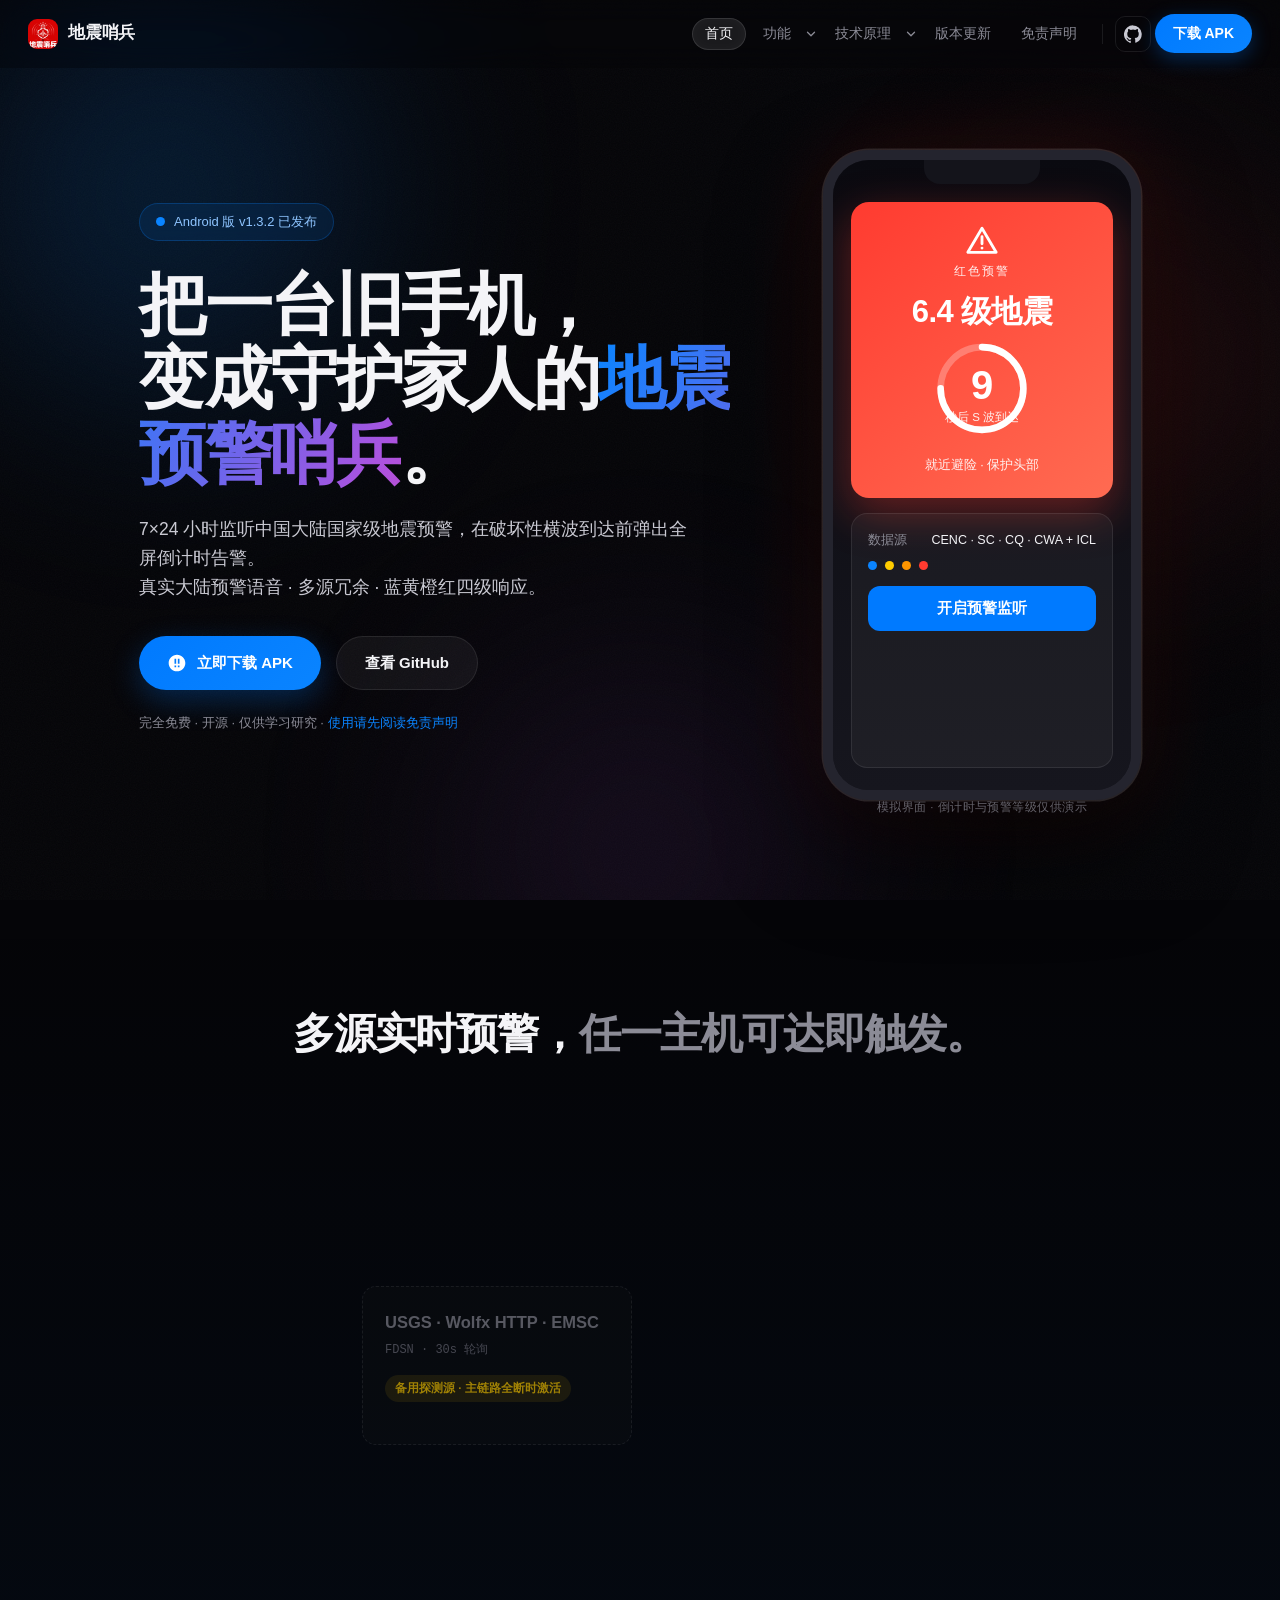
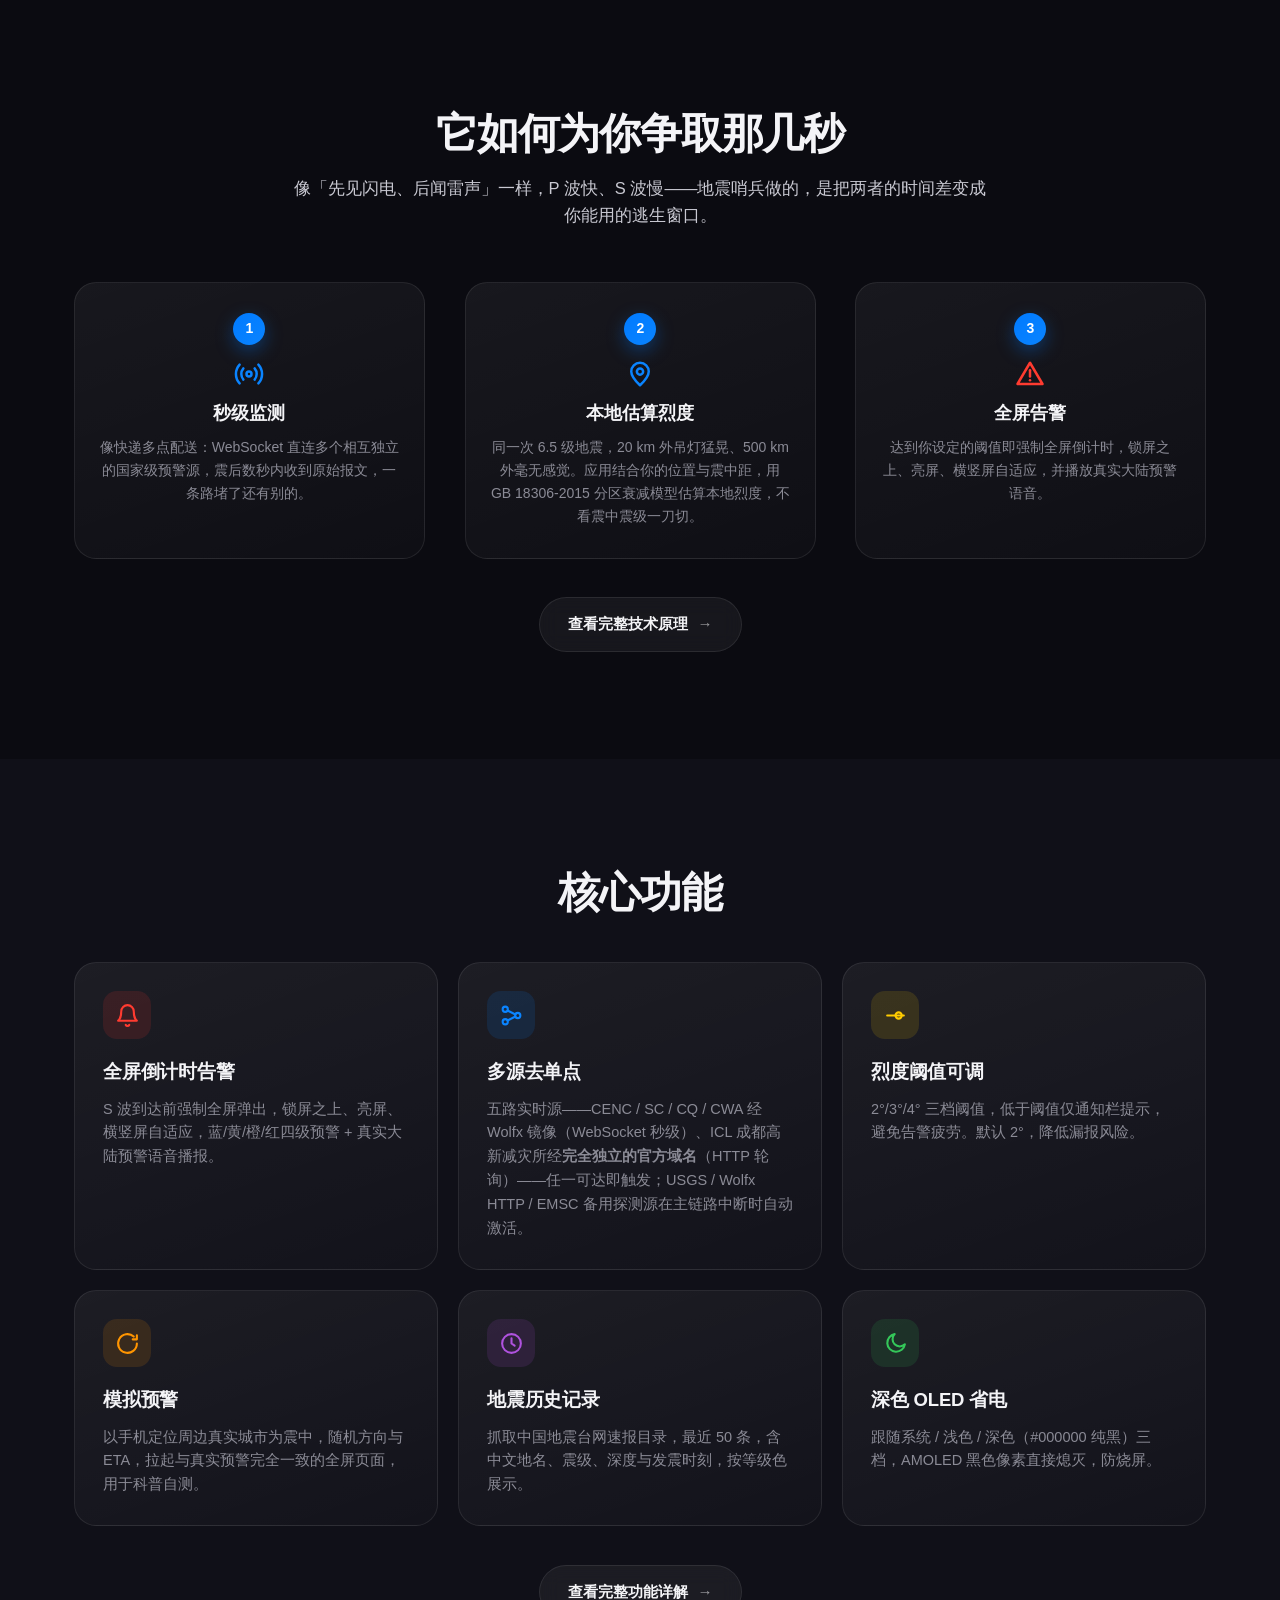
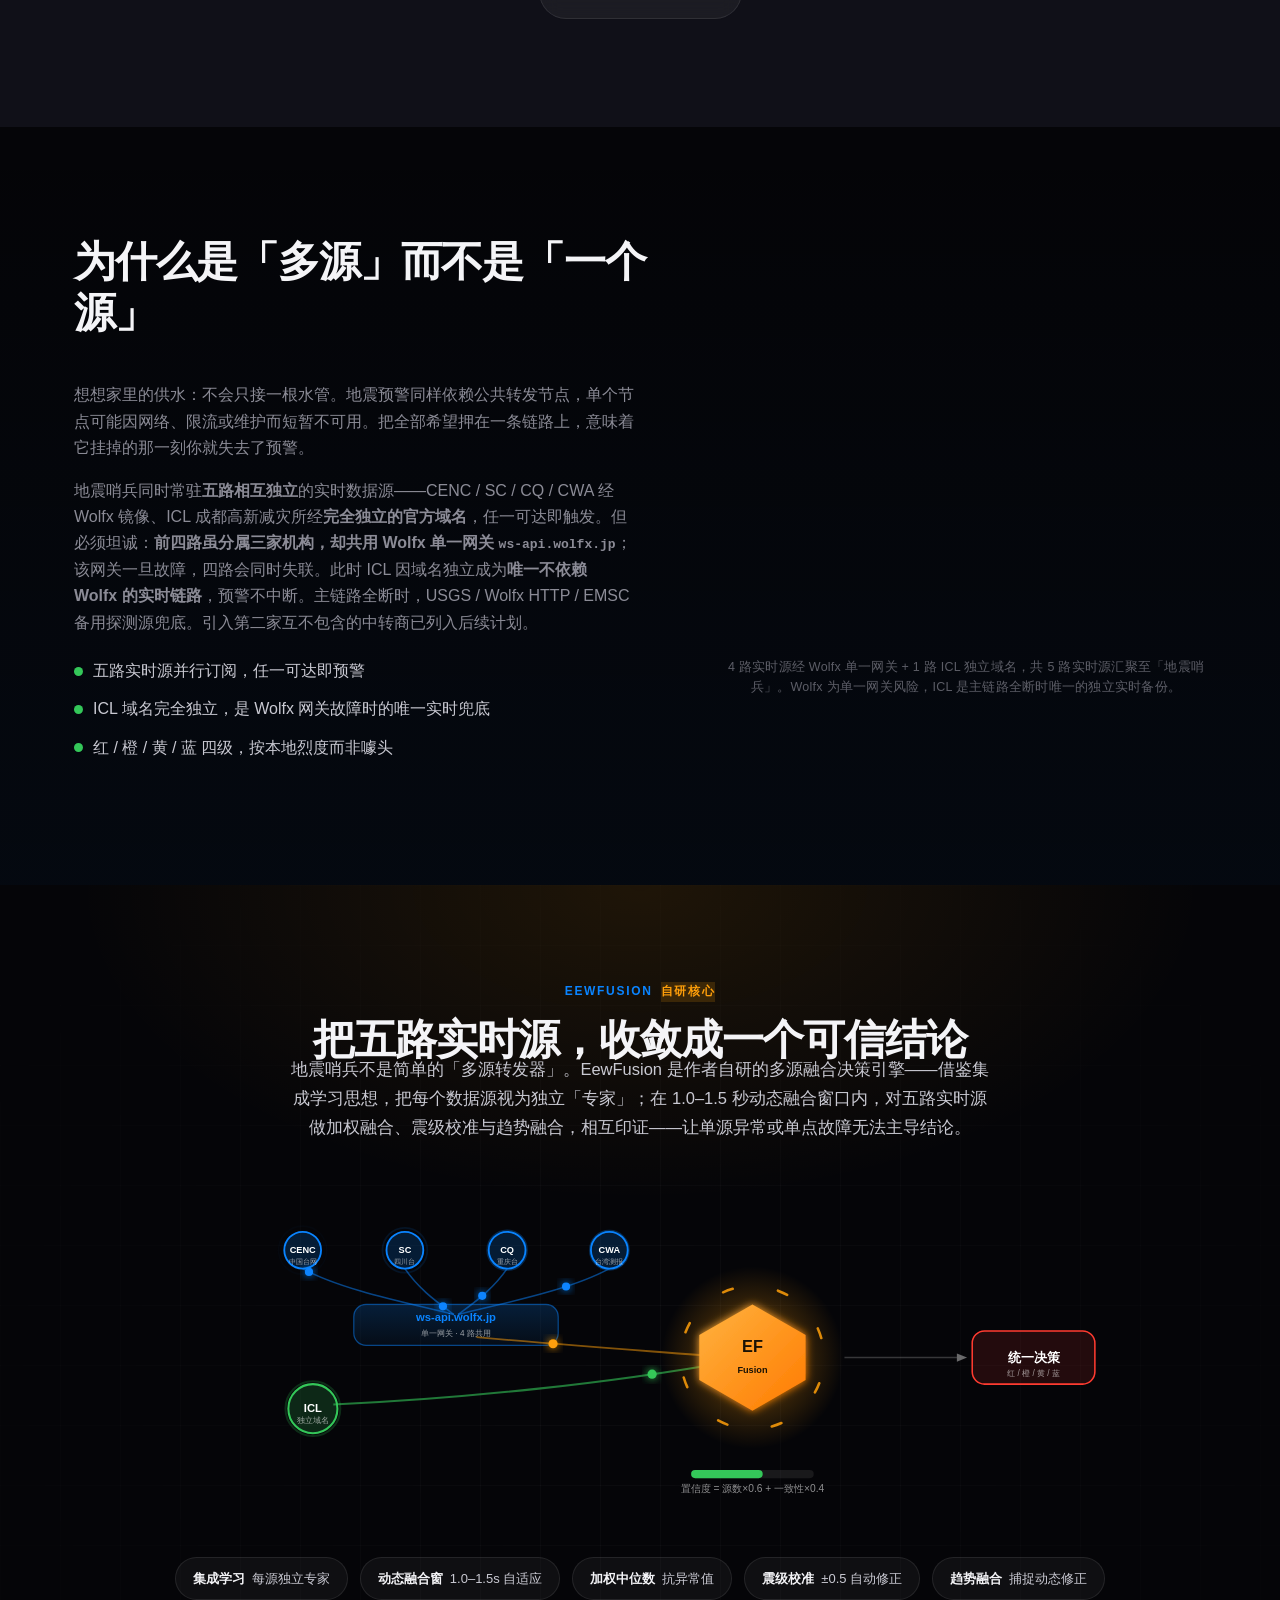
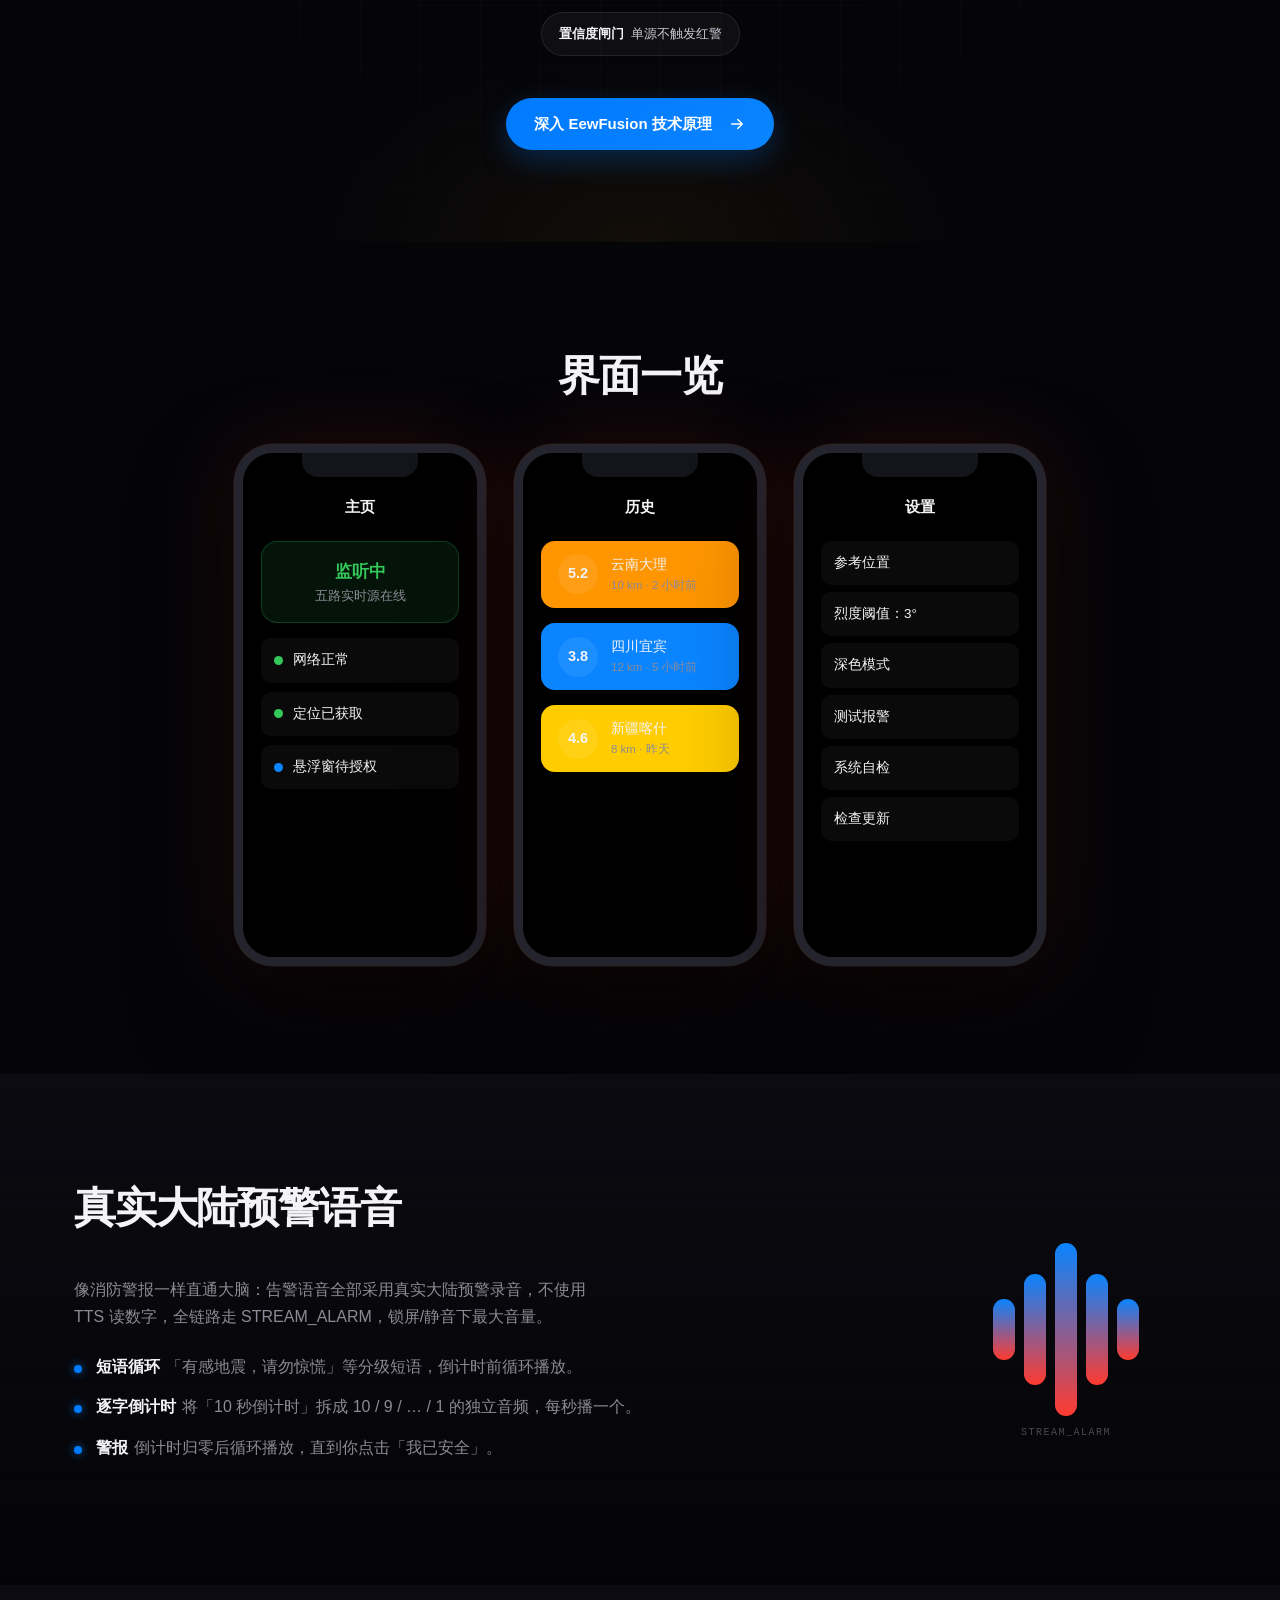
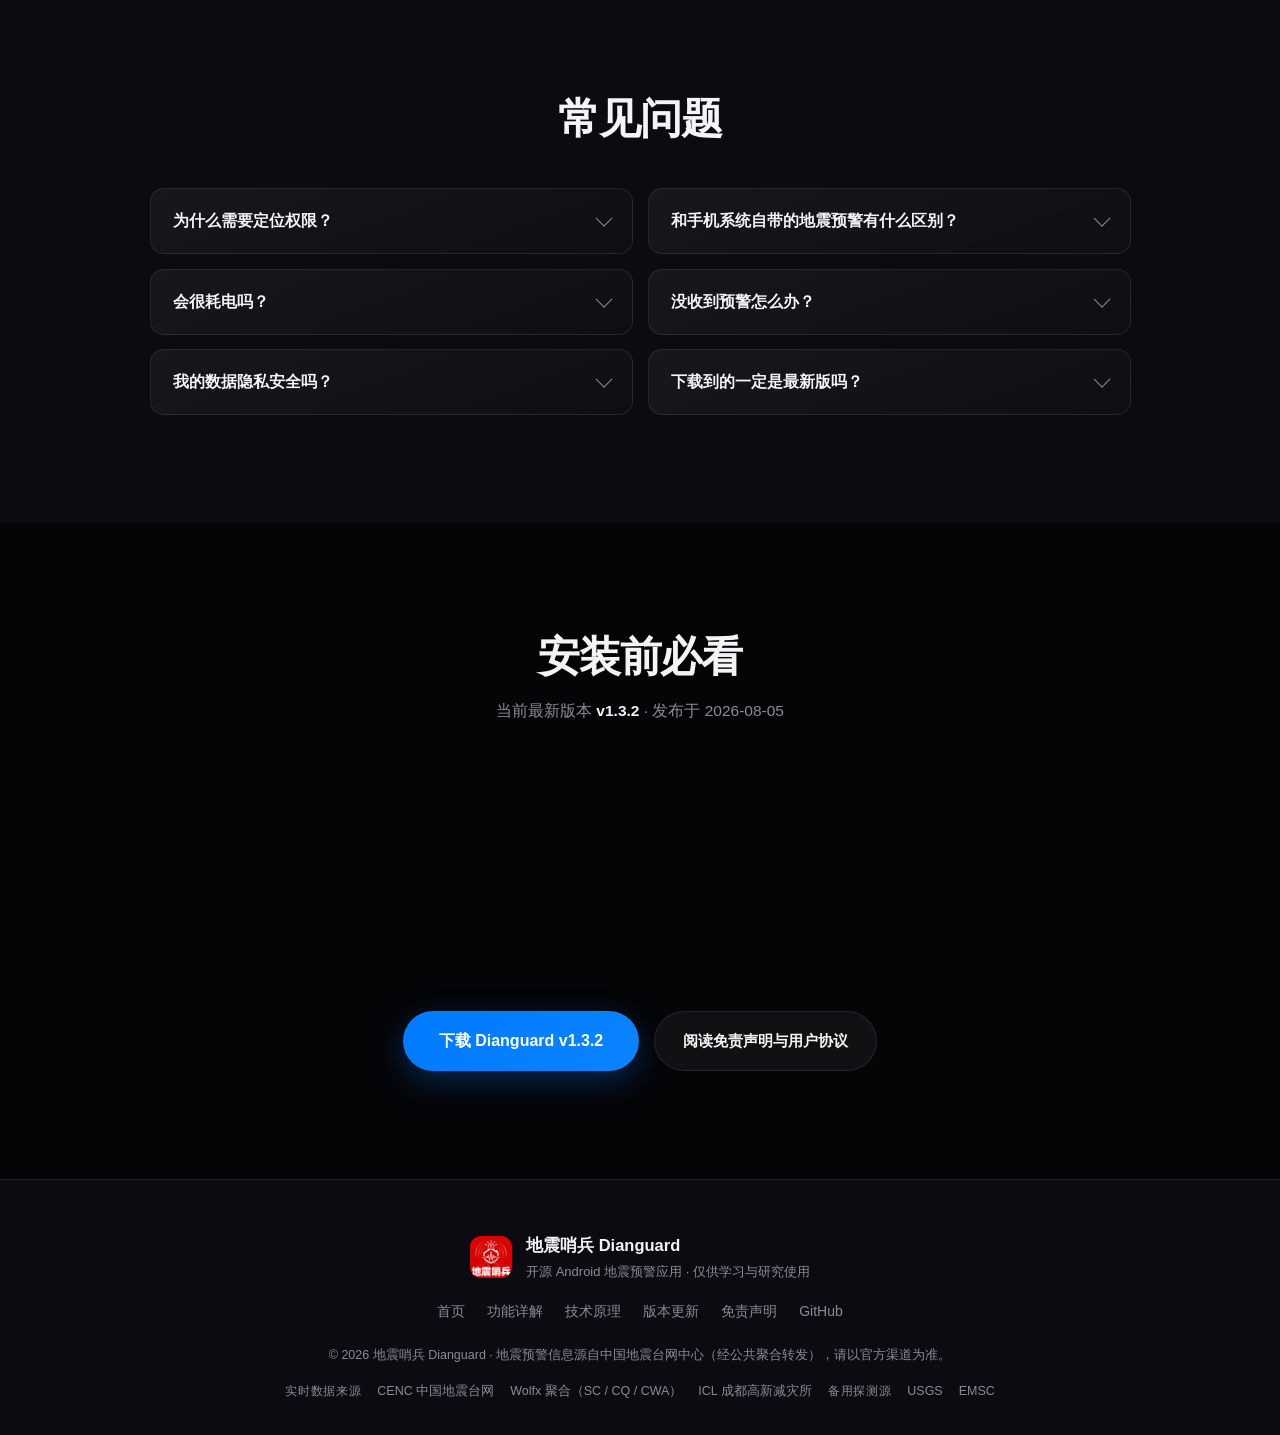
==== index.html @ a800ad5c "site: 同步 v1.3.2 README 内容 - 数据源拓扑更新为五路实时源：CENC/SC/CQ/CWA 经 Wolfx 镜像 + ICL 独立域名 - EewFusion 融合引擎 v2.4" ====
<!DOCTYPE html>
<html lang="zh-CN">
<head>
  <meta charset="UTF-8">
  <meta name="viewport" content="width=device-width, initial-scale=1.0">
  <title>地震哨兵 Dianguard — 私人地震预警哨兵</title>
  <meta name="description" content="地震哨兵是一款面向中国大陆用户的 Android 地震预警应用，在破坏性 S 波到达前以全屏倒计时 + 真实大陆预警语音告警。多源去单点，下载到的永远是最新版。">
  <meta name="theme-color" content="#050508">
  <meta name="color-scheme" content="dark">
  <link rel="icon" type="image/png" href="assets/ic_launcher.png">
  <link rel="canonical" href="https://lokeily.github.io/dianguard-site/">
  <meta property="og:type" content="website">
  <meta property="og:site_name" content="地震哨兵 Dianguard">
  <meta property="og:title" content="地震哨兵 Dianguard — 私人地震预警哨兵">
  <meta property="og:description" content="地震哨兵是一款面向中国大陆用户的 Android 地震预警应用，在破坏性 S 波到达前以全屏倒计时 + 真实大陆预警语音告警。多源去单点，下载到的永远是最新版。">
  <meta property="og:url" content="https://lokeily.github.io/dianguard-site/">
  <meta property="og:image" content="https://lokeily.github.io/dianguard-site/assets/og-cover.png">
  <meta property="og:image:width" content="1200">
  <meta property="og:image:height" content="630">
  <meta property="og:locale" content="zh_CN">
  <meta name="twitter:card" content="summary_large_image">
  <meta name="twitter:title" content="地震哨兵 Dianguard — 私人地震预警哨兵">
  <meta name="twitter:description" content="地震哨兵是一款面向中国大陆用户的 Android 地震预警应用，在破坏性 S 波到达前以全屏倒计时 + 真实大陆预警语音告警。多源去单点，下载到的永远是最新版。">
  <meta name="twitter:image" content="https://lokeily.github.io/dianguard-site/assets/og-cover.png">
  <link rel="stylesheet" href="styles.css">
  <script type="application/ld+json">
  {
    "@context": "https://schema.org",
    "@type": "SoftwareApplication",
    "name": "地震哨兵 Dianguard",
    "applicationCategory": "UtilityApplication",
    "operatingSystem": "Android",
    "offers": {
      "@type": "Offer",
      "price": "0",
      "priceCurrency": "CNY"
    },
    "softwareVersion": "v1.3.2",
    "downloadUrl": "https://github.com/Lokeily/Earthquake-Sentinel/releases/latest",
    "codeRepository": "https://github.com/Lokeily/Earthquake-Sentinel",
    "author": {
      "@type": "Organization",
      "name": "Lokeily"
    }
  }
  </script>
</head>
<body class="page-home">
  <div class="scroll-progress"><i></i></div>
  <canvas id="wave-canvas"></canvas>
  <div class="aurora" aria-hidden="true"><span></span><span></span><span></span></div>

  <nav class="nav" id="site-nav">
    <a class="nav-logo" href="index.html">
      <img src="assets/ic_launcher.png" alt="地震哨兵">
      <span>地震哨兵</span>
    </a>
    <button class="nav-toggle" id="nav-toggle" aria-label="打开菜单" aria-expanded="false"><i></i><i></i><i></i></button>
    <div class="nav-links" id="nav-links">
      <a href="index.html" class="active">首页</a>
      <div class="nav-item"><a href="features.html">功能</a><span class="nav-caret" aria-hidden="true"><svg viewBox="0 0 24 24" fill="none" stroke="currentColor" stroke-width="2.2" stroke-linecap="round" stroke-linejoin="round"><path d="M6 9l6 6 6-6"/></svg></span><div class="nav-drop" role="menu"><a href="features.html#alerting"><b>告警体验</b><span>全屏倒计时 · 锁屏之上</span></a><a href="features.html#levels"><b>四级预警</b><span>Ⅰ红Ⅱ橙Ⅲ黄Ⅳ蓝 · 按本地烈度</span></a><a href="features.html#voice"><b>预警语音</b><span>真实录音 · 三段式播报</span></a><a href="features.html#sources"><b>多源融合</b><span>五源融合 · EewFusion 决策</span></a><a href="features.html#control"><b>个性化</b><span>阈值可调 · 模拟演练</span></a><a href="features.html#permissions"><b>权限说明</b><span>每一项都对应一个功能</span></a></div></div>
      <div class="nav-item"><a href="how.html">技术原理</a><span class="nav-caret" aria-hidden="true"><svg viewBox="0 0 24 24" fill="none" stroke="currentColor" stroke-width="2.2" stroke-linecap="round" stroke-linejoin="round"><path d="M6 9l6 6 6-6"/></svg></span><div class="nav-drop" role="menu"><a href="how.html#mechanism"><b>地震波</b><span>先见闪电 · 后闻雷声</span></a><a href="how.html#timeline"><b>预警时间轴</b><span>从地动山摇到手机响铃</span></a><a href="how.html#intensity"><b>烈度公式</b><span>你这里有多晃</span></a><a href="how.html#eewfusion"><b>EewFusion 引擎</b><span>多源融合决策核心</span></a><a href="how.html#arch"><b>五源数据流</b><span>五源融合 · 分区烈度</span></a><a href="how.html#blindzone"><b>预警盲区</b><span>离闪电太近来不及</span></a><a href="how.html#decision"><b>触发决策</b><span>要不要叫醒你</span></a></div></div>
      <a href="changelog.html">版本更新</a>
      <a href="disclaimer.html">免责声明</a>
      <span class="nav-sep"></span>
      <a class="nav-github" href="https://github.com/Lokeily/Earthquake-Sentinel" target="_blank" rel="noopener" aria-label="GitHub 仓库">
        <svg viewBox="0 0 24 24" fill="currentColor"><path d="M12 .5a12 12 0 0 0-3.79 23.4c.6.1.82-.26.82-.58v-2.2c-3.34.72-4.04-1.6-4.04-1.6-.55-1.4-1.34-1.77-1.34-1.77-1.1-.75.08-.73.08-.73 1.2.09 1.84 1.24 1.84 1.24 1.07 1.84 2.81 1.3 3.5 1 .1-.78.42-1.31.76-1.61-2.67-.3-5.47-1.34-5.47-5.96 0-1.32.47-2.39 1.24-3.23-.13-.3-.54-1.53.11-3.18 0 0 1.01-.32 3.3 1.23a11.4 11.4 0 0 1 6.01 0c2.29-1.55 3.3-1.23 3.3-1.23.65 1.65.24 2.88.12 3.18.77.84 1.23 1.91 1.23 3.23 0 4.63-2.8 5.65-5.48 5.95.43.37.81 1.1.81 2.22v3.29c0 .32.22.69.83.58A12 12 0 0 0 12 .5z"/></svg>
      </a>
      <a class="nav-cta" href="index.html#download">下载 APK</a>
    </div>
  </nav>

  <header id="top" class="hero">
    <div class="hero-content">
      <div class="hero-badge">
        <span class="dot level-blue"></span><span data-release-badge>Android 版 v1.3.2 已发布</span>
      </div>
      <h1 class="hero-title">
        把一台旧手机，<br>
        变成守护家人的<span class="gradient-text">地震预警哨兵</span>。
      </h1>
      <p class="hero-subtitle">
        7×24 小时监听中国大陆国家级地震预警，在破坏性横波到达前弹出全屏倒计时告警。<br>
        真实大陆预警语音 · 多源冗余 · 蓝黄橙红四级响应。
      </p>
      <div class="hero-actions">
        <a class="btn btn-primary" data-release-download data-release-label href="https://github.com/Lokeily/Earthquake-Sentinel/releases/download/v1.3.2/Dianguard-v1.3.2.apk">
          <svg viewBox="0 0 24 24" width="20" height="20" fill="currentColor"><path d="M12 2C6.48 2 2 6.48 2 12s4.48 10 10 10 10-4.48 10-10S17.52 2 12 2zm-1 15h-2v-2h2v2zm0-4h-2V7h2v6zm4 4h-2v-2h2v2zm0-4h-2V7h2v6z"/></svg>
          <span class="dl-label">立即下载 APK</span>
        </a>
        <a class="btn btn-secondary" href="https://github.com/Lokeily/Earthquake-Sentinel" target="_blank" rel="noopener">查看 GitHub</a>
      </div>
      <p class="hero-note">完全免费 · 开源 · 仅供学习研究 · <a href="disclaimer.html">使用请先阅读免责声明</a></p>
    </div>

    <div class="hero-device">
      <div class="seismic-rings" aria-hidden="true"><i></i><i></i><i></i></div>
      <div class="phone">
        <div class="phone-notch"></div>
        <div class="phone-screen">
          <div class="alert-card red">
            <div class="alert-icon">
              <svg viewBox="0 0 24 24" fill="none" stroke="currentColor" stroke-width="2" stroke-linecap="round" stroke-linejoin="round"><path d="M12 3 2 20h20L12 3z"/><path d="M12 9v5"/><path d="M12 17h.01"/></svg>
            </div>
            <div class="alert-level">红色预警</div>
            <div class="alert-mag">6.4 级地震</div>
            <div class="alert-eta">
              <svg class="eta-ring" viewBox="0 0 100 100" aria-hidden="true">
                <circle class="eta-ring-bg" cx="50" cy="50" r="44"></circle>
                <circle class="eta-ring-fg" cx="50" cy="50" r="44"></circle>
              </svg>
              <span class="count">12</span>
              <span class="eta-label">秒后 S 波到达</span>
            </div>
            <div class="alert-tip">就近避险 · 保护头部</div>
          </div>
          <div class="home-preview">
            <div class="status-row">
              <span class="status-label">数据源</span>
              <span class="status-value">CENC · SC · CQ · CWA + ICL</span>
            </div>
            <div class="source-dots">
              <span class="dot level-blue"></span>
              <span class="dot level-yellow"></span>
              <span class="dot level-orange"></span>
              <span class="dot level-red"></span>
            </div>
            <button class="mock-btn">开启预警监听</button>
          </div>
        </div>
      </div>
      <p class="hero-caption">模拟界面 · 倒计时与预警等级仅供演示</p>
    </div>
  </header>

  <section class="section sources">
    <div class="container">
      <h2 class="section-title">多源实时预警，<span class="text-muted">任一主机可达即触发。</span></h2>
      <div class="source-grid">
        <div class="source-card">
          <span class="source-live"><span class="pulse-dot"></span>LIVE</span>
          <div class="source-name">CENC 中国地震台网</div>
          <div class="source-url">ws-api.wolfx.jp · WebSocket</div>
          <span class="badge free">全国主源 · 免 Key</span>
        </div>
        <div class="source-card">
          <span class="source-live"><span class="pulse-dot"></span>LIVE</span>
          <div class="source-name">SC 四川省地震局</div>
          <div class="source-url">ws-api.wolfx.jp · WebSocket</div>
          <span class="badge free">西南互证 · 免 Key</span>
        </div>
        <div class="source-card">
          <span class="source-live"><span class="pulse-dot"></span>LIVE</span>
          <div class="source-name">CQ 重庆市地震局</div>
          <div class="source-url">ws-api.wolfx.jp · WebSocket</div>
          <span class="badge free">西南互证 · 免 Key</span>
        </div>
        <div class="source-card">
          <span class="source-live"><span class="pulse-dot"></span>LIVE</span>
          <div class="source-name">CWA 台湾地震测报</div>
          <div class="source-url">ws-api.wolfx.jp · WebSocket</div>
          <span class="badge free">东南沿海补盲 · 免 Key</span>
        </div>
        <div class="source-card">
          <span class="source-live"><span class="pulse-dot"></span>LIVE</span>
          <div class="source-name">ICL 成都高新减灾所</div>
          <div class="source-url">mobile-new.chinaeew.cn · HTTP 3s</div>
          <span class="badge free">中国官方 · 域名独立</span>
        </div>
        <div class="source-card muted">
          <div class="source-name">USGS · Wolfx HTTP · EMSC</div>
          <div class="source-url">FDSN · 30s 轮询</div>
          <span class="badge token">备用探测源 · 主链路全断时激活</span>
        </div>
      </div>
      <p class="anim-caption">前四路（CENC / SC / CQ / CWA）均经 Wolfx 镜像分发、共用 <code>ws-api.wolfx.jp</code> 单一网关；ICL 官方源域名完全独立，是该网关故障时唯一不中断的实时链路。主链路全断时，USGS / Wolfx HTTP / EMSC 备用探测源兜底。</p>
    </div>
  </section>

  <section id="how" class="section how">
    <div class="container">
      <h2 class="section-title">它如何为你争取那几秒</h2>
      <p class="section-lead">像「先见闪电、后闻雷声」一样，P 波快、S 波慢——地震哨兵做的，是把两者的时间差变成你能用的逃生窗口。</p>
      <div class="how-grid">
        <div class="how-step">
          <div class="how-num">1</div>
          <div class="how-icon">
            <svg viewBox="0 0 24 24" fill="none" stroke="currentColor" stroke-width="2" stroke-linecap="round" stroke-linejoin="round"><circle cx="12" cy="12" r="2"/><path d="M7.5 7.5a7 7 0 0 0 0 9M16.5 7.5a7 7 0 0 1 0 9M4.5 4.5a11 11 0 0 0 0 15M19.5 4.5a11 11 0 0 1 0 15"/></svg>
          </div>
          <h3>秒级监测</h3>
          <p>像快递多点配送：WebSocket 直连多个相互独立的国家级预警源，震后数秒内收到原始报文，一条路堵了还有别的。</p>
        </div>
        <div class="how-arrow"><span class="flow-dot"></span>→</div>
        <div class="how-step">
          <div class="how-num">2</div>
          <div class="how-icon">
            <svg viewBox="0 0 24 24" fill="none" stroke="currentColor" stroke-width="2" stroke-linecap="round" stroke-linejoin="round"><path d="M12 21s-7-6.5-7-11a7 7 0 0 1 14 0c0 4.5-7 11-7 11z"/><circle cx="12" cy="10" r="2.5"/></svg>
          </div>
          <h3>本地估算烈度</h3>
          <p>同一次 6.5 级地震，20 km 外吊灯猛晃、500 km 外毫无感觉。应用结合你的位置与震中距，用 GB 18306-2015 分区衰减模型估算本地烈度，不看震中震级一刀切。</p>
        </div>
        <div class="how-arrow"><span class="flow-dot"></span>→</div>
        <div class="how-step">
          <div class="how-num">3</div>
          <div class="how-icon red">
            <svg viewBox="0 0 24 24" fill="none" stroke="currentColor" stroke-width="2" stroke-linecap="round" stroke-linejoin="round"><path d="M12 3 2 20h20L12 3z"/><path d="M12 9v5"/><path d="M12 17h.01"/></svg>
          </div>
          <h3>全屏告警</h3>
          <p>达到你设定的阈值即强制全屏倒计时，锁屏之上、亮屏、横竖屏自适应，并播放真实大陆预警语音。</p>
        </div>
      </div>
      <div style="text-align:center;margin-top:38px">
        <a class="btn btn-secondary" href="how.html">查看完整技术原理<span style="opacity:.6"> →</span></a>
      </div>
    </div>
  </section>

  <section id="features" class="section features">
    <div class="container">
      <h2 class="section-title">核心功能</h2>
      <div class="feature-grid">
        <div class="feature-card">
          <div class="feature-icon red">
            <svg viewBox="0 0 24 24" fill="none" stroke="currentColor" stroke-width="2" stroke-linecap="round" stroke-linejoin="round"><path d="M6 8a6 6 0 0 1 12 0c0 7 3 9 3 9H3s3-2 3-9"/><path d="M10.3 21a1.94 1.94 0 0 0 3.4 0"/></svg>
          </div>
          <h3>全屏倒计时告警</h3>
          <p>S 波到达前强制全屏弹出，锁屏之上、亮屏、横竖屏自适应，蓝/黄/橙/红四级预警 + 真实大陆预警语音播报。</p>
        </div>
        <div class="feature-card">
          <div class="feature-icon blue">
            <svg viewBox="0 0 24 24" fill="none" stroke="currentColor" stroke-width="2" stroke-linecap="round" stroke-linejoin="round"><circle cx="6" cy="6" r="2.5"/><circle cx="6" cy="18" r="2.5"/><circle cx="18" cy="12" r="2.5"/><path d="M8.2 7.2 15.8 11M8.2 16.8 15.8 13"/></svg>
          </div>
          <h3>多源去单点</h3>
          <p>五路实时源——CENC / SC / CQ / CWA 经 Wolfx 镜像（WebSocket 秒级）、ICL 成都高新减灾所经<strong>完全独立的官方域名</strong>（HTTP 轮询）——任一可达即触发；USGS / Wolfx HTTP / EMSC 备用探测源在主链路中断时自动激活。</p>
        </div>
        <div class="feature-card">
          <div class="feature-icon yellow">
            <svg viewBox="0 0 24 24" fill="none" stroke="currentColor" stroke-width="2" stroke-linecap="round" stroke-linejoin="round"><path d="M4 12h16"/><circle cx="15" cy="12" r="3"/></svg>
          </div>
          <h3>烈度阈值可调</h3>
          <p>2°/3°/4° 三档阈值，低于阈值仅通知栏提示，避免告警疲劳。默认 2°，降低漏报风险。</p>
        </div>
        <div class="feature-card">
          <div class="feature-icon orange">
            <svg viewBox="0 0 24 24" fill="none" stroke="currentColor" stroke-width="2" stroke-linecap="round" stroke-linejoin="round"><path d="M21 12a9 9 0 1 1-3-6.7"/><path d="M21 4v4h-4"/></svg>
          </div>
          <h3>模拟预警</h3>
          <p>以手机定位周边真实城市为震中，随机方向与 ETA，拉起与真实预警完全一致的全屏页面，用于科普自测。</p>
        </div>
        <div class="feature-card">
          <div class="feature-icon purple">
            <svg viewBox="0 0 24 24" fill="none" stroke="currentColor" stroke-width="2" stroke-linecap="round" stroke-linejoin="round"><circle cx="12" cy="12" r="9"/><path d="M12 7v5l3 2"/></svg>
          </div>
          <h3>地震历史记录</h3>
          <p>抓取中国地震台网速报目录，最近 50 条，含中文地名、震级、深度与发震时刻，按等级色展示。</p>
        </div>
        <div class="feature-card">
          <div class="feature-icon green">
            <svg viewBox="0 0 24 24" fill="none" stroke="currentColor" stroke-width="2" stroke-linecap="round" stroke-linejoin="round"><path d="M21 12.8A8.5 8.5 0 1 1 11.2 3 6.5 6.5 0 0 0 21 12.8z"/></svg>
          </div>
          <h3>深色 OLED 省电</h3>
          <p>跟随系统 / 浅色 / 深色（#000000 纯黑）三档，AMOLED 黑色像素直接熄灭，防烧屏。</p>
        </div>
      </div>
      <div style="text-align:center;margin-top:38px">
        <a class="btn btn-secondary" href="features.html">查看完整功能详解<span style="opacity:.6"> →</span></a>
      </div>
    </div>
  </section>

  <section class="section reliability">
    <div class="container reliability-inner">
      <div class="reliability-text">
        <h2 class="section-title left">为什么是「多源」而不是「一个源」</h2>
        <p>想想家里的供水：不会只接一根水管。地震预警同样依赖公共转发节点，单个节点可能因网络、限流或维护而短暂不可用。把全部希望押在一条链路上，意味着它挂掉的那一刻你就失去了预警。</p>
        <p>地震哨兵同时常驻<strong>五路相互独立</strong>的实时数据源——CENC / SC / CQ / CWA 经 Wolfx 镜像、ICL 成都高新减灾所经<strong>完全独立的官方域名</strong>，任一可达即触发。但必须坦诚：<strong>前四路虽分属三家机构，却共用 Wolfx 单一网关 <code>ws-api.wolfx.jp</code></strong>；该网关一旦故障，四路会同时失联。此时 ICL 因域名独立成为<strong>唯一不依赖 Wolfx 的实时链路</strong>，预警不中断。主链路全断时，USGS / Wolfx HTTP / EMSC 备用探测源兜底。引入第二家互不包含的中转商已列入后续计划。</p>
        <ul class="reliability-list">
          <li><span class="dot level-green"></span>五路实时源并行订阅，任一可达即预警</li>
          <li><span class="dot level-green"></span>ICL 域名完全独立，是 Wolfx 网关故障时的唯一实时兜底</li>
          <li><span class="dot level-green"></span>红 / 橙 / 黄 / 蓝 四级，按本地烈度而非噱头</li>
        </ul>
        
      </div>
        <div class="reliability-visual">
          <div class="reliability-graph" aria-hidden="true">
            <svg class="rg-svg" viewBox="0 0 480 320" preserveAspectRatio="xMidYMid meet" role="img" aria-label="五路实时数据源汇聚至地震哨兵：CENC / SC / CQ / CWA 经 Wolfx 单一网关，ICL 经独立域名">
              <defs>
                <radialGradient id="rgHubGlow" cx="50%" cy="50%" r="50%">
                  <stop offset="0%" stop-color="#0a84ff" stop-opacity="0.85"/>
                  <stop offset="100%" stop-color="#0a84ff" stop-opacity="0"/>
                </radialGradient>
                <radialGradient id="rgCenterGlow" cx="50%" cy="50%" r="50%">
                  <stop offset="0%" stop-color="#0a84ff" stop-opacity="0.32"/>
                  <stop offset="100%" stop-color="#0a84ff" stop-opacity="0"/>
                </radialGradient>
                <linearGradient id="rgFunnel" x1="0" y1="0" x2="0" y2="1">
                  <stop offset="0%" stop-color="#0a84ff" stop-opacity="0.10"/>
                  <stop offset="100%" stop-color="#0a84ff" stop-opacity="0.02"/>
                </linearGradient>
                <linearGradient id="rgHubFill" x1="0" y1="0" x2="1" y2="1">
                  <stop offset="0%" stop-color="#2a9dff"/>
                  <stop offset="100%" stop-color="#0050b3"/>
                </linearGradient>
                <linearGradient id="rgEdgeBlue" x1="0" y1="0" x2="0" y2="1">
                  <stop offset="0%" stop-color="#0a84ff" stop-opacity="0.9"/>
                  <stop offset="100%" stop-color="#0a84ff" stop-opacity="0.35"/>
                </linearGradient>
                <linearGradient id="rgEdgeGreen" x1="0" y1="0" x2="0" y2="1">
                  <stop offset="0%" stop-color="#34c759" stop-opacity="0.9"/>
                  <stop offset="100%" stop-color="#34c759" stop-opacity="0.35"/>
                </linearGradient>
                <linearGradient id="rgEdgeOrange" x1="0" y1="0" x2="0" y2="1">
                  <stop offset="0%" stop-color="#ff9500" stop-opacity="0.9"/>
                  <stop offset="100%" stop-color="#ff9500" stop-opacity="0.35"/>
                </linearGradient>
                <filter id="rgGlow" x="-50%" y="-50%" width="200%" height="200%">
                  <feGaussianBlur stdDeviation="2.5" result="blur"/>
                  <feMerge><feMergeNode in="blur"/><feMergeNode in="SourceGraphic"/></feMerge>
                </filter>
              </defs>

              <!-- central glow fills the middle dead-zone -->
              <circle cx="240" cy="190" r="150" fill="url(#rgCenterGlow)"/>
              <!-- subtle concentric arcs -->
              <circle cx="240" cy="190" r="116" fill="none" stroke="rgba(255,255,255,0.07)" stroke-width="1"/>
              <circle cx="240" cy="190" r="74" fill="none" stroke="rgba(255,255,255,0.09)" stroke-width="1"/>

              <!-- single-gateway risk bracket around the 4 Wolfx-fed agencies -->
              <rect x="40" y="14" width="400" height="72" rx="14" fill="rgba(10,132,255,0.05)" stroke="rgba(10,132,255,0.28)" stroke-width="1" stroke-dasharray="5 4"/>
              <text x="240" y="80" text-anchor="middle" fill="rgba(10,132,255,0.85)" font-size="10" font-weight="700">全部经 ws-api.wolfx.jp 单一网关</text>

              <!-- ICL independent-domain bracket -->
              <rect x="414" y="151" width="52" height="54" rx="12" fill="rgba(52,199,89,0.06)" stroke="rgba(52,199,89,0.4)" stroke-width="1" stroke-dasharray="5 4"/>
              <text x="440" y="147" text-anchor="middle" fill="rgba(52,199,89,0.9)" font-size="9" font-weight="700">独立域名</text>

              <!-- edges: 4 Wolfx sources (blue) + ICL (green) into hub -->
              <path class="rg-edge" d="M78,56 C 120,130 175,180 240,238" fill="none" stroke="url(#rgEdgeBlue)" stroke-width="3"/>
              <path class="rg-edge" d="M172,42 C 190,120 215,180 240,238" fill="none" stroke="url(#rgEdgeBlue)" stroke-width="3"/>
              <path class="rg-edge" d="M308,42 C 290,120 265,180 240,238" fill="none" stroke="url(#rgEdgeBlue)" stroke-width="3"/>
              <path class="rg-edge" d="M402,56 C 360,130 305,180 240,238" fill="none" stroke="url(#rgEdgeBlue)" stroke-width="3"/>
              <path class="rg-edge" d="M440,178 C 400,210 360,228 330,240" fill="none" stroke="url(#rgEdgeGreen)" stroke-width="3.4"/>

              <!-- animated data packets -->
              <circle r="5.5" fill="#0A84FF" filter="url(#rgGlow)"><animateMotion dur="2.2s" repeatCount="indefinite" path="M78,56 C 120,130 175,180 240,238"/></circle>
              <circle r="5.5" fill="#0A84FF" filter="url(#rgGlow)"><animateMotion dur="2.2s" begin="0.55s" repeatCount="indefinite" path="M172,42 C 190,120 215,180 240,238"/></circle>
              <circle r="5.5" fill="#0A84FF" filter="url(#rgGlow)"><animateMotion dur="2.2s" begin="1.1s" repeatCount="indefinite" path="M308,42 C 290,120 265,180 240,238"/></circle>
              <circle r="5.5" fill="#0A84FF" filter="url(#rgGlow)"><animateMotion dur="2.2s" begin="1.65s" repeatCount="indefinite" path="M402,56 C 360,130 305,180 240,238"/></circle>
              <circle r="5.5" fill="#34C759" filter="url(#rgGlow)"><animateMotion dur="2.2s" begin="0.3s" repeatCount="indefinite" path="M440,178 C 400,210 360,228 330,240"/></circle>

              <!-- Wolfx-fed source nodes -->
              <g class="rg-node">
                <circle cx="78" cy="54" r="26" fill="rgba(10,132,255,0.16)" stroke="#0A84FF" stroke-width="2.2"/>
                <circle cx="78" cy="54" r="4.5" fill="#0A84FF"><animate attributeName="r" values="4.5;7;4.5" dur="2s" repeatCount="indefinite"/><animate attributeName="opacity" values="1;0.4;1" dur="2s" repeatCount="indefinite"/></circle>
                <text x="78" y="59" text-anchor="middle" fill="#fff" font-size="11" font-weight="800">CENC</text>
                <text x="78" y="84" text-anchor="middle" fill="rgba(255,255,255,0.6)" font-size="8">中国台网</text>
              </g>
              <g class="rg-node">
                <circle cx="172" cy="40" r="26" fill="rgba(10,132,255,0.16)" stroke="#0A84FF" stroke-width="2.2"/>
                <circle cx="172" cy="40" r="4.5" fill="#0A84FF"><animate attributeName="r" values="4.5;7;4.5" dur="2s" begin="0.4s" repeatCount="indefinite"/><animate attributeName="opacity" values="1;0.4;1" dur="2s" begin="0.4s" repeatCount="indefinite"/></circle>
                <text x="172" y="45" text-anchor="middle" fill="#fff" font-size="11" font-weight="800">SC</text>
                <text x="172" y="70" text-anchor="middle" fill="rgba(255,255,255,0.6)" font-size="8">四川台</text>
              </g>
              <g class="rg-node">
                <circle cx="308" cy="40" r="26" fill="rgba(10,132,255,0.16)" stroke="#0A84FF" stroke-width="2.2"/>
                <circle cx="308" cy="40" r="4.5" fill="#0A84FF"><animate attributeName="r" values="4.5;7;4.5" dur="2s" begin="0.8s" repeatCount="indefinite"/><animate attributeName="opacity" values="1;0.4;1" dur="2s" begin="0.8s" repeatCount="indefinite"/></circle>
                <text x="308" y="45" text-anchor="middle" fill="#fff" font-size="11" font-weight="800">CQ</text>
                <text x="308" y="70" text-anchor="middle" fill="rgba(255,255,255,0.6)" font-size="8">重庆台</text>
              </g>
              <g class="rg-node">
                <circle cx="402" cy="54" r="26" fill="rgba(10,132,255,0.16)" stroke="#0A84FF" stroke-width="2.2"/>
                <circle cx="402" cy="54" r="4.5" fill="#0A84FF"><animate attributeName="r" values="4.5;7;4.5" dur="2s" begin="1.2s" repeatCount="indefinite"/><animate attributeName="opacity" values="1;0.4;1" dur="2s" begin="1.2s" repeatCount="indefinite"/></circle>
                <text x="402" y="59" text-anchor="middle" fill="#fff" font-size="11" font-weight="800">CWA</text>
                <text x="402" y="84" text-anchor="middle" fill="rgba(255,255,255,0.6)" font-size="8">台湾测报</text>
              </g>

              <!-- ICL independent node -->
              <g class="rg-node">
                <circle cx="440" cy="178" r="26" fill="rgba(52,199,89,0.16)" stroke="#34C759" stroke-width="2.2"/>
                <circle cx="440" cy="178" r="4.5" fill="#34C759"><animate attributeName="r" values="4.5;7;4.5" dur="2s" begin="0.2s" repeatCount="indefinite"/><animate attributeName="opacity" values="1;0.4;1" dur="2s" begin="0.2s" repeatCount="indefinite"/></circle>
                <text x="440" y="183" text-anchor="middle" fill="#fff" font-size="11" font-weight="800">ICL</text>
                <text x="440" y="208" text-anchor="middle" fill="rgba(255,255,255,0.6)" font-size="8">减灾所</text>
              </g>

              <!-- central hub -->
              <rect x="150" y="210" width="180" height="58" rx="16" fill="url(#rgHubFill)" stroke="rgba(255,255,255,0.3)" stroke-width="1.2"/>
              <text x="240" y="235" text-anchor="middle" fill="#fff" font-size="18" font-weight="800">地震哨兵</text>
              <text x="240" y="254" text-anchor="middle" fill="rgba(255,255,255,0.8)" font-size="9.5">五路实时源 · 任一可达即触发</text>

              <!-- hub pulse -->
              <circle cx="240" cy="239" r="34" fill="none" stroke="#0a84ff" stroke-width="1.5" opacity="0">
                <animate attributeName="r" values="34;92" dur="2.4s" repeatCount="indefinite"/>
                <animate attributeName="opacity" values="0.7;0" dur="2.4s" repeatCount="indefinite"/>
              </circle>
            </svg>
          </div>
          <p class="anim-caption">4 路实时源经 Wolfx 单一网关 + 1 路 ICL 独立域名，共 5 路实时源汇聚至「地震哨兵」。Wolfx 为单一网关风险，ICL 是主链路全断时唯一的独立实时备份。</p>
        </div>
    </div>
  </section>

  <!-- EewFusion 自研核心引擎 -->
  <section class="section eewfusion-hero" id="eewfusion-home">
    <div class="container">
      <div class="ef-hero-head">
        <span class="fx-tag">EewFusion</span><span class="fx-tag self">自研核心</span>
        <h2 class="section-title">把五路实时源，收敛成一个可信结论</h2>
        <p class="section-lead">地震哨兵不是简单的「多源转发器」。EewFusion 是作者自研的多源融合决策引擎——借鉴集成学习思想，把每个数据源视为独立「专家」；在 1.0–1.5 秒动态融合窗口内，对五路实时源做加权融合、震级校准与趋势融合，相互印证——让单源异常或单点故障无法主导结论。</p>
      </div>

      <div class="ef-hero-diagram">
        <svg viewBox="0 0 900 320" class="ef-hero-svg" aria-hidden="true">
          <defs>
            <radialGradient id="efHeroHalo" cx="50%" cy="50%" r="50%">
              <stop offset="0%" stop-color="#ff9f0a" stop-opacity="0.45"/>
              <stop offset="100%" stop-color="#ff9f0a" stop-opacity="0"/>
            </radialGradient>
            <linearGradient id="efHeroCore" x1="0" y1="0" x2="1" y2="1">
              <stop offset="0%" stop-color="#ffb340"/>
              <stop offset="100%" stop-color="#ff7a00"/>
            </linearGradient>
            <linearGradient id="efHeroGate" x1="0" y1="0" x2="0" y2="1">
              <stop offset="0%" stop-color="#0a84ff" stop-opacity="0.20"/>
              <stop offset="100%" stop-color="#0a84ff" stop-opacity="0.06"/>
            </linearGradient>
            <filter id="efHeroGlow" x="-50%" y="-50%" width="200%" height="200%">
              <feGaussianBlur stdDeviation="4" result="blur"/>
              <feMerge><feMergeNode in="blur"/><feMergeNode in="SourceGraphic"/></feMerge>
            </filter>
          </defs>

          <!-- 4 Wolfx-fed agencies -->
          <g transform="translate(120,55)">
            <circle r="18" fill="rgba(10,132,255,0.18)" stroke="#0A84FF" stroke-width="1.8"/>
            <circle r="18" fill="none" stroke="#0A84FF" stroke-width="1.8" opacity="0.35"><animate attributeName="r" values="18;24;18" dur="2.4s" repeatCount="indefinite"/><animate attributeName="opacity" values="0.35;0;0.35" dur="2.4s" repeatCount="indefinite"/></circle>
            <text y="3" text-anchor="middle" fill="#fff" font-size="9" font-weight="700">CENC</text>
            <text y="13" text-anchor="middle" fill="rgba(255,255,255,0.6)" font-size="7">中国台网</text>
          </g>
          <g transform="translate(220,55)">
            <circle r="18" fill="rgba(10,132,255,0.18)" stroke="#0A84FF" stroke-width="1.8"/>
            <circle r="18" fill="none" stroke="#0A84FF" stroke-width="1.8" opacity="0.35"><animate attributeName="r" values="18;24;18" dur="2.4s" begin="0.5s" repeatCount="indefinite"/><animate attributeName="opacity" values="0.35;0;0.35" dur="2.4s" begin="0.5s" repeatCount="indefinite"/></circle>
            <text y="3" text-anchor="middle" fill="#fff" font-size="9" font-weight="700">SC</text>
            <text y="13" text-anchor="middle" fill="rgba(255,255,255,0.6)" font-size="7">四川台</text>
          </g>
          <g transform="translate(320,55)">
            <circle r="18" fill="rgba(10,132,255,0.18)" stroke="#0A84FF" stroke-width="1.8"/>
            <circle r="18" fill="none" stroke="#0A84FF" stroke-width="1.8" opacity="0.35"><animate attributeName="r" values="18;24;18" dur="2.4s" begin="1s" repeatCount="indefinite"/><animate attributeName="opacity" values="0.35;0;0.35" dur="2.4s" begin="1s" repeatCount="indefinite"/></circle>
            <text y="3" text-anchor="middle" fill="#fff" font-size="9" font-weight="700">CQ</text>
            <text y="13" text-anchor="middle" fill="rgba(255,255,255,0.6)" font-size="7">重庆台</text>
          </g>
          <g transform="translate(420,55)">
            <circle r="18" fill="rgba(10,132,255,0.18)" stroke="#0A84FF" stroke-width="1.8"/>
            <circle r="18" fill="none" stroke="#0A84FF" stroke-width="1.8" opacity="0.35"><animate attributeName="r" values="18;24;18" dur="2.4s" begin="1.5s" repeatCount="indefinite"/><animate attributeName="opacity" values="0.35;0;0.35" dur="2.4s" begin="1.5s" repeatCount="indefinite"/></circle>
            <text y="3" text-anchor="middle" fill="#fff" font-size="9" font-weight="700">CWA</text>
            <text y="13" text-anchor="middle" fill="rgba(255,255,255,0.6)" font-size="7">台湾测报</text>
          </g>

          <!-- Wolfx single-gateway -->
          <rect x="170" y="108" width="200" height="40" rx="12" fill="url(#efHeroGate)" stroke="rgba(10,132,255,0.5)" stroke-width="1.2"/>
          <text x="270" y="124" text-anchor="middle" fill="#0A84FF" font-size="11" font-weight="700">ws-api.wolfx.jp</text>
          <text x="270" y="139" text-anchor="middle" fill="rgba(255,255,255,0.6)" font-size="8">单一网关 · 4 路共用</text>

          <!-- ICL independent -->
          <g transform="translate(130,210)">
            <circle r="24" fill="rgba(52,199,89,0.18)" stroke="#34C759" stroke-width="2"/>
            <circle r="24" fill="none" stroke="#34C759" stroke-width="2" opacity="0.35"><animate attributeName="r" values="24;31;24" dur="2.4s" begin="0.8s" repeatCount="indefinite"/><animate attributeName="opacity" values="0.35;0;0.35" dur="2.4s" begin="0.8s" repeatCount="indefinite"/></circle>
            <text y="3" text-anchor="middle" fill="#fff" font-size="11" font-weight="700">ICL</text>
            <text y="14" text-anchor="middle" fill="rgba(255,255,255,0.6)" font-size="8">独立域名</text>
          </g>

          <!-- edges -->
          <path d="M120,73 C160,95 230,108 268,118" fill="none" stroke="rgba(10,132,255,0.5)" stroke-width="1.6"/>
          <path d="M220,73 C235,95 255,108 268,118" fill="none" stroke="rgba(10,132,255,0.5)" stroke-width="1.6"/>
          <path d="M320,73 C305,95 285,108 272,118" fill="none" stroke="rgba(10,132,255,0.5)" stroke-width="1.6"/>
          <path d="M420,73 C380,95 310,108 272,118" fill="none" stroke="rgba(10,132,255,0.5)" stroke-width="1.6"/>
          <path d="M290,140 C400,150 480,155 538,160" fill="none" stroke="rgba(255,159,10,0.5)" stroke-width="1.8"/>
          <path d="M150,206 C280,200 420,185 538,164" fill="none" stroke="rgba(52,199,89,0.6)" stroke-width="2"/>

          <!-- packets -->
          <circle r="4" fill="#0A84FF" filter="url(#efHeroGlow)"><animateMotion dur="1.8s" repeatCount="indefinite" path="M120,73 C160,95 230,108 268,118"/></circle>
          <circle r="4" fill="#0A84FF" filter="url(#efHeroGlow)"><animateMotion dur="1.8s" begin="0.45s" repeatCount="indefinite" path="M220,73 C235,95 255,108 268,118"/></circle>
          <circle r="4" fill="#0A84FF" filter="url(#efHeroGlow)"><animateMotion dur="1.8s" begin="0.9s" repeatCount="indefinite" path="M320,73 C305,95 285,108 272,118"/></circle>
          <circle r="4" fill="#0A84FF" filter="url(#efHeroGlow)"><animateMotion dur="1.8s" begin="1.35s" repeatCount="indefinite" path="M420,73 C380,95 310,108 272,118"/></circle>
          <circle r="4.5" fill="#ff9f0a" filter="url(#efHeroGlow)"><animateMotion dur="1.6s" repeatCount="indefinite" path="M290,140 C400,150 480,155 538,160"/></circle>
          <circle r="4.5" fill="#34C759" filter="url(#efHeroGlow)"><animateMotion dur="1.6s" begin="0.8s" repeatCount="indefinite" path="M150,206 C280,200 420,185 538,164"/></circle>

          <!-- EF core -->
          <circle cx="560" cy="160" r="90" fill="url(#efHeroHalo)"><animate attributeName="r" values="80;100;80" dur="3s" repeatCount="indefinite"/></circle>
          <polygon points="560,108 612,138 612,182 560,212 508,182 508,138" fill="url(#efHeroCore)" filter="url(#efHeroGlow)"/>
          <text x="560" y="155" text-anchor="middle" fill="#1a1205" font-size="16" font-weight="800">EF</text>
          <text x="560" y="175" text-anchor="middle" fill="#1a1205" font-size="9" font-weight="700">Fusion</text>
          <circle cx="560" cy="160" r="70" fill="none" stroke="#ff9f0a" stroke-width="2.5" stroke-dasharray="10 45" stroke-linecap="round" opacity="0.85"><animateTransform attributeName="transform" type="rotate" from="0 560 160" to="360 560 160" dur="12s" repeatCount="indefinite"/></circle>

          <!-- decision -->
          <line x1="650" y1="160" x2="760" y2="160" stroke="rgba(255,255,255,0.2)" stroke-width="1.5"/>
          <polygon points="760,156 770,160 760,164" fill="rgba(255,255,255,0.4)"/>
          <g transform="translate(835,160)">
            <rect x="-60" y="-26" width="120" height="52" rx="12" fill="rgba(255,59,48,0.12)" stroke="#FF3B30" stroke-width="1.5"/>
            <text y="4" text-anchor="middle" fill="#fff" font-size="13" font-weight="700">统一决策</text>
            <text y="18" text-anchor="middle" fill="rgba(255,255,255,0.6)" font-size="8">红 / 橙 / 黄 / 蓝</text>
          </g>

          <g transform="translate(560,270)">
            <rect x="-60" y="0" width="120" height="8" rx="4" fill="rgba(255,255,255,0.08)"/>
            <rect x="-60" y="0" width="84" height="8" rx="4" fill="#34C759"><animate attributeName="width" values="60;108;78;108;84" dur="3.5s" repeatCount="indefinite"/></rect>
            <text y="22" text-anchor="middle" fill="rgba(255,255,255,0.55)" font-size="10">置信度 = 源数×0.6 + 一致性×0.4</text>
          </g>
        </svg>
      </div>

      <div class="ef-hero-pills">
        <div class="ef-pill"><b>集成学习</b>每源独立专家</div>
        <div class="ef-pill"><b>动态融合窗</b>1.0–1.5s 自适应</div>
        <div class="ef-pill"><b>加权中位数</b>抗异常值</div>
        <div class="ef-pill"><b>震级校准</b>±0.5 自动修正</div>
        <div class="ef-pill"><b>趋势融合</b>捕捉动态修正</div>
        <div class="ef-pill"><b>置信度闸门</b>单源不触发红警</div>
      </div>

      <div class="ef-hero-cta">
        <a class="btn btn-primary" href="how.html#eewfusion">深入 EewFusion 技术原理<svg viewBox="0 0 24 24" fill="none" stroke="currentColor" stroke-width="2" stroke-linecap="round" stroke-linejoin="round"><path d="M5 12h14M13 6l6 6-6 6"/></svg></a>
      </div>
    </div>
  </section>

  <section id="screens" class="section screens">
    <div class="container">
      <h2 class="section-title">界面一览</h2>
      <div class="screen-showcase">
        <div class="phone small">
          <div class="phone-notch"></div>
          <div class="phone-screen dark">
            <div class="screen-header">主页</div>
            <div class="status-card">
              <div class="status-title">监听中</div>
              <div class="status-desc">五路实时源在线</div>
            </div>
            <div class="mock-list">
              <div class="mock-item"><span class="dot level-green"></span>网络正常</div>
              <div class="mock-item"><span class="dot level-green"></span>定位已获取</div>
              <div class="mock-item"><span class="dot level-blue"></span>悬浮窗待授权</div>
            </div>
          </div>
        </div>
        <div class="phone small">
          <div class="phone-notch"></div>
          <div class="phone-screen dark">
            <div class="screen-header">历史</div>
            <div class="history-item level-orange">
              <div class="history-mag">5.2</div>
              <div class="history-info">
                <div>云南大理</div>
                <div class="history-meta">10 km · 2 小时前</div>
              </div>
            </div>
            <div class="history-item level-blue">
              <div class="history-mag">3.8</div>
              <div class="history-info">
                <div>四川宜宾</div>
                <div class="history-meta">12 km · 5 小时前</div>
              </div>
            </div>
            <div class="history-item level-yellow">
              <div class="history-mag">4.6</div>
              <div class="history-info">
                <div>新疆喀什</div>
                <div class="history-meta">8 km · 昨天</div>
              </div>
            </div>
          </div>
        </div>
        <div class="phone small">
          <div class="phone-notch"></div>
          <div class="phone-screen dark">
            <div class="screen-header">设置</div>
            <div class="mock-list compact">
              <div class="mock-item">参考位置</div>
              <div class="mock-item">烈度阈值：3°</div>
              <div class="mock-item">深色模式</div>
              <div class="mock-item">测试报警</div>
              <div class="mock-item">系统自检</div>
              <div class="mock-item">检查更新</div>
            </div>
          </div>
        </div>
      </div>
    </div>
  </section>

  <section class="section voice">
    <div class="container voice-inner">
      <div class="voice-text">
        <h2 class="section-title left">真实大陆预警语音</h2>
        <p>像消防警报一样直通大脑：告警语音全部采用真实大陆预警录音，不使用 TTS 读数字，全链路走 STREAM_ALARM，锁屏/静音下最大音量。</p>
        <ul class="voice-list">
          <li><strong>短语循环</strong>「有感地震，请勿惊慌」等分级短语，倒计时前循环播放。</li>
          <li><strong>逐字倒计时</strong>将「10 秒倒计时」拆成 10 / 9 / … / 1 的独立音频，每秒播一个。</li>
          <li><strong>警报</strong>倒计时归零后循环播放，直到你点击「我已安全」。</li>
        </ul>
      </div>
      <div class="voice-visual">
        <div class="wave-block"></div>
        <div class="wave-block"></div>
        <div class="wave-block"></div>
        <div class="wave-block"></div>
        <div class="wave-block"></div>
      </div>
    </div>
  </section>

  <section class="section faq">
    <div class="container">
      <h2 class="section-title">常见问题</h2>
      <div class="faq-grid">
        <details class="faq-item">
          <summary>为什么需要定位权限？</summary>
          <p>预警的价值在于「你所在地」会有多大影响，而非震中震级。应用用你的位置估算所在地烈度并推算 S 波到达倒计时。坐标仅保存在本机，不上传。</p>
        </details>
        <details class="faq-item">
          <summary>和手机系统自带的地震预警有什么区别？</summary>
          <p>系统预警依赖厂商与运营商的链路，覆盖与触发策略因机型而异。地震哨兵作为独立应用，多源订阅、烈度阈值可调、可模拟演练，适合想更主动掌控的人把旧手机专门用作哨兵。</p>
        </details>
        <details class="faq-item">
          <summary>会很耗电吗？</summary>
          <p>核心是一个常驻的轻量 WebSocket 连接，流量与耗电都很低。配合深色模式与厂商自启动/电池优化豁免，可 24 小时后台监听。</p>
        </details>
        <details class="faq-item">
          <summary>没收到预警怎么办？</summary>
          <p>先确认定位、通知、悬浮窗权限与电池优化豁免已开启，并把应用加入厂商自启动白名单。预警本身存在盲区与误差，即使没收到警报，感受到震动也请立即避险。</p>
        </details>
        <details class="faq-item">
          <summary>我的数据隐私安全吗？</summary>
          <p>应用不收集、不统计、不上报任何个人信息，除网络请求必须的 URL 路径外无任何数据上报行为。详见<a href="disclaimer.html">免责声明与用户协议</a>。</p>
        </details>
        <details class="faq-item">
          <summary>下载到的一定是最新版吗？</summary>
          <p>是的。本站下载按钮在每次打开时实时读取 GitHub 上的最新 Release，你点下去拿到的就是当前最新版 APK；也可在<a href="changelog.html">版本更新</a>页查看完整更新记录。</p>
        </details>
      </div>
    </div>
  </section>

  <section id="download" class="section download">
    <div class="container">
      <h2 class="section-title">安装前必看</h2>
      <p class="download-version" data-release-version-line>当前最新版本 <strong>v1.3.2</strong> · 发布于 2026-08-05</p>
      <div class="install-steps">
        <div class="step">
          <div class="step-num">1</div>
          <h3>下载 APK</h3>
          <p>从 GitHub Release 下载 <code data-release-apkname>Dianguard-v1.3.2.apk</code>（约 <span data-release-size>16</span> MB）。</p>
        </div>
        <div class="step">
          <div class="step-num">2</div>
          <h3>允许安装未知应用</h3>
          <p>首次安装时按系统提示授权浏览器/文件管理器「安装未知应用」权限。</p>
        </div>
        <div class="step">
          <div class="step-num">3</div>
          <h3>开启必要权限</h3>
          <p>定位、通知、悬浮窗、忽略电池优化，按引导页逐项开启，否则无法后台监听。</p>
        </div>
        <div class="step">
          <div class="step-num">4</div>
          <h3>加入厂商白名单</h3>
          <p>小米/华为/OPPO/vivo 等需在系统设置中将本应用加入自启动 + 电池优化豁免。</p>
        </div>
      </div>
      <div class="download-actions">
        <a class="btn btn-primary btn-large" data-release-download data-release-label href="https://github.com/Lokeily/Earthquake-Sentinel/releases/download/v1.3.2/Dianguard-v1.3.2.apk">
          <span class="dl-label">下载 Dianguard v1.3.2</span>
        </a>
        <a class="btn btn-secondary" href="disclaimer.html">阅读免责声明与用户协议</a>
      </div>
    </div>
  </section>

  <footer class="footer">
    <div class="container footer-inner">
      <div class="footer-brand">
        <img src="assets/ic_launcher.png" alt="">
        <div>
          <strong>地震哨兵 Dianguard</strong>
          <p>开源 Android 地震预警应用 · 仅供学习与研究使用</p>
        </div>
      </div>
      <div class="footer-links">
        <a href="index.html">首页</a>
        <a href="features.html">功能详解</a>
        <a href="how.html">技术原理</a>
        <a href="changelog.html">版本更新</a>
        <a href="disclaimer.html">免责声明</a>
        <a href="https://github.com/Lokeily/Earthquake-Sentinel" target="_blank" rel="noopener">GitHub</a>
      </div>
      <p class="footer-copy">© 2026 地震哨兵 Dianguard · 地震预警信息源自中国地震台网中心（经公共聚合转发），请以官方渠道为准。</p>
      <div class="footer-sources">
        <span class="fs-label">实时数据来源</span>
        <a href="https://www.cenc.ac.cn/" target="_blank" rel="noopener">CENC 中国地震台网</a>
        <a href="https://wolfx.jp/" target="_blank" rel="noopener">Wolfx 聚合（SC / CQ / CWA）</a>
        <a href="https://www.cnee.net/" target="_blank" rel="noopener">ICL 成都高新减灾所</a>
        <span class="fs-label">备用探测源</span>
        <a href="https://earthquake.usgs.gov/" target="_blank" rel="noopener">USGS</a>
        <a href="https://www.seismicportal.eu/" target="_blank" rel="noopener">EMSC</a>
      </div>
    </div>
  </footer>

  <script src="app.js"></script>
</body>
</html>
---- styles.css ----
/* ============================================================
   地震哨兵 Dianguard — 站点样式
   深色 / 玻璃拟态 / 极光渐变 / 预警四色
   ============================================================ */

:root {
  --bg: #050508;
  --bg-elev: #0b0b11;
  --bg-elev-2: #101018;
  --card: rgba(255,255,255,0.038);
  --card-solid: #14141c;
  --card-hover: rgba(255,255,255,0.062);
  --border: rgba(255,255,255,0.085);
  --border-strong: rgba(255,255,255,0.16);
  --text: #f4f4f7;
  --text-soft: #c9c9d2;
  --text-muted: #8b8b96;
  --blue: #007AFF;
  --blue-dark: #0A84FF;
  --level-blue: #0A84FF;
  --level-yellow: #FFCC00;
  --level-orange: #FF9500;
  --level-red: #FF3B30;
  --green: #34C759;
  --purple: #AF52DE;
  --cyan: #32ADE6;
  --radius: 22px;
  --radius-lg: 28px;
  --radius-sm: 14px;
  --maxw: 1180px;
  --nav-h: 68px;
  --ease: cubic-bezier(0.22, 1, 0.36, 1);
}

* { box-sizing: border-box; }
html {
  scroll-behavior: smooth;
  scroll-padding-top: 90px;
  -webkit-text-size-adjust: 100%;
}
body {
  margin: 0;
  font-family: -apple-system, BlinkMacSystemFont, "Segoe UI", Roboto, "Helvetica Neue", Arial, "PingFang SC", "Microsoft YaHei", sans-serif;
  background: var(--bg);
  color: var(--text);
  line-height: 1.65;
  overflow-x: hidden;
  font-feature-settings: "kern" 1, "liga" 1;
  -webkit-font-smoothing: antialiased;
  -moz-osx-font-smoothing: grayscale;
}
::selection { background: rgba(10,132,255,0.32); color: #fff; }

a { color: var(--blue-dark); text-decoration: none; }
a:hover { text-decoration: underline; }
img { max-width: 100%; }

/* ---------- 背景层：波纹画布 / 极光 / 噪点 ---------- */
#wave-canvas {
  position: fixed;
  inset: 0;
  width: 100%;
  height: 100%;
  z-index: -3;
  opacity: 0.5;
  pointer-events: none;
}

.aurora {
  position: fixed;
  inset: 0;
  z-index: -2;
  pointer-events: none;
  overflow: hidden;
}
.aurora span {
  position: absolute;
  display: block;
  border-radius: 50%;
  filter: blur(110px);
  opacity: 0.5;
  will-change: transform;
}
.aurora span:nth-child(1) {
  width: 46vw; height: 46vw; min-width: 380px; min-height: 380px;
  left: -10vw; top: -8vw;
  background: radial-gradient(circle, rgba(10,132,255,0.55), transparent 68%);
  animation: drift-a 26s var(--ease) infinite alternate;
}
.aurora span:nth-child(2) {
  width: 40vw; height: 40vw; min-width: 320px; min-height: 320px;
  right: -8vw; top: 12vh;
  background: radial-gradient(circle, rgba(255,59,48,0.35), transparent 68%);
  animation: drift-b 32s var(--ease) infinite alternate;
}
.aurora span:nth-child(3) {
  width: 44vw; height: 44vw; min-width: 340px; min-height: 340px;
  left: 28vw; bottom: -18vw;
  background: radial-gradient(circle, rgba(175,82,222,0.3), transparent 68%);
  animation: drift-c 38s var(--ease) infinite alternate;
}
@keyframes drift-a { to { transform: translate3d(9vw, 7vh, 0) scale(1.14); } }
@keyframes drift-b { to { transform: translate3d(-11vw, 12vh, 0) scale(1.2); } }
@keyframes drift-c { to { transform: translate3d(6vw, -10vh, 0) scale(1.1); } }

body::after {
  content: "";
  position: fixed;
  inset: 0;
  z-index: 1;
  pointer-events: none;
  opacity: 0.035;
  background-image: url("data:image/svg+xml,%3Csvg xmlns='http://www.w3.org/2000/svg' width='160' height='160'%3E%3Cfilter id='n'%3E%3CfeTurbulence type='fractalNoise' baseFrequency='0.85' numOctaves='3'/%3E%3C/filter%3E%3Crect width='160' height='160' filter='url(%23n)'/%3E%3C/svg%3E");
}

.container {
  max-width: var(--maxw);
  margin: 0 auto;
  padding: 0 24px;
  position: relative;
  z-index: 2;
}

/* ---------- 顶部滚动进度条 ---------- */
.scroll-progress {
  position: fixed;
  top: 0; left: 0; right: 0;
  height: 2px;
  z-index: 200;
  background: transparent;
  pointer-events: none;
}
.scroll-progress i {
  display: block;
  height: 100%;
  width: 0%;
  background: linear-gradient(90deg, var(--level-blue), var(--purple), var(--level-red));
  box-shadow: 0 0 12px rgba(10,132,255,0.6);
  transition: width 0.08s linear;
}

/* ============================================================
   导航（全站统一）
   ============================================================ */
.nav {
  position: fixed;
  top: 0; left: 0; right: 0;
  z-index: 150;
  display: flex;
  align-items: center;
  justify-content: space-between;
  height: var(--nav-h);
  padding: 0 28px;
  background: rgba(5,5,8,0.42);
  backdrop-filter: blur(14px) saturate(140%);
  -webkit-backdrop-filter: blur(14px) saturate(140%);
  border-bottom: 1px solid transparent;
  transition: background 0.35s var(--ease), border-color 0.35s var(--ease), height 0.35s var(--ease), box-shadow 0.35s var(--ease);
}
.nav.scrolled {
  height: 58px;
  background: rgba(5,5,8,0.82);
  border-bottom-color: var(--border);
  box-shadow: 0 10px 34px rgba(0,0,0,0.42);
}
.nav-logo {
  display: flex;
  align-items: center;
  gap: 10px;
  color: var(--text);
  font-weight: 700;
  font-size: 17px;
  letter-spacing: -0.01em;
  flex: 0 0 auto;
}
.nav-logo:hover { text-decoration: none; }
.nav-logo img {
  width: 30px; height: 30px;
  min-width: 30px; max-width: 30px;
  min-height: 30px; max-height: 30px;
  flex: 0 0 30px;
  display: block;
  object-fit: cover;
  border-radius: 9px;
  transition: transform 0.4s var(--ease);
}
.nav-logo:hover img { transform: rotate(-8deg) scale(1.06); }

.nav-links {
  display: flex;
  align-items: center;
  gap: 4px;
  font-size: 14px;
}
.nav-links > a {
  position: relative;
  color: var(--text-muted);
  padding: 8px 13px;
  border-radius: 10px;
  transition: color 0.22s, background 0.22s;
  white-space: nowrap;
}
.nav-links > a:hover { color: var(--text); text-decoration: none; background: rgba(255,255,255,0.05); }
.nav-links > a.active { color: var(--text); }
.nav-links > a.active::after {
  content: "";
  position: absolute;
  left: 13px; right: 13px; bottom: 2px;
  height: 2px;
  border-radius: 2px;
  background: linear-gradient(90deg, var(--level-blue), var(--purple));
}
.nav-sep {
  width: 1px; height: 20px;
  background: var(--border);
  margin: 0 8px;
  flex: 0 0 auto;
}
.nav-cta {
  padding: 8px 18px !important;
  border-radius: 999px !important;
  background: linear-gradient(135deg, var(--blue), var(--blue-dark));
  color: #fff !important;
  font-weight: 600;
  box-shadow: 0 6px 20px rgba(0,122,255,0.3);
  transition: transform 0.2s var(--ease), box-shadow 0.25s;
}
.nav-cta:hover { transform: translateY(-1px); box-shadow: 0 10px 26px rgba(0,122,255,0.42); background: linear-gradient(135deg, var(--blue), var(--blue-dark)) !important; }
.nav-github {
  display: inline-flex;
  align-items: center;
  justify-content: center;
  width: 36px; height: 36px;
  border-radius: 50%;
  border: 1px solid var(--border);
  color: var(--text-soft) !important;
  transition: 0.22s;
  padding: 0 !important;
}
.nav-github:hover { background: rgba(255,255,255,0.08); color: #fff !important; border-color: var(--border-strong); }
.nav-github svg { width: 18px; height: 18px; }

/* ---- 导航二级下拉（功能 / 技术原理） ---- */
.nav-item {
  position: relative;
  display: flex;
  align-items: center;
}
.nav-item > a {
  position: relative;
  color: var(--text-muted);
  padding: 8px 13px;
  border-radius: 10px;
  transition: color 0.22s, background 0.22s;
  white-space: nowrap;
  display: inline-flex;
  align-items: center;
  gap: 3px;
  z-index: 1;
}
.nav-item > a:hover { color: var(--text); text-decoration: none; background: rgba(255,255,255,0.05); }
.nav-item.active > a { color: var(--text); }
.nav-caret {
  display: inline-flex;
  align-items: center;
  justify-content: center;
  width: 14px; height: 14px;
  color: var(--text-muted);
  z-index: 1;
  transition: transform 0.3s var(--ease), color 0.22s;
  flex-shrink: 0;
}
.nav-caret svg { width: 100%; height: 100%; }
.nav-item:hover .nav-caret,
.nav-item.active .nav-caret { color: var(--text); }
.nav-item.open .nav-caret,
.nav-item:hover .nav-caret { transform: rotate(180deg); }

.nav-drop {
  position: absolute;
  top: calc(100% + 14px);
  left: 50%;
  transform: translateX(-50%) translateY(10px) scale(0.97);
  min-width: 236px;
  padding: 8px;
  background: rgba(12, 12, 18, 0.94);
  backdrop-filter: blur(24px) saturate(140%);
  -webkit-backdrop-filter: blur(24px) saturate(140%);
  border: 1px solid var(--border);
  border-radius: 16px;
  box-shadow: 0 24px 60px rgba(0, 0, 0, 0.55), 0 4px 16px rgba(0, 0, 0, 0.3);
  opacity: 0;
  visibility: hidden;
  transition: opacity 0.25s var(--ease), transform 0.25s var(--ease), visibility 0.25s;
  z-index: 160;
}
.nav-drop::before {
  content: "";
  position: absolute;
  top: -5px; left: 50%;
  width: 10px; height: 10px;
  transform: translateX(-50%) rotate(45deg);
  background: rgba(14, 14, 20, 0.96);
  border-left: 1px solid var(--border);
  border-top: 1px solid var(--border);
}
.nav-item:hover .nav-drop,
.nav-item:focus-within .nav-drop,
.nav-item.open .nav-drop {
  opacity: 1;
  visibility: visible;
  transform: translateX(-50%) translateY(0) scale(1);
}
.nav-drop a {
  display: block;
  padding: 10px 12px;
  border-radius: 11px;
  color: var(--text-soft);
  transition: background 0.2s, color 0.2s;
}
.nav-drop a b {
  display: block;
  font-size: 13.5px;
  color: var(--text);
  margin-bottom: 2px;
  font-weight: 600;
}
.nav-drop a span {
  display: block;
  font-size: 11.5px;
  color: var(--text-muted);
}
.nav-drop a:hover {
  background: rgba(10, 132, 255, 0.12);
  color: #fff;
  text-decoration: none;
}
.nav-drop a:hover b { color: #fff; }
.nav-drop a:hover span { color: rgba(255,255,255,0.72); }

.nav-toggle {
  display: none;
  width: 40px; height: 40px;
  border: 1px solid var(--border);
  border-radius: 11px;
  background: rgba(255,255,255,0.04);
  cursor: pointer;
  padding: 0;
  position: relative;
}
.nav-toggle i {
  position: absolute;
  left: 11px;
  width: 16px; height: 1.8px;
  background: var(--text);
  border-radius: 2px;
  transition: transform 0.3s var(--ease), opacity 0.2s;
}
.nav-toggle i:nth-child(1) { top: 14px; }
.nav-toggle i:nth-child(2) { top: 19px; }
.nav-toggle i:nth-child(3) { top: 24px; }
.nav-toggle.open i:nth-child(1) { transform: translateY(5px) rotate(45deg); }
.nav-toggle.open i:nth-child(2) { opacity: 0; }
.nav-toggle.open i:nth-child(3) { transform: translateY(-5px) rotate(-45deg); }

/* ============================================================
   按钮
   ============================================================ */
.btn {
  display: inline-flex;
  align-items: center;
  justify-content: center;
  gap: 10px;
  padding: 14px 28px;
  border-radius: 999px;
  font-weight: 600;
  font-size: 15px;
  border: none;
  cursor: pointer;
  position: relative;
  overflow: hidden;
  transition: transform 0.2s var(--ease), box-shadow 0.25s, background 0.25s;
  text-decoration: none !important;
}
.btn::before {
  content: "";
  position: absolute;
  top: 0; left: -120%;
  width: 60%; height: 100%;
  background: linear-gradient(100deg, transparent, rgba(255,255,255,0.28), transparent);
  transform: skewX(-18deg);
  transition: left 0.65s var(--ease);
}
.btn:hover::before { left: 140%; }
.btn:hover { transform: translateY(-2px); }
.btn:active { transform: translateY(0); }
.btn > * { position: relative; z-index: 1; }
.btn-primary {
  background: linear-gradient(135deg, var(--blue), var(--blue-dark));
  color: #fff;
  box-shadow: 0 10px 30px rgba(0,122,255,0.28);
}
.btn-primary:hover { box-shadow: 0 16px 44px rgba(0,122,255,0.42); }
.btn-secondary {
  background: rgba(255,255,255,0.05);
  color: var(--text);
  border: 1px solid var(--border);
  backdrop-filter: blur(10px);
}
.btn-secondary:hover { background: rgba(255,255,255,0.09); border-color: var(--border-strong); }
.btn-large { padding: 17px 36px; font-size: 16px; }
.btn-small { padding: 9px 18px; font-size: 13px; }
.btn svg { flex: 0 0 auto; }

/* 文字箭头链接 */
.link-arrow {
  display: inline-flex;
  align-items: center;
  gap: 7px;
  font-size: 15px;
  font-weight: 600;
  color: var(--blue-dark);
}
.link-arrow:hover { text-decoration: none; }
.link-arrow svg { width: 16px; height: 16px; transition: transform 0.25s var(--ease); }
.link-arrow:hover svg { transform: translateX(4px); }

/* ============================================================
   通用卡片效果：光标高光 + 渐变描边
   ============================================================ */
.glass {
  background: linear-gradient(160deg, rgba(255,255,255,0.055), rgba(255,255,255,0.018));
  border: 1px solid var(--border);
  backdrop-filter: blur(14px);
  -webkit-backdrop-filter: blur(14px);
}
.spot { position: relative; overflow: hidden; isolation: isolate; }
.spot::before {
  content: "";
  position: absolute;
  inset: 0;
  z-index: -1;
  background: radial-gradient(320px circle at var(--mx, 50%) var(--my, 0%), rgba(10,132,255,0.16), transparent 62%);
  opacity: 0;
  transition: opacity 0.4s var(--ease);
  pointer-events: none;
}
.spot:hover::before { opacity: 1; }
.spot.warm::before { background: radial-gradient(320px circle at var(--mx,50%) var(--my,0%), rgba(255,149,0,0.16), transparent 62%); }

/* ============================================================
   Hero（首页）
   ============================================================ */
.hero {
  min-height: 100vh;
  display: flex;
  align-items: center;
  justify-content: center;
  gap: 64px;
  padding: 140px 40px 90px;
  max-width: 1280px;
  margin: 0 auto;
  position: relative;
  z-index: 2;
}
.hero-content { flex: 1; max-width: 620px; }
.hero-badge {
  display: inline-flex;
  align-items: center;
  gap: 9px;
  padding: 7px 16px;
  border-radius: 999px;
  background: rgba(10,132,255,0.1);
  border: 1px solid rgba(10,132,255,0.25);
  color: #8ec4ff;
  font-size: 13px;
  margin-bottom: 26px;
  backdrop-filter: blur(8px);
}
.hero-badge .dot { animation: blink 2s ease-in-out infinite; }
@keyframes blink { 0%,100% { opacity: 1; } 50% { opacity: 0.35; } }

.hero-title {
  font-size: clamp(38px, 5.6vw, 68px);
  line-height: 1.1;
  font-weight: 800;
  letter-spacing: -0.035em;
  margin: 0 0 24px;
}
.gradient-text {
  background: linear-gradient(120deg, #0A84FF 0%, #AF52DE 45%, #FF3B30 100%);
  background-size: 220% 100%;
  -webkit-background-clip: text;
  -webkit-text-fill-color: transparent;
  background-clip: text;
  animation: hue-slide 9s ease-in-out infinite;
}
@keyframes hue-slide {
  0%,100% { background-position: 0% 50%; }
  50% { background-position: 100% 50%; }
}
.hero-subtitle {
  font-size: 17.5px;
  color: var(--text-soft);
  max-width: 560px;
  margin: 0 0 34px;
}
.hero-actions { display: flex; gap: 15px; flex-wrap: wrap; }
.hero-note { margin-top: 22px; font-size: 13px; color: var(--text-muted); }

.hero-stats {
  display: flex;
  gap: 34px;
  margin-top: 44px;
  padding-top: 28px;
  border-top: 1px solid var(--border);
  flex-wrap: wrap;
}
.hero-stat b {
  display: block;
  font-size: 26px;
  font-weight: 800;
  letter-spacing: -0.02em;
  line-height: 1.2;
}
.hero-stat span { font-size: 13px; color: var(--text-muted); }

/* ---------- 手机 mockup ---------- */
.hero-device { flex: 0 0 auto; perspective: 1400px; }
.phone {
  width: 318px;
  height: 650px;
  border-radius: 46px;
  background: #14141b;
  border: 10px solid #24242e;
  box-shadow:
    0 0 0 1.5px rgba(255,255,255,0.12),
    0 44px 100px rgba(0,0,0,0.62),
    0 0 90px rgba(255,59,48,0.13);
  position: relative;
  overflow: hidden;
  transition: transform 0.7s var(--ease);
}
.hero-device .phone { animation: float-y 6.5s ease-in-out infinite; }
@keyframes float-y {
  0%,100% { transform: translateY(0) rotateY(-5deg) rotateX(2deg); }
  50% { transform: translateY(-14px) rotateY(-2deg) rotateX(0deg); }
}
.phone.small { width: 250px; height: 520px; border-width: 8px; border-radius: 38px; }
.phone-notch {
  position: absolute;
  top: 0; left: 50%;
  transform: translateX(-50%);
  width: 116px; height: 24px;
  background: #14141b;
  border-radius: 0 0 16px 16px;
  z-index: 3;
}
.phone-screen {
  width: 100%; height: 100%;
  padding: 42px 18px 22px;
  background: linear-gradient(180deg, #0a0a10, #16161e);
  display: flex;
  flex-direction: column;
  gap: 15px;
}
.phone-screen.dark { background: #000; }

.alert-card {
  border-radius: 18px;
  padding: 22px 20px;
  text-align: center;
  color: #fff;
  background: linear-gradient(140deg, #ff3b30, #ff6b52);
  box-shadow: 0 14px 44px rgba(255,59,48,0.36);
  animation: pulse-red 2.4s ease-in-out infinite;
}
.alert-card.red { background: linear-gradient(140deg, #ff3b30, #ff6b52); }
@keyframes pulse-red {
  0%,100% { box-shadow: 0 14px 40px rgba(255,59,48,0.32); }
  50% { box-shadow: 0 16px 58px rgba(255,59,48,0.62); }
}
.alert-icon { margin-bottom: 4px; color: #fff; line-height: 0; }
.alert-icon svg { width: 34px; height: 34px; }
.alert-level { font-size: 12px; opacity: 0.92; letter-spacing: 0.16em; }
.alert-mag { font-size: 31px; font-weight: 800; margin: 4px 0 2px; letter-spacing: -0.02em; }
.alert-tip { margin-top: 8px; font-size: 12.5px; opacity: 0.92; }

.alert-eta {
  position: relative;
  display: flex;
  flex-direction: column;
  align-items: center;
  justify-content: center;
  margin: 8px 0 4px;
  min-height: 102px;
}
.alert-eta .eta-ring {
  position: absolute;
  top: 50%; left: 50%;
  width: 94px; height: 94px;
  transform: translate(-50%, -58%);
}
.alert-eta .eta-ring-bg { fill: none; stroke: rgba(255,255,255,0.26); stroke-width: 7; }
.alert-eta .eta-ring-fg {
  fill: none;
  stroke: #fff;
  stroke-width: 7;
  stroke-linecap: round;
  stroke-dasharray: 276.46;
  stroke-dashoffset: 0;
  transform: rotate(-90deg);
  transform-origin: 50px 50px;
  transition: stroke-dashoffset 1s linear;
}
.alert-eta .count { font-size: 40px; font-weight: 800; line-height: 1; position: relative; z-index: 1; }
.alert-eta .eta-label { font-size: 11.5px; opacity: 0.92; margin-top: 3px; z-index: 1; }

.home-preview {
  flex: 1;
  background: rgba(255,255,255,0.04);
  border-radius: 16px;
  padding: 16px;
  border: 1px solid var(--border);
}
.status-row {
  display: flex;
  justify-content: space-between;
  font-size: 12.5px;
  color: var(--text-muted);
  margin-bottom: 11px;
}
.status-value { color: var(--text); }
.source-dots { display: flex; gap: 8px; margin-bottom: 16px; }
.source-dots .dot { animation: blink 2.4s ease-in-out infinite; }
.source-dots .dot:nth-child(2) { animation-delay: 0.3s; }
.source-dots .dot:nth-child(3) { animation-delay: 0.6s; }
.source-dots .dot:nth-child(4) { animation-delay: 0.9s; }
.mock-btn {
  width: 100%;
  padding: 13px;
  border-radius: 12px;
  border: none;
  background: var(--blue);
  color: #fff;
  font-weight: 700;
  font-size: 14.5px;
}

/* ============================================================
   区块通用
   ============================================================ */
.section { padding: 108px 0; position: relative; z-index: 2; contain: layout style; }
.section-eyebrow {
  display: block;
  text-align: center;
  font-size: 13px;
  font-weight: 700;
  letter-spacing: 0.2em;
  text-transform: uppercase;
  color: var(--blue-dark);
  margin-bottom: 14px;
}
.section-eyebrow.left { text-align: left; }
.section-title {
  font-size: clamp(27px, 3.8vw, 42px);
  font-weight: 800;
  letter-spacing: -0.028em;
  line-height: 1.22;
  margin: 0 0 44px;
  text-align: center;
}
.section-title.left { text-align: left; }
.section-lead {
  text-align: center;
  color: var(--text-soft);
  font-size: 16.5px;
  max-width: 700px;
  margin: -28px auto 52px;
}
.section-lead.left { text-align: left; margin-left: 0; }
.text-muted { color: var(--text-muted); }

/* ============================================================
   首页：数据源
   ============================================================ */
.sources { background: linear-gradient(180deg, transparent, rgba(10,132,255,0.035)); }
.source-grid {
  display: grid;
  grid-template-columns: repeat(auto-fit, minmax(230px, 1fr));
  gap: 18px;
}
.source-card {
  background: linear-gradient(160deg, rgba(255,255,255,0.055), rgba(255,255,255,0.018));
  border: 1px solid var(--border);
  border-radius: var(--radius-sm);
  padding: 22px;
  transition: transform 0.3s var(--ease), border-color 0.3s, background 0.3s;
}
.source-card:hover { transform: translateY(-5px); border-color: var(--border-strong); }
.source-name { font-weight: 700; font-size: 16.5px; margin-bottom: 5px; }
.source-url { font-size: 12px; color: var(--text-muted); margin-bottom: 13px; font-family: ui-monospace, SFMono-Regular, Menlo, monospace; }
.badge {
  display: inline-block;
  padding: 4px 10px;
  border-radius: 999px;
  font-size: 11.5px;
  font-weight: 600;
}
.badge.free { background: rgba(52,199,89,0.14); color: var(--green); }
.badge.token { background: rgba(255,204,0,0.14); color: var(--level-yellow); }
.badge.key { background: rgba(175,82,222,0.14); color: var(--purple); }

/* ============================================================
   首页：工作原理三步
   ============================================================ */
.how { background: var(--bg-elev); }
.how-grid {
  display: flex;
  align-items: stretch;
  justify-content: center;
  gap: 12px;
  flex-wrap: nowrap;
}
.how-step {
  flex: 1;
  background: linear-gradient(160deg, rgba(255,255,255,0.055), rgba(255,255,255,0.018));
  border: 1px solid var(--border);
  border-radius: var(--radius);
  padding: 30px 24px;
  text-align: center;
  position: relative;
  transition: transform 0.3s var(--ease), border-color 0.3s;
}
.how-step:hover { transform: translateY(-6px); border-color: var(--border-strong); }
.how-num {
  width: 32px; height: 32px;
  border-radius: 50%;
  background: linear-gradient(135deg, var(--blue), var(--blue-dark));
  color: #fff;
  display: flex; align-items: center; justify-content: center;
  font-weight: 800; font-size: 14px;
  margin: 0 auto 14px;
  box-shadow: 0 6px 18px rgba(0,122,255,0.35);
}
.how-icon { margin-bottom: 10px; color: var(--blue-dark); line-height: 0; }
.how-icon.red { color: var(--level-red); }
.how-icon svg { width: 30px; height: 30px; }
.how-step h3 { margin: 0 0 8px; font-size: 17.5px; }
.how-step p { margin: 0; color: var(--text-muted); font-size: 14px; }
.how-arrow {
  align-self: center;
  color: var(--text-muted);
  flex: 0 0 auto;
  line-height: 0;
  opacity: 0.6;
}
.how-arrow svg { width: 22px; height: 22px; animation: nudge 1.8s ease-in-out infinite; }
@keyframes nudge { 0%,100% { transform: translateX(0); } 50% { transform: translateX(4px); } }

.section-more { text-align: center; margin-top: 44px; }

/* ============================================================
   首页：功能卡
   ============================================================ */
.features { background: var(--bg-elev-2); }
.feature-grid {
  display: grid;
  grid-template-columns: repeat(auto-fit, minmax(290px, 1fr));
  gap: 20px;
}
.feature-card {
  background: linear-gradient(160deg, rgba(255,255,255,0.055), rgba(255,255,255,0.016));
  border: 1px solid var(--border);
  border-radius: var(--radius);
  padding: 28px;
  transition: transform 0.32s var(--ease), border-color 0.3s;
}
.feature-card:hover { transform: translateY(-6px); border-color: var(--border-strong); }
.feature-icon {
  width: 48px; height: 48px;
  border-radius: 14px;
  display: flex; align-items: center; justify-content: center;
  margin-bottom: 18px;
  transition: transform 0.35s var(--ease);
}
.feature-card:hover .feature-icon { transform: scale(1.08) rotate(-5deg); }
.feature-icon.red { background: rgba(255,59,48,0.13); color: var(--level-red); }
.feature-icon.blue { background: rgba(10,132,255,0.13); color: var(--level-blue); }
.feature-icon.yellow { background: rgba(255,204,0,0.13); color: var(--level-yellow); }
.feature-icon.orange { background: rgba(255,149,0,0.13); color: var(--level-orange); }
.feature-icon.purple { background: rgba(175,82,222,0.13); color: var(--purple); }
.feature-icon.green { background: rgba(52,199,89,0.13); color: var(--green); }
.feature-icon.cyan { background: rgba(50,173,230,0.13); color: var(--cyan); }
.feature-icon svg { width: 25px; height: 25px; }
.feature-card h3 { margin: 0 0 10px; font-size: 18.5px; letter-spacing: -0.01em; }
.feature-card p { margin: 0; color: var(--text-muted); font-size: 14.5px; }

/* ============================================================
   首页：可靠性
   ============================================================ */
.reliability { background: linear-gradient(180deg, transparent, rgba(10,132,255,0.035)); }
.reliability-inner { display: flex; align-items: center; gap: 56px; }
.reliability-text { flex: 1; }
.reliability-text p { color: var(--text-muted); max-width: 560px; }
.reliability-list {
  list-style: none; padding: 0; margin-top: 22px;
  display: flex; flex-direction: column; gap: 12px;
}
.reliability-list li { display: flex; align-items: center; gap: 10px; color: var(--text-soft); }
.reliability-visual {
  flex: 0 0 480px;
  display: flex;
  flex-direction: column;
  align-items: center;
  gap: 16px;
}
.reliability-graph {
  width: 100%;
  aspect-ratio: 480 / 320;
  position: relative;
  border-radius: var(--radius);
  background: linear-gradient(160deg, rgba(255,255,255,0.05), rgba(255,255,255,0.015));
  border: 1px solid var(--border);
  overflow: hidden;
}
.rg-svg { position: absolute; inset: 0; width: 100%; height: 100%; display: block; }
.rg-edge { stroke-dasharray: 5 6; animation: dash-flow 1.4s linear infinite; }
.rg-node text { font-family: inherit; }
@keyframes dash-flow { to { stroke-dashoffset: -22; } }

/* ============================================================
   首页：界面一览
   ============================================================ */
.screen-showcase { display: flex; justify-content: center; gap: 30px; flex-wrap: wrap; }
.screen-showcase .phone { transition: transform 0.45s var(--ease); }
.screen-showcase .phone:hover { transform: translateY(-10px) scale(1.02); }
.screen-header { text-align: center; font-weight: 700; font-size: 15px; margin-bottom: 6px; }
.status-card {
  background: rgba(52,199,89,0.1);
  border: 1px solid rgba(52,199,89,0.24);
  border-radius: 16px;
  padding: 16px;
  text-align: center;
}
.status-title { font-weight: 700; font-size: 17px; color: var(--green); }
.status-desc { font-size: 12.5px; color: var(--text-muted); }
.mock-list { display: flex; flex-direction: column; gap: 9px; }
.mock-list.compact { gap: 7px; }
.mock-item {
  display: flex; align-items: center; gap: 10px;
  background: rgba(255,255,255,0.04);
  border-radius: 10px;
  padding: 11px 13px;
  font-size: 13.5px;
}
.history-item {
  display: flex; align-items: center; gap: 13px;
  padding: 13px;
  border-radius: 14px;
  background: rgba(255,255,255,0.04);
  border-left: 4px solid;
}
.history-item.level-orange { border-left-color: var(--level-orange); }
.history-item.level-blue { border-left-color: var(--level-blue); }
.history-item.level-yellow { border-left-color: var(--level-yellow); }
.history-mag {
  width: 40px; height: 40px;
  border-radius: 50%;
  display: flex; align-items: center; justify-content: center;
  font-weight: 800; font-size: 14.5px;
  background: rgba(255,255,255,0.08);
}
.history-info { flex: 1; font-size: 13.5px; }
.history-meta { font-size: 11.5px; color: var(--text-muted); }

/* ============================================================
   首页：语音
   ============================================================ */
.voice { background: linear-gradient(180deg, var(--bg-elev), transparent); }
.voice-inner { display: flex; align-items: center; gap: 64px; }
.voice-text { flex: 1; }
.voice-text p { color: var(--text-muted); max-width: 520px; }
.voice-list {
  list-style: none; padding: 0; margin-top: 24px;
  display: flex; flex-direction: column; gap: 14px;
}
.voice-list li { position: relative; padding-left: 22px; color: var(--text-muted); }
.voice-list li strong { color: var(--text); margin-right: 6px; }
.voice-list li::before {
  content: "";
  position: absolute;
  left: 0; top: 11px;
  width: 8px; height: 8px;
  border-radius: 50%;
  background: var(--blue);
  box-shadow: 0 0 10px rgba(10,132,255,0.7);
}
.voice-visual {
  flex: 0 0 280px;
  height: 180px;
  display: flex;
  align-items: center;
  justify-content: center;
  gap: 9px;
}
.wave-block {
  width: 22px;
  border-radius: 999px;
  background: linear-gradient(180deg, var(--blue-dark), var(--level-red));
  animation: wave 1.25s ease-in-out infinite;
}
.wave-block:nth-child(1) { height: 34%; animation-delay: 0s; }
.wave-block:nth-child(2) { height: 62%; animation-delay: 0.12s; }
.wave-block:nth-child(3) { height: 96%; animation-delay: 0.24s; }
.wave-block:nth-child(4) { height: 62%; animation-delay: 0.36s; }
.wave-block:nth-child(5) { height: 34%; animation-delay: 0.48s; }
@keyframes wave {
  0%,100% { transform: scaleY(0.55); opacity: 0.75; }
  50% { transform: scaleY(1); opacity: 1; }
}

/* ============================================================
   FAQ
   ============================================================ */
.faq { background: var(--bg-elev); }
.faq-grid {
  display: grid;
  grid-template-columns: repeat(auto-fit, minmax(330px, 1fr));
  gap: 15px;
  max-width: 980px;
  margin: 0 auto;
}
.faq-item {
  background: linear-gradient(160deg, rgba(255,255,255,0.05), rgba(255,255,255,0.015));
  border: 1px solid var(--border);
  border-radius: var(--radius-sm);
  padding: 2px 22px;
  transition: border-color 0.25s, background 0.25s;
}
.faq-item:hover { border-color: var(--border-strong); }
.faq-item[open] { background: rgba(255,255,255,0.055); }
.faq-item summary {
  cursor: pointer;
  list-style: none;
  font-weight: 600;
  font-size: 15.5px;
  padding: 17px 0;
  display: flex;
  justify-content: space-between;
  align-items: center;
  gap: 12px;
}
.faq-item summary::-webkit-details-marker { display: none; }
.faq-item summary::after {
  content: "";
  flex: 0 0 auto;
  width: 11px; height: 11px;
  border-right: 1.8px solid var(--text-muted);
  border-bottom: 1.8px solid var(--text-muted);
  transform: rotate(45deg) translate(-2px, -2px);
  transition: transform 0.3s var(--ease);
}
.faq-item[open] summary::after { transform: rotate(-135deg) translate(-2px, -2px); }
.faq-item p { margin: 0 0 18px; color: var(--text-muted); font-size: 14.5px; animation: fade-in 0.35s var(--ease); }
@keyframes fade-in { from { opacity: 0; transform: translateY(-6px); } to { opacity: 1; transform: none; } }

/* ============================================================
   下载
   ============================================================ */
.download { text-align: center; }
.download-version { text-align: center; color: var(--text-muted); font-size: 15.5px; margin: -28px 0 40px; }
.download-version strong { color: var(--text); }
.install-steps {
  display: grid;
  grid-template-columns: repeat(auto-fit, minmax(215px, 1fr));
  gap: 20px;
  text-align: left;
  margin-bottom: 46px;
}
.step {
  background: linear-gradient(160deg, rgba(255,255,255,0.05), rgba(255,255,255,0.015));
  border: 1px solid var(--border);
  border-radius: var(--radius-sm);
  padding: 24px;
  transition: transform 0.3s var(--ease), border-color 0.3s;
}
.step:hover { transform: translateY(-5px); border-color: var(--border-strong); }
.step-num {
  width: 34px; height: 34px;
  border-radius: 50%;
  background: linear-gradient(135deg, var(--blue), var(--blue-dark));
  color: #fff;
  display: flex; align-items: center; justify-content: center;
  font-weight: 700; font-size: 14px;
  margin-bottom: 14px;
  box-shadow: 0 6px 18px rgba(0,122,255,0.32);
}
.step h3 { margin: 0 0 8px; font-size: 16.5px; }
.step p { margin: 0; color: var(--text-muted); font-size: 13.5px; }
.download-actions { display: flex; justify-content: center; gap: 15px; flex-wrap: wrap; }

/* ============================================================
   页脚
   ============================================================ */
.footer {
  border-top: 1px solid var(--border);
  padding: 52px 0 34px;
  background: var(--bg-elev);
  position: relative;
  z-index: 2;
}
.footer-inner { text-align: center; }
.footer-brand {
  display: inline-flex;
  align-items: center;
  gap: 14px;
  margin-bottom: 18px;
  text-align: left;
}
.footer-brand img { width: 42px; height: 42px; border-radius: 11px; }
.footer-brand strong { display: block; font-size: 16.5px; }
.footer-brand p { margin: 2px 0 0; font-size: 13px; color: var(--text-muted); }
.footer-links { display: flex; justify-content: center; gap: 22px; margin-bottom: 18px; flex-wrap: wrap; }
.footer-links a { color: var(--text-muted); font-size: 14px; }
.footer-links a:hover { color: var(--text); }
.footer-copy { color: var(--text-muted); font-size: 12.5px; margin: 0; }

/* 数据来源栏（footer 底部） */
.footer-sources {
  margin-top: 16px;
  display: flex;
  flex-wrap: wrap;
  justify-content: center;
  align-items: center;
  gap: 16px;
}
.fs-label { color: var(--text-muted); font-size: 11.5px; letter-spacing: 0.06em; }
.footer-sources a {
  color: var(--text-muted);
  font-size: 12.5px;
  transition: color 0.22s;
}
.footer-sources a:hover { color: var(--text); text-decoration: none; }

/* ---------- 等级色点 ---------- */
.dot { width: 9px; height: 9px; border-radius: 50%; display: inline-block; flex: 0 0 auto; }
.level-blue { background: var(--level-blue); }
.level-yellow { background: var(--level-yellow); }
.level-orange { background: var(--level-orange); }
.level-red { background: var(--level-red); }
.level-green { background: var(--green); }

/* ============================================================
   子页面通用头部
   ============================================================ */
.page-hero {
  padding: 158px 0 66px;
  text-align: center;
  position: relative;
  z-index: 2;
}
.page-hero .kicker {
  display: inline-flex;
  align-items: center;
  gap: 8px;
  padding: 6px 15px;
  border-radius: 999px;
  background: rgba(10,132,255,0.1);
  border: 1px solid rgba(10,132,255,0.25);
  color: #8ec4ff;
  font-size: 12.5px;
  margin-bottom: 22px;
}
.page-hero h1 {
  font-size: clamp(34px, 5.2vw, 58px);
  font-weight: 800;
  letter-spacing: -0.035em;
  line-height: 1.12;
  margin: 0 0 20px;
}
.page-hero .lead {
  color: var(--text-soft);
  font-size: 17px;
  max-width: 720px;
  margin: 0 auto;
}
.page-hero .page-actions { margin-top: 34px; display: flex; justify-content: center; gap: 14px; flex-wrap: wrap; }

/* 页内锚点导航 */
.subnav {
  position: sticky;
  top: var(--nav-h);
  z-index: 90;
  display: flex;
  justify-content: center;
  gap: 6px;
  padding: 12px 16px;
  margin-bottom: 8px;
  background: rgba(5,5,8,0.72);
  backdrop-filter: blur(14px);
  -webkit-backdrop-filter: blur(14px);
  border-bottom: 1px solid var(--border);
  overflow-x: auto;
  scrollbar-width: none;
}
.subnav::-webkit-scrollbar { display: none; }
.subnav a {
  color: var(--text-muted);
  font-size: 13.5px;
  padding: 7px 15px;
  border-radius: 999px;
  white-space: nowrap;
  transition: 0.22s;
}
.subnav a:hover { color: var(--text); background: rgba(255,255,255,0.06); text-decoration: none; }
.subnav a.active { color: #fff; background: rgba(10,132,255,0.18); }

/* ============================================================
   功能页组件
   ============================================================ */
.fx-block { padding: 74px 0; position: relative; z-index: 2; contain: layout style; }
.fx-block:nth-child(even) { background: var(--bg-elev); }
.fx-head { max-width: 760px; margin: 0 auto 44px; text-align: center; }
.fx-eyebrow {
  display: inline-block;
  font-family: ui-monospace, SFMono-Regular, Menlo, monospace;
  font-size: 12px;
  font-weight: 700;
  letter-spacing: 0.14em;
  color: var(--blue-dark);
  padding: 5px 14px;
  margin-bottom: 16px;
  border-radius: 999px;
  background: rgba(10,132,255,0.1);
  border: 1px solid rgba(10,132,255,0.22);
  backdrop-filter: blur(8px);
  -webkit-backdrop-filter: blur(8px);
}
.fx-head h2 {
  font-size: clamp(25px, 3.4vw, 36px);
  font-weight: 800;
  letter-spacing: -0.028em;
  margin: 0 0 14px;
}
.fx-head p { color: var(--text-soft); font-size: 16px; margin: 0; line-height: 1.62; }

.fx-row {
  display: grid;
  grid-template-columns: 1.05fr 0.95fr;
  gap: 54px;
  align-items: center;
  margin-bottom: 74px;
}
.fx-row:last-child { margin-bottom: 0; }
.fx-row.reverse { direction: rtl; }
.fx-row.reverse > * { direction: ltr; }
.fx-copy h3 {
  font-size: 25px;
  font-weight: 800;
  letter-spacing: -0.02em;
  margin: 0 0 14px;
}
.fx-copy > p { color: var(--text-soft); font-size: 15.5px; margin: 0 0 18px; }
.fx-tag {
  display: inline-block;
  font-size: 12px;
  font-weight: 700;
  letter-spacing: 0.14em;
  text-transform: uppercase;
  color: var(--blue-dark);
  margin-bottom: 12px;
}
.fx-points { list-style: none; padding: 0; margin: 0; display: flex; flex-direction: column; gap: 12px; }
.fx-points li {
  display: flex;
  gap: 12px;
  align-items: flex-start;
  color: var(--text-muted);
  font-size: 14.5px;
}
.fx-points li svg { flex: 0 0 auto; width: 18px; height: 18px; margin-top: 3px; color: var(--green); }
.fx-points li b { color: var(--text); font-weight: 600; }

.fx-visual {
  border-radius: var(--radius-lg);
  border: 1px solid var(--border);
  background: linear-gradient(160deg, rgba(255,255,255,0.05), rgba(255,255,255,0.012));
  padding: 30px;
  min-height: 260px;
  display: flex;
  align-items: center;
  justify-content: center;
  position: relative;
  overflow: hidden;
}
.fx-visual::before {
  content: "";
  position: absolute;
  inset: 0;
  background: radial-gradient(70% 60% at 50% 0%, rgba(10,132,255,0.14), transparent 70%);
  pointer-events: none;
}

/* 四级预警等级表 */
.level-table { display: flex; flex-direction: column; gap: 12px; max-width: 900px; margin: 0 auto; }
.level-row {
  display: grid;
  grid-template-columns: 108px 96px 1fr;
  gap: 18px;
  align-items: center;
  padding: 18px 22px;
  border-radius: var(--radius-sm);
  border: 1px solid var(--border);
  background: linear-gradient(160deg, rgba(255,255,255,0.05), rgba(255,255,255,0.014));
  border-left: 4px solid;
  transition: transform 0.28s var(--ease), background 0.28s;
}
.level-row:hover { transform: translateX(6px); background: rgba(255,255,255,0.062); }
.level-row.blue { border-left-color: var(--level-blue); }
.level-row.yellow { border-left-color: var(--level-yellow); }
.level-row.orange { border-left-color: var(--level-orange); }
.level-row.red { border-left-color: var(--level-red); }
.level-name { font-weight: 800; font-size: 16px; display: flex; align-items: center; gap: 9px; }
.level-row.blue .level-name { color: var(--level-blue); }
.level-row.yellow .level-name { color: var(--level-yellow); }
.level-row.orange .level-name { color: var(--level-orange); }
.level-row.red .level-name { color: var(--level-red); }
.level-mag { font-family: ui-monospace, SFMono-Regular, Menlo, monospace; font-size: 14px; color: var(--text-soft); }
.level-desc { color: var(--text-muted); font-size: 14.5px; }

/* 权限表 */
.perm-grid {
  display: grid;
  grid-template-columns: repeat(auto-fit, minmax(260px, 1fr));
  gap: 16px;
}
.perm-card {
  border: 1px solid var(--border);
  border-radius: var(--radius-sm);
  padding: 22px;
  background: linear-gradient(160deg, rgba(255,255,255,0.05), rgba(255,255,255,0.014));
  transition: transform 0.3s var(--ease), border-color 0.3s;
}
.perm-card:hover { transform: translateY(-4px); border-color: var(--border-strong); }
.perm-top { display: flex; align-items: center; gap: 10px; margin-bottom: 10px; }
.perm-top svg { width: 18px; height: 18px; color: var(--blue-dark); flex: 0 0 auto; }
.perm-top b { font-size: 15.5px; }
.perm-req {
  margin-left: auto;
  font-size: 11px;
  font-weight: 700;
  padding: 3px 9px;
  border-radius: 999px;
  background: rgba(255,59,48,0.14);
  color: var(--level-red);
}
.perm-req.opt { background: rgba(139,139,150,0.16); color: var(--text-muted); }
.perm-card p { margin: 0; color: var(--text-muted); font-size: 14px; }

/* 对比表 */
.cmp-table {
  width: 100%;
  border-collapse: separate;
  border-spacing: 0;
  border: 1px solid var(--border);
  border-radius: var(--radius-sm);
  overflow: hidden;
  font-size: 14.5px;
  background: rgba(255,255,255,0.022);
}
.cmp-table th, .cmp-table td { padding: 15px 18px; text-align: left; border-bottom: 1px solid var(--border); }
.cmp-table thead th {
  background: rgba(255,255,255,0.05);
  font-size: 13.5px;
  font-weight: 700;
  color: var(--text);
}
.cmp-table thead th:nth-child(2) { color: var(--blue-dark); }
.cmp-table tbody tr:last-child td { border-bottom: none; }
.cmp-table tbody tr:hover td { background: rgba(255,255,255,0.03); }
.cmp-table td:first-child { color: var(--text); font-weight: 600; width: 30%; }
.cmp-table td { color: var(--text-muted); }
.cmp-yes { color: var(--green); font-weight: 700; }
.cmp-no { color: var(--text-muted); }
.table-wrap { overflow-x: auto; -webkit-overflow-scrolling: touch; }

/* 语音时序条 */
.voice-seq { display: flex; flex-direction: column; gap: 14px; width: 100%; }
.vs-item {
  display: flex; align-items: center; gap: 14px;
  padding: 14px 16px;
  border-radius: 14px;
  background: rgba(255,255,255,0.045);
  border: 1px solid var(--border);
}
.vs-idx {
  width: 26px; height: 26px; flex: 0 0 auto;
  border-radius: 50%;
  background: rgba(10,132,255,0.18);
  color: var(--blue-dark);
  display: flex; align-items: center; justify-content: center;
  font-size: 12.5px; font-weight: 800;
}
.vs-body b { display: block; font-size: 14.5px; }
.vs-body span { font-size: 13px; color: var(--text-muted); }
.vs-bars { margin-left: auto; display: flex; align-items: flex-end; gap: 3px; height: 24px; }
.vs-bars i {
  width: 3px; border-radius: 2px; background: var(--blue-dark);
  animation: wave 1.1s ease-in-out infinite;
}
.vs-bars i:nth-child(1) { height: 40%; animation-delay: 0s; }
.vs-bars i:nth-child(2) { height: 75%; animation-delay: 0.1s; }
.vs-bars i:nth-child(3) { height: 100%; animation-delay: 0.2s; }
.vs-bars i:nth-child(4) { height: 60%; animation-delay: 0.3s; }

/* ============================================================
   原理页组件
   ============================================================ */
/* P/S 波传播演示 */
.wave-demo {
  position: relative;
  width: 100%;
  height: 300px;
  border-radius: var(--radius-lg);
  border: 1px solid var(--border);
  background:
    radial-gradient(120% 100% at 12% 50%, rgba(10,132,255,0.08), transparent 60%),
    linear-gradient(160deg, rgba(255,255,255,0.04), rgba(255,255,255,0.012));
  overflow: hidden;
}
.wd-grid {
  position: absolute; inset: 0;
  background-image:
    linear-gradient(rgba(255,255,255,0.045) 1px, transparent 1px),
    linear-gradient(90deg, rgba(255,255,255,0.045) 1px, transparent 1px);
  background-size: 34px 34px;
  mask-image: radial-gradient(75% 75% at 50% 50%, #000, transparent);
  -webkit-mask-image: radial-gradient(75% 75% at 50% 50%, #000, transparent);
}
.wd-epi {
  position: absolute;
  left: 13%; top: 50%;
  transform: translate(-50%, -50%);
  width: 15px; height: 15px;
  border-radius: 50%;
  background: #fff;
  box-shadow: 0 0 22px rgba(255,255,255,0.85);
  z-index: 4;
}
.wd-epi::after {
  content: "震源";
  position: absolute;
  top: 22px; left: 50%;
  transform: translateX(-50%);
  font-size: 12px;
  color: var(--text-soft);
  white-space: nowrap;
}
.wd-ring {
  position: absolute;
  left: 13%; top: 50%;
  width: 40px; height: 40px;
  margin: -20px 0 0 -20px;
  border-radius: 50%;
  border: 2px solid;
  opacity: 0;
  z-index: 2;
}
.wd-ring.p { border-color: rgba(10,132,255,0.85); animation: ring-p 3.4s linear infinite; }
.wd-ring.s { border-color: rgba(255,59,48,0.85); border-width: 3px; animation: ring-s 3.4s linear infinite; }
.wd-ring.p2 { animation-delay: 1.7s; }
.wd-ring.s2 { animation-delay: 1.7s; }
@keyframes ring-p {
  0% { transform: scale(0.2); opacity: 0.95; }
  70% { opacity: 0.5; }
  100% { transform: scale(11); opacity: 0; }
}
@keyframes ring-s {
  0% { transform: scale(0.2); opacity: 0; }
  12% { opacity: 0.95; }
  70% { opacity: 0.45; }
  100% { transform: scale(6.4); opacity: 0; }
}
.wd-you {
  position: absolute;
  right: 12%; top: 50%;
  transform: translate(50%, -50%);
  z-index: 4;
  text-align: center;
}
.wd-you .pin {
  width: 40px; height: 40px;
  border-radius: 12px;
  background: linear-gradient(135deg, var(--blue), var(--blue-dark));
  display: flex; align-items: center; justify-content: center;
  color: #fff;
  box-shadow: 0 8px 26px rgba(0,122,255,0.5);
  margin: 0 auto;
}
.wd-you .pin svg { width: 20px; height: 20px; }
.wd-you span { display: block; margin-top: 8px; font-size: 12px; color: var(--text-soft); }
.wd-legend {
  position: absolute;
  left: 18px; bottom: 16px;
  display: flex;
  gap: 18px;
  font-size: 12.5px;
  color: var(--text-soft);
  z-index: 5;
}
.wd-legend i {
  display: inline-block;
  width: 16px; height: 2.5px;
  border-radius: 2px;
  margin-right: 7px;
  vertical-align: middle;
}
.wd-legend .p i { background: var(--level-blue); }
.wd-legend .s i { background: var(--level-red); }

/* 时间轴 */
.timeline { position: relative; max-width: 940px; margin: 0 auto; padding: 26px 0 10px; }
.tl-track {
  position: relative;
  height: 3px;
  border-radius: 3px;
  background: rgba(255,255,255,0.1);
  margin: 0 6% 44px;
}
.tl-fill {
  position: absolute; left: 0; top: 0; bottom: 0;
  width: 0;
  border-radius: 3px;
  background: linear-gradient(90deg, var(--level-blue), var(--purple), var(--level-red));
  box-shadow: 0 0 16px rgba(10,132,255,0.55);
  animation: tl-run 4.2s var(--ease) infinite;
}
@keyframes tl-run {
  0% { width: 0; }
  85% { width: 100%; }
  100% { width: 100%; opacity: 0.35; }
}
.tl-dot {
  position: absolute;
  top: 50%;
  width: 13px; height: 13px;
  margin: -6.5px 0 0 -6.5px;
  border-radius: 50%;
  background: var(--bg);
  border: 2.5px solid var(--blue-dark);
  z-index: 2;
}
.tl-steps {
  display: grid;
  grid-template-columns: repeat(4, 1fr);
  gap: 18px;
}
.tl-step {
  text-align: center;
  padding: 20px 16px;
  border-radius: var(--radius-sm);
  border: 1px solid var(--border);
  background: linear-gradient(160deg, rgba(255,255,255,0.05), rgba(255,255,255,0.014));
  transition: transform 0.3s var(--ease), border-color 0.3s;
}
.tl-step:hover { transform: translateY(-5px); border-color: var(--border-strong); }
.tl-time {
  font-family: ui-monospace, SFMono-Regular, Menlo, monospace;
  font-size: 13px;
  font-weight: 700;
  color: var(--blue-dark);
  margin-bottom: 8px;
}
.tl-step b { display: block; font-size: 15.5px; margin-bottom: 6px; }
.tl-step p { margin: 0; font-size: 13.5px; color: var(--text-muted); }

/* 公式卡 */
.formula-card {
  width: 100%;
  border-radius: var(--radius-lg);
  border: 1px solid var(--border);
  background: linear-gradient(160deg, rgba(255,255,255,0.05), rgba(255,255,255,0.014));
  padding: 34px;
  text-align: left;
  position: relative;
  overflow: hidden;
}
.formula-card::before {
  content: "";
  position: absolute;
  inset: 0;
  background: radial-gradient(60% 70% at 50% 0%, rgba(175,82,222,0.14), transparent 70%);
  pointer-events: none;
}
.formula {
  font-family: ui-monospace, SFMono-Regular, Menlo, monospace;
  font-size: clamp(17px, 2.6vw, 25px);
  font-weight: 700;
  letter-spacing: 0.01em;
  margin: 12px 0 20px;
  color: #fff;
  position: relative;
  text-align: center;
}
.formula em { color: var(--level-yellow); font-style: normal; }
.formula-legend {
  display: flex;
  justify-content: flex-start;
  gap: 26px;
  flex-wrap: wrap;
  font-size: 13.5px;
  color: var(--text-muted);
  position: relative;
}
.formula-legend b { color: var(--level-yellow); font-family: ui-monospace, monospace; margin-right: 5px; }
.formula-note { color: var(--text-muted); font-size: 13.5px; margin: 20px 0 0; position: relative; }

/* 架构数据流 */
.arch {
  max-width: 900px;
  margin: 0 auto;
  border-radius: var(--radius-lg);
  border: 1px solid var(--border);
  background: linear-gradient(160deg, rgba(255,255,255,0.045), rgba(255,255,255,0.012));
  padding: 34px 28px;
}
.arch-row { display: flex; justify-content: center; gap: 14px; flex-wrap: wrap; }
.arch-node {
  flex: 1 1 190px;
  max-width: 230px;
  text-align: center;
  padding: 16px 14px;
  border-radius: 14px;
  border: 1px solid var(--border);
  background: rgba(255,255,255,0.045);
  font-size: 13.5px;
}
.arch-node b { display: block; font-size: 14.5px; margin-bottom: 4px; }
.arch-node span { color: var(--text-muted); font-size: 12px; font-family: ui-monospace, monospace; }
.arch-node.hub {
  background: linear-gradient(135deg, rgba(0,122,255,0.9), rgba(10,132,255,0.75));
  border-color: rgba(10,132,255,0.5);
  color: #fff;
  box-shadow: 0 12px 34px rgba(0,122,255,0.32);
  max-width: 300px;
}
.arch-node.hub span { color: rgba(255,255,255,0.85); }
.arch-flow {
  height: 58px;
  position: relative;
  margin: 6px 0;
}
.arch-flow svg { width: 100%; height: 100%; }
.arch-flow path {
  fill: none;
  stroke: rgba(10,132,255,0.45);
  stroke-width: 1.6;
  stroke-dasharray: 5 6;
  animation: dash-flow 1.3s linear infinite;
}
.arch-caption { text-align: center; color: var(--text-muted); font-size: 13.5px; margin: 20px 0 0; }

/* 盲区示意 */
.blindzone {
  display: grid;
  grid-template-columns: 300px 1fr;
  gap: 46px;
  align-items: center;
  max-width: 900px;
  margin: 0 auto;
}
.bz-graph {
  position: relative;
  width: 300px; height: 300px;
  margin: 0 auto;
}
.bz-graph i {
  position: absolute;
  left: 50%; top: 50%;
  transform: translate(-50%, -50%);
  border-radius: 50%;
  display: block;
}
.bz-graph .z1 { width: 96px; height: 96px; background: rgba(255,59,48,0.18); border: 1.5px dashed rgba(255,59,48,0.6); }
.bz-graph .z2 { width: 196px; height: 196px; background: rgba(255,149,0,0.09); border: 1.5px dashed rgba(255,149,0,0.45); }
.bz-graph .z3 { width: 292px; height: 292px; background: rgba(10,132,255,0.05); border: 1.5px dashed rgba(10,132,255,0.4); }
.bz-graph .core {
  width: 12px; height: 12px;
  background: #fff;
  box-shadow: 0 0 18px rgba(255,255,255,0.8);
  z-index: 3;
}
.bz-pulse {
  position: absolute;
  left: 50%; top: 50%;
  width: 20px; height: 20px;
  margin: -10px 0 0 -10px;
  border-radius: 50%;
  border: 2px solid rgba(255,255,255,0.5);
  animation: bz-ping 2.8s ease-out infinite;
}
@keyframes bz-ping {
  0% { transform: scale(0.4); opacity: 0.9; }
  100% { transform: scale(14); opacity: 0; }
}
.bz-legend { list-style: none; padding: 0; margin: 0; display: flex; flex-direction: column; gap: 18px; }
.bz-legend li { display: flex; gap: 14px; align-items: flex-start; }
.bz-legend .swatch {
  width: 14px; height: 14px; border-radius: 4px; flex: 0 0 auto; margin-top: 5px;
}
.bz-legend .swatch.r { background: rgba(255,59,48,0.55); }
.bz-legend .swatch.o { background: rgba(255,149,0,0.45); }
.bz-legend .swatch.b { background: rgba(10,132,255,0.42); }
.bz-legend b { display: block; font-size: 15.5px; margin-bottom: 3px; }
.bz-legend p { margin: 0; color: var(--text-muted); font-size: 14px; }

/* 决策流程 */
.flow { max-width: 860px; margin: 0 auto; display: flex; flex-direction: column; align-items: center; gap: 0; }
.flow-node {
  width: 100%;
  max-width: 560px;
  padding: 18px 24px;
  border-radius: var(--radius-sm);
  border: 1px solid var(--border);
  background: linear-gradient(160deg, rgba(255,255,255,0.05), rgba(255,255,255,0.014));
  text-align: center;
  transition: transform 0.3s var(--ease), border-color 0.3s;
}
.flow-node:hover { transform: scale(1.02); border-color: var(--border-strong); }
.flow-node b { display: block; font-size: 15.5px; margin-bottom: 4px; }
.flow-node span { font-size: 13.5px; color: var(--text-muted); }
.flow-node.decide { border-color: rgba(255,204,0,0.4); background: linear-gradient(160deg, rgba(255,204,0,0.09), rgba(255,255,255,0.014)); }
.flow-node.alert { border-color: rgba(255,59,48,0.45); background: linear-gradient(160deg, rgba(255,59,48,0.12), rgba(255,255,255,0.014)); }
.flow-node.quiet { border-color: rgba(139,139,150,0.3); }
.flow-arrow-v { width: 2px; height: 30px; background: linear-gradient(180deg, rgba(10,132,255,0.7), rgba(10,132,255,0.15)); position: relative; }
.flow-arrow-v::after {
  content: "";
  position: absolute;
  bottom: -1px; left: 50%;
  transform: translateX(-50%) rotate(45deg);
  width: 7px; height: 7px;
  border-right: 2px solid rgba(10,132,255,0.7);
  border-bottom: 2px solid rgba(10,132,255,0.7);
}
.flow-split { display: flex; gap: 20px; width: 100%; justify-content: center; flex-wrap: wrap; }
.flow-split .flow-node { max-width: 270px; }
.flow-label { font-size: 12.5px; color: var(--text-muted); margin: 4px 0; }

/* 数据速览条 */
.stat-strip {
  display: grid;
  grid-template-columns: repeat(auto-fit, minmax(160px, 1fr));
  gap: 16px;
  max-width: 960px;
  margin: 0 auto;
}
.stat-cell {
  text-align: center;
  padding: 26px 16px;
  border-radius: var(--radius-sm);
  border: 1px solid var(--border);
  background: linear-gradient(160deg, rgba(255,255,255,0.05), rgba(255,255,255,0.014));
}
.stat-cell b {
  display: block;
  font-size: 32px;
  font-weight: 800;
  letter-spacing: -0.03em;
  line-height: 1.1;
  background: linear-gradient(120deg, #fff, #9fc7ff);
  -webkit-background-clip: text;
  -webkit-text-fill-color: transparent;
  background-clip: text;
}
.stat-cell span { font-size: 13px; color: var(--text-muted); }

/* 提示条 */
.callout {
  max-width: 900px;
  margin: 46px auto 0;
  display: flex;
  gap: 16px;
  padding: 22px 26px;
  border-radius: var(--radius-sm);
  border: 1px solid rgba(255,149,0,0.32);
  background: linear-gradient(160deg, rgba(255,149,0,0.09), rgba(255,255,255,0.012));
}
.callout svg { width: 22px; height: 22px; color: var(--level-orange); flex: 0 0 auto; margin-top: 2px; }
.callout b { display: block; margin-bottom: 5px; font-size: 15.5px; }
.callout p { margin: 0; color: var(--text-muted); font-size: 14.5px; }

/* CTA 收尾 */
.cta-band { padding: 96px 0; position: relative; z-index: 2; }
.cta-inner {
  max-width: 860px;
  margin: 0 auto;
  text-align: center;
  border-radius: var(--radius-lg);
  border: 1px solid var(--border);
  background:
    radial-gradient(80% 120% at 50% 0%, rgba(10,132,255,0.18), transparent 70%),
    linear-gradient(160deg, rgba(255,255,255,0.05), rgba(255,255,255,0.014));
  padding: 54px 34px;
}
.cta-inner h2 { font-size: clamp(25px, 3.4vw, 36px); font-weight: 800; letter-spacing: -0.028em; margin: 0 0 14px; }
.cta-inner p { color: var(--text-soft); margin: 0 0 28px; font-size: 16px; }
.cta-actions { display: flex; justify-content: center; gap: 14px; flex-wrap: wrap; }

/* ============================================================
   免责声明页
   ============================================================ */
.page-disclaimer #wave-canvas { opacity: 0.25; }
.disclaimer-section { padding: 150px 0 80px; position: relative; z-index: 2; }
.disclaimer-header { text-align: center; max-width: 720px; margin: 0 auto 48px; }
.disclaimer-header h1 { font-size: clamp(30px, 4.6vw, 46px); margin-bottom: 16px; letter-spacing: -0.03em; }
.lead { color: var(--text-soft); font-size: 16.5px; }
.disclaimer-body { display: flex; flex-direction: column; gap: 22px; max-width: 780px; margin: 0 auto; }
.disclaimer-block {
  background: linear-gradient(160deg, rgba(255,255,255,0.05), rgba(255,255,255,0.014));
  border: 1px solid var(--border);
  border-radius: var(--radius);
  padding: 28px 32px;
  transition: border-color 0.3s;
}
.disclaimer-block:hover { border-color: var(--border-strong); }
.disclaimer-block.warning {
  border-color: rgba(255,59,48,0.32);
  background: linear-gradient(150deg, rgba(255,59,48,0.09), rgba(255,255,255,0.014));
}
.disclaimer-block h2 { font-size: 19px; margin: 0 0 14px; }
.disclaimer-block p { color: var(--text-muted); margin: 0 0 12px; font-size: 14.8px; }
.disclaimer-block p:last-child { margin-bottom: 0; }
.disclaimer-block ol { margin: 0; padding-left: 20px; color: var(--text-muted); font-size: 14.8px; }
.disclaimer-block li { margin-bottom: 10px; }
.disclaimer-block li:last-child { margin-bottom: 0; }
.disclaimer-block strong, .disclaimer-block b { color: var(--text); font-weight: 600; }

/* 数据源清单（免责声明「关于本服务」） */
.disclaimer-sources {
  margin: 0 0 12px; padding: 0; list-style: none;
  display: flex; flex-direction: column; gap: 9px;
  color: var(--text-muted); font-size: 14.4px; line-height: 1.72;
}
.disclaimer-sources li {
  position: relative; margin: 0; padding: 11px 14px 11px 34px;
  background: rgba(255, 255, 255, 0.028);
  border: 1px solid var(--border);
  border-radius: 11px;
}
.disclaimer-sources li::before {
  content: ''; position: absolute; left: 14px; top: 19px;
  width: 7px; height: 7px; border-radius: 50%;
  background: var(--level-blue);
  box-shadow: 0 0 0 3px rgba(10, 132, 255, 0.16);
}
.disclaimer-sources li:last-child::before {
  background: var(--text-muted);
  box-shadow: 0 0 0 3px rgba(139, 139, 150, 0.14);
}
.disclaimer-sources li b { color: var(--text); font-weight: 600; }

.disclaimer-actions { display: flex; justify-content: center; gap: 15px; margin-top: 48px; flex-wrap: wrap; }

/* ============================================================
   版本更新页
   ============================================================ */
.page-changelog #wave-canvas { opacity: 0.22; }
.changelog-section { padding: 40px 0 90px; position: relative; z-index: 2; }
.changelog-header { text-align: center; max-width: 720px; margin: 0 auto 48px; }
.changelog-header h1 { font-size: clamp(30px, 4.6vw, 46px); margin-bottom: 14px; letter-spacing: -0.03em; }
.changelog-header .lead { color: var(--text-soft); font-size: 16.5px; }
.release-list { max-width: 840px; margin: 0 auto; display: flex; flex-direction: column; gap: 20px; }
.release-card {
  background: linear-gradient(160deg, rgba(255,255,255,0.05), rgba(255,255,255,0.014));
  border: 1px solid var(--border);
  border-radius: var(--radius);
  padding: 28px 32px;
  position: relative;
  overflow: hidden;
  transition: border-color 0.3s, transform 0.3s var(--ease);
}
.release-card:hover { border-color: var(--border-strong); transform: translateY(-3px); }
.release-card::before {
  content: "";
  position: absolute;
  left: 0; top: 0; bottom: 0;
  width: 3px;
  background: linear-gradient(180deg, var(--blue-dark), var(--level-red));
}
.release-card.latest { border-color: rgba(10,132,255,0.4); }
.release-head { display: flex; align-items: baseline; gap: 13px; flex-wrap: wrap; margin-bottom: 16px; }
.release-version { font-size: 23px; font-weight: 800; letter-spacing: -0.02em; }
.release-badge {
  font-size: 11.5px;
  font-weight: 700;
  padding: 3px 10px;
  border-radius: 999px;
  background: rgba(10,132,255,0.15);
  color: var(--blue-dark);
}
.release-date { color: var(--text-muted); font-size: 13.5px; margin-left: auto; font-family: ui-monospace, monospace; }
.release-notes { color: var(--text-muted); font-size: 14.8px; }
.release-notes h2, .release-notes h3, .release-notes h4, .release-notes h5 {
  color: var(--text); margin: 18px 0 8px; line-height: 1.45;
}
.release-notes > :first-child { margin-top: 0; }
.release-notes h2 { font-size: 18px; }
.release-notes h3 { font-size: 16.5px; }
.release-notes h4 {
  font-size: 15.5px; letter-spacing: -0.01em;
  padding-bottom: 9px; border-bottom: 1px solid var(--border);
}
/* 四级标题：Release 里用来分「告警系统 / 数据源 / 界面」等类目，给个左标记 */
.release-notes h5 {
  font-size: 14.6px; font-weight: 650;
  margin: 20px 0 9px; padding-left: 11px;
  border-left: 2.5px solid var(--blue-dark);
}
.release-notes blockquote {
  margin: 12px 0; padding: 10px 15px;
  border-left: 2.5px solid var(--border-strong);
  background: rgba(255,255,255,0.028);
  border-radius: 0 10px 10px 0;
  color: var(--text-soft);
}
.release-pre {
  margin: 12px 0; padding: 13px 15px; overflow-x: auto;
  background: rgba(0,0,0,0.34);
  border: 1px solid var(--border);
  border-radius: 12px;
  font-size: 13px; line-height: 1.6;
}
.release-pre code { background: none; padding: 0; font-size: inherit; }
.release-notes p { margin: 0 0 10px; }
.release-notes ul, .release-notes ol { margin: 0 0 12px; padding-left: 22px; }
.release-notes li { margin-bottom: 6px; }
.release-notes code {
  background: rgba(255,255,255,0.08);
  padding: 1px 6px;
  border-radius: 6px;
  font-size: 0.9em;
  font-family: ui-monospace, monospace;
}
.release-notes a { color: var(--blue-dark); }
.release-notes hr { border: none; border-top: 1px solid var(--border); margin: 16px 0; }
.release-dl { margin: 18px 0 0 !important; }
.release-loading { text-align: center; color: var(--text-muted); padding: 40px; }
.release-loading::after {
  content: "";
  display: inline-block;
  width: 14px; height: 14px;
  margin-left: 10px;
  vertical-align: -2px;
  border: 2px solid rgba(255,255,255,0.2);
  border-top-color: var(--blue-dark);
  border-radius: 50%;
  animation: spin 0.8s linear infinite;
}
@keyframes spin { to { transform: rotate(360deg); } }
.release-error {
  text-align: center;
  color: var(--text-muted);
  background: rgba(255,255,255,0.04);
  border: 1px solid var(--border);
  border-radius: var(--radius);
  padding: 32px;
}
.changelog-actions { display: flex; justify-content: center; gap: 15px; margin-top: 40px; flex-wrap: wrap; }

/* ============================================================
   滚动入场动画
   ============================================================ */
.reveal {
  opacity: 0;
  transform: translateY(26px);
  transition: opacity 0.75s var(--ease), transform 0.75s var(--ease);
  will-change: opacity, transform;
}
.reveal.from-left { transform: translateX(-34px); }
.reveal.from-right { transform: translateX(34px); }
.reveal.zoom { transform: scale(0.95); }
.reveal.revealed { opacity: 1; transform: none; }

@media (prefers-reduced-motion: reduce) {
  * { animation-duration: 0.001ms !important; animation-iteration-count: 1 !important; transition-duration: 0.001ms !important; }
  html { scroll-behavior: auto; }
  .reveal { opacity: 1; transform: none; }
}

/* ============================================================
   增强动效（v2）— 差异化模块动画
   每组动画均由 IntersectionObserver 按需启停，遵守
   prefers-reduced-motion。以下仅声明样式，触发逻辑在 app.js。
   ============================================================ */

/* ---- 主页 · 英雄区：震波脉冲环 ----
   以手机为中心向外扩散的同心环，模拟地震波传播，
   让用户第一眼就感受到「预警」的核心意象。 */
.hero-device { position: relative; }
.seismic-rings {
  position: absolute;
  top: 50%; left: 50%;
  transform: translate(-50%, -50%);
  width: 200px; height: 200px;
  pointer-events: none;
  z-index: -1;
}
.seismic-rings i {
  position: absolute;
  top: 50%; left: 50%;
  width: 100%; height: 100%;
  border-radius: 50%;
  border: 1.5px solid rgba(255, 59, 48, 0.5);
  transform: translate(-50%, -50%) scale(0.4);
  opacity: 0;
}
.hero-device.in-view .seismic-rings i {
  animation: seismic-expand 3.6s var(--ease) infinite;
}
.hero-device.in-view .seismic-rings i:nth-child(2) { animation-delay: 1.2s; border-color: rgba(10, 132, 255, 0.4); }
.hero-device.in-view .seismic-rings i:nth-child(3) { animation-delay: 2.4s; border-color: rgba(255, 149, 0, 0.35); }
@keyframes seismic-expand {
  0% { transform: translate(-50%, -50%) scale(0.3); opacity: 0; }
  15% { opacity: 0.7; }
  100% { transform: translate(-50%, -50%) scale(2.2); opacity: 0; }
}
.hero-caption {
  position: absolute;
  bottom: -28px; left: 50%;
  transform: translateX(-50%);
  font-size: 11.5px;
  color: var(--text-muted);
  white-space: nowrap;
  letter-spacing: 0.04em;
  opacity: 0;
  transition: opacity 0.6s 0.8s var(--ease);
}
.hero-device.in-view .hero-caption { opacity: 0.7; }

/* ---- 主页 · 数据源卡片：实时心跳指示 ----
   每张源卡片左上角加一个脉冲绿点，模拟「连接在线」状态，
   延迟各不相同，让多源并行的概念具象化。 */
.source-card { position: relative; }
.source-live {
  position: absolute;
  top: 14px; right: 14px;
  display: flex; align-items: center; gap: 5px;
  font-size: 10px; font-weight: 700;
  letter-spacing: 0.1em;
  color: var(--green);
  opacity: 0;
  transition: opacity 0.5s var(--ease);
}
.source-card.in-view .source-live { opacity: 0.85; }
.source-live .pulse-dot {
  width: 7px; height: 7px;
  border-radius: 50%;
  background: var(--green);
  position: relative;
}
.source-live .pulse-dot::after {
  content: '';
  position: absolute;
  inset: -3px;
  border-radius: 50%;
  border: 1.5px solid var(--green);
  animation: heartbeat 2s ease-out infinite;
}
.source-card:nth-child(2) .source-live .pulse-dot::after { animation-delay: 0.5s; }
.source-card:nth-child(3) .source-live .pulse-dot::after { animation-delay: 1s; }
.source-card:nth-child(4) .source-live .pulse-dot::after { animation-delay: 1.5s; }
@keyframes heartbeat {
  0% { transform: scale(0.8); opacity: 0.8; }
  100% { transform: scale(2.4); opacity: 0; }
}

/* ---- 主页 · 三步流程：步骤序号脉冲 + 连接光流 ----
   步骤序号在进入视口时弹跳放大，箭头内增加一颗光点
   沿方向行进，强化「1→2→3」的顺序感。 */
.how-step .how-num {
  transition: transform 0.5s var(--ease);
}
.how-grid.in-view .how-step:nth-child(1) .how-num { animation: num-pop 0.6s 0.1s var(--ease) backwards; }
.how-grid.in-view .how-step:nth-child(3) .how-num { animation: num-pop 0.6s 0.3s var(--ease) backwards; }
.how-grid.in-view .how-step:nth-child(5) .how-num { animation: num-pop 0.6s 0.5s var(--ease) backwards; }
@keyframes num-pop {
  0% { transform: scale(0.3); opacity: 0; }
  60% { transform: scale(1.15); }
  100% { transform: scale(1); opacity: 1; }
}
.how-arrow { position: relative; overflow: hidden; }
.how-arrow .flow-dot {
  position: absolute;
  top: 50%; left: 0;
  width: 6px; height: 6px;
  border-radius: 50%;
  background: var(--blue-dark);
  box-shadow: 0 0 8px var(--blue-dark);
  transform: translateY(-50%);
  opacity: 0;
}
.how-grid.in-view .how-arrow .flow-dot {
  animation: flow-right 2s 0.8s var(--ease) infinite;
}
@keyframes flow-right {
  0% { left: 0; opacity: 0; }
  20% { opacity: 1; }
  80% { opacity: 1; }
  100% { left: 100%; opacity: 0; }
}

/* ---- 主页 · 可靠性图：数据汇聚光点 ----
   在已有的虚线动画基础上，叠加一颗颗光点沿连线
   从各数据源向「地震哨兵」汇聚，视觉化「多源冗余」。 */
.rg-pkt {
  fill: var(--blue-dark);
  filter: drop-shadow(0 0 4px var(--blue-dark));
  opacity: 0;
}
.rg-pkt.rg-p2 { fill: var(--level-orange); filter: drop-shadow(0 0 4px var(--level-orange)); }
.rg-pkt.rg-p3 { fill: var(--green); filter: drop-shadow(0 0 4px var(--green)); }
.reliability-graph.in-view .rg-pkt { animation: rg-converge 2.2s var(--ease) infinite; }
.reliability-graph.in-view .rg-pkt.rg-p2 { animation-delay: 0.7s; }
.reliability-graph.in-view .rg-pkt.rg-p3 { animation-delay: 1.4s; }
@keyframes rg-converge {
  0% { opacity: 0; offset-distance: 0%; }
  10% { opacity: 1; }
  90% { opacity: 1; }
  100% { opacity: 0; offset-distance: 100%; }
}

/* ---- 主页 · 语音波形：增强频谱条 ----
   将 5 根静态条扩展为更多根 + 不规则高度，
   配合播放进度指示器，模拟真实音频频谱可视化。 */
.voice-visual { position: relative; }
.voice-visual::after {
  content: 'STREAM_ALARM';
  position: absolute;
  bottom: -22px; left: 50%;
  transform: translateX(-50%);
  font-size: 10px;
  font-family: ui-monospace, monospace;
  color: var(--text-muted);
  letter-spacing: 0.15em;
  opacity: 0.5;
}

/* ---- 主页 · 界面预览：状态指示器闪烁 ----
   预览屏内的状态点与历史卡片在进入视口后
   依次闪烁，让静态截图有「实时运行」的错觉。 */
.screen-showcase.in-view .status-card .dot,
.screen-showcase.in-view .mock-item .dot {
  animation: blink 2s ease-in-out infinite;
}
.screen-showcase.in-view .mock-item:nth-child(1) .dot { animation-delay: 0s; }
.screen-showcase.in-view .mock-item:nth-child(2) .dot { animation-delay: 0.4s; }
.screen-showcase.in-view .mock-item:nth-child(3) .dot { animation-delay: 0.8s; }
.screen-showcase.in-view .history-item { animation: slide-in-item 0.5s var(--ease) backwards; }
.screen-showcase.in-view .phone:nth-child(1) .history-item:nth-child(1) { animation-delay: 0.1s; }
.screen-showcase.in-view .phone:nth-child(1) .history-item:nth-child(2) { animation-delay: 0.25s; }
.screen-showcase.in-view .phone:nth-child(1) .history-item:nth-child(3) { animation-delay: 0.4s; }
@keyframes slide-in-item {
  from { opacity: 0; transform: translateX(-12px); }
  to { opacity: 1; transform: none; }
}

/* ---- 功能详解 · 预警卡片：旋转光晕 ----
   在告警图标后方放一圈缓慢旋转的锥形渐变光晕，
   色彩随预警等级变化，增加紧迫感而不喧宾夺主。 */
.alert-icon { position: relative; }
.alert-icon::before {
  content: '';
  position: absolute;
  top: 50%; left: 50%;
  width: 60px; height: 60px;
  transform: translate(-50%, -50%);
  border-radius: 50%;
  background: conic-gradient(from 0deg, transparent, rgba(255,255,255,0.25), transparent 60%);
  animation: icon-aura 3s linear infinite;
  z-index: -1;
}
@keyframes icon-aura { to { transform: translate(-50%, -50%) rotate(360deg); } }

/* ---- 功能详解 · 四级预警行：色带扫入 ----
   每行进入视口时，左边缘的色点先亮起，
   随后一条色带从左向右扫过行背景，强化等级递进。 */
.level-row { position: relative; overflow: hidden; }
.level-row::after {
  content: '';
  position: absolute;
  inset: 0;
  background: linear-gradient(90deg, var(--row-glow, transparent) 0%, transparent 40%);
  opacity: 0;
  transform: translateX(-100%);
  transition: none;
}
.level-row.revealed::after {
  animation: level-sweep 0.9s var(--ease);
}
.level-row.blue { --row-glow: rgba(10, 132, 255, 0.12); }
.level-row.yellow { --row-glow: rgba(255, 204, 0, 0.1); }
.level-row.orange { --row-glow: rgba(255, 149, 0, 0.12); }
.level-row.red { --row-glow: rgba(255, 59, 48, 0.14); }
@keyframes level-sweep {
  0% { opacity: 0; transform: translateX(-100%); }
  30% { opacity: 1; }
  100% { opacity: 0; transform: translateX(100%); }
}

/* ---- 功能详解 · 语音序列：音频条形动画 ----
   三段语音序列的条形图依次「播放」：当前段条形跳动，
   其余段静止，模拟逐段播报的真实流程。 */
.vs-bars { display: flex; gap: 2.5px; align-items: flex-end; height: 22px; }
.vs-bars i {
  width: 3px;
  border-radius: 2px;
  background: var(--blue-dark);
  height: 30%;
  transition: height 0.2s ease;
}
.voice-seq.in-view .vs-item.active .vs-bars i {
  animation: bar-bounce 0.6s ease-in-out infinite;
}
.voice-seq.in-view .vs-item.active .vs-bars i:nth-child(2) { animation-delay: 0.1s; }
.voice-seq.in-view .vs-item.active .vs-bars i:nth-child(3) { animation-delay: 0.2s; }
.voice-seq.in-view .vs-item.active .vs-bars i:nth-child(4) { animation-delay: 0.3s; }
@keyframes bar-bounce {
  0%, 100% { height: 25%; }
  50% { height: 100%; }
}
.vs-item {
  transition: border-color 0.4s, background 0.4s;
  border: 1px solid var(--border);
  border-radius: 14px;
  padding: 16px;
}
.vs-item.active {
  border-color: rgba(10, 132, 255, 0.4);
  background: rgba(10, 132, 255, 0.06);
}

/* ---- 功能详解 · 对比表：行渐入 + 文字弹入 ----
   表格行在进入视口时依次淡入并轻微上移，
   ✓/✗ 标记延迟弹入，让对比信息逐行展开而非一次性闪现。 */
.cmp-table tbody tr {
  opacity: 0;
  transform: translateY(10px);
  transition: opacity 0.45s var(--ease), transform 0.45s var(--ease);
}
.cmp-table.in-view tbody tr { opacity: 1; transform: none; }
.cmp-table.in-view tbody tr:nth-child(1) { transition-delay: 0.05s; }
.cmp-table.in-view tbody tr:nth-child(2) { transition-delay: 0.12s; }
.cmp-table.in-view tbody tr:nth-child(3) { transition-delay: 0.19s; }
.cmp-table.in-view tbody tr:nth-child(4) { transition-delay: 0.26s; }
.cmp-table.in-view tbody tr:nth-child(5) { transition-delay: 0.33s; }
.cmp-table.in-view tbody tr:nth-child(6) { transition-delay: 0.40s; }
.cmp-table.in-view tbody tr:nth-child(7) { transition-delay: 0.47s; }
.cmp-table.in-view tbody tr:nth-child(8) { transition-delay: 0.54s; }
.cmp-table.in-view .cmp-yes,
.cmp-table.in-view .cmp-no {
  animation: cmp-pop 0.5s 0.6s var(--ease) backwards;
}
@keyframes cmp-pop {
  from { opacity: 0; transform: scale(0.6); }
  to { opacity: 1; transform: scale(1); }
}

/* ---- 技术原理 · 波纹 demo：震源核心脉冲 ----
   震源点持续脉动，即使波纹环尚未扩张也保持「活跃」感。 */
.wd-epi {
  position: relative;
}
.wd-epi::before {
  content: '';
  position: absolute;
  top: 50%; left: 50%;
  width: 14px; height: 14px;
  transform: translate(-50%, -50%);
  border-radius: 50%;
  background: var(--level-orange);
  box-shadow: 0 0 12px var(--level-orange);
  animation: epi-core 1.4s ease-in-out infinite;
}
.wd-epi::after {
  content: '';
  position: absolute;
  top: 50%; left: 50%;
  width: 14px; height: 14px;
  transform: translate(-50%, -50%);
  border-radius: 50%;
  border: 2px solid var(--level-orange);
  animation: epi-ring 1.4s ease-out infinite;
}
@keyframes epi-core {
  0%, 100% { transform: translate(-50%, -50%) scale(1); }
  50% { transform: translate(-50%, -50%) scale(1.3); }
}
@keyframes epi-ring {
  0% { transform: translate(-50%, -50%) scale(1); opacity: 0.8; }
  100% { transform: translate(-50%, -50%) scale(3.5); opacity: 0; }
}

/* ---- 技术原理 · 盲区：多层扩展环 ----
   原有的单一 bz-ping 扩展为三层不同颜色的环，
   分别对应盲区（红）、有效区（橙）、衰减区（蓝），
   让「距离决定预警效果」一目了然。 */
.bz-graph .core { z-index: 3; }
.bz-graph .core::before {
  content: '';
  position: absolute;
  top: 50%; left: 50%;
  width: 16px; height: 16px;
  transform: translate(-50%, -50%);
  border-radius: 50%;
  background: var(--level-red);
  box-shadow: 0 0 16px var(--level-red);
  animation: epi-core 1.2s ease-in-out infinite;
}

/* ---- 技术原理 · 决策流：扫描线 ----
   决策流程在进入视口时，一条水平光线从上到下扫过，
   然后各节点依次高亮，模拟「逐级判定」过程。 */
.flow { position: relative; }
.flow-scan {
  position: absolute;
  left: 0; right: 0;
  height: 2px;
  top: 0;
  background: linear-gradient(90deg, transparent, var(--blue-dark), transparent);
  box-shadow: 0 0 16px var(--blue-dark);
  opacity: 0;
  pointer-events: none;
  z-index: 5;
}
.flow.in-view .flow-scan {
  animation: flow-scan-down 1.6s var(--ease);
}
@keyframes flow-scan-down {
  0% { top: 0; opacity: 0; }
  10% { opacity: 1; }
  90% { opacity: 1; }
  100% { top: 100%; opacity: 0; }
}

/* ---- 通用 · 模块说明文字 ----
   部分动效模块下方附简明说明，帮助用户理解动画含义。 */
.anim-caption {
  text-align: center;
  font-size: 12.5px;
  color: var(--text-muted);
  margin-top: 18px;
  letter-spacing: 0.02em;
  opacity: 0;
  transform: translateY(8px);
  transition: opacity 0.6s 0.4s var(--ease), transform 0.6s 0.4s var(--ease);
}
.in-view + .anim-caption,
.section.in-view .anim-caption { opacity: 0.65; transform: none; }

/* ============================================================
   丝滑动效 v3 — 全站交互微动效
   全部使用 transform / opacity，避免触发布局与重绘。
   ============================================================ */

/* ---- 导航滑动指示条（桌面端胶囊，替代静态下划线） ---- */
.nav-links { position: relative; }
.nav-links > a { position: relative; z-index: 1; }
@media (min-width: 961px) {
  .nav-links > a.active::after { display: none; }
}
.nav-indicator {
  position: absolute;
  top: 50%; left: 0;
  height: 32px;
  margin-top: -16px;
  border-radius: 999px;
  background: rgba(255, 255, 255, 0.085);
  border: 1px solid rgba(255, 255, 255, 0.12);
  box-shadow: inset 0 0 14px rgba(255, 255, 255, 0.03);
  z-index: 0;
  opacity: 0;
  pointer-events: none;
  transition: opacity 0.3s, transform 0.45s var(--ease), width 0.45s var(--ease);
  will-change: transform, width;
}
.nav-caret { cursor: pointer; }

/* ---- 页内锚点导航滑动指示条 ---- */
.subnav { position: relative; }
.subnav a { position: relative; z-index: 1; }
.subnav a:hover { background: transparent; }
.subnav a.active { background: transparent; }
.subnav-indicator {
  position: absolute;
  top: 50%; left: 0;
  height: 30px;
  transform: translateY(-50%) translateX(0);
  border-radius: 999px;
  background: rgba(10, 132, 255, 0.2);
  border: 1px solid rgba(10, 132, 255, 0.34);
  z-index: 0;
  opacity: 0;
  pointer-events: none;
  transition: opacity 0.3s, transform 0.4s var(--ease), width 0.4s var(--ease);
  will-change: transform, width;
}

/* ---- 滚动回顶按钮 ---- */
.back-top {
  position: fixed;
  right: 26px; bottom: 30px;
  z-index: 200;
  width: 46px; height: 46px;
  border-radius: 50%;
  border: 1px solid var(--border-strong);
  background: rgba(16, 16, 24, 0.86);
  backdrop-filter: blur(12px);
  -webkit-backdrop-filter: blur(12px);
  color: var(--text-soft);
  cursor: pointer;
  display: flex; align-items: center; justify-content: center;
  opacity: 0;
  transform: translateY(16px) scale(0.88);
  pointer-events: none;
  box-shadow: 0 10px 30px rgba(0, 0, 0, 0.42);
  transition: opacity 0.35s var(--ease), transform 0.35s var(--ease),
              color 0.25s, border-color 0.25s, box-shadow 0.25s;
}
.back-top.show { opacity: 1; transform: none; pointer-events: auto; }
.back-top:hover {
  color: #fff;
  border-color: var(--blue);
  box-shadow: 0 12px 34px rgba(10, 132, 255, 0.34);
}
.back-top:active { transform: scale(0.93); }
.back-top svg { width: 20px; height: 20px; }

/* ---- 主按钮呼吸光晕（轻柔，仅主 CTA） ---- */
.btn-primary::after {
  content: "";
  position: absolute;
  inset: 0;
  border-radius: inherit;
  background: radial-gradient(70% 90% at 50% 115%, rgba(255, 255, 255, 0.4), transparent 72%);
  opacity: 0;
  z-index: 0;
  pointer-events: none;
  animation: btn-breathe 3.4s ease-in-out infinite;
}
.btn-primary:hover::after { opacity: 1; }
@keyframes btn-breathe {
  0%, 100% { opacity: 0.22; }
  50% { opacity: 0.5; }
}

/* ---- 首屏标题精致入场（一次性，页面加载播放） ---- */
.hero-in {
  opacity: 0;
  animation: hero-rise 0.95s var(--ease) forwards;
  animation-delay: var(--hd, 0s);
}
@keyframes hero-rise {
  from { opacity: 0; transform: translateY(24px); filter: blur(7px); }
  to { opacity: 1; transform: none; filter: blur(0); }
}

/* ---- 安装步骤 hover：序号点亮 ---- */
.step-num { transition: transform 0.3s var(--ease), box-shadow 0.3s; }
.step:hover .step-num {
  transform: scale(1.14) rotate(-6deg);
  box-shadow: 0 8px 22px rgba(10, 132, 255, 0.5);
}

/* ---- FAQ 平滑展开（max-height 过渡，配合 app.js 按内容高度驱动） ---- */
.faq-item p {
  margin: 0 0 18px;
  color: var(--text-muted);
  font-size: 14.5px;
  max-height: 0;
  overflow: hidden;
  opacity: 0;
  animation: none; /* 覆盖旧的 fade-in，统一走 max-height + opacity 过渡 */
  transition: max-height 0.38s var(--ease), opacity 0.32s var(--ease);
}
.faq-item[open] p { opacity: 1; }

/* ---- 更新记录卡片入场错峰 ---- */
.release-card {
  transition-delay: calc(var(--i, 0) * 0.08s);
}

/* ---- footer 链接渐变下划线 ---- */
.footer-links a {
  position: relative;
  color: var(--text-muted);
  font-size: 14px;
  padding-bottom: 3px;
  transition: color 0.25s;
}
.footer-links a::after {
  content: "";
  position: absolute;
  left: 0; right: 0; bottom: 0;
  height: 1.5px;
  border-radius: 2px;
  background: linear-gradient(90deg, var(--blue), var(--purple));
  transform: scaleX(0);
  transform-origin: left center;
  transition: transform 0.35s var(--ease);
}
.footer-links a:hover::after { transform: scaleX(1); }

/* ---- 移动端：指示条隐藏、回顶按钮微调 ---- */
@media (max-width: 960px) {
  .nav-indicator, .subnav-indicator { display: none; }
  .back-top { right: 18px; bottom: 22px; width: 42px; height: 42px; }
}
@media (max-width: 640px) {
  .back-top svg { width: 18px; height: 18px; }
}

/* ============================================================
   响应式
   ============================================================ */
@media (max-width: 1080px) {
  .nav-links { gap: 2px; }
  .nav-links > a { padding: 8px 10px; font-size: 13.5px; }
}

@media (max-width: 960px) {
  .hero { flex-direction: column; text-align: center; padding-top: 132px; gap: 46px; }
  .hero-content { max-width: 100%; }
  .hero-actions, .hero-stats { justify-content: center; }
  .hero-subtitle { margin-left: auto; margin-right: auto; }
  .hero-device { order: -1; overflow: hidden; }
  .voice-inner { flex-direction: column; text-align: center; }
  .voice-text p { max-width: 100%; margin-left: auto; margin-right: auto; }
  .fx-row { grid-template-columns: 1fr; gap: 32px; margin-bottom: 56px; }
  .fx-row.reverse { direction: ltr; }
  .blindzone { grid-template-columns: 1fr; gap: 34px; }
  .tl-steps { grid-template-columns: repeat(2, 1fr); }
}

@media (max-width: 900px) {
  .nav-toggle { display: block; }
  .nav-links {
    position: fixed;
    top: var(--nav-h); left: 0; right: 0;
    flex-direction: column;
    align-items: stretch;
    gap: 4px;
    padding: 16px 18px 26px;
    background: rgba(8,8,12,0.97);
    backdrop-filter: blur(20px);
    border-bottom: 1px solid var(--border);
    transform: translateY(-14px);
    opacity: 0;
    visibility: hidden;
    transition: opacity 0.28s var(--ease), transform 0.28s var(--ease), visibility 0.28s;
    max-height: calc(100vh - var(--nav-h));
    overflow-y: auto;
  }
  .nav-links.open { transform: translateY(0); opacity: 1; visibility: visible; }
  .nav-links > a { padding: 13px 14px; font-size: 15px; border-radius: 12px; }
  .nav-links > a.active { background: rgba(10,132,255,0.14); }
  .nav-links > a.active::after { display: none; }
  .nav-sep { display: none; }
  .nav-cta { text-align: center; margin-top: 8px; }
  .nav-github { width: auto !important; height: auto !important; border-radius: 12px !important; padding: 12px 14px !important; justify-content: flex-start; gap: 10px; }
  .nav-github::after { content: "GitHub 仓库"; font-size: 15px; }

  /* 移动端：二级菜单折叠式展开 */
  .nav-item {
    flex-direction: column;
    align-items: stretch;
  }
  .nav-item > a {
    padding: 13px 14px;
    font-size: 15px;
    border-radius: 12px;
    justify-content: space-between;
  }
  .nav-item.active > a { background: rgba(10,132,255,0.14); }
  .nav-caret {
    position: absolute;
    right: 14px; top: 50%;
    transform: translateY(-50%);
  }
  .nav-item.open .nav-caret,
  .nav-item:hover .nav-caret { transform: translateY(-50%) rotate(180deg); }
  .nav-drop,
  .nav-item.open .nav-drop,
  .nav-item:hover .nav-drop,
  .nav-item:focus-within .nav-drop {
    position: static;
    transform: none;
    min-width: 0;
    padding: 4px 0 6px 14px;
    margin: 2px 0 6px;
    background: transparent;
    backdrop-filter: none;
    -webkit-backdrop-filter: none;
    border: none;
    border-left: 2px solid var(--border);
    border-radius: 0;
    box-shadow: none;
    opacity: 1;
    visibility: visible;
    display: none;
    transition: none;
  }
  .nav-drop::before { display: none; }
  .nav-item.open .nav-drop {
    display: block;
    animation: drop-in 0.28s var(--ease);
  }
  .nav-drop a {
    padding: 10px 12px;
    border-radius: 10px;
  }
  .nav-drop a b { font-size: 14px; }
  .nav-drop a span { font-size: 12px; }
  @keyframes drop-in {
    from { opacity: 0; transform: translateY(-6px); }
    to { opacity: 1; transform: none; }
  }
}

@media (max-width: 860px) {
  .how-grid { flex-wrap: wrap; }
  .how-arrow { display: none; }
  .how-step { flex: 1 1 100%; }
  .reliability-inner { flex-direction: column; }
  .reliability-text { text-align: left; }
  .reliability-visual { flex: 0 0 auto; width: 100%; max-width: 480px; margin: 0 auto; }
  .reliability-graph { width: 100%; max-width: 480px; margin: 0 auto; }
  .release-head { gap: 10px; }
  .release-date { margin-left: 0; width: 100%; }
  .level-row { grid-template-columns: 1fr; gap: 8px; }
  .level-mag { font-size: 13px; }
}

@media (max-width: 640px) {
  .nav { padding: 0 16px; }
  .section { padding: 68px 0; }
  .fx-block { padding: 60px 0; }
  .page-hero { padding: 130px 0 48px; }
  .phone { width: 268px; height: 552px; }
  .install-steps, .feature-grid, .source-grid, .perm-grid { grid-template-columns: 1fr; }
  .disclaimer-block { padding: 22px; }
  .release-card { padding: 22px; }
  .tl-steps { grid-template-columns: 1fr; }
  .tl-track { display: none; }
  .hero-stats { gap: 22px; }
  .hero-stat b { font-size: 22px; }
  .wave-demo { height: 240px; }
  .bz-graph { width: 260px; height: 260px; }
  .bz-graph .z3 { width: 252px; height: 252px; }
  .bz-graph .z2 { width: 170px; height: 170px; }
  .bz-graph .z1 { width: 84px; height: 84px; }
  .cta-inner { padding: 40px 22px; }
  .formula-card { padding: 26px 20px; }
  .arch { padding: 24px 16px; }
}

/* ============================================================
   技术原理页 · Apple 风格增强 + 动效填充
   ============================================================ */

/* 导航 kicker 玻璃质感 */
.page-hero .kicker { backdrop-filter: blur(8px); -webkit-backdrop-filter: blur(8px); }

/* 双栏布局：文字 + 可视化，填补横向空白 */
.hp-dual {
  display: grid;
  grid-template-columns: 0.9fr 1.1fr;
  gap: 52px;
  align-items: center;
}
.hp-dual.reverse { direction: rtl; }
.hp-dual.reverse > * { direction: ltr; }
.hp-copy { min-width: 0; }
.hp-copy p { color: var(--text-soft); font-size: 16px; line-height: 1.66; margin: 0 0 26px; }
.hp-copy p strong { color: var(--text); font-weight: 700; }
.hp-visual { min-width: 0; }
.hp-copy .stat-strip { margin-top: 0; }

/* 波纹 demo 画布 + HUD */
.wave-demo .wd-canvas {
  position: absolute; inset: 0;
  width: 100%; height: 100%;
  z-index: 1;
}
.wd-hud {
  position: absolute; top: 16px; left: 18px; right: 18px;
  display: flex; justify-content: space-between; align-items: center;
  font-family: ui-monospace, SFMono-Regular, Menlo, monospace;
  font-size: 12.5px; color: var(--text-soft);
  z-index: 5; pointer-events: none;
}
.wd-hud .wd-time b { color: #fff; font-weight: 700; }
.wd-arrive {
  position: absolute; left: 50%; bottom: 56px;
  transform: translateX(-50%) translateY(8px);
  padding: 8px 16px; border-radius: 999px;
  background: rgba(255,59,48,0.18);
  border: 1px solid rgba(255,59,48,0.5);
  color: #ff8a80; font-size: 13px; font-weight: 600; white-space: nowrap;
  opacity: 0; transition: opacity .35s var(--ease), transform .35s var(--ease);
  z-index: 6; pointer-events: none;
}
.wave-demo.hit .wd-arrive { opacity: 1; transform: translateX(-50%) translateY(0); }
.wd-you.hit .pin {
  animation: wd-hit .7s var(--ease);
}
@keyframes wd-hit {
  0%   { box-shadow: 0 0 0 0 rgba(255,59,48,0.78), 0 8px 26px rgba(255,59,48,0.6); }
  100% { box-shadow: 0 0 0 26px rgba(255,59,48,0), 0 8px 26px rgba(0,122,255,0.5); }
}

/* 波纹演示（纯 CSS）：P/S 波前扩散 + 震源脉冲 + 抵达告警 */
.pw-demo {
  --pw-cycle: 9s;
  position: relative;
  height: 330px;
  border-radius: var(--radius-lg);
  border: 1px solid var(--border);
  background: linear-gradient(160deg, rgba(255,255,255,0.05), rgba(255,255,255,0.014));
  overflow: hidden;
}
.pw-grid {
  position: absolute; inset: 0;
  background-image:
    linear-gradient(rgba(255,255,255,0.035) 1px, transparent 1px),
    linear-gradient(90deg, rgba(255,255,255,0.035) 1px, transparent 1px);
  background-size: 26px 26px;
  mask-image: radial-gradient(ellipse at center, #000 30%, transparent 78%);
  -webkit-mask-image: radial-gradient(ellipse at center, #000 30%, transparent 78%);
}
.pw-epi {
  position: absolute;
  top: 50%; left: 15%;
  width: 0; height: 0;
  transform: translate(-50%, -50%);
  z-index: 3;
}
.pw-core {
  position: absolute;
  top: 50%; left: 50%;
  width: 16px; height: 16px;
  transform: translate(-50%, -50%);
  border-radius: 50%;
  background: var(--level-orange);
  box-shadow: 0 0 14px var(--level-orange);
  animation: pw-core-pulse 1.4s ease-in-out infinite;
}
.pw-core::after {
  content: '';
  position: absolute;
  top: 50%; left: 50%;
  width: 16px; height: 16px;
  transform: translate(-50%, -50%);
  border-radius: 50%;
  border: 2px solid var(--level-orange);
  animation: pw-core-ring 1.4s ease-out infinite;
}
@keyframes pw-core-pulse {
  0%, 100% { transform: translate(-50%, -50%) scale(1); }
  50% { transform: translate(-50%, -50%) scale(1.35); }
}
@keyframes pw-core-ring {
  0% { transform: translate(-50%, -50%) scale(1); opacity: 0.8; }
  100% { transform: translate(-50%, -50%) scale(3.4); opacity: 0; }
}
.pw-epi-label {
  position: absolute;
  top: 26px; left: 50%;
  transform: translateX(-50%);
  font-size: 11px;
  color: var(--text-muted);
  white-space: nowrap;
  letter-spacing: 0.08em;
}
.pw-analogy {
  position: absolute;
  bottom: 48px; left: 0; right: 0;
  text-align: center;
  font-size: 12px;
  color: rgba(255, 204, 0, 0.85);
  letter-spacing: 0.02em;
  z-index: 4;
  opacity: 0;
  animation: analogy-fade 1s 2.4s var(--ease) forwards;
}
@keyframes analogy-fade {
  from { opacity: 0; transform: translateY(6px); }
  to { opacity: 0.9; transform: none; }
}
.pw-simnote {
  position: absolute;
  top: 40px; right: 14px;
  font-size: 10px;
  font-family: ui-monospace, monospace;
  color: rgba(139, 139, 150, 0.8);
  letter-spacing: 0.06em;
  z-index: 4;
}
/* 统一时间轴（周期 9s，P/S/台站/手机/倒计时共享）：
   0%       震源破裂，P、S 波同时出发
   ~22%     P 波到达台站 → 台站闪亮测定 → 手机弹出倒计时 14
   ~42%     P 波到达「你」（先到 · 无害）→ 用户蓝闪
   ~55%     倒计时归零 → S 波到达「你」（后到 · 破坏）→ 红色警报 常驻展示
   ~92%     警报淡出 → 重置，进入下一轮
   关键改动：S 波警报在 55%~92% 之间长期保持（约 3.3s），用户有足够时间看清。*/
.pw-ring {
  position: absolute;
  top: 50%; left: 15%;
  width: 140%; height: 140%;   /* 直径 = 2 × 震中距(70%)，保证波前精确到达「你」 */
  border-radius: 50%;
  transform: translate(-50%, -50%) scale(0.01);
  pointer-events: none;
  will-change: transform, opacity;
}
.pw-ring.p {
  border: 2.5px solid rgba(10, 132, 255, 0.75);
  animation: pw-wave-p var(--pw-cycle) linear infinite;
}
.pw-ring.s {
  border: 3.5px solid rgba(255, 59, 48, 0.8);
  animation: pw-wave-s var(--pw-cycle) linear infinite;
}
/* P 波：42%（约 3.8s）到达「你」，此后保持（已到、继续无害传播）直到 S 波追上 */
@keyframes pw-wave-p {
  0% { transform: translate(-50%, -50%) scale(0.01); opacity: 0.95; }
  42% { transform: translate(-50%, -50%) scale(1); opacity: 0.55; }
  55% { transform: translate(-50%, -50%) scale(1); opacity: 0.45; }
  92% { transform: translate(-50%, -50%) scale(1); opacity: 0; }
  100% { transform: translate(-50%, -50%) scale(0.01); opacity: 0; }
}
/* S 波：55%（约 5.0s）才到达「你」——永远在 P 波之后；到达后保持并淡出 */
@keyframes pw-wave-s {
  0% { transform: translate(-50%, -50%) scale(0.01); opacity: 0.95; }
  55% { transform: translate(-50%, -50%) scale(1); opacity: 0.6; }
  92% { transform: translate(-50%, -50%) scale(1); opacity: 0; }
  100% { transform: translate(-50%, -50%) scale(0.01); opacity: 0; }
}

/* 台站：P 波到达（24%）时闪亮测定 */
.pw-station {
  position: absolute;
  top: 50%; left: 43%;
  transform: translate(-50%, -50%);
  display: flex; flex-direction: column;
  align-items: center; gap: 5px;
  z-index: 3;
}
.st-dot {
  width: 9px; height: 9px;
  border-radius: 50%;
  background: var(--text-muted);
  border: 2px solid rgba(255,255,255,0.25);
}
.st-flash {
  position: absolute;
  top: 50%; left: 50%;
  width: 9px; height: 9px;
  transform: translate(-50%, -50%);
  border-radius: 50%;
  border: 2px solid rgba(10, 132, 255, 0.9);
  opacity: 0;
  animation: st-flash var(--pw-cycle) linear infinite;
}
@keyframes st-flash {
  0%, 19% { opacity: 0; transform: translate(-50%, -50%) scale(0.6); }
  22%, 30% { opacity: 1; transform: translate(-50%, -50%) scale(1.7); }
  40%, 100% { opacity: 0; transform: translate(-50%, -50%) scale(0.8); }
}
.pw-station::before {
  content: '';
  position: absolute;
  top: 50%; left: 50%;
  width: 9px; height: 9px;
  transform: translate(-50%, -50%);
  border-radius: 50%;
  background: var(--level-blue);
  box-shadow: 0 0 10px var(--level-blue);
  opacity: 0;
  animation: st-core var(--pw-cycle) linear infinite;
}
@keyframes st-core {
  0%, 21% { opacity: 0; }
  22%, 32% { opacity: 0.95; }
  42%, 100% { opacity: 0; }
}
.pw-station .st-label {
  font-size: 10px;
  color: var(--text-muted);
  white-space: nowrap;
  letter-spacing: 0.04em;
}

/* 你处：P 波到达（59%）蓝闪 · S 波到达（100%）红闪 */
.pw-you {
  position: absolute;
  top: 50%; right: 10%;
  transform: translate(50%, -50%);
  display: flex; flex-direction: column;
  align-items: center; gap: 6px;
  color: var(--text-soft); font-size: 12.5px; font-weight: 700;
  z-index: 3;
}
.pw-you svg { width: 26px; height: 26px; color: var(--level-blue); }
.you-pulse {
  position: absolute;
  top: 50%; left: 50%;
  width: 34px; height: 34px;
  transform: translate(-50%, -50%);
  border-radius: 50%;
  border: 2px solid transparent;
  opacity: 0;
  pointer-events: none;
  animation: you-wave var(--pw-cycle) linear infinite;
}
@keyframes you-wave {
  0%, 39% { border-color: transparent; opacity: 0; transform: translate(-50%, -50%) scale(0.6); }
  42%, 49% { border-color: rgba(10, 132, 255, 0.9); opacity: 1; transform: translate(-50%, -50%) scale(1.5); }
  52%, 54% { border-color: transparent; opacity: 0; transform: translate(-50%, -50%) scale(1); }
  55%, 92% { border-color: rgba(255, 59, 48, 0.95); opacity: 1; transform: translate(-50%, -50%) scale(1.6); }
  96%, 100% { border-color: rgba(255, 59, 48, 0.95); opacity: 0; transform: translate(-50%, -50%) scale(1.6); }
}

/* 手机：台站测定后（~24%）弹出倒计时，S 波到达前（97%）淡出 */
.pw-phone {
  font-size: 10.5px;
  font-weight: 700;
  padding: 3px 10px;
  border-radius: 999px;
  background: rgba(10, 132, 255, 0.16);
  color: var(--blue-dark);
  border: 1px solid rgba(10, 132, 255, 0.35);
  white-space: nowrap;
  opacity: 0;
  animation: phone-visible var(--pw-cycle) linear infinite;
}
@keyframes phone-visible {
  0%, 21% { opacity: 0; transform: translateY(4px); }
  24%, 53% { opacity: 1; transform: none; }
  57%, 100% { opacity: 0; transform: translateY(-2px); }
}

/* 倒计时数字：24%（台站测定）开始从 14 递减，100%（S 波到达）归零。
   用 @property 注册整数变量 + counter 渲染，纯 CSS 无 JS；
   不支持 @property 的浏览器降级为静态 14。 */
@property --cd {
  syntax: '<integer>';
  initial-value: 14;
  inherits: false;
}
.pw-count {
  font-variant-numeric: tabular-nums;
  min-width: 1.4ch;
  display: inline-block;
  text-align: center;
  counter-reset: cd var(--cd, 14);
}
.pw-count::before { content: counter(cd); }
.pw-count {
  animation: cd-count var(--pw-cycle) linear infinite;
}
@keyframes cd-count {
  0%, 22% { --cd: 14; }
  55% { --cd: 0; }
  100% { --cd: 0; }
}
.pw-hud {
  position: absolute;
  top: 16px; left: 18px; right: 18px;
  display: flex; justify-content: space-between;
  font-size: 11.5px; color: var(--text-muted);
  font-family: ui-monospace, monospace;
  z-index: 4;
}
.pw-time b { color: var(--level-red); }
.pw-alert {
  position: absolute;
  top: 46%; left: 50%;
  transform: translate(-50%, -50%);
  background: rgba(255, 59, 48, 0.94);
  color: #fff;
  padding: 11px 20px;
  border-radius: 14px;
  font-size: 14.5px; font-weight: 700;
  line-height: 1.4;
  text-align: center;
  max-width: 86%;
  box-shadow: 0 10px 34px rgba(255, 59, 48, 0.55);
  opacity: 0;
  animation: pw-alert-show var(--pw-cycle) linear infinite;
  z-index: 5;
}
@keyframes pw-alert-show {
  0%, 53% { opacity: 0; transform: translate(-50%, -50%) scale(0.9); }
  55%, 92% { opacity: 1; transform: translate(-50%, -50%) scale(1); }
  96%, 100% { opacity: 0; transform: translate(-50%, -50%) scale(0.95); }
}
.pw-legend {
  position: absolute;
  bottom: 14px; left: 0; right: 0;
  display: flex; justify-content: center; gap: 22px;
  font-size: 12px; color: var(--text-muted);
  z-index: 4;
}
.pw-legend span { display: inline-flex; align-items: center; gap: 7px; }
.pw-legend i {
  width: 9px; height: 9px; border-radius: 50%;
  display: inline-block;
}
.pw-legend .p i { background: var(--level-blue); box-shadow: 0 0 8px var(--level-blue); }
.pw-legend .s i { background: var(--level-red); box-shadow: 0 0 8px var(--level-red); }

/* 烈度曲线可视化 */
.intensity-vis {
  border-radius: var(--radius-lg);
  border: 1px solid var(--border);
  background: linear-gradient(160deg, rgba(255,255,255,0.05), rgba(255,255,255,0.014));
  padding: 26px 26px 18px;
}
.iv-readout { display: flex; align-items: baseline; gap: 12px; margin-bottom: 14px; flex-wrap: wrap; }
.iv-label { font-size: 13px; color: var(--text-muted); }
.iv-value {
  font-size: 34px; font-weight: 800; letter-spacing: -0.03em;
  background: linear-gradient(120deg, #fff, #9fc7ff);
  -webkit-background-clip: text; background-clip: text; -webkit-text-fill-color: transparent;
}
.iv-sub { font-size: 12.5px; color: var(--text-muted); }
.iv-svg { width: 100%; height: auto; aspect-ratio: 360 / 240; display: block; }
.iv-curve { transition: stroke-dashoffset 1.6s var(--ease); }
.iv-axis { font-size: 12px; color: var(--text-muted); margin-top: 10px; text-align: center; }
.iv-threshold { opacity: 0.7; }
.iv-th-label { font-family: ui-monospace, monospace; letter-spacing: 0.02em; }
/* 生活场景标记点：进入视口后依次弹入 */
.iv-pt { opacity: 0; transform-origin: center; }
.intensity-vis.in-view .iv-pt-a { animation: iv-pt-pop 0.6s 0.4s var(--ease) forwards; }
.intensity-vis.in-view .iv-pt-b { animation: iv-pt-pop 0.6s 1s var(--ease) forwards; }
@keyframes iv-pt-pop {
  from { opacity: 0; transform: scale(0.4); }
  to { opacity: 1; transform: scale(1); }
}

/* 架构数据流：光点包 */
.arch-pkt { fill: #0A84FF; filter: drop-shadow(0 0 5px rgba(10,132,255,0.95)); }
.arch-pkt.p3 { fill: #FF9500; filter: drop-shadow(0 0 5px rgba(255,149,0,0.95)); }
.arch-pkt.p4 { fill: #34C759; filter: drop-shadow(0 0 5px rgba(52,199,89,0.95)); }

/* 盲区：雷达扫描 */
.bz-graph { overflow: hidden; border-radius: 50%; }
.bz-sweep {
  position: absolute; left: 50%; top: 50%;
  width: 150%; height: 150%;
  transform: translate(-50%, -50%);
  background: conic-gradient(from 0deg, rgba(10,132,255,0.36), rgba(10,132,255,0) 30%);
  border-radius: 50%;
  animation: bz-sweep 4.4s linear infinite;
  pointer-events: none;
}
@keyframes bz-sweep { to { transform: translate(-50%, -50%) rotate(360deg); } }

/* 决策流程：扫描线 + 节点依次点亮（纯 CSS 循环） */
.flow { position: relative; }
.flow-pkt {
  position: absolute; left: 50%; top: 0;
  width: 12px; height: 12px; margin-left: -6px;
  border-radius: 50%; background: #fff;
  box-shadow: 0 0 0 4px rgba(10,132,255,0.25), 0 0 16px rgba(10,132,255,0.95);
  opacity: 0; transition: opacity .4s;
  z-index: 3;
}
.flow.running .flow-pkt { opacity: 1; }
.flow-node.active {
  border-color: var(--blue);
  background: linear-gradient(160deg, rgba(10,132,255,0.16), rgba(255,255,255,0.014));
  box-shadow: 0 0 0 1px rgba(10,132,255,0.4), 0 14px 36px rgba(0,122,255,0.18);
  transform: scale(1.02);
}
.flow-node.decide.active {
  border-color: rgba(255,204,0,0.7);
  background: linear-gradient(160deg, rgba(255,204,0,0.16), rgba(255,255,255,0.014));
  box-shadow: 0 0 0 1px rgba(255,204,0,0.5);
}
.flow-node.alert.active {
  border-color: rgba(255,59,48,0.7);
  background: linear-gradient(160deg, rgba(255,59,48,0.2), rgba(255,255,255,0.014));
}

/* 决策流 · 自动依次点亮（进入视口后每 1.2s 点亮一个节点） */
.flow.in-view .flow-node {
  animation: flow-node-hi 6s ease-in-out infinite;
}
.flow.in-view .flow-node.alert { animation-name: flow-node-hi-red; }
.flow.in-view .flow-node.f1 { animation-delay: 0s; }
.flow.in-view .flow-node.f2 { animation-delay: 1.2s; }
.flow.in-view .flow-node.f3 { animation-delay: 2.4s; }
.flow.in-view .flow-node.f4 { animation-delay: 3.6s; }
.flow.in-view .flow-node.f5 { animation-delay: 4.8s; }
@keyframes flow-node-hi {
  0%, 100% {
    border-color: var(--border);
    background: linear-gradient(160deg, rgba(255,255,255,0.05), rgba(255,255,255,0.014));
    box-shadow: none; transform: none;
  }
  14%, 20% {
    border-color: var(--blue);
    background: linear-gradient(160deg, rgba(10,132,255,0.16), rgba(255,255,255,0.014));
    box-shadow: 0 0 0 1px rgba(10,132,255,0.4), 0 14px 36px rgba(0,122,255,0.18);
    transform: scale(1.02);
  }
}
@keyframes flow-node-hi-red {
  0%, 100% {
    border-color: var(--border);
    background: linear-gradient(160deg, rgba(255,255,255,0.05), rgba(255,255,255,0.014));
    box-shadow: none; transform: none;
  }
  14%, 20% {
    border-color: rgba(255,59,48,0.7);
    background: linear-gradient(160deg, rgba(255,59,48,0.2), rgba(255,255,255,0.014));
    box-shadow: 0 0 0 1px rgba(255,59,48,0.45);
    transform: scale(1.02);
  }
}

/* 时间轴：自动填充 + 行进光点（纯 CSS 循环，不依赖滚动联动） */
.tl-fill { animation: tl-run 4.2s var(--ease) infinite; }
.tl-runner {
  position: absolute; top: 50%; left: 0;
  width: 12px; height: 12px; margin: -6px 0 0 -6px;
  border-radius: 50%; background: #fff;
  box-shadow: 0 0 0 4px rgba(10,132,255,0.22), 0 0 14px rgba(10,132,255,0.95);
  opacity: 1; z-index: 3;
  animation: tl-runner-move 4.2s var(--ease) infinite;
}
@keyframes tl-runner-move {
  0% { left: 0; opacity: 1; }
  85% { left: 100%; opacity: 1; }
  100% { left: 100%; opacity: 0.35; }
}

/* ---------- 响应式：技术原理页 ---------- */
@media (max-width: 960px) {
  .hp-dual { grid-template-columns: 1fr; gap: 30px; }
  .hp-dual .hp-copy { order: 1; }
  .hp-dual .hp-visual { order: 2; }
  .intensity-vis { padding: 22px 18px 14px; }
  .iv-svg { height: auto; }
  .tl-runner { display: none; }
}
@media (max-width: 640px) {
  .wave-demo { height: 260px; }
  .wd-hud { font-size: 11.5px; top: 12px; left: 14px; right: 14px; }
  .wd-arrive { bottom: 50px; font-size: 12px; padding: 6px 12px; }
  .iv-value { font-size: 28px; }
  .iv-svg { height: auto; }
  .bz-graph { width: 240px; height: 240px; }
  .bz-graph .z3 { width: 232px; height: 232px; }
  .bz-graph .z2 { width: 158px; height: 158px; }
  .bz-graph .z1 { width: 78px; height: 78px; }
}

/* test marker */

/* ============================================================
   地震哨兵 v1.3.0 新增组件样式
   （GB 18306-2015 六分区系数表 / 五源数据流架构步骤 / 移除源卡片 / off 徽标）
   ============================================================ */

/* ----- GB 18306-2015 六分区短轴衰减系数表 ----- */
.zone-table {
  width: 100%;
  margin: 16px 0 2px;
  border-collapse: collapse;
  border: 1px solid var(--border);
  border-radius: 12px;
  overflow: hidden;
  font-size: 13px;
}
.zone-table th,
.zone-table td {
  padding: 9px 11px;
  text-align: center;
  border-bottom: 1px solid var(--border);
}
.zone-table th {
  background: rgba(255,255,255,0.06);
  font-weight: 700;
  font-size: 12.5px;
  letter-spacing: 0.02em;
}
.zone-table td {
  font-family: ui-monospace, SFMono-Regular, Menlo, monospace;
  color: var(--text);
}
.zone-table th:first-child,
.zone-table td:first-child { text-align: left; }
.zone-table td:first-child {
  font-family: inherit;
  font-weight: 600;
}
.zone-table tbody tr:last-child td { border-bottom: none; }
.zone-table tbody tr:hover { background: rgba(255,255,255,0.035); }

/* ----- 五源数据流架构步骤 ----- */
.arch-steps {
  display: grid;
  grid-template-columns: repeat(4, 1fr);
  gap: 12px;
  margin: 16px 0 2px;
}
.arch-step {
  display: flex;
  flex-direction: column;
  gap: 6px;
  padding: 14px 15px;
  border-radius: 12px;
  border: 1px solid var(--border);
  background: rgba(255,255,255,0.03);
}
.arch-step b { font-size: 14px; color: var(--text); }
.arch-step span { font-size: 12px; color: var(--text-muted); line-height: 1.5; }

/* ----- 已移除数据源卡片（v1.3.0 不再内置） ----- */
.source-card.muted {
  opacity: 0.62;
  background: rgba(255,255,255,0.02);
  border-style: dashed;
  border-color: rgba(255,255,255,0.12);
}
.source-card.muted .source-name { color: var(--text-muted); }
.source-card.muted .source-url { color: #6f6f7a; }
.source-card.muted:hover {
  transform: none;
  border-color: rgba(255,255,255,0.12);
}

/* ----- 停用 / 移除 徽标 ----- */
.badge.off {
  background: rgba(142,142,147,0.16);
  color: #9a9aa3;
}

/* ----- 响应式：架构步骤在窄屏堆叠 ----- */
@media (max-width: 760px) {
  .arch-steps { grid-template-columns: repeat(2, 1fr); }
}
@media (max-width: 460px) {
  .arch-steps { grid-template-columns: 1fr; }
}

/* ============================================================
   EewFusion 自研核心 品牌化样式
   ============================================================ */
.fx-tag.self {
  background: rgba(255,159,10,0.16);
  color: #ff9f0a;
  margin-left: 8px;
}
.fx-lead {
  color: var(--text-soft);
  font-size: 15px;
  margin: 14px 0 0;
  line-height: 1.62;
}
.fx-note {
  color: var(--text-muted);
  font-size: 13px;
  margin: 16px 0 0;
  padding-left: 14px;
  border-left: 2px solid var(--border);
  line-height: 1.6;
}
.fx-license {
  color: var(--text-muted);
  font-size: 13px;
  margin: 14px 0 0;
  background: rgba(255,255,255,0.03);
  border: 1px solid var(--border);
  border-radius: 10px;
  padding: 12px 14px;
  line-height: 1.62;
}
.fx-license strong { color: var(--text-soft); font-weight: 600; }

/* 首页 EewFusion 聚光块 */
.eewfusion-spot {
  margin-top: 26px;
  padding: 22px 24px;
  border: 1px solid var(--border);
  border-radius: 16px;
  background: linear-gradient(180deg, rgba(255,159,10,0.05), rgba(255,255,255,0.02));
}
.eewfusion-spot h3 {
  margin: 12px 0 8px;
  font-size: 19px;
  letter-spacing: -0.01em;
}
.eewfusion-spot p {
  margin: 0;
  color: var(--text-soft);
  font-size: 15px;
  line-height: 1.66;
}
.eewfusion-spot p strong { color: var(--text); font-weight: 600; }

@media (max-width: 760px) {
  .eewfusion-spot { padding: 18px 18px; }
}

/* ============================================================
   EewFusion 自研核心 · 增强展示（首页聚光块 + 技术原理专页）
   ============================================================ */
/* 首页聚光块内：微型融合动画 + 能力微列表 */
.ef-mini {
  display: flex;
  align-items: center;
  gap: 18px;
  margin-top: 18px;
  padding-top: 16px;
  border-top: 1px solid var(--border);
}
.ef-mini-svg { width: 150px; height: auto; flex: none; }
.ef-micro { list-style: none; margin: 0; padding: 0; flex: 1; display: grid; grid-template-columns: 1fr 1fr; gap: 6px 14px; }
.ef-micro li { font-size: 12.5px; color: var(--text-muted); line-height: 1.45; }
.ef-micro b { color: var(--text-soft); font-weight: 600; margin-right: 4px; }
.ef-cta { margin: 14px 0 0; font-size: 13.5px; color: var(--text-muted); }
.ef-cta .link-arrow { color: #ff9f0a; }

/* 技术原理页 · EewFusion 专页 */
.ef-diagram {
  margin: 26px 0 8px;
  padding: 18px;
  border: 1px solid var(--border);
  border-radius: 18px;
  background: radial-gradient(120% 120% at 50% 0%, rgba(255,159,10,0.06), rgba(255,255,255,0.015));
}
.ef-svg { width: 100%; height: auto; max-width: 760px; margin: 0 auto; display: block; filter: drop-shadow(0 0 14px rgba(255,159,10,0.12)); }
.ef-cap { text-align: center; color: var(--text-muted); font-size: 13px; margin: 14px 0 0; line-height: 1.6; }

.ef-grid {
  display: grid;
  grid-template-columns: repeat(3, 1fr);
  gap: 14px;
  margin: 28px 0 4px;
}
.ef-feat {
  display: flex;
  gap: 13px;
  padding: 17px 16px;
  border: 1px solid var(--border);
  border-radius: 14px;
  background: rgba(255,255,255,0.025);
  transition: transform .25s var(--ease, ease), border-color .25s;
}
.ef-feat:hover { transform: translateY(-3px); border-color: rgba(255,159,10,0.4); }
.ef-ic {
  width: 34px; height: 34px; flex: none;
  border-radius: 10px;
  box-shadow: inset 0 0 0 1px rgba(255,255,255,0.12);
  display: flex; align-items: center; justify-content: center;
  color: #fff;
}
.ef-ic svg { width: 18px; height: 18px; }
.ef-ic.ic1 { background: linear-gradient(135deg,#0A84FF,#0a5cff); }
.ef-ic.ic2 { background: linear-gradient(135deg,#34C759,#1aa34a); }
.ef-ic.ic3 { background: linear-gradient(135deg,#FF9500,#ff7a00); }
.ef-ic.ic4 { background: linear-gradient(135deg,#AF52DE,#8a3ec0); }
.ef-ic.ic5 { background: linear-gradient(135deg,#FF3B30,#d92018); }
.ef-ic.ic6 { background: linear-gradient(135deg,#64D2FF,#39a8e0); }
.ef-feat b { display: block; font-size: 14px; color: var(--text); margin-bottom: 4px; }
.ef-feat p { margin: 0; font-size: 12.5px; color: var(--text-muted); line-height: 1.55; }

.ef-callout {
  margin: 26px 0 0;
  padding: 20px 22px;
  border-radius: 16px;
  border: 1px solid rgba(255,159,10,0.35);
  background: linear-gradient(180deg, rgba(255,159,10,0.10), rgba(255,159,10,0.03));
}
.ef-callout b { display: block; font-size: 16px; color: #ff9f0a; margin-bottom: 8px; letter-spacing: -0.01em; }
.ef-callout p { margin: 0; font-size: 14px; color: var(--text-soft); line-height: 1.7; }
.ef-callout strong { color: var(--text); font-weight: 600; }

@media (max-width: 760px) {
  .ef-grid { grid-template-columns: 1fr 1fr; }
  .ef-mini { flex-direction: column; align-items: flex-start; }
  .ef-mini-svg { width: 180px; }
  .ef-micro { grid-template-columns: 1fr 1fr; }
}
@media (max-width: 480px) {
  .ef-grid { grid-template-columns: 1fr; }
}

/* ============================================================
   首页 EewFusion 自研核心引擎 · 全宽独立展示
   ============================================================ */
.eewfusion-hero {
  padding: 92px 0;
  background:
    radial-gradient(ellipse 80% 60% at 50% 0%, rgba(255,159,10,0.10), transparent 55%),
    radial-gradient(ellipse 50% 40% at 50% 100%, rgba(255,159,10,0.05), transparent 50%),
    var(--bg);
  position: relative;
  overflow: hidden;
}
.eewfusion-hero::before {
  content: "";
  position: absolute;
  inset: 0;
  background-image:
    linear-gradient(rgba(255,255,255,0.03) 1px, transparent 1px),
    linear-gradient(90deg, rgba(255,255,255,0.03) 1px, transparent 1px);
  background-size: 60px 60px;
  mask-image: radial-gradient(ellipse 70% 70% at 50% 50%, black, transparent);
  -webkit-mask-image: radial-gradient(ellipse 70% 70% at 50% 50%, black, transparent);
  pointer-events: none;
}
.ef-hero-head { text-align: center; max-width: 760px; margin: 0 auto 46px; position: relative; z-index: 1; }
.ef-hero-head .section-title { margin-bottom: 18px; }
.ef-hero-head .section-lead { color: var(--text-soft); font-size: 16.5px; line-height: 1.75; }
.ef-hero-diagram { position: relative; z-index: 1; margin: 0 auto; }
.ef-hero-svg { width: 100%; height: auto; max-width: 920px; margin: 0 auto; display: block; }
.ef-hero-pills {
  position: relative;
  z-index: 1;
  display: flex;
  flex-wrap: wrap;
  justify-content: center;
  gap: 12px;
  margin-top: 36px;
}
.ef-pill {
  display: flex;
  align-items: center;
  gap: 7px;
  padding: 10px 17px;
  border-radius: 999px;
  border: 1px solid var(--border);
  background: rgba(255,255,255,0.045);
  color: var(--text-soft);
  font-size: 13px;
  transition: transform .2s var(--ease), border-color .2s, background .2s;
}
.ef-pill:hover { transform: translateY(-2px); border-color: rgba(255,159,10,0.5); background: rgba(255,159,10,0.08); }
.ef-pill b { color: var(--text); font-weight: 600; }
.ef-hero-cta { position: relative; z-index: 1; text-align: center; margin-top: 42px; }
.ef-hero-cta .btn svg { width: 18px; height: 18px; vertical-align: middle; margin-left: 6px; }

@media (max-width: 760px) {
  .eewfusion-hero { padding: 66px 0; }
  .ef-hero-head { margin-bottom: 32px; }
  .ef-hero-head .section-lead { font-size: 15px; }
  .ef-hero-pills { gap: 8px; margin-top: 26px; }
  .ef-pill { font-size: 12px; padding: 8px 13px; }
  .ef-hero-cta { margin-top: 32px; }
}

/* 可靠性与安全工程 */
.rs-grid { display: grid; grid-template-columns: repeat(2, 1fr); gap: 28px; margin-top: 8px; }
.rs-col { background: rgba(255,255,255,0.03); border: 1px solid rgba(255,255,255,0.08); border-radius: 18px; padding: 26px 28px; }
.rs-col h3 { margin: 0 0 14px; font-size: 18px; font-weight: 800; color: #fff; }
.rs-list { list-style: none; margin: 0; padding: 0; display: flex; flex-direction: column; gap: 13px; }
.rs-list li { font-size: 14px; line-height: 1.6; color: rgba(255,255,255,0.88); padding-left: 14px; border-left: 2px solid rgba(10,132,255,0.5); }
.rs-list li b { color: #fff; font-weight: 700; }
@media (max-width: 760px) { .rs-grid { grid-template-columns: 1fr; } }
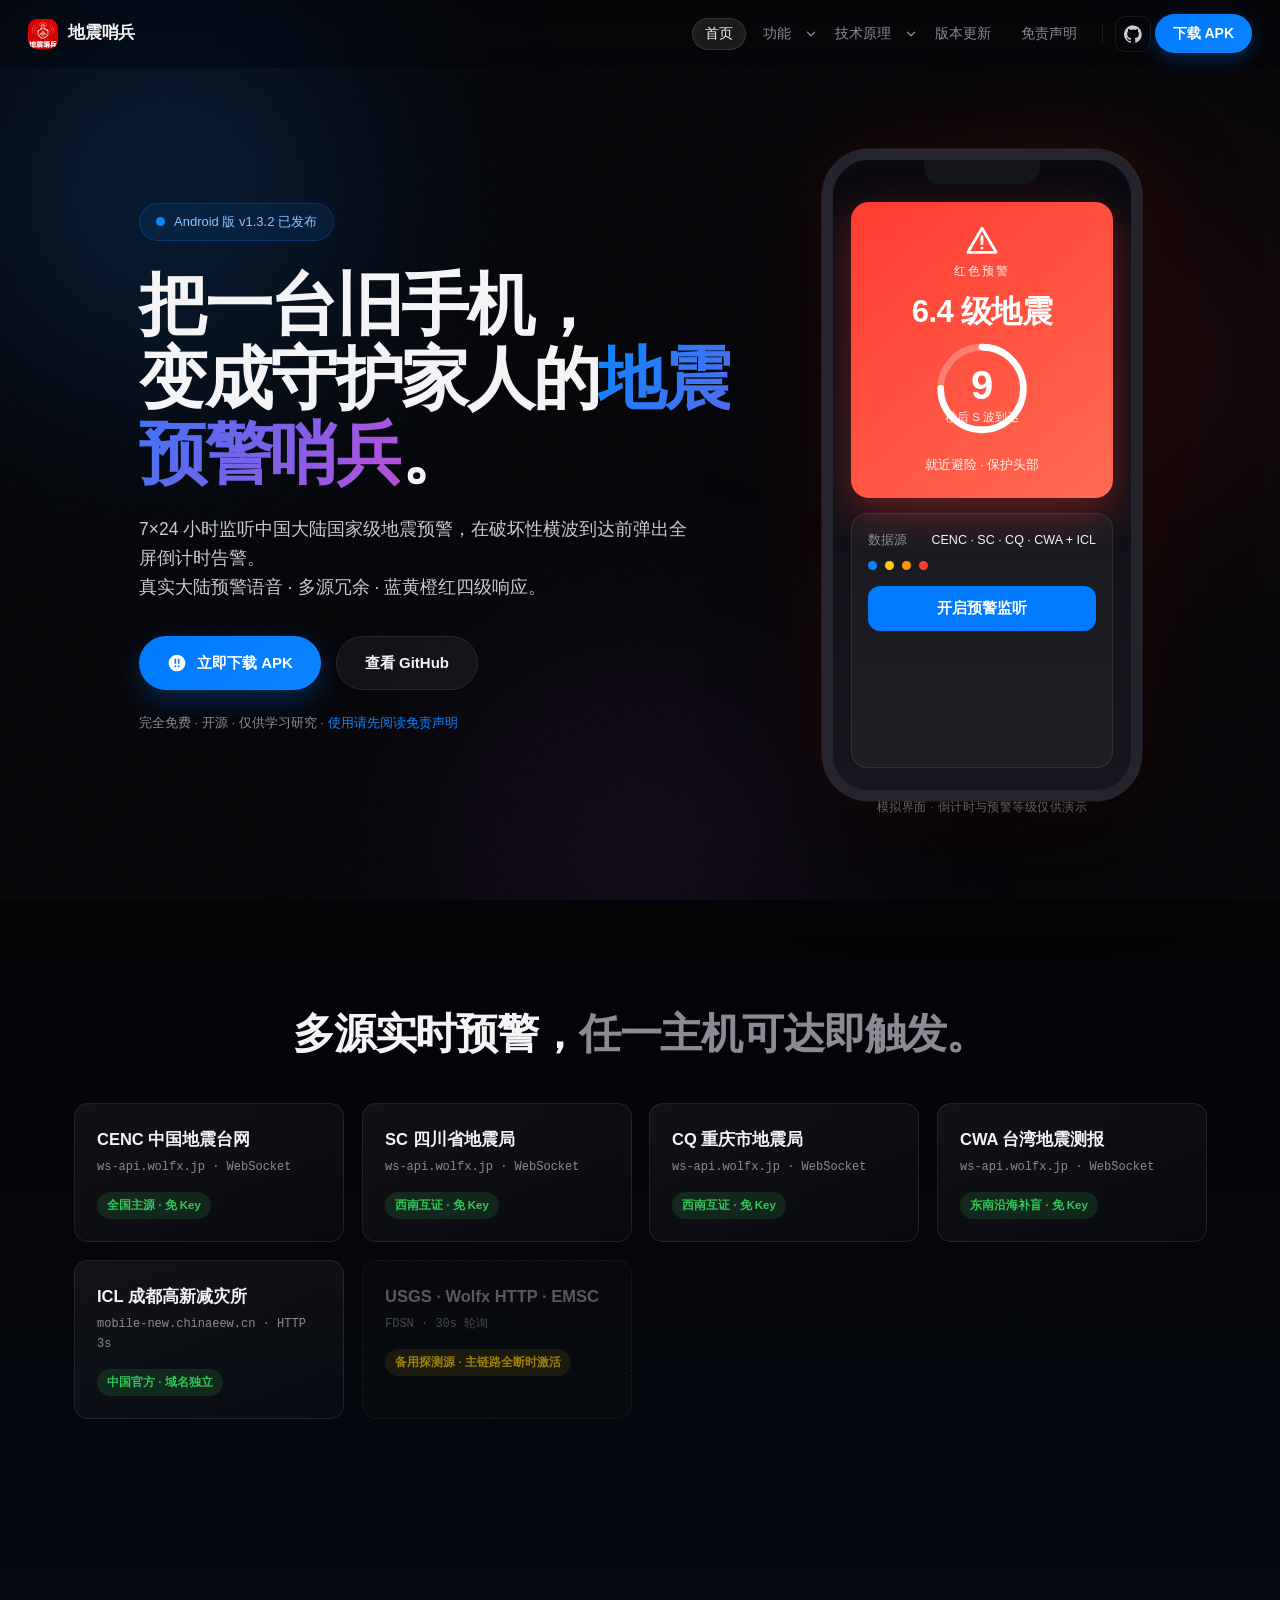
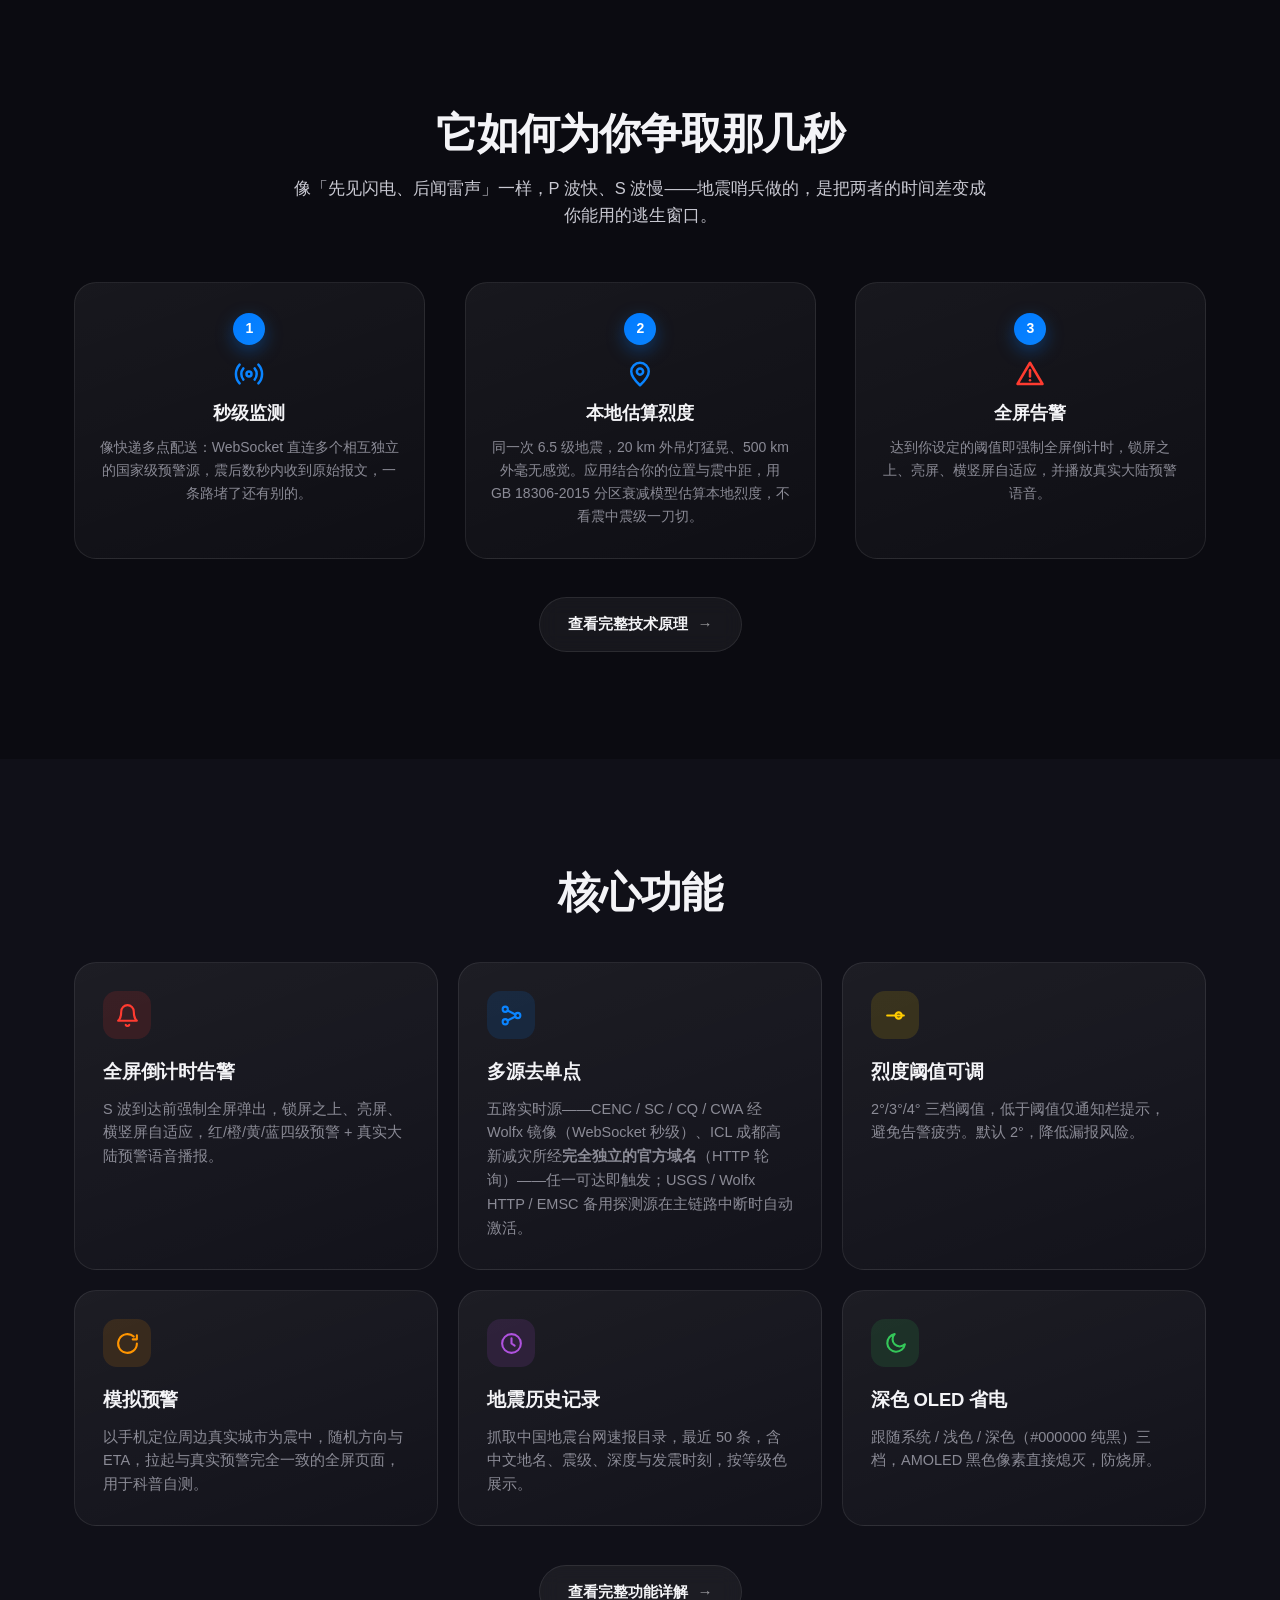
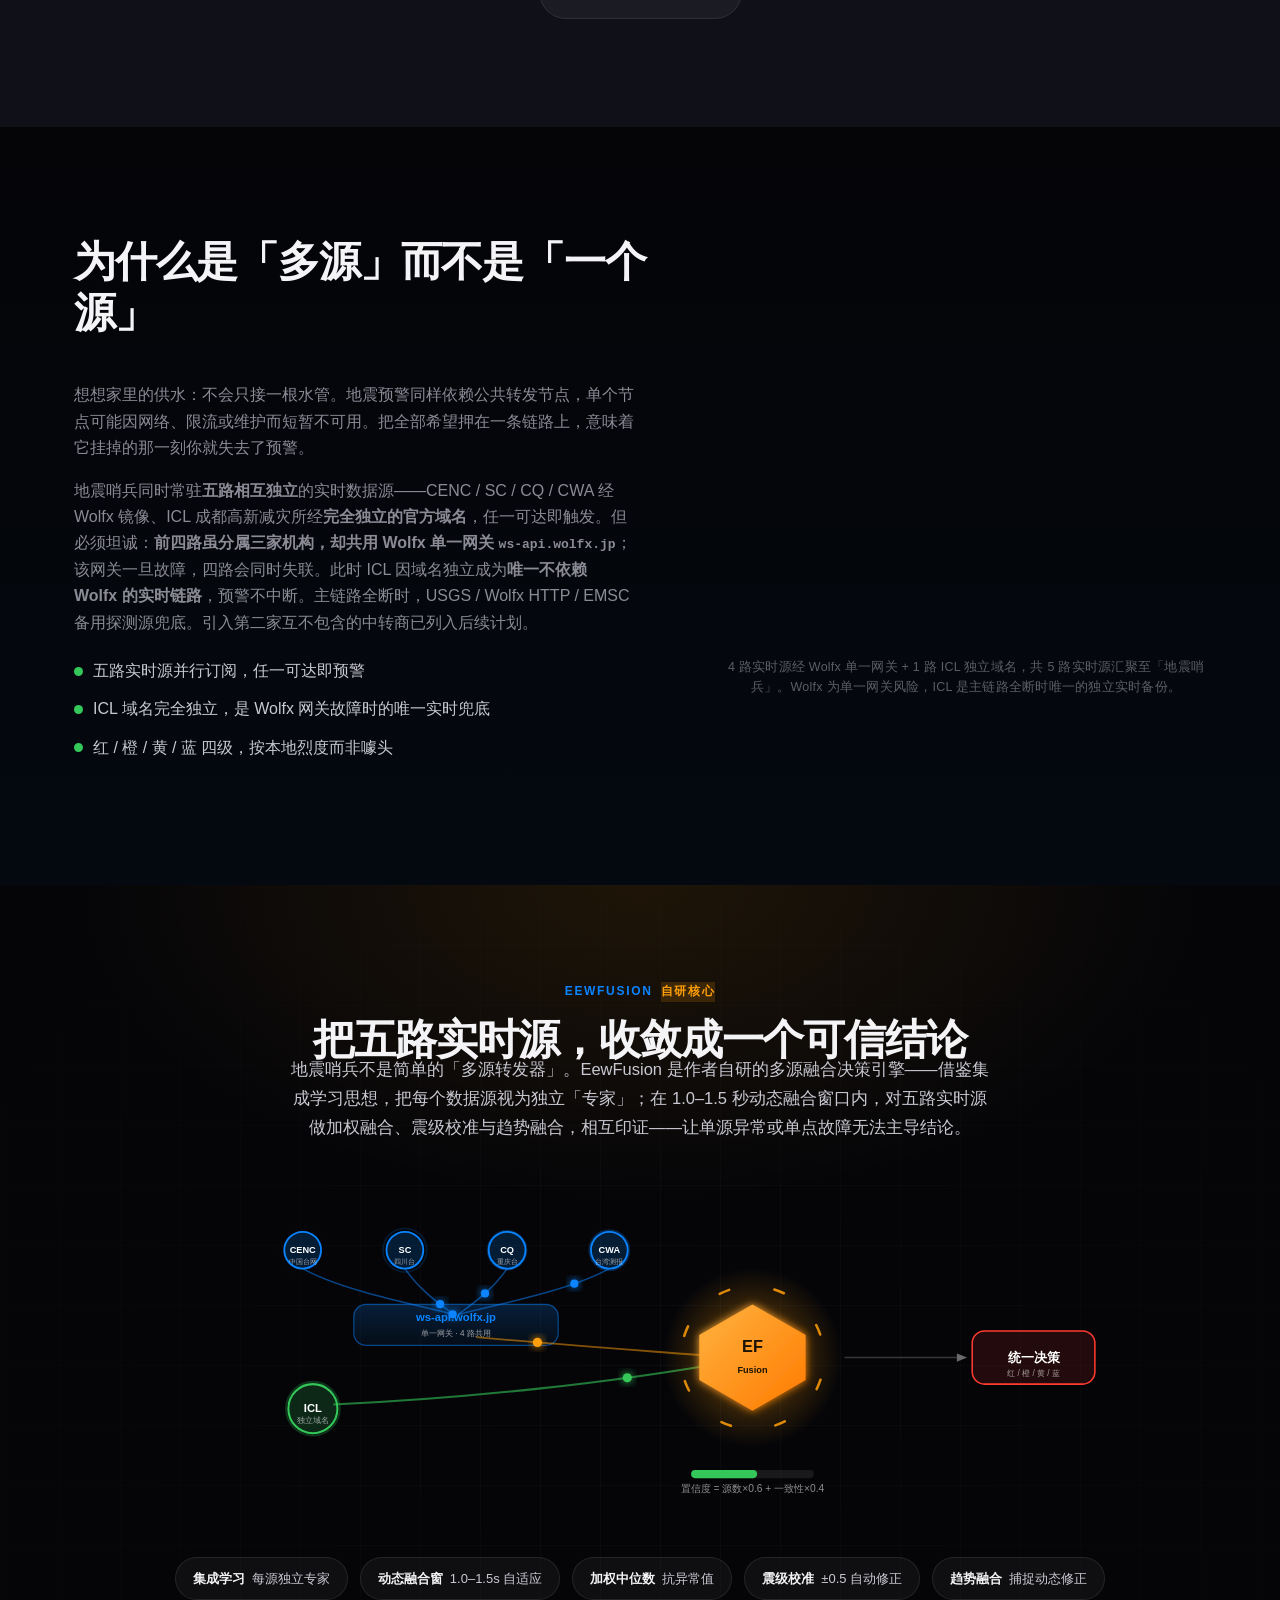
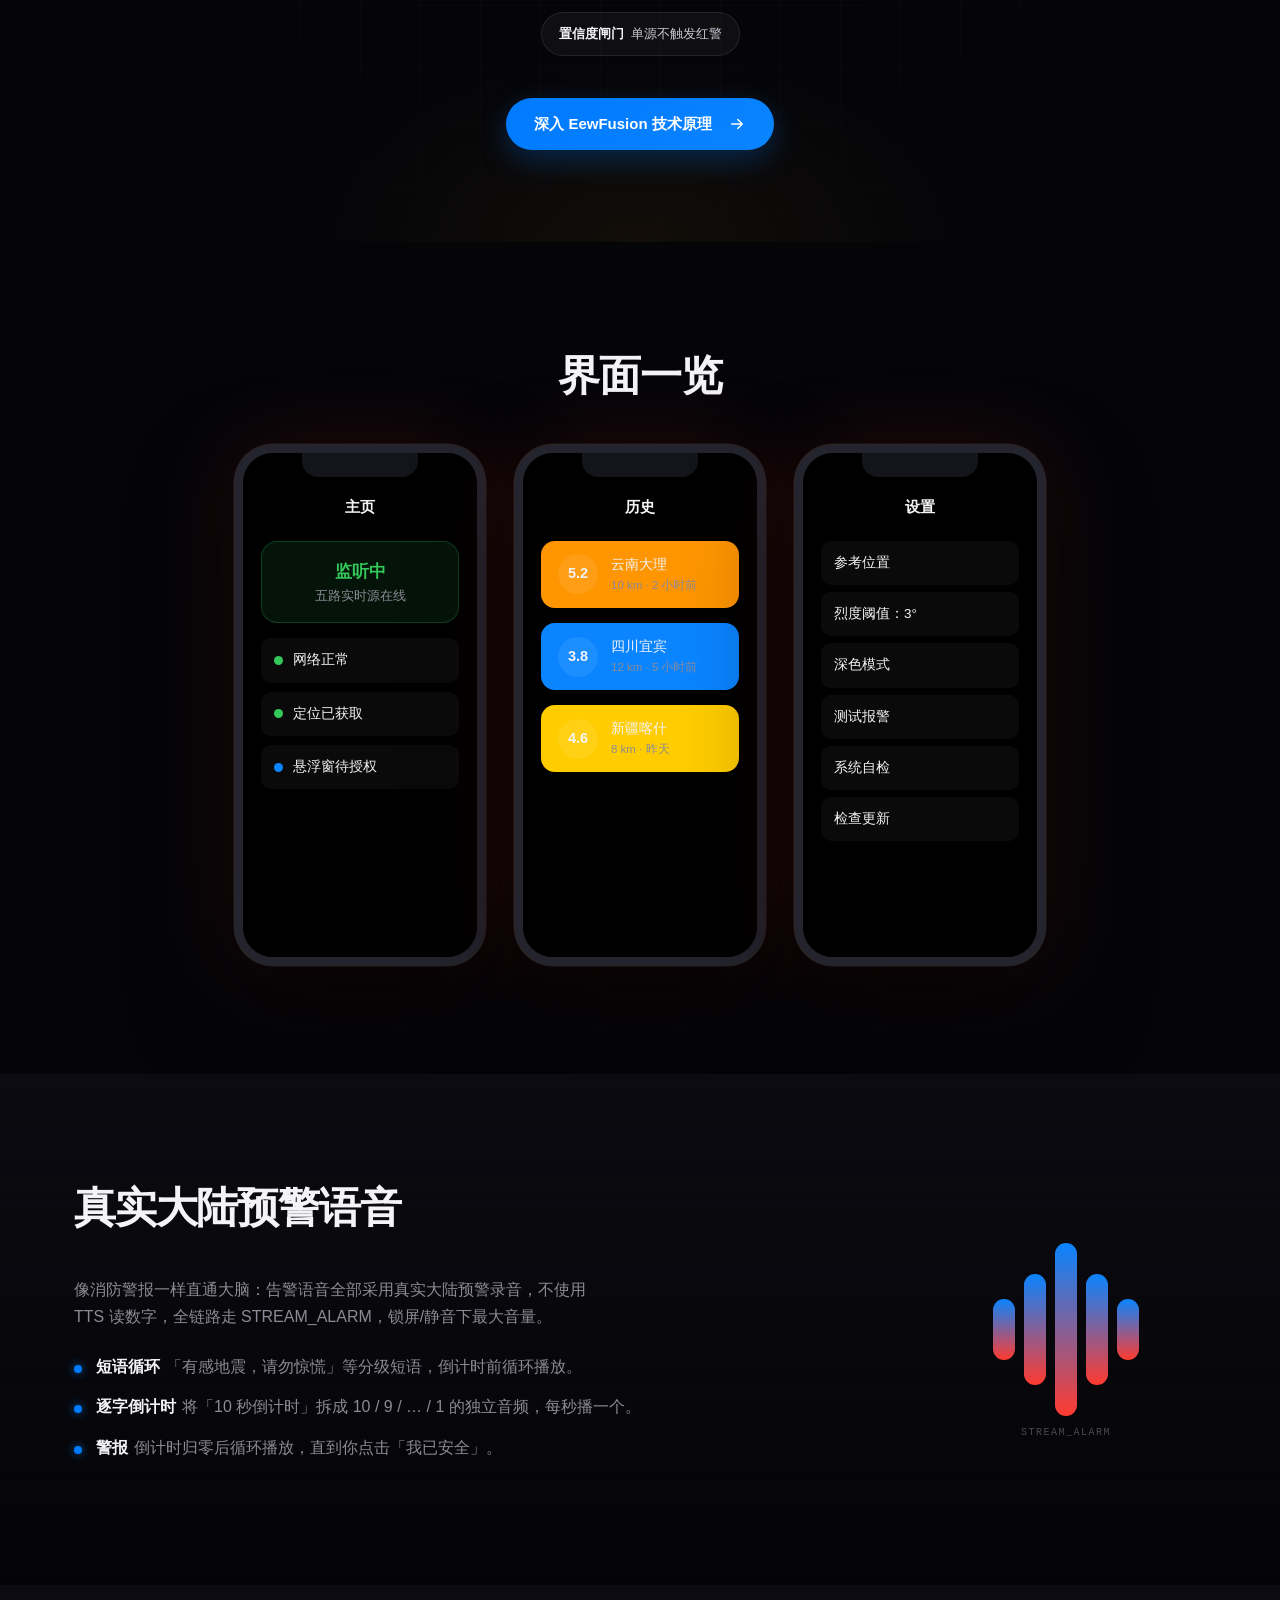
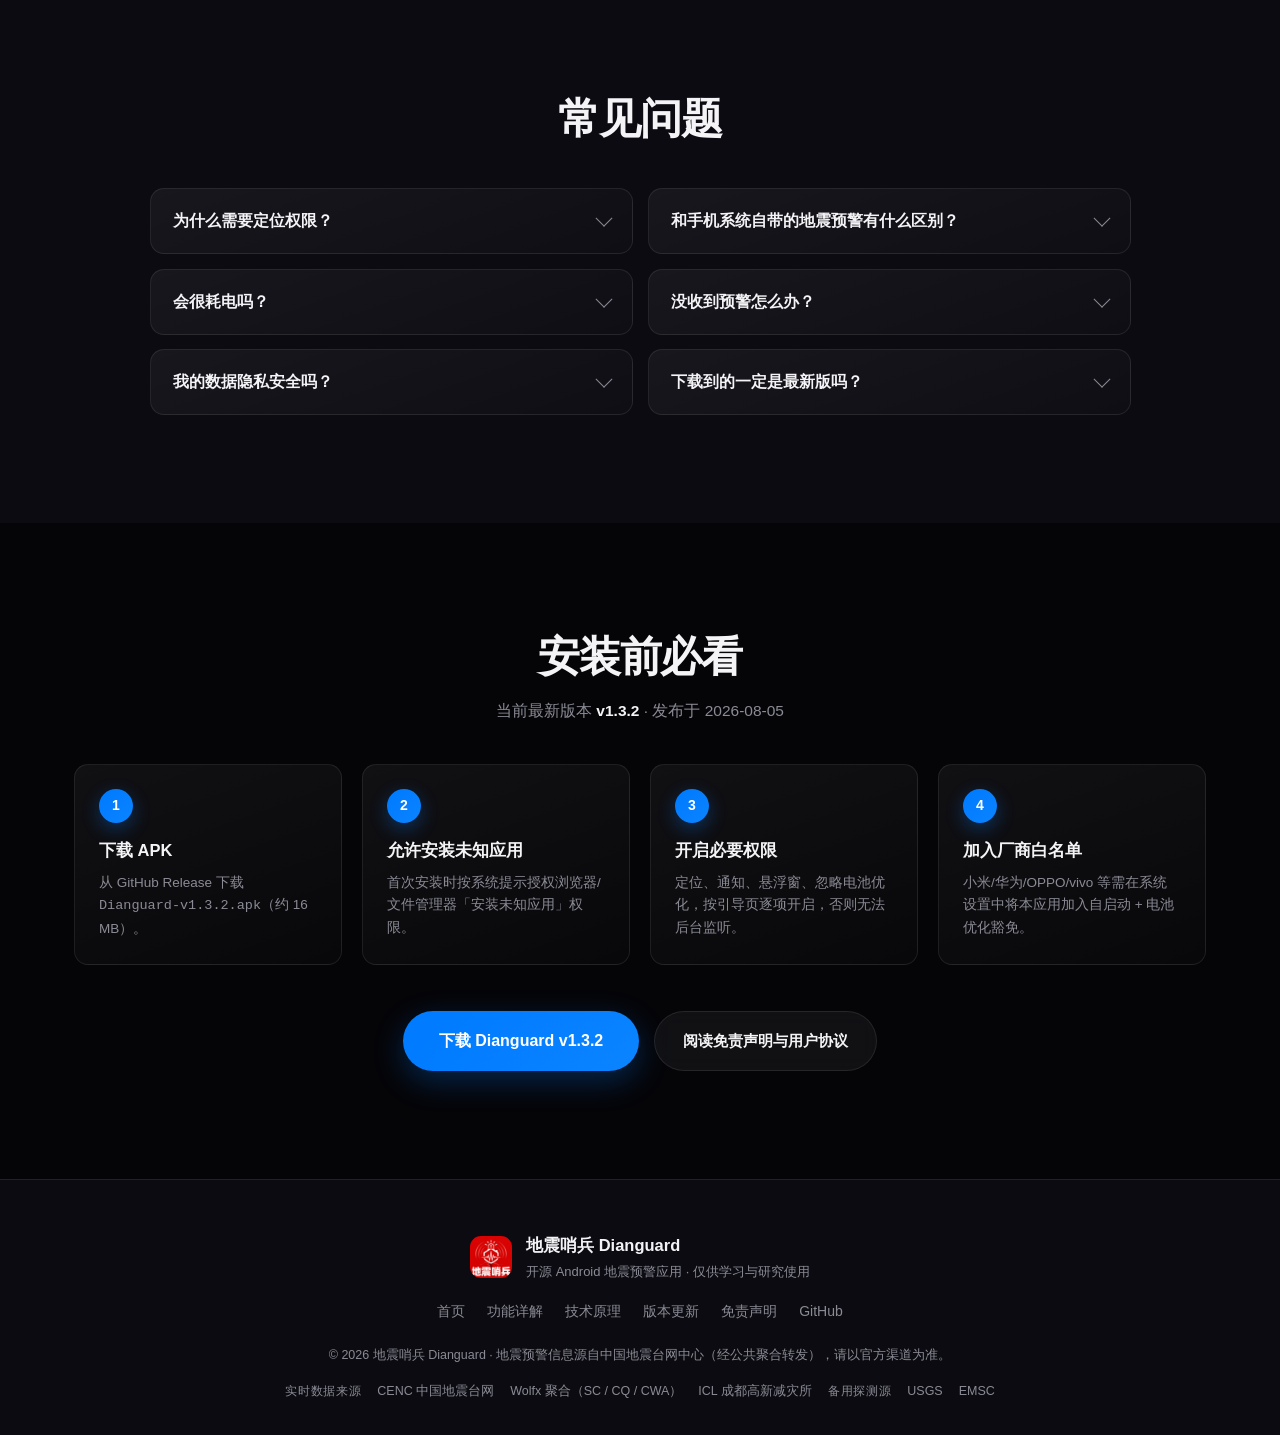
==== commit 69a4732f: "site: SEO 与分级说明优化 - 刷新全站 SEO 元数据：版本改为 v1.3.2，描述同步为五路实时源 + EewFusion v2.4 - features.html 增加「两套分级标准并存" ====
--- a/index.html
+++ b/index.html
@@ -4,7 +4,7 @@
   <meta charset="UTF-8">
   <meta name="viewport" content="width=device-width, initial-scale=1.0">
   <title>地震哨兵 Dianguard — 私人地震预警哨兵</title>
-  <meta name="description" content="地震哨兵是一款面向中国大陆用户的 Android 地震预警应用，在破坏性 S 波到达前以全屏倒计时 + 真实大陆预警语音告警。多源去单点，下载到的永远是最新版。">
+  <meta name="description" content="地震哨兵是一款面向中国大陆用户的 Android 地震预警应用。五路实时源并行（CENC / SC / CQ / CWA + ICL），自研 EewFusion v2.4 融合引擎，在破坏性 S 波到达前以全屏倒计时 + 真实大陆预警语音告警。">
   <meta name="theme-color" content="#050508">
   <meta name="color-scheme" content="dark">
   <link rel="icon" type="image/png" href="assets/ic_launcher.png">
@@ -12,7 +12,7 @@
   <meta property="og:type" content="website">
   <meta property="og:site_name" content="地震哨兵 Dianguard">
   <meta property="og:title" content="地震哨兵 Dianguard — 私人地震预警哨兵">
-  <meta property="og:description" content="地震哨兵是一款面向中国大陆用户的 Android 地震预警应用，在破坏性 S 波到达前以全屏倒计时 + 真实大陆预警语音告警。多源去单点，下载到的永远是最新版。">
+  <meta property="og:description" content="地震哨兵是一款面向中国大陆用户的 Android 地震预警应用。五路实时源并行（CENC / SC / CQ / CWA + ICL），自研 EewFusion v2.4 融合引擎，在破坏性 S 波到达前以全屏倒计时 + 真实大陆预警语音告警。">
   <meta property="og:url" content="https://lokeily.github.io/dianguard-site/">
   <meta property="og:image" content="https://lokeily.github.io/dianguard-site/assets/og-cover.png">
   <meta property="og:image:width" content="1200">
@@ -20,7 +20,7 @@
   <meta property="og:locale" content="zh_CN">
   <meta name="twitter:card" content="summary_large_image">
   <meta name="twitter:title" content="地震哨兵 Dianguard — 私人地震预警哨兵">
-  <meta name="twitter:description" content="地震哨兵是一款面向中国大陆用户的 Android 地震预警应用，在破坏性 S 波到达前以全屏倒计时 + 真实大陆预警语音告警。多源去单点，下载到的永远是最新版。">
+  <meta name="twitter:description" content="地震哨兵是一款面向中国大陆用户的 Android 地震预警应用。五路实时源并行（CENC / SC / CQ / CWA + ICL），自研 EewFusion v2.4 融合引擎，在破坏性 S 波到达前以全屏倒计时 + 真实大陆预警语音告警。">
   <meta name="twitter:image" content="https://lokeily.github.io/dianguard-site/assets/og-cover.png">
   <link rel="stylesheet" href="styles.css">
   <script type="application/ld+json">
@@ -224,7 +224,7 @@
             <svg viewBox="0 0 24 24" fill="none" stroke="currentColor" stroke-width="2" stroke-linecap="round" stroke-linejoin="round"><path d="M6 8a6 6 0 0 1 12 0c0 7 3 9 3 9H3s3-2 3-9"/><path d="M10.3 21a1.94 1.94 0 0 0 3.4 0"/></svg>
           </div>
           <h3>全屏倒计时告警</h3>
-          <p>S 波到达前强制全屏弹出，锁屏之上、亮屏、横竖屏自适应，蓝/黄/橙/红四级预警 + 真实大陆预警语音播报。</p>
+          <p>S 波到达前强制全屏弹出，锁屏之上、亮屏、横竖屏自适应，红/橙/黄/蓝四级预警 + 真实大陆预警语音播报。</p>
         </div>
         <div class="feature-card">
           <div class="feature-icon blue">
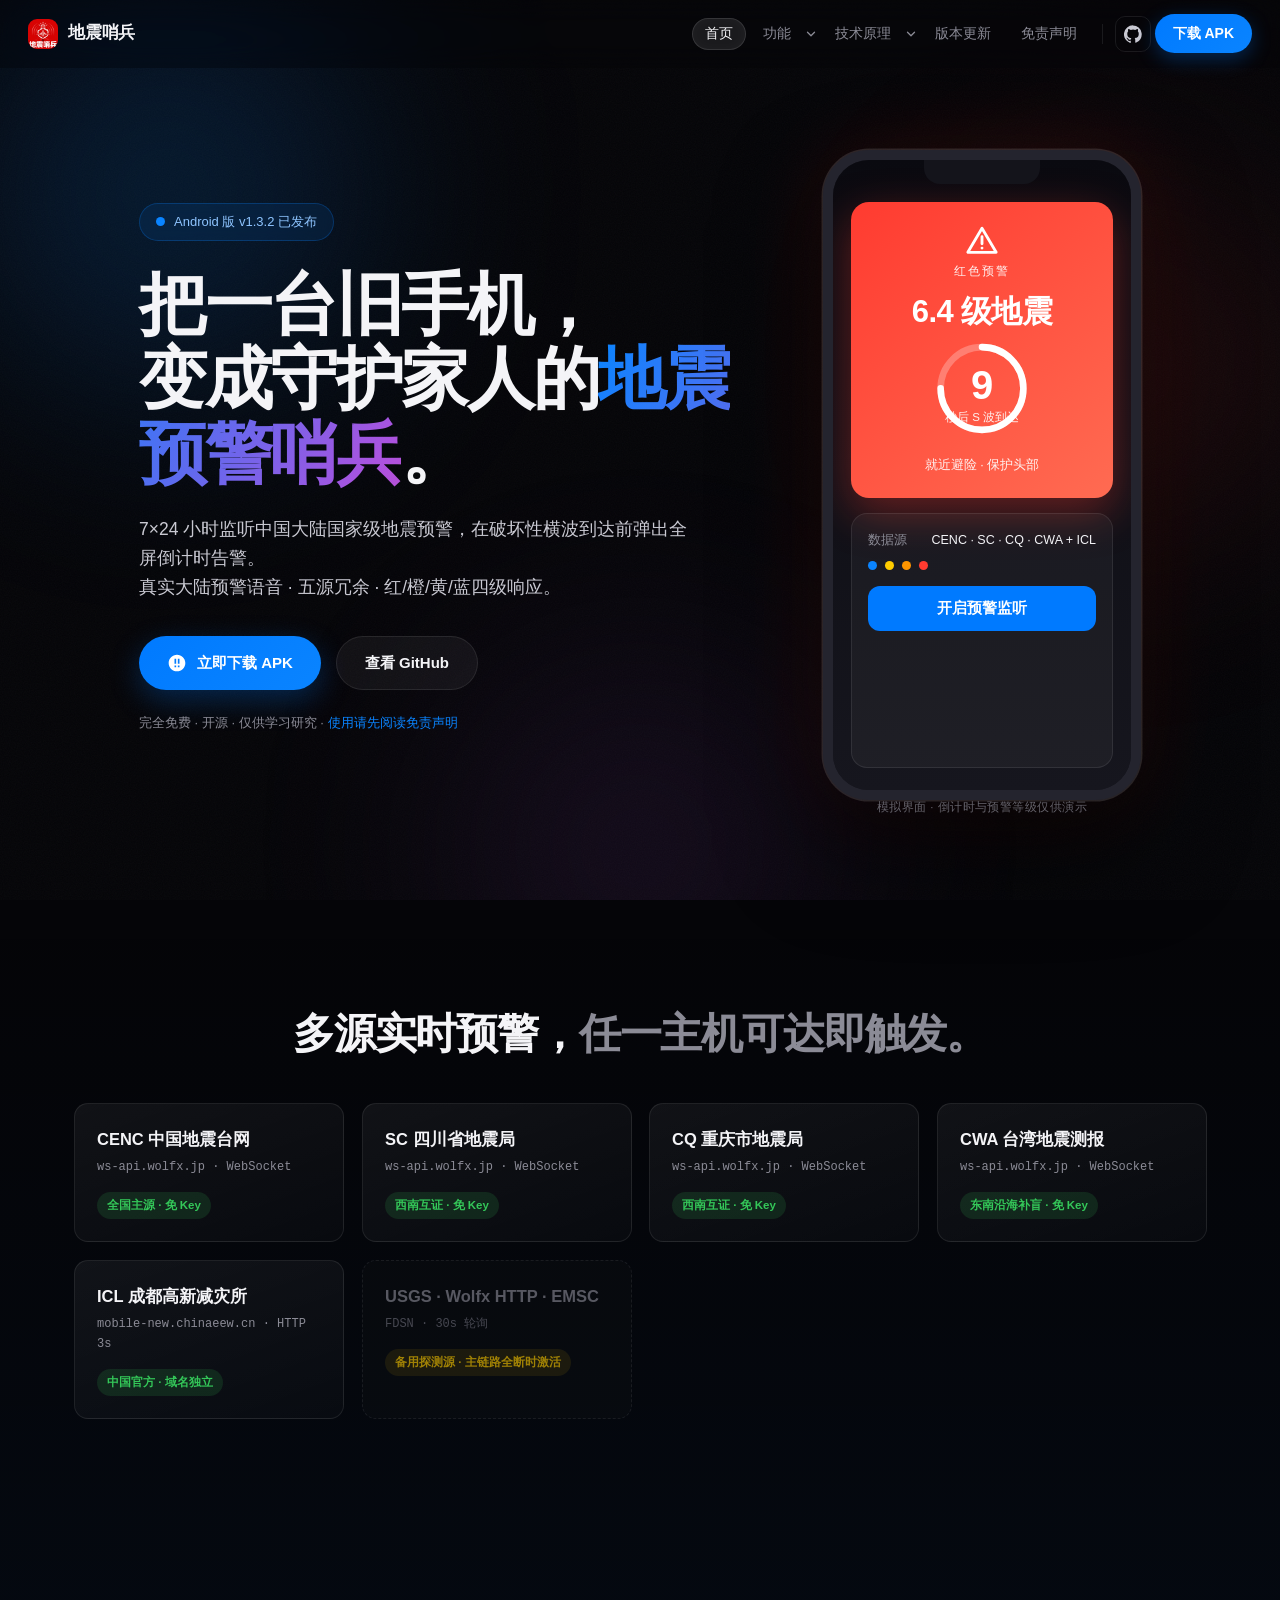
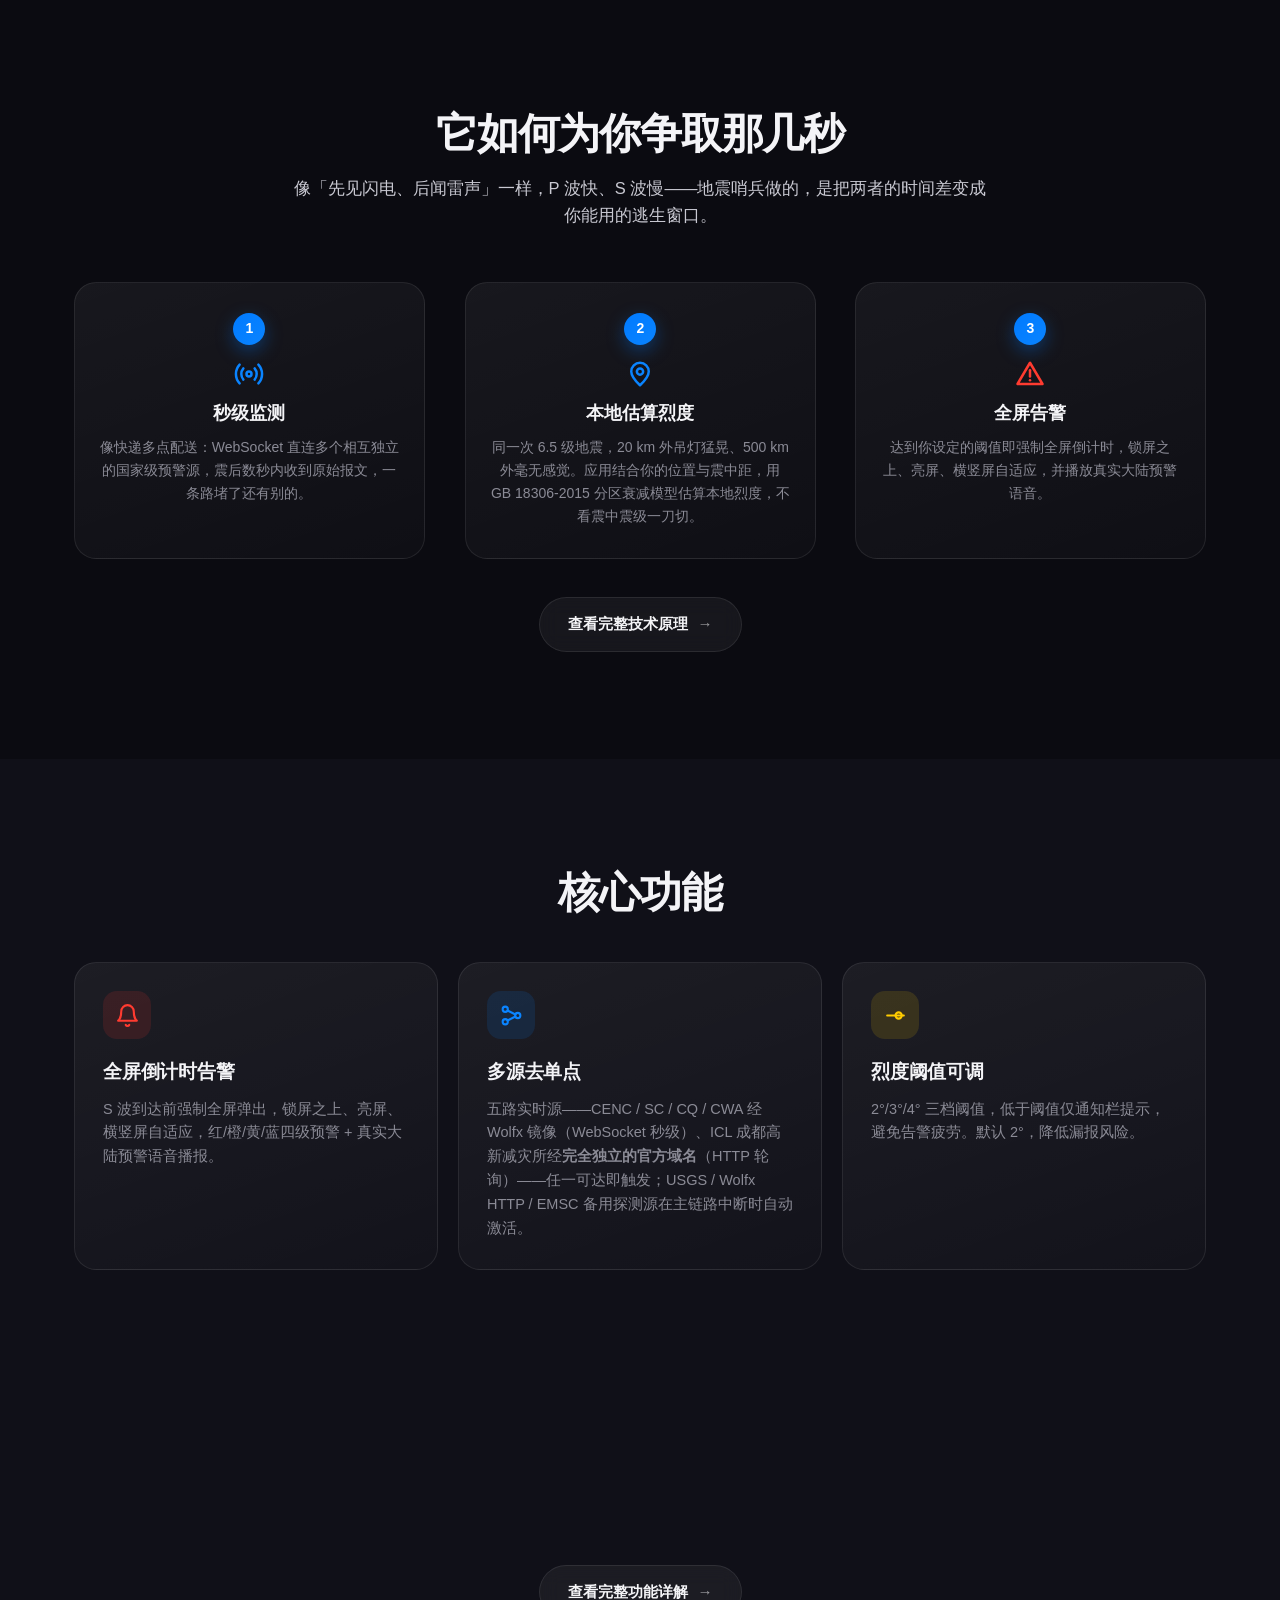
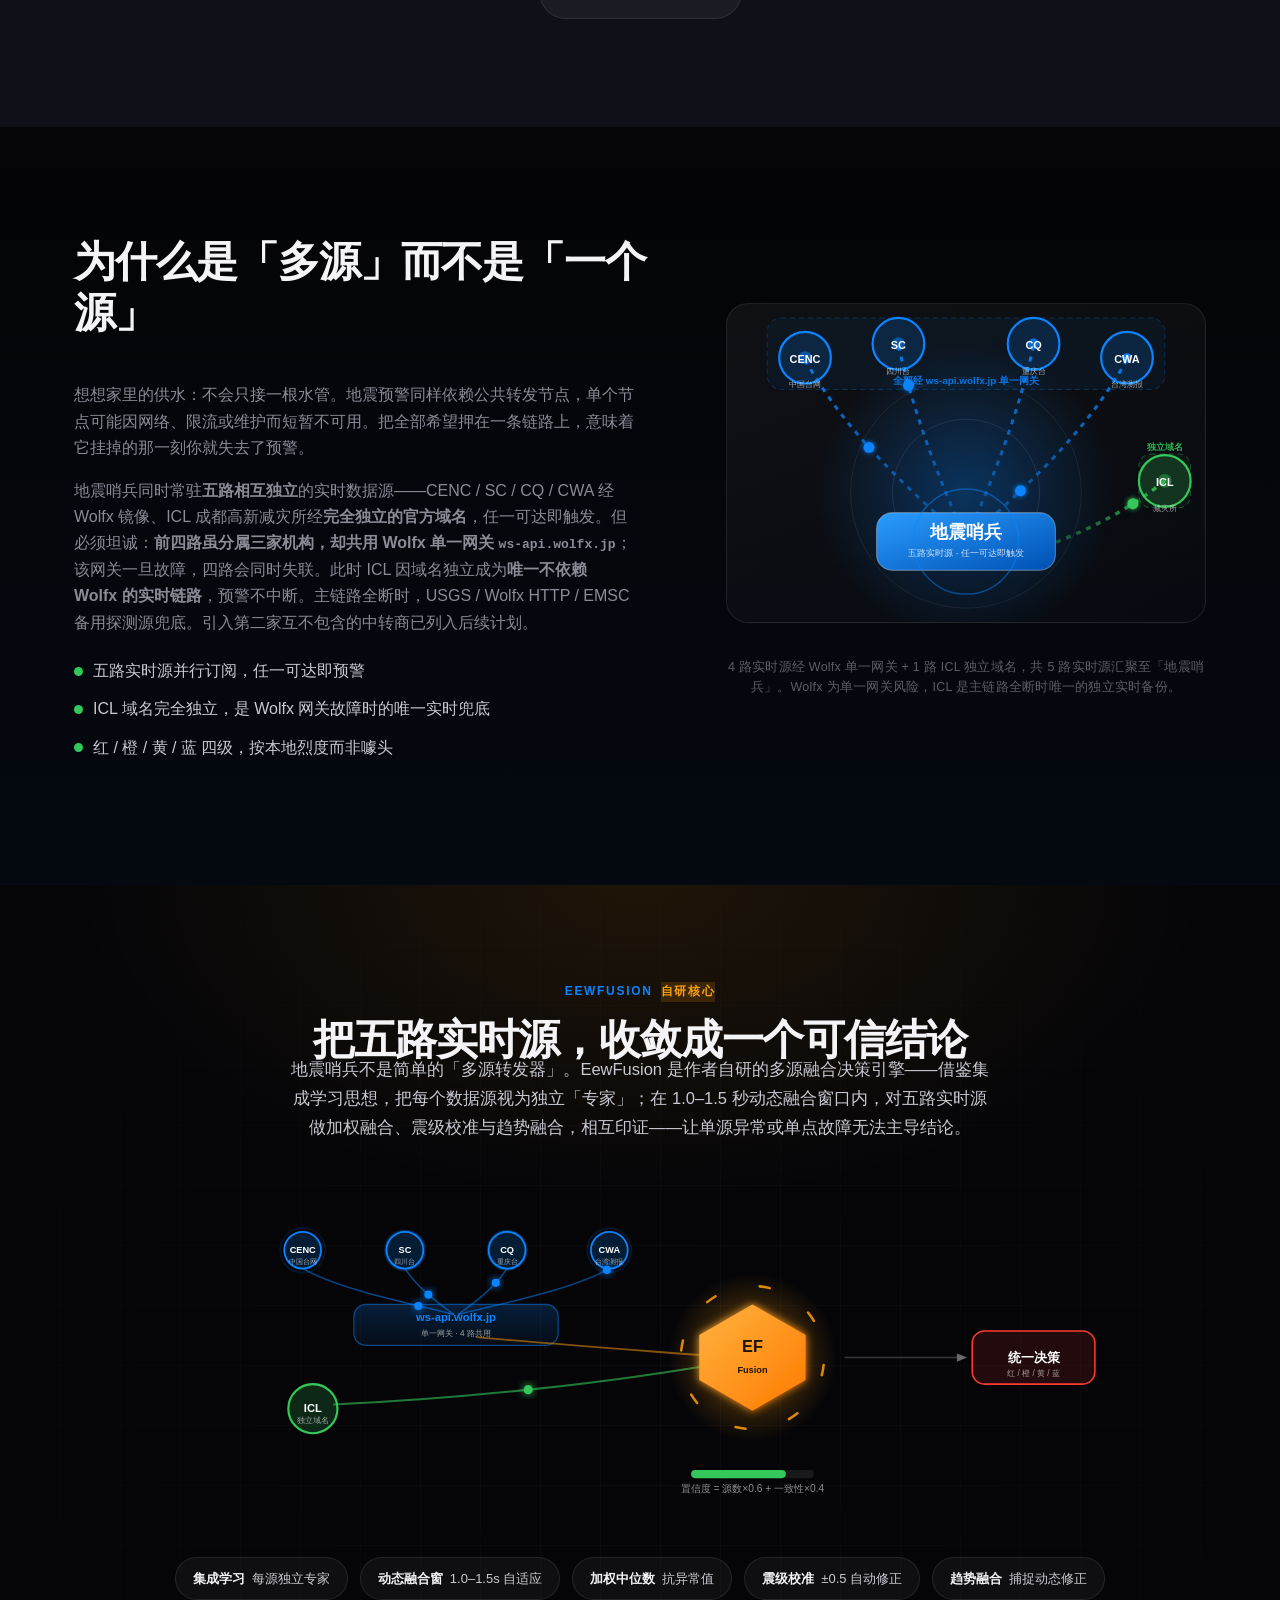
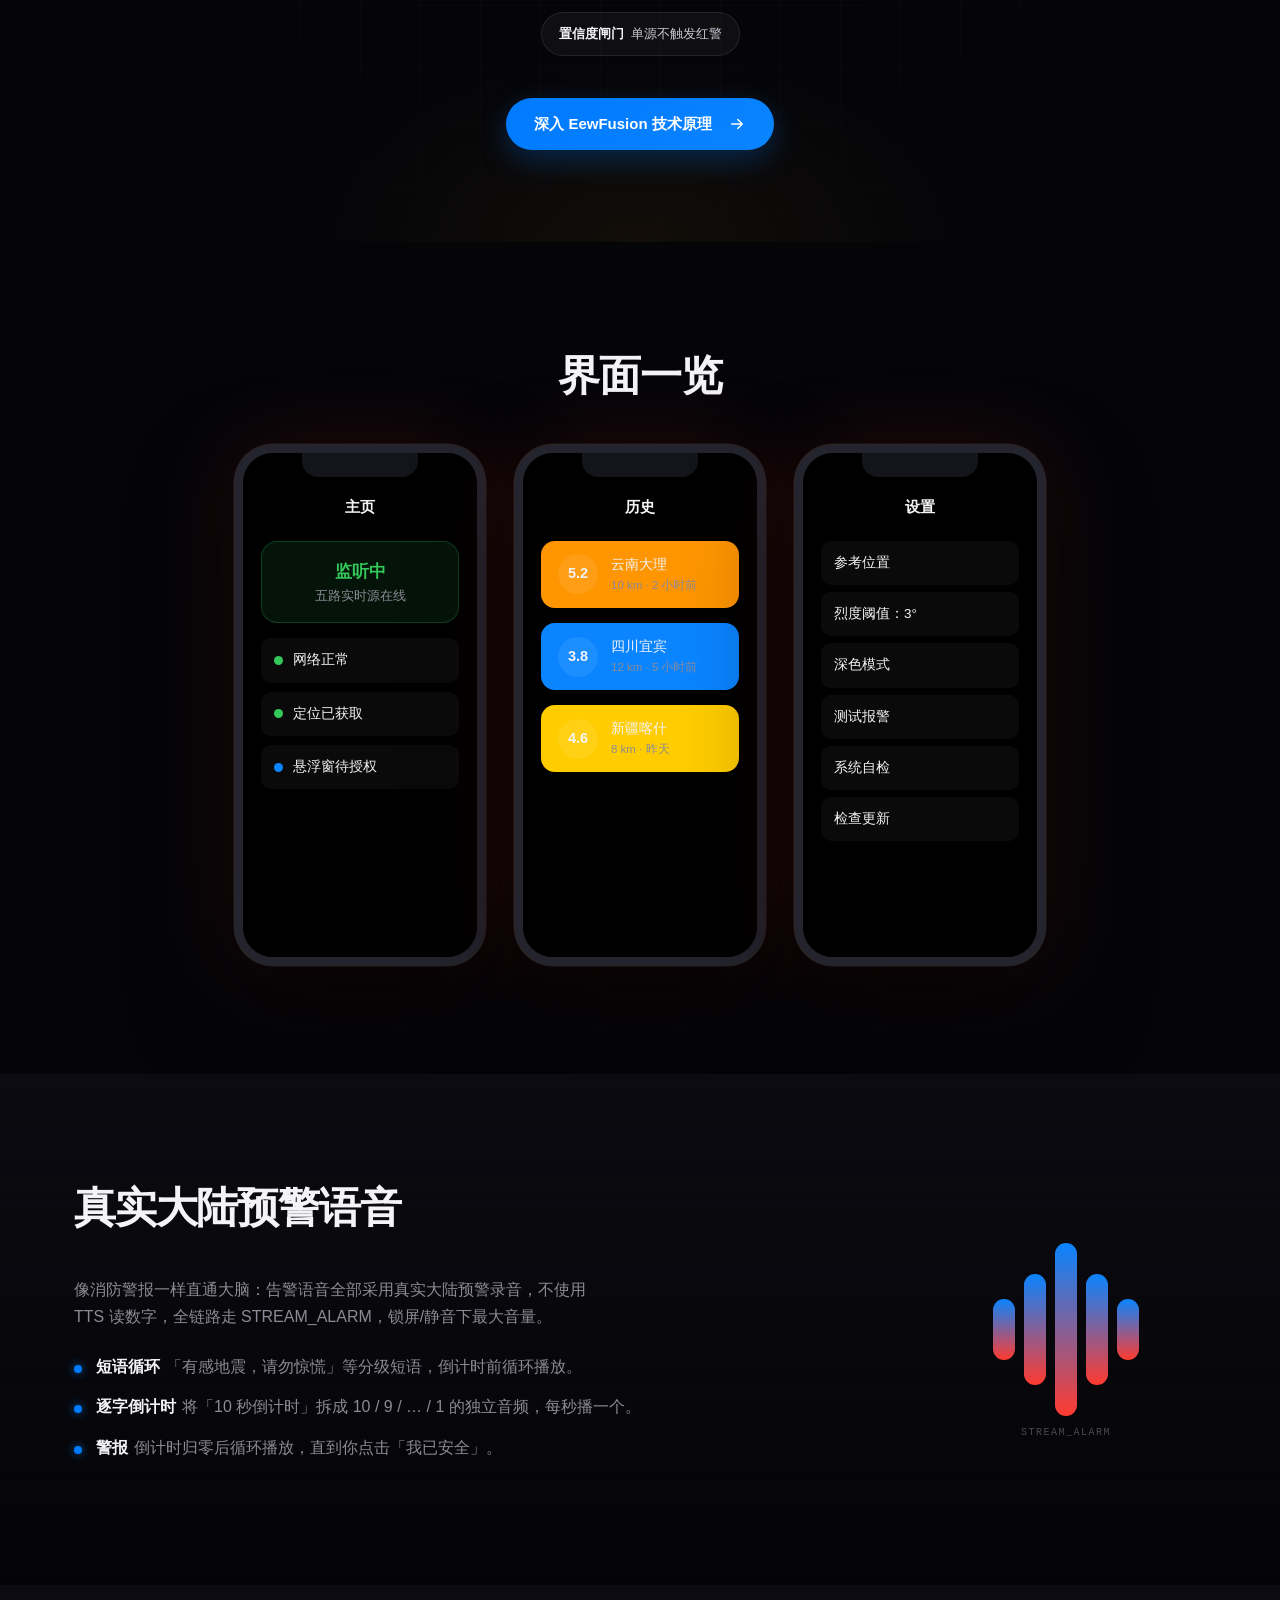
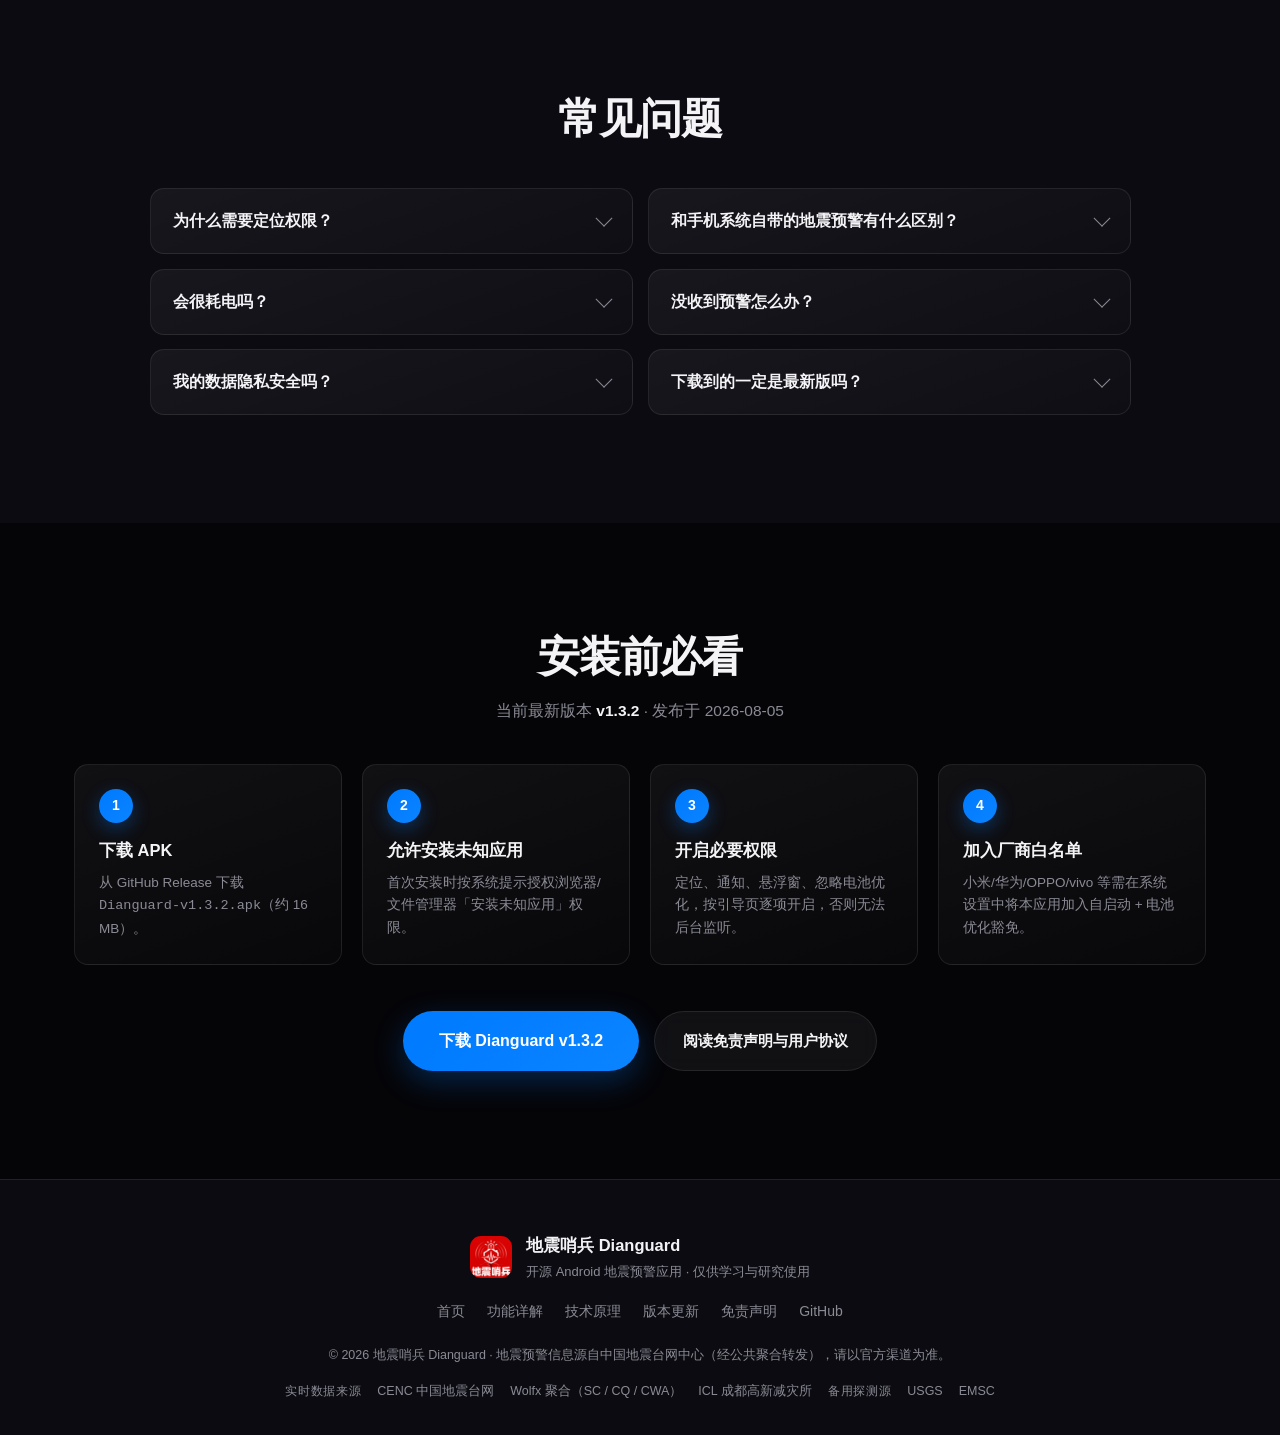
==== commit 983f8406: "site: SEO 与分级说明优化 - 刷新全站 SEO 元数据：版本改为 v1.3.2，描述同步为五路实时源 + EewFusion v2.4 - features.html 增加「两套分级标准并存" ====
--- a/index.html
+++ b/index.html
@@ -81,7 +81,7 @@
       </h1>
       <p class="hero-subtitle">
         7×24 小时监听中国大陆国家级地震预警，在破坏性横波到达前弹出全屏倒计时告警。<br>
-        真实大陆预警语音 · 多源冗余 · 蓝黄橙红四级响应。
+        真实大陆预警语音 · 五源冗余 · 红/橙/黄/蓝四级响应。
       </p>
       <div class="hero-actions">
         <a class="btn btn-primary" data-release-download data-release-label href="https://github.com/Lokeily/Earthquake-Sentinel/releases/download/v1.3.2/Dianguard-v1.3.2.apk">
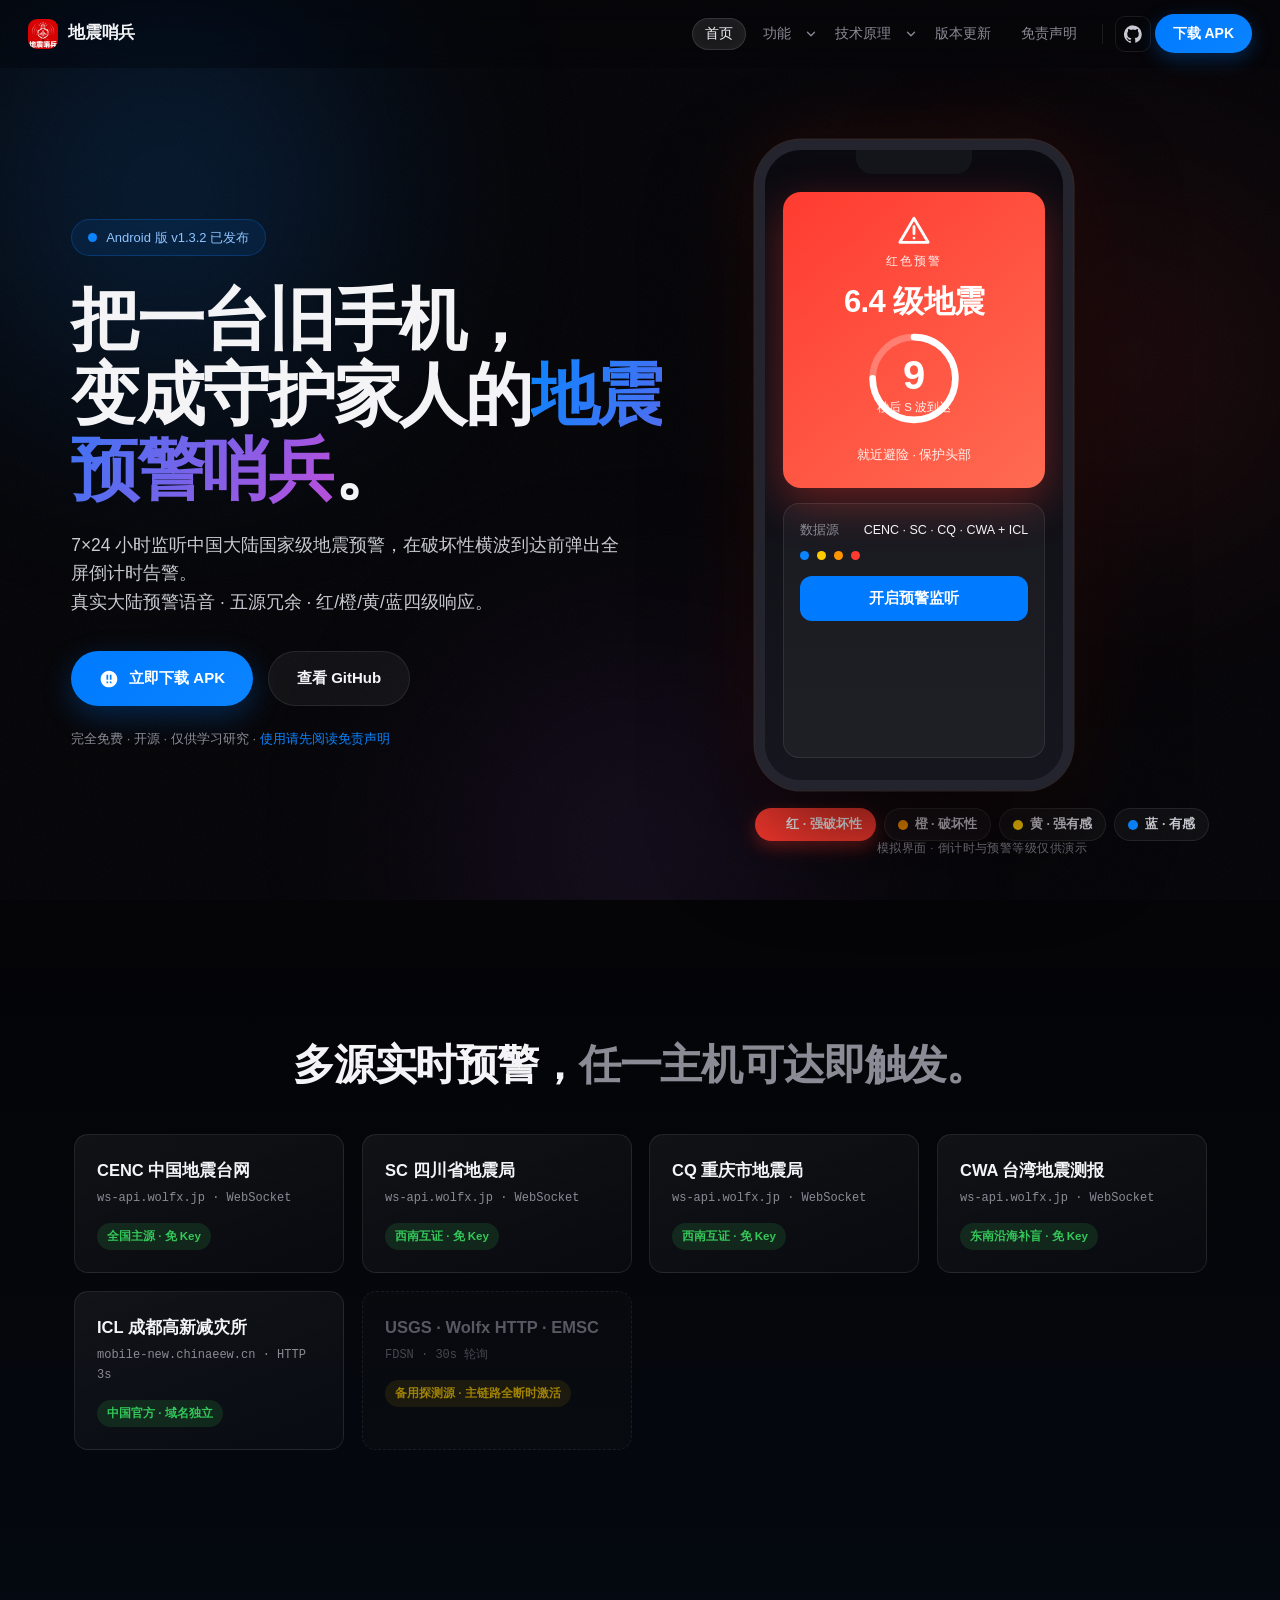
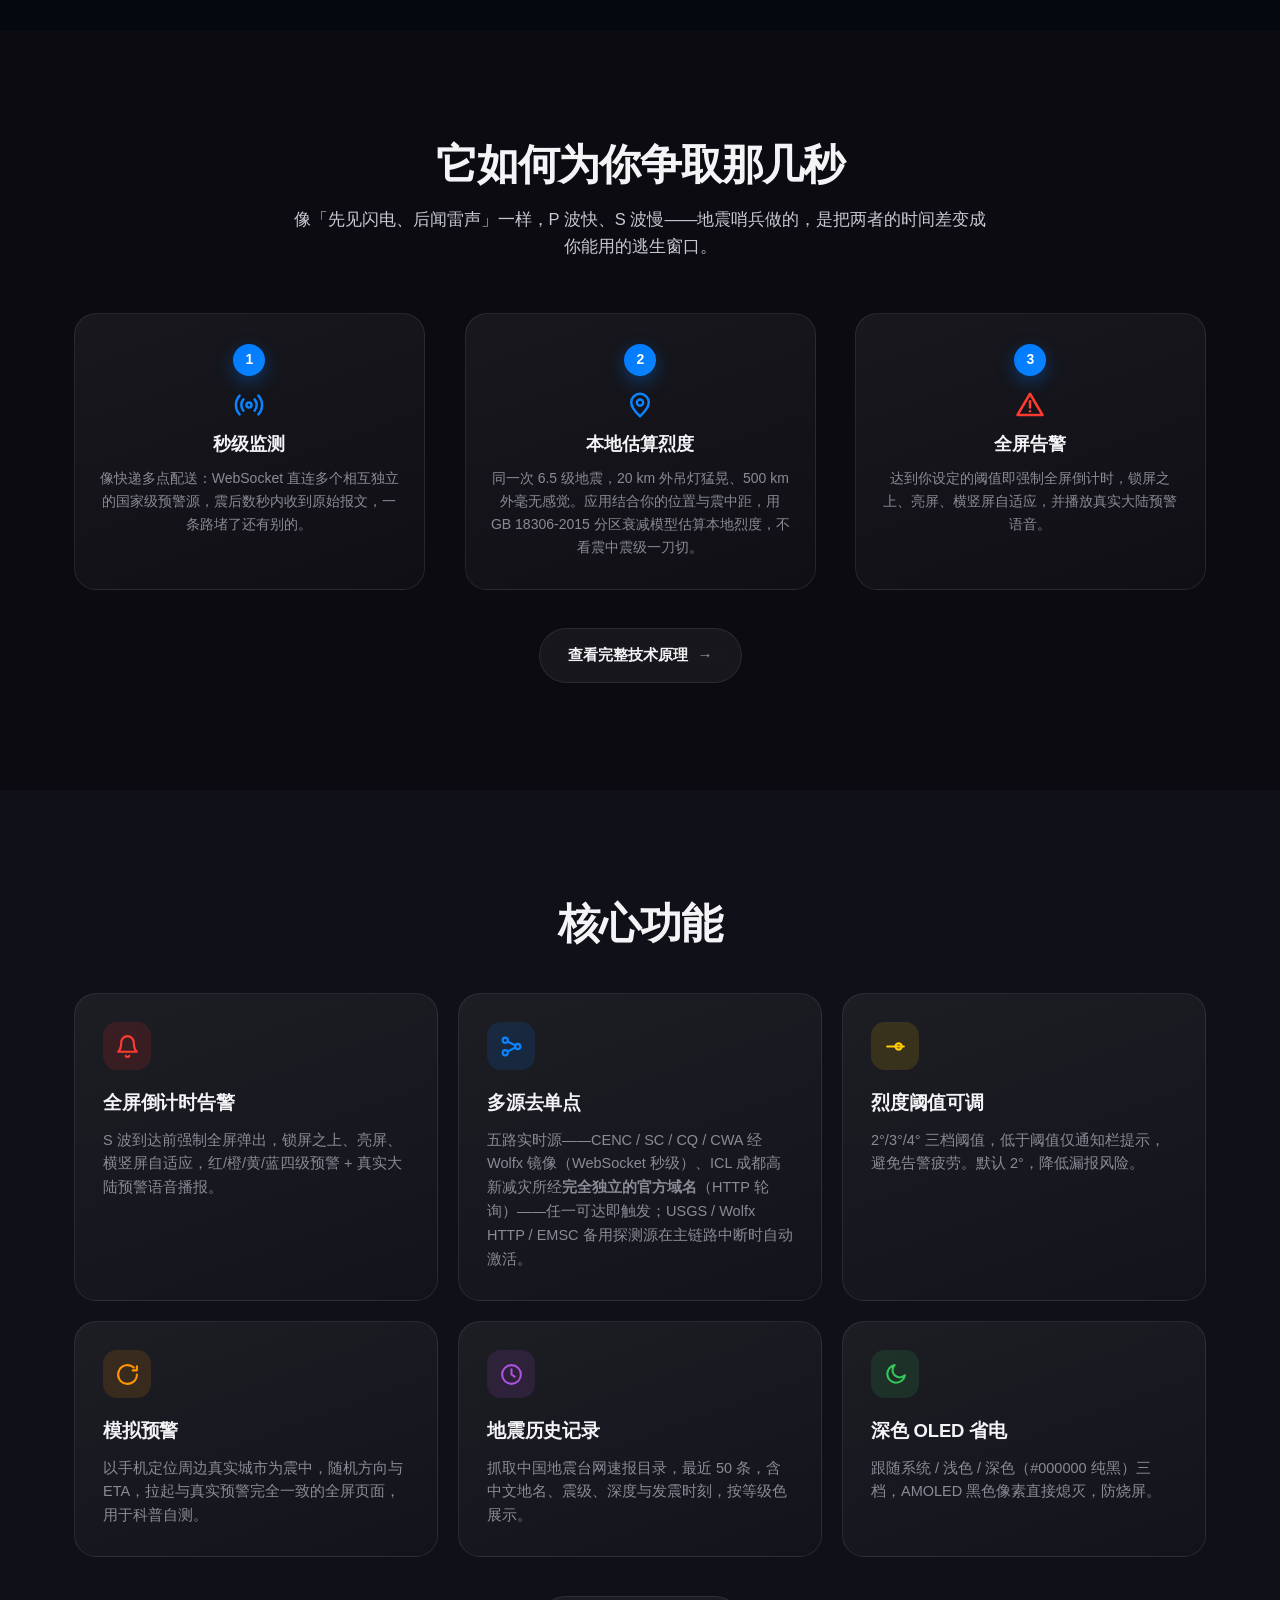
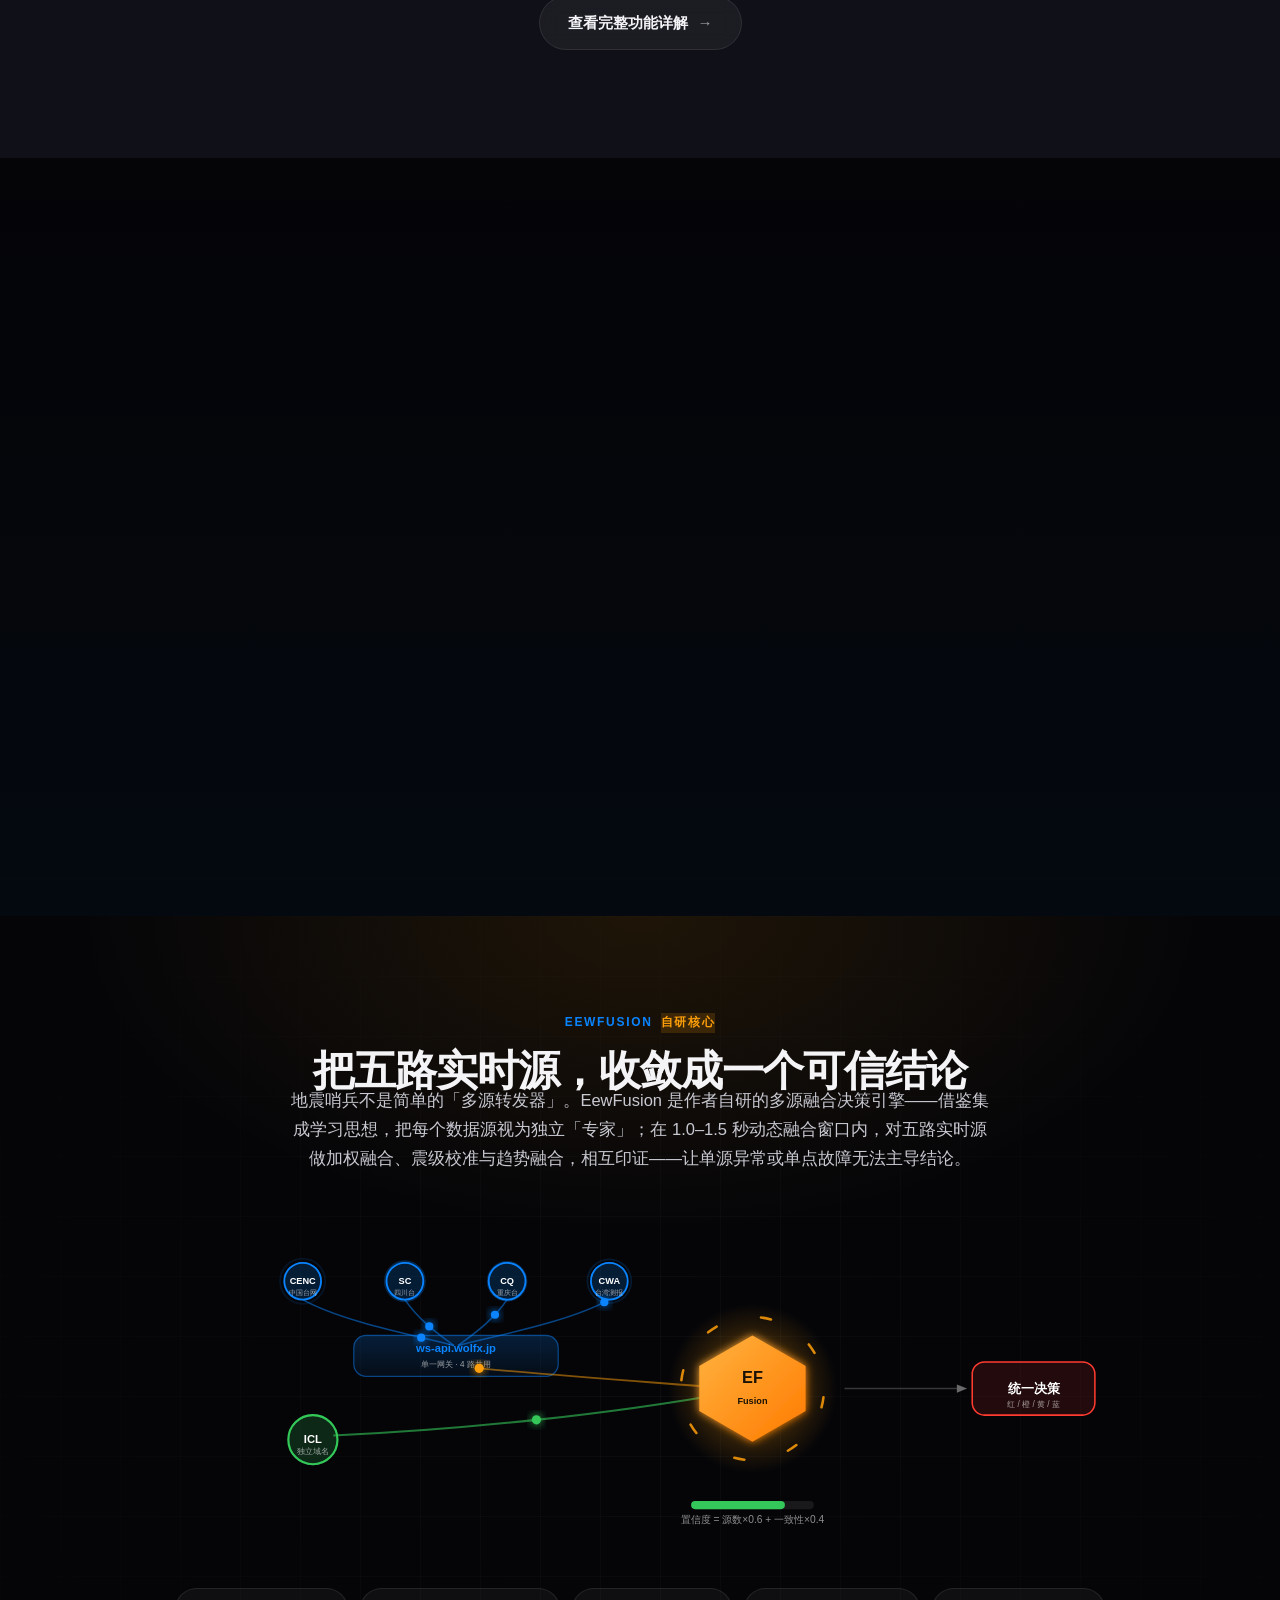
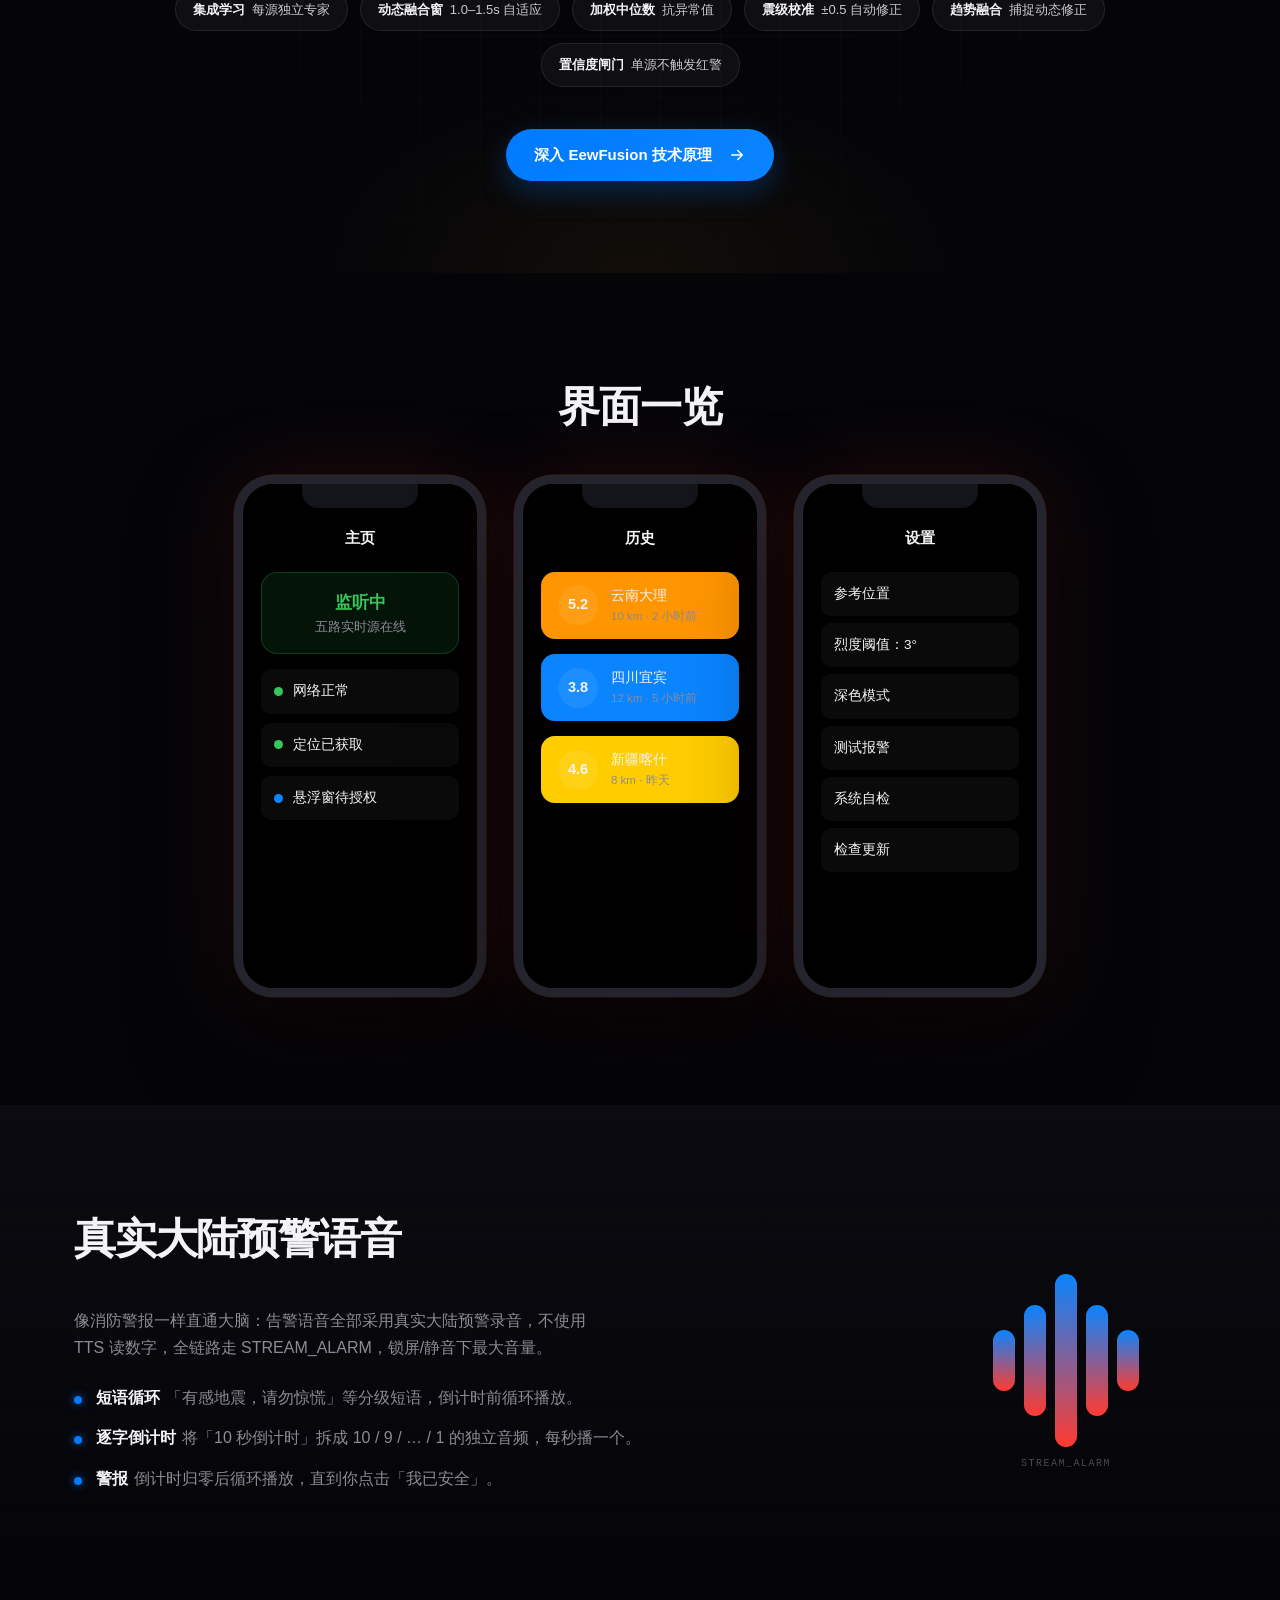
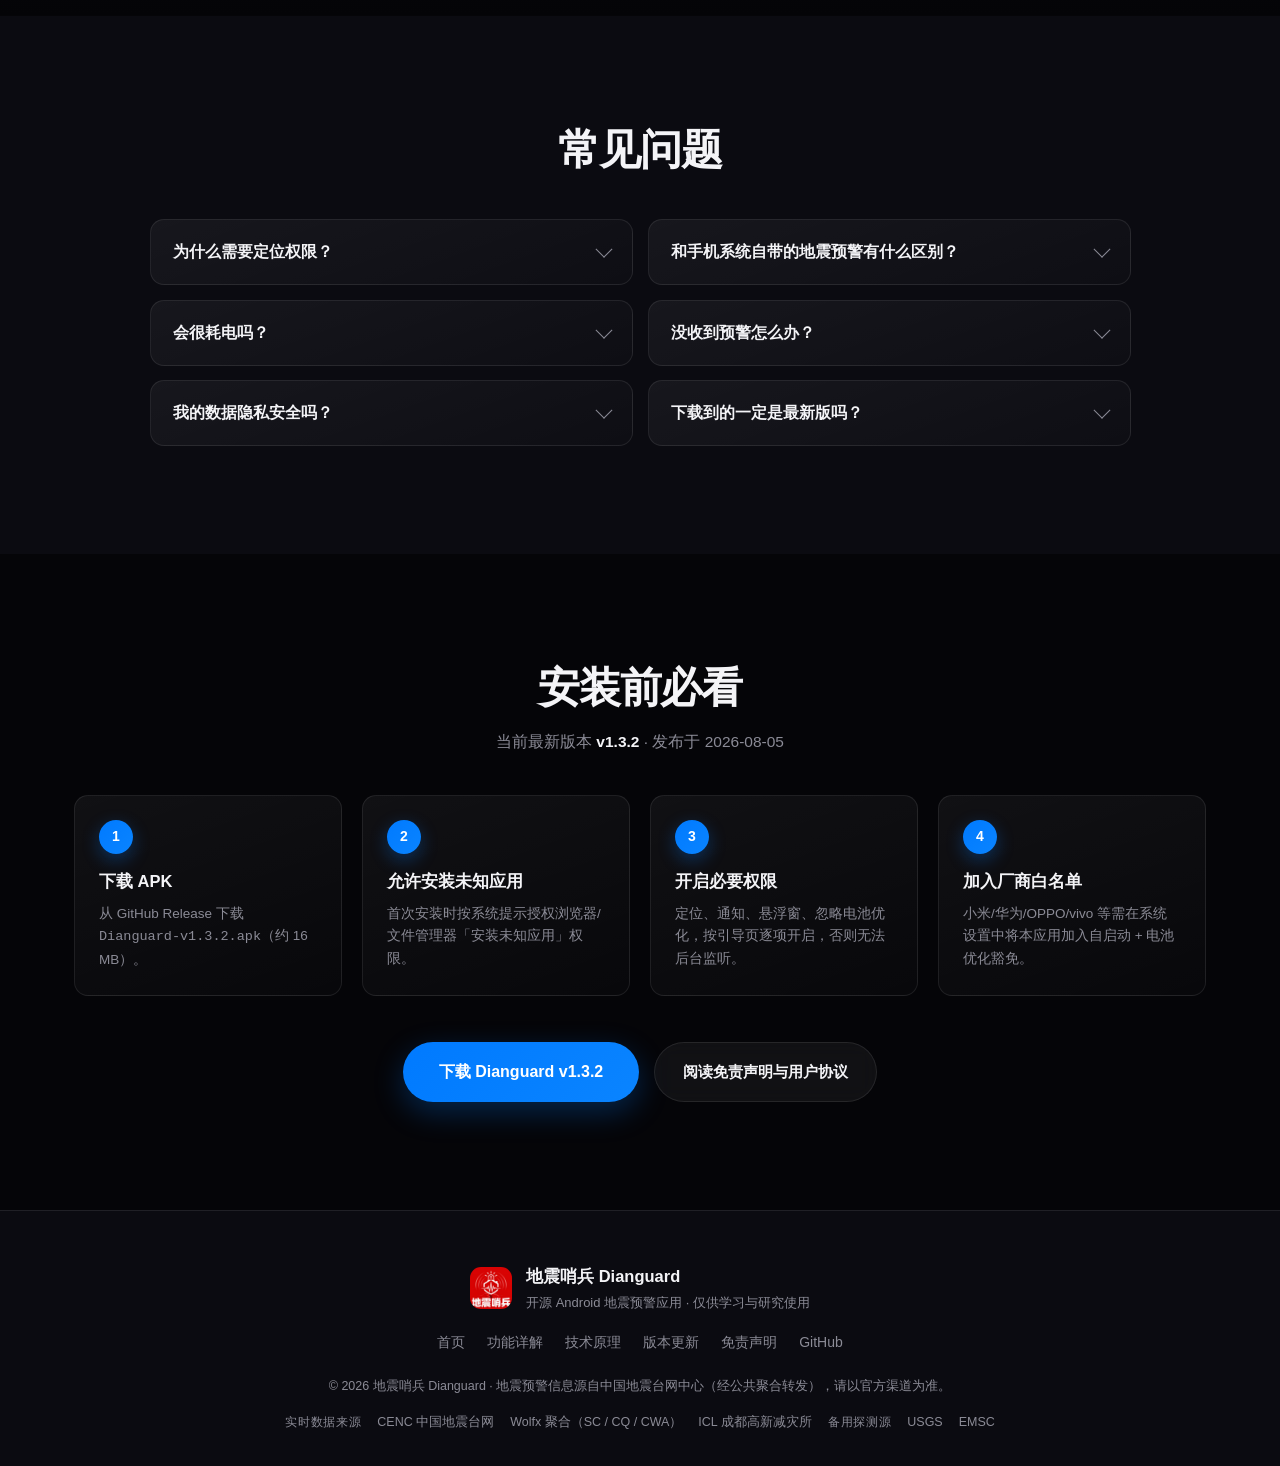
==== commit c4648409: "site: 倒计时滚动归零后弹出分级提醒 - how.html：P/S 波倒计时演示改为 JS 驱动，14→0 滚动递减并触发分级弹窗 - 新增四级切换 chips（红/橙/黄/蓝）与「重新演示」按钮" ====
--- a/index.html
+++ b/index.html
@@ -125,9 +125,20 @@
               <span class="dot level-orange"></span>
               <span class="dot level-red"></span>
             </div>
-            <button class="mock-btn">开启预警监听</button>
-          </div>
-        </div>
+              <button class="mock-btn">开启预警监听</button>
+            </div>
+            <div class="alert-popup" id="heroPopup" data-level="red" role="alert" aria-live="assertive">
+              <span class="ap-ico">⚠</span>
+              <span class="ap-title" id="heroPopupTitle">强破坏性地震</span>
+              <span class="ap-sub" id="heroPopupSub">紧急避险 · S 波已抵达</span>
+            </div>
+          </div>
+      </div>
+      <div class="hero-levels" role="group" aria-label="选择要演示的预警等级">
+        <button class="hero-lv is-active" type="button" data-level="red"><i></i>红 · 强破坏性</button>
+        <button class="hero-lv" type="button" data-level="orange"><i></i>橙 · 破坏性</button>
+        <button class="hero-lv" type="button" data-level="yellow"><i></i>黄 · 强有感</button>
+        <button class="hero-lv" type="button" data-level="blue"><i></i>蓝 · 有感</button>
       </div>
       <p class="hero-caption">模拟界面 · 倒计时与预警等级仅供演示</p>
     </div>
--- a/styles.css
+++ b/styles.css
@@ -557,6 +557,7 @@
   z-index: 3;
 }
 .phone-screen {
+  position: relative;
   width: 100%; height: 100%;
   padding: 42px 18px 22px;
   background: linear-gradient(180deg, #0a0a10, #16161e);
@@ -576,6 +577,16 @@
   animation: pulse-red 2.4s ease-in-out infinite;
 }
 .alert-card.red { background: linear-gradient(140deg, #ff3b30, #ff6b52); }
+.alert-card[data-level="red"]    { background: linear-gradient(140deg,#ff3b30,#ff6b52); box-shadow:0 14px 44px rgba(255,59,48,.36); }
+.alert-card[data-level="orange"] { background: linear-gradient(140deg,#ff9500,#ffb340); box-shadow:0 14px 44px rgba(255,149,0,.34); }
+.alert-card[data-level="yellow"] { background: linear-gradient(140deg,#e6b800,#ffd60a); color:#1a1a1a; box-shadow:0 14px 44px rgba(255,214,10,.34); }
+.alert-card[data-level="yellow"] .alert-icon,
+.alert-card[data-level="yellow"] .alert-level,
+.alert-card[data-level="yellow"] .alert-mag,
+.alert-card[data-level="yellow"] .alert-tip { color:#1a1a1a; }
+.alert-card[data-level="yellow"] .eta-ring-fg { stroke:#1a1a1a; }
+.alert-card[data-level="yellow"] .eta-ring-bg { stroke: rgba(26,26,26,0.25); }
+.alert-card[data-level="blue"]   { background: linear-gradient(140deg,#0a84ff,#3aa0ff); box-shadow:0 14px 44px rgba(10,132,255,.34); }
 @keyframes pulse-red {
   0%,100% { box-shadow: 0 14px 40px rgba(255,59,48,0.32); }
   50% { box-shadow: 0 16px 58px rgba(255,59,48,0.62); }
@@ -615,6 +626,50 @@
 }
 .alert-eta .count { font-size: 40px; font-weight: 800; line-height: 1; position: relative; z-index: 1; }
 .alert-eta .eta-label { font-size: 11.5px; opacity: 0.92; margin-top: 3px; z-index: 1; }
+
+/* 首页 hero：倒计时归零后弹出的分级提醒 */
+.alert-popup {
+  position: absolute;
+  left: 50%; bottom: 16px;
+  transform: translate(-50%, 18px);
+  display: flex; flex-direction: column; align-items: center; gap: 1px;
+  padding: 9px 16px; border-radius: 14px;
+  color: #fff; font-weight: 700; text-align: center;
+  width: max-content; max-width: 92%;
+  opacity: 0; pointer-events: none;
+  transition: opacity .3s var(--ease), transform .3s var(--ease);
+  z-index: 6;
+}
+.alert-popup.show { opacity: 1; transform: translate(-50%, 0); }
+.ap-ico { font-size: 15px; line-height: 1; }
+.ap-title { font-size: 14.5px; font-weight: 800; letter-spacing: 0.02em; }
+.ap-sub { font-size: 11.5px; font-weight: 600; opacity: 0.92; }
+.alert-popup[data-level="red"]    { background: linear-gradient(140deg,#ff3b30,#ff6b52); box-shadow:0 10px 30px rgba(255,59,48,.5); }
+.alert-popup[data-level="orange"] { background: linear-gradient(140deg,#ff9500,#ffb340); box-shadow:0 10px 30px rgba(255,149,0,.45); }
+.alert-popup[data-level="yellow"] { background: linear-gradient(140deg,#e6b800,#ffd60a); color:#1a1a1a; box-shadow:0 10px 30px rgba(255,214,10,.45); }
+.alert-popup[data-level="yellow"] .ap-sub { color:#1a1a1a; opacity:.8; }
+.alert-popup[data-level="blue"]   { background: linear-gradient(140deg,#0a84ff,#3aa0ff); box-shadow:0 10px 30px rgba(10,132,255,.45); }
+
+/* 首页 hero：四级等级切换 */
+.hero-levels { display: flex; flex-wrap: wrap; gap: 8px; justify-content: center; margin-top: 18px; }
+.hero-lv {
+  display: inline-flex; align-items: center; gap: 7px;
+  padding: 7px 13px; border-radius: 999px;
+  font-size: 12.5px; font-weight: 700; cursor: pointer;
+  border: 1px solid var(--border); background: rgba(255,255,255,0.04);
+  color: var(--text-soft); transition: all .2s var(--ease);
+}
+.hero-lv i { width: 10px; height: 10px; border-radius: 50%; display: inline-block; }
+.hero-lv[data-level="red"] i { background: var(--level-red); }
+.hero-lv[data-level="orange"] i { background: var(--level-orange); }
+.hero-lv[data-level="yellow"] i { background: var(--level-yellow); }
+.hero-lv[data-level="blue"] i { background: var(--level-blue); }
+.hero-lv:hover { border-color: rgba(255,255,255,.3); }
+.hero-lv.is-active { color: #fff; border-color: transparent; }
+.hero-lv.is-active[data-level="red"]    { background: var(--level-red);    box-shadow: 0 6px 18px rgba(255,59,48,.4); }
+.hero-lv.is-active[data-level="orange"] { background: var(--level-orange); box-shadow: 0 6px 18px rgba(255,149,0,.4); }
+.hero-lv.is-active[data-level="yellow"] { background: var(--level-yellow); color:#1a1a1a; box-shadow: 0 6px 18px rgba(255,214,10,.4); }
+.hero-lv.is-active[data-level="blue"]   { background: var(--level-blue);   box-shadow: 0 6px 18px rgba(10,132,255,.4); }
 
 .home-preview {
   flex: 1;
@@ -2830,7 +2885,7 @@
   96%, 100% { border-color: rgba(255, 59, 48, 0.95); opacity: 0; transform: translate(-50%, -50%) scale(1.6); }
 }
 
-/* 手机：台站测定后（~24%）弹出倒计时，S 波到达前（97%）淡出 */
+/* 手机：演示期间常驻显示，倒计时由 JS 驱动 */
 .pw-phone {
   font-size: 10.5px;
   font-weight: 700;
@@ -2840,39 +2895,22 @@
   color: var(--blue-dark);
   border: 1px solid rgba(10, 132, 255, 0.35);
   white-space: nowrap;
-  opacity: 0;
-  animation: phone-visible var(--pw-cycle) linear infinite;
-}
-@keyframes phone-visible {
-  0%, 21% { opacity: 0; transform: translateY(4px); }
-  24%, 53% { opacity: 1; transform: none; }
-  57%, 100% { opacity: 0; transform: translateY(-2px); }
-}
-
-/* 倒计时数字：24%（台站测定）开始从 14 递减，100%（S 波到达）归零。
-   用 @property 注册整数变量 + counter 渲染，纯 CSS 无 JS；
-   不支持 @property 的浏览器降级为静态 14。 */
-@property --cd {
-  syntax: '<integer>';
-  initial-value: 14;
-  inherits: false;
+  opacity: 1;
+}
+
+/* 倒计时数字：由 JS 驱动，每次递减时回滚一下，做出「滚动」观感 */
+@keyframes pw-count-roll {
+  0% { transform: translateY(-0.5em); opacity: 0.15; }
+  100% { transform: translateY(0); opacity: 1; }
 }
 .pw-count {
   font-variant-numeric: tabular-nums;
   min-width: 1.4ch;
   display: inline-block;
   text-align: center;
-  counter-reset: cd var(--cd, 14);
-}
-.pw-count::before { content: counter(cd); }
-.pw-count {
-  animation: cd-count var(--pw-cycle) linear infinite;
-}
-@keyframes cd-count {
-  0%, 22% { --cd: 14; }
-  55% { --cd: 0; }
-  100% { --cd: 0; }
-}
+  position: relative;
+}
+.pw-count.roll { animation: pw-count-roll .34s var(--ease); }
 .pw-hud {
   position: absolute;
   top: 16px; left: 18px; right: 18px;
@@ -2885,25 +2923,58 @@
 .pw-alert {
   position: absolute;
   top: 46%; left: 50%;
-  transform: translate(-50%, -50%);
-  background: rgba(255, 59, 48, 0.94);
-  color: #fff;
-  padding: 11px 20px;
+  transform: translate(-50%, -50%) scale(0.92);
+  padding: 12px 20px;
   border-radius: 14px;
-  font-size: 14.5px; font-weight: 700;
+  font-weight: 700;
   line-height: 1.4;
   text-align: center;
   max-width: 86%;
-  box-shadow: 0 10px 34px rgba(255, 59, 48, 0.55);
+  color: #fff;
   opacity: 0;
-  animation: pw-alert-show var(--pw-cycle) linear infinite;
+  pointer-events: none;
+  transition: opacity .3s var(--ease), transform .3s var(--ease);
   z-index: 5;
-}
-@keyframes pw-alert-show {
-  0%, 53% { opacity: 0; transform: translate(-50%, -50%) scale(0.9); }
-  55%, 92% { opacity: 1; transform: translate(-50%, -50%) scale(1); }
-  96%, 100% { opacity: 0; transform: translate(-50%, -50%) scale(0.95); }
-}
+  display: flex; flex-direction: column; gap: 2px; align-items: center;
+}
+.pw-alert.show { opacity: 1; transform: translate(-50%, -50%) scale(1); }
+.pw-alert-ico { font-size: 18px; line-height: 1; }
+.pw-alert-title { font-size: 16px; font-weight: 800; letter-spacing: 0.02em; }
+.pw-alert-sub { font-size: 12.5px; font-weight: 600; opacity: 0.94; }
+.pw-alert[data-level="red"]    { background: linear-gradient(140deg,#ff3b30,#ff6b52); box-shadow: 0 12px 34px rgba(255,59,48,.55); }
+.pw-alert[data-level="orange"] { background: linear-gradient(140deg,#ff9500,#ffb340); box-shadow: 0 12px 34px rgba(255,149,0,.5); }
+.pw-alert[data-level="yellow"] { background: linear-gradient(140deg,#e6b800,#ffd60a); color:#1a1a1a; box-shadow: 0 12px 34px rgba(255,214,10,.5); }
+.pw-alert[data-level="yellow"] .pw-alert-sub { color:#1a1a1a; opacity:.8; }
+.pw-alert[data-level="blue"]   { background: linear-gradient(140deg,#0a84ff,#3aa0ff); box-shadow: 0 12px 34px rgba(10,132,255,.5); }
+
+/* 技术原理页：倒计时演示的控制条 */
+.pw-controls { display: flex; flex-wrap: wrap; gap: 12px; align-items: center; justify-content: center; margin-top: 18px; }
+.pw-levels { display: flex; flex-wrap: wrap; gap: 8px; }
+.pw-lv {
+  display: inline-flex; align-items: center; gap: 7px;
+  padding: 7px 13px; border-radius: 999px;
+  font-size: 12.5px; font-weight: 700; cursor: pointer;
+  border: 1px solid var(--border); background: rgba(255,255,255,0.04);
+  color: var(--text-soft); transition: all .2s var(--ease);
+}
+.pw-lv i { width: 10px; height: 10px; border-radius: 50%; display: inline-block; }
+.pw-lv[data-level="red"] i { background: var(--level-red); }
+.pw-lv[data-level="orange"] i { background: var(--level-orange); }
+.pw-lv[data-level="yellow"] i { background: var(--level-yellow); }
+.pw-lv[data-level="blue"] i { background: var(--level-blue); }
+.pw-lv:hover { border-color: rgba(255,255,255,.3); }
+.pw-lv.is-active { color: #fff; border-color: transparent; }
+.pw-lv.is-active[data-level="red"]    { background: var(--level-red);    box-shadow: 0 6px 18px rgba(255,59,48,.4); }
+.pw-lv.is-active[data-level="orange"] { background: var(--level-orange); box-shadow: 0 6px 18px rgba(255,149,0,.4); }
+.pw-lv.is-active[data-level="yellow"] { background: var(--level-yellow); color:#1a1a1a; box-shadow: 0 6px 18px rgba(255,214,10,.4); }
+.pw-lv.is-active[data-level="blue"]   { background: var(--level-blue);   box-shadow: 0 6px 18px rgba(10,132,255,.4); }
+.pw-replay {
+  padding: 7px 14px; border-radius: 999px;
+  font-size: 12.5px; font-weight: 700; cursor: pointer;
+  border: 1px solid var(--border); background: rgba(255,255,255,0.06);
+  color: var(--text); transition: all .2s var(--ease);
+}
+.pw-replay:hover { background: rgba(255,255,255,0.12); }
 .pw-legend {
   position: absolute;
   bottom: 14px; left: 0; right: 0;
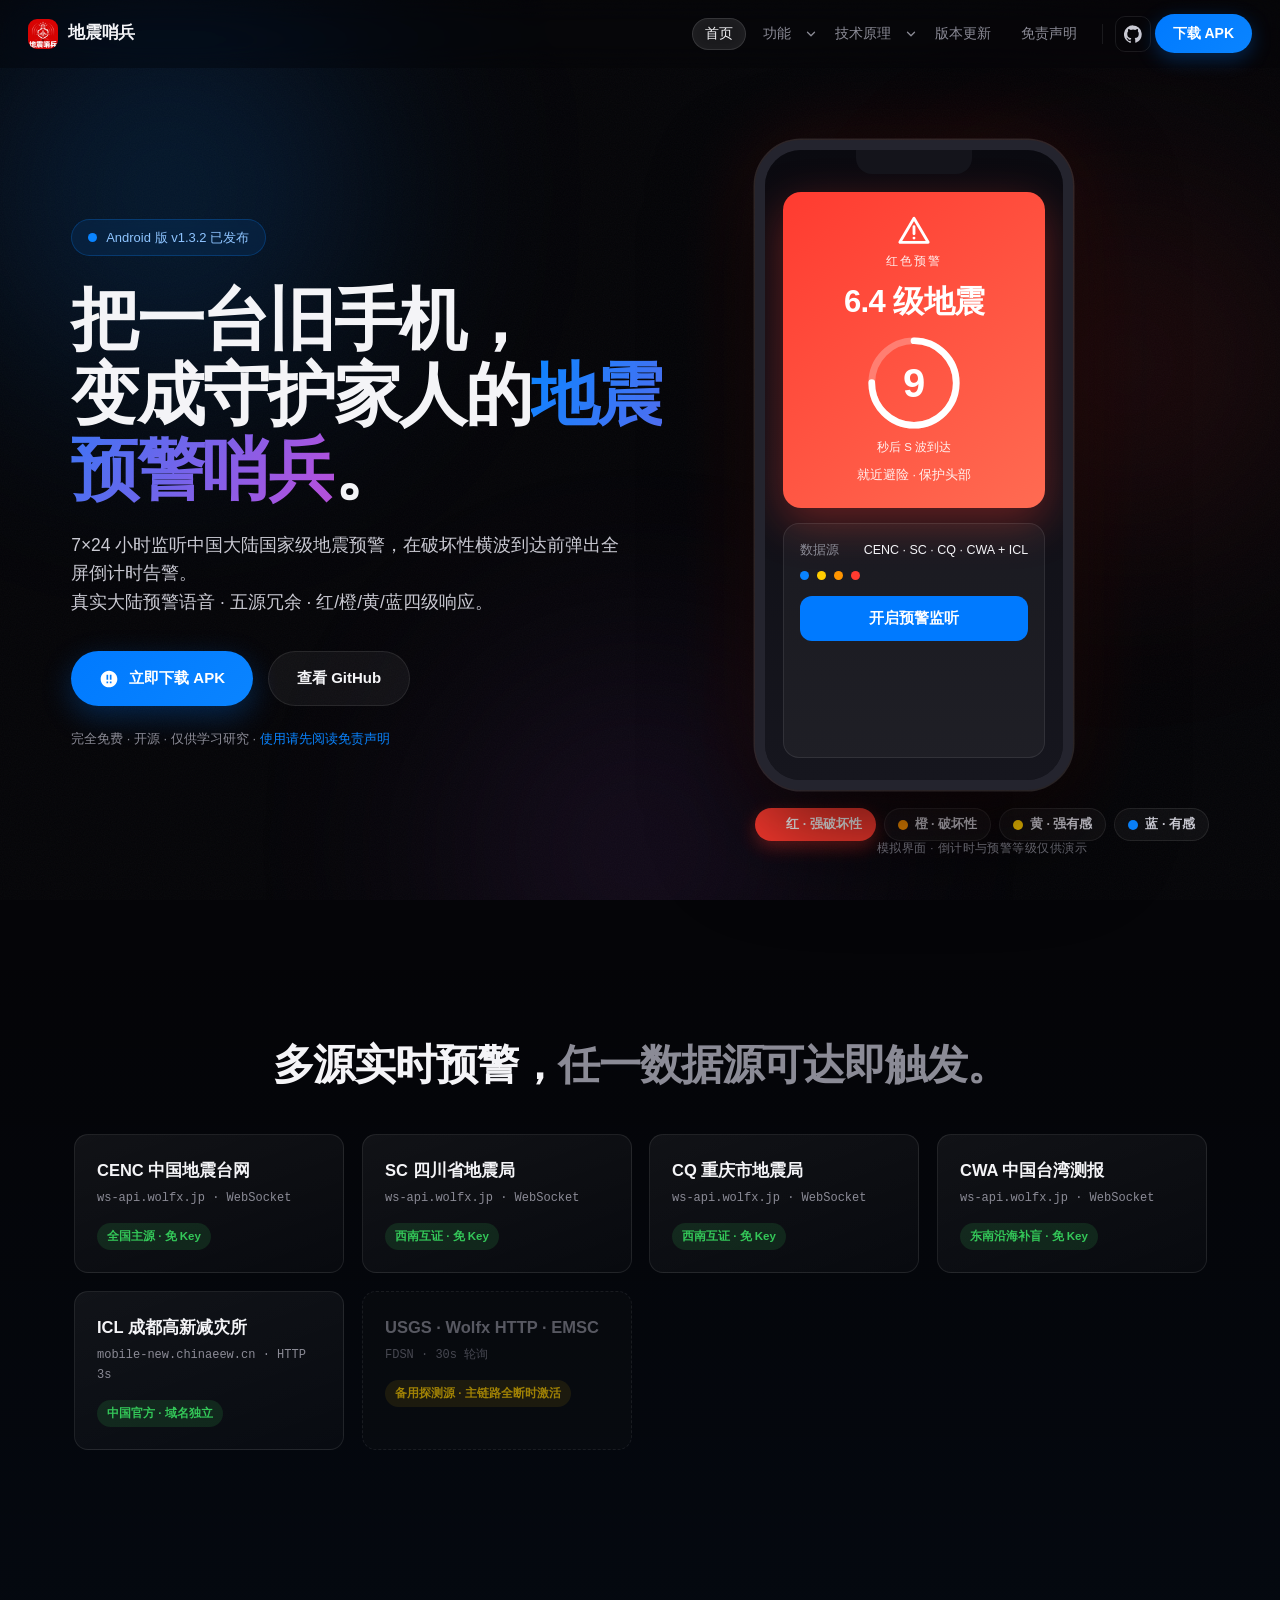
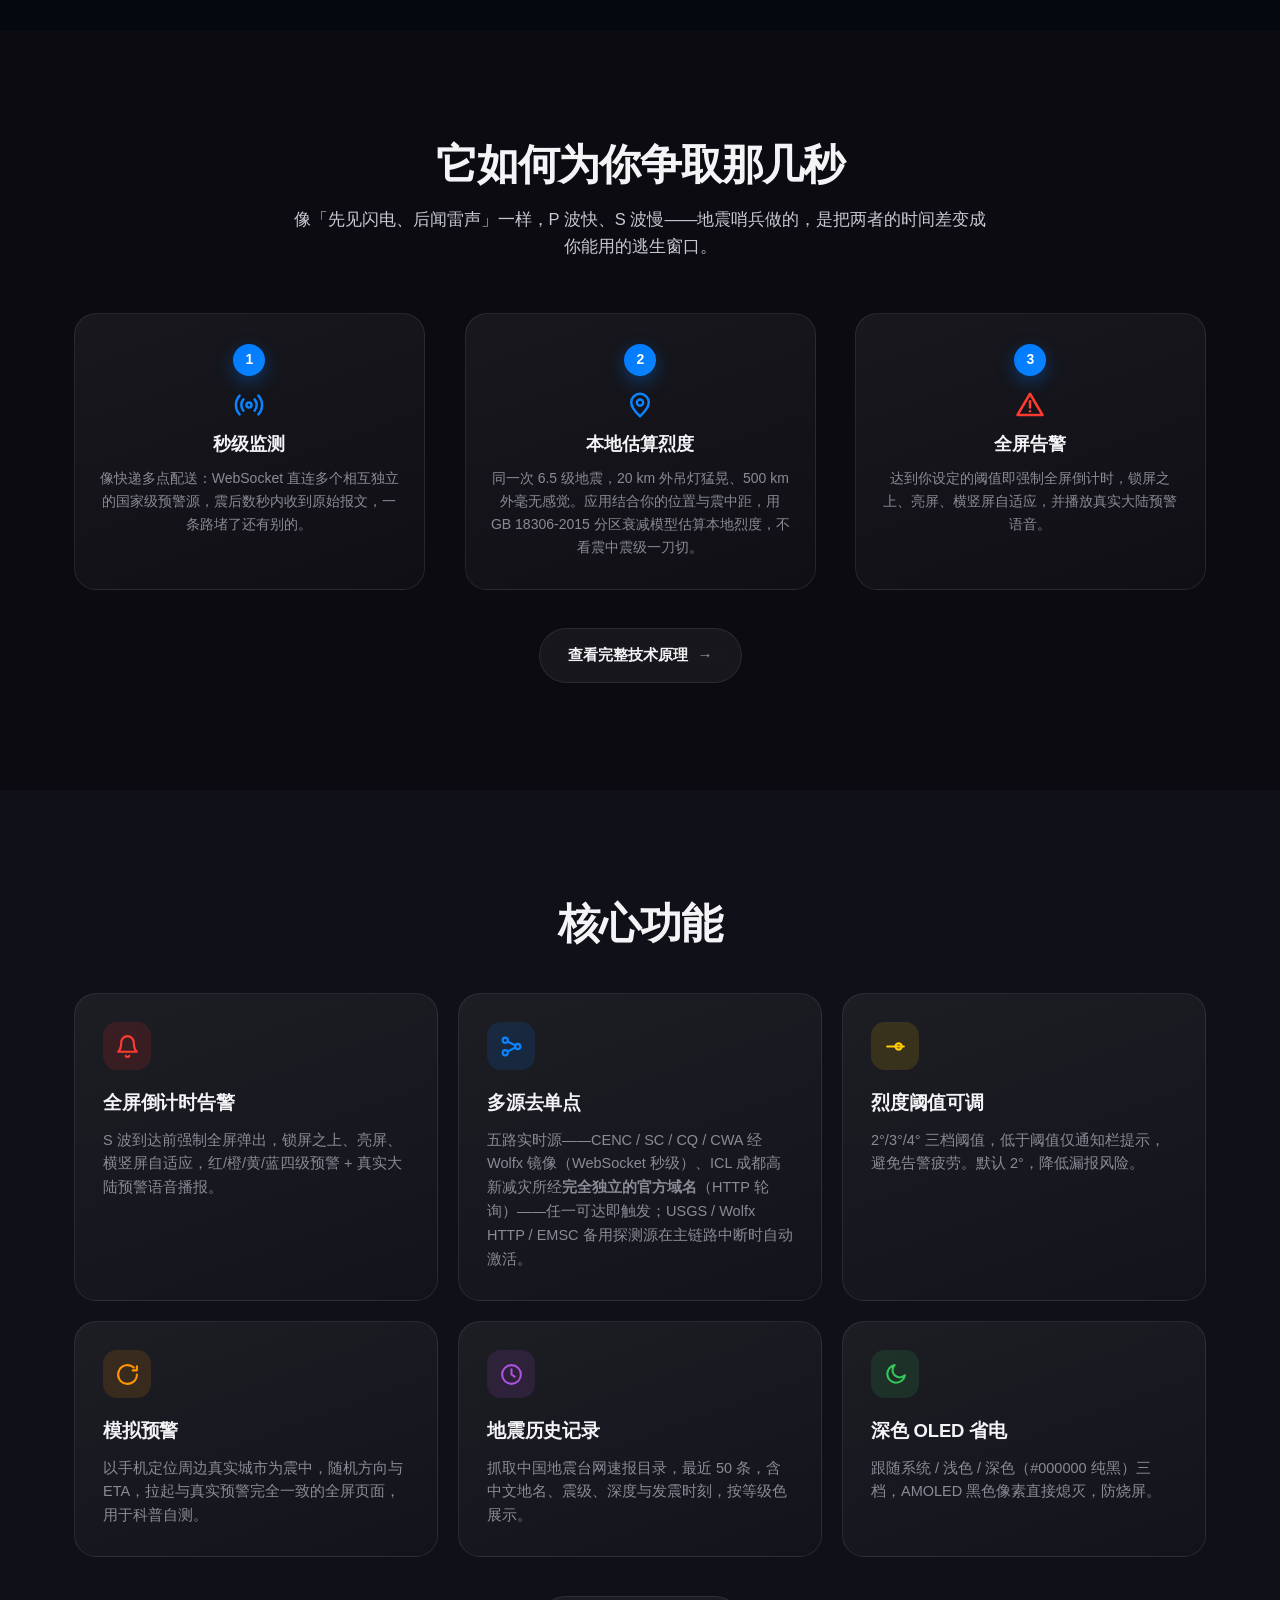
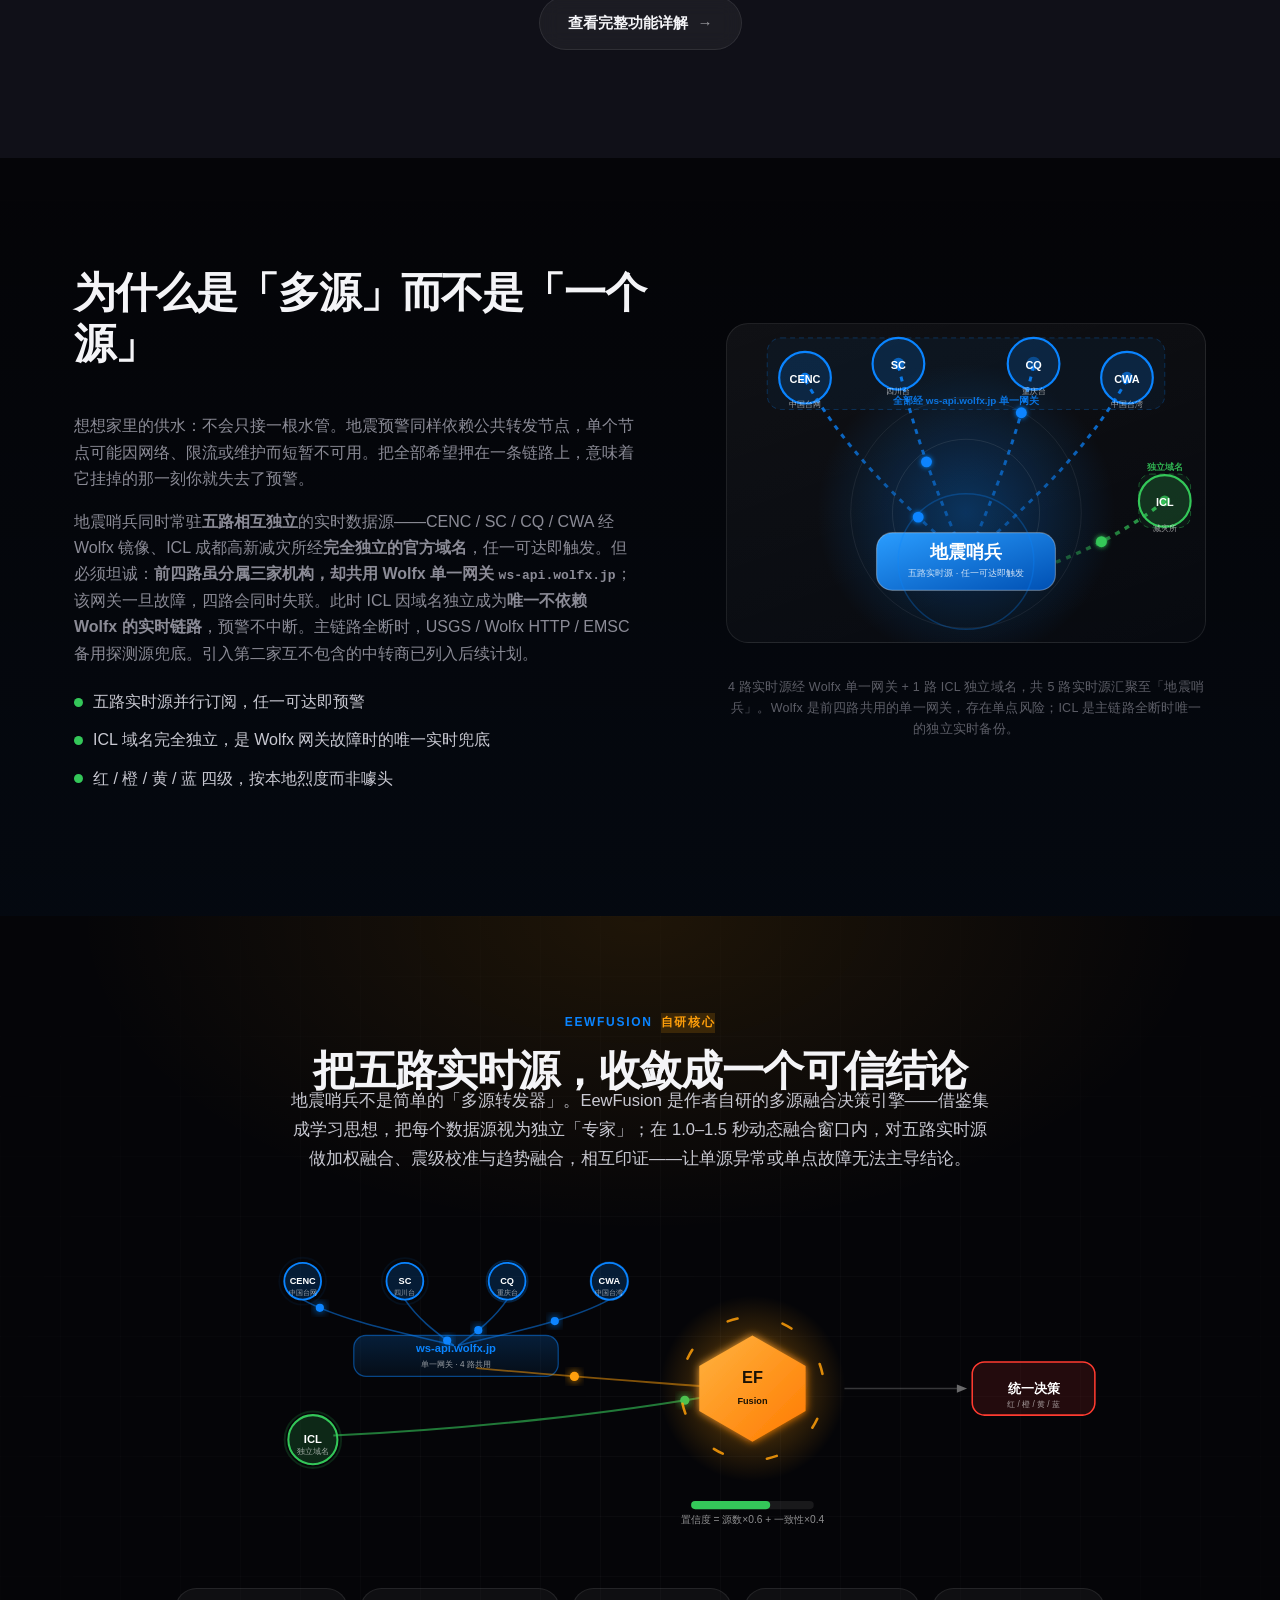
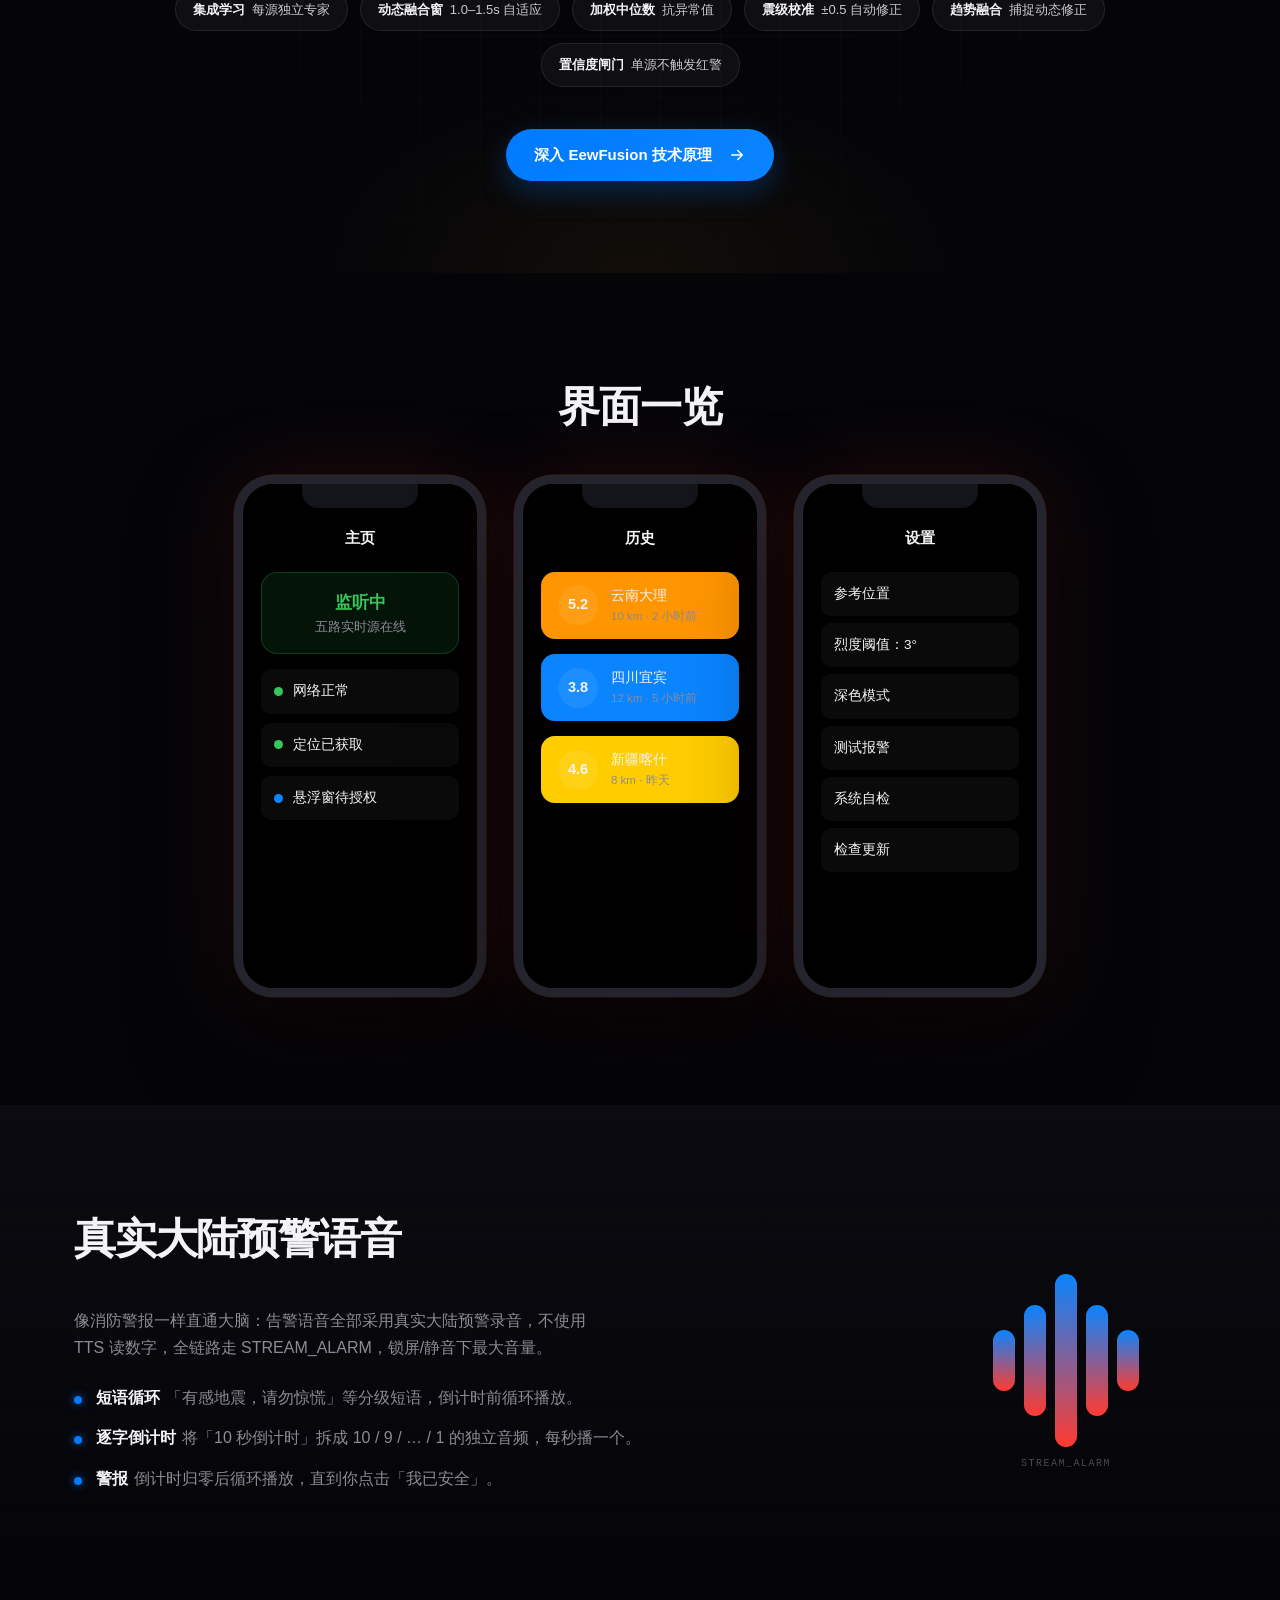
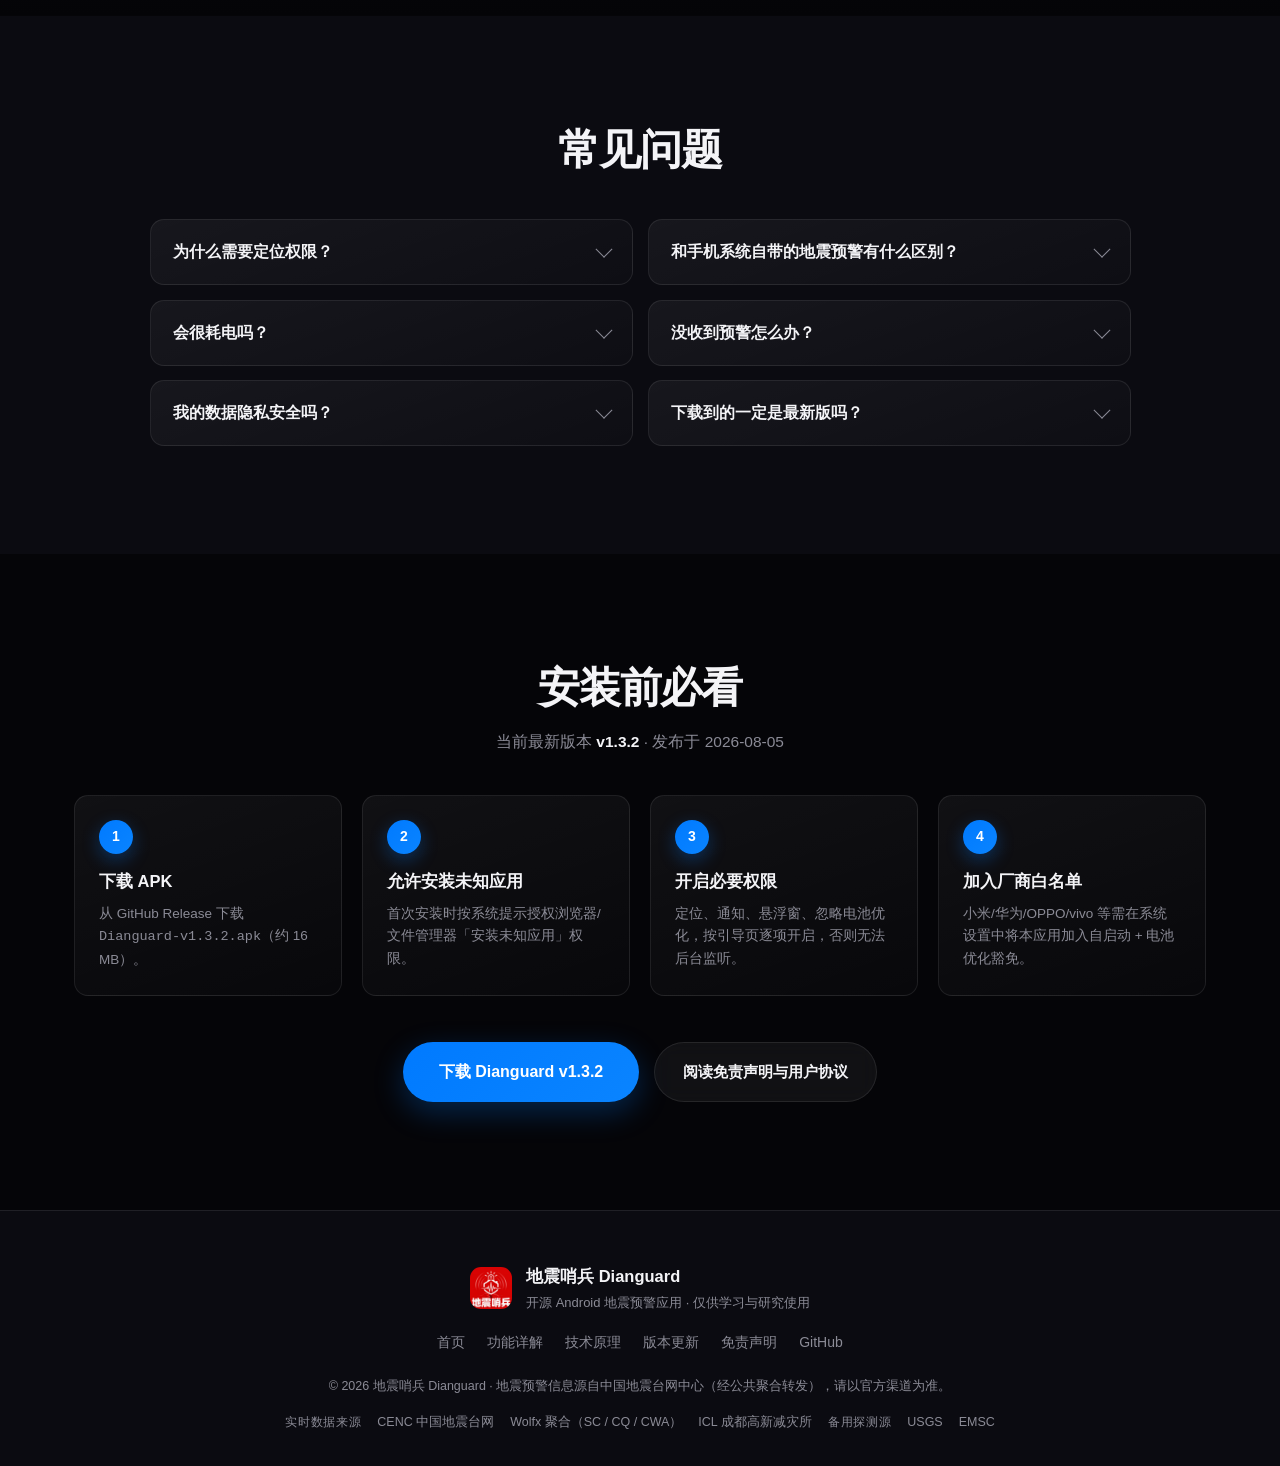
==== commit a3f42e71: "site: 首页倒计时圆环与文案细节精修 - index.html：重构 .alert-eta，把倒计时圆环和数字包进 .eta-clock，   让「秒后 S 波到达」完全位于圆环下方，消除两者重叠" ====
--- a/index.html
+++ b/index.html
@@ -105,11 +105,13 @@
             <div class="alert-level">红色预警</div>
             <div class="alert-mag">6.4 级地震</div>
             <div class="alert-eta">
-              <svg class="eta-ring" viewBox="0 0 100 100" aria-hidden="true">
-                <circle class="eta-ring-bg" cx="50" cy="50" r="44"></circle>
-                <circle class="eta-ring-fg" cx="50" cy="50" r="44"></circle>
-              </svg>
-              <span class="count">12</span>
+              <div class="eta-clock">
+                <svg class="eta-ring" viewBox="0 0 100 100" aria-hidden="true">
+                  <circle class="eta-ring-bg" cx="50" cy="50" r="44"></circle>
+                  <circle class="eta-ring-fg" cx="50" cy="50" r="44"></circle>
+                </svg>
+                <span class="count">12</span>
+              </div>
               <span class="eta-label">秒后 S 波到达</span>
             </div>
             <div class="alert-tip">就近避险 · 保护头部</div>
@@ -146,7 +148,7 @@
 
   <section class="section sources">
     <div class="container">
-      <h2 class="section-title">多源实时预警，<span class="text-muted">任一主机可达即触发。</span></h2>
+      <h2 class="section-title">多源实时预警，<span class="text-muted">任一数据源可达即触发。</span></h2>
       <div class="source-grid">
         <div class="source-card">
           <span class="source-live"><span class="pulse-dot"></span>LIVE</span>
@@ -168,7 +170,7 @@
         </div>
         <div class="source-card">
           <span class="source-live"><span class="pulse-dot"></span>LIVE</span>
-          <div class="source-name">CWA 台湾地震测报</div>
+          <div class="source-name">CWA 中国台湾测报</div>
           <div class="source-url">ws-api.wolfx.jp · WebSocket</div>
           <span class="badge free">东南沿海补盲 · 免 Key</span>
         </div>
@@ -381,7 +383,7 @@
                 <circle cx="402" cy="54" r="26" fill="rgba(10,132,255,0.16)" stroke="#0A84FF" stroke-width="2.2"/>
                 <circle cx="402" cy="54" r="4.5" fill="#0A84FF"><animate attributeName="r" values="4.5;7;4.5" dur="2s" begin="1.2s" repeatCount="indefinite"/><animate attributeName="opacity" values="1;0.4;1" dur="2s" begin="1.2s" repeatCount="indefinite"/></circle>
                 <text x="402" y="59" text-anchor="middle" fill="#fff" font-size="11" font-weight="800">CWA</text>
-                <text x="402" y="84" text-anchor="middle" fill="rgba(255,255,255,0.6)" font-size="8">台湾测报</text>
+                <text x="402" y="84" text-anchor="middle" fill="rgba(255,255,255,0.6)" font-size="8">中国台湾</text>
               </g>
 
               <!-- ICL independent node -->
@@ -404,7 +406,7 @@
               </circle>
             </svg>
           </div>
-          <p class="anim-caption">4 路实时源经 Wolfx 单一网关 + 1 路 ICL 独立域名，共 5 路实时源汇聚至「地震哨兵」。Wolfx 为单一网关风险，ICL 是主链路全断时唯一的独立实时备份。</p>
+          <p class="anim-caption">4 路实时源经 Wolfx 单一网关 + 1 路 ICL 独立域名，共 5 路实时源汇聚至「地震哨兵」。Wolfx 是前四路共用的单一网关，存在单点风险；ICL 是主链路全断时唯一的独立实时备份。</p>
         </div>
     </div>
   </section>
@@ -462,7 +464,7 @@
             <circle r="18" fill="rgba(10,132,255,0.18)" stroke="#0A84FF" stroke-width="1.8"/>
             <circle r="18" fill="none" stroke="#0A84FF" stroke-width="1.8" opacity="0.35"><animate attributeName="r" values="18;24;18" dur="2.4s" begin="1.5s" repeatCount="indefinite"/><animate attributeName="opacity" values="0.35;0;0.35" dur="2.4s" begin="1.5s" repeatCount="indefinite"/></circle>
             <text y="3" text-anchor="middle" fill="#fff" font-size="9" font-weight="700">CWA</text>
-            <text y="13" text-anchor="middle" fill="rgba(255,255,255,0.6)" font-size="7">台湾测报</text>
+            <text y="13" text-anchor="middle" fill="rgba(255,255,255,0.6)" font-size="7">中国台湾</text>
           </g>
 
           <!-- Wolfx single-gateway -->
--- a/styles.css
+++ b/styles.css
@@ -603,14 +603,18 @@
   flex-direction: column;
   align-items: center;
   justify-content: center;
+  gap: 7px;
   margin: 8px 0 4px;
-  min-height: 102px;
+}
+.eta-clock {
+  position: relative;
+  width: 96px; height: 96px;
+  display: flex; align-items: center; justify-content: center;
 }
 .alert-eta .eta-ring {
   position: absolute;
-  top: 50%; left: 50%;
-  width: 94px; height: 94px;
-  transform: translate(-50%, -58%);
+  inset: 0;
+  width: 100%; height: 100%;
 }
 .alert-eta .eta-ring-bg { fill: none; stroke: rgba(255,255,255,0.26); stroke-width: 7; }
 .alert-eta .eta-ring-fg {
@@ -625,7 +629,7 @@
   transition: stroke-dashoffset 1s linear;
 }
 .alert-eta .count { font-size: 40px; font-weight: 800; line-height: 1; position: relative; z-index: 1; }
-.alert-eta .eta-label { font-size: 11.5px; opacity: 0.92; margin-top: 3px; z-index: 1; }
+.alert-eta .eta-label { font-size: 11.5px; opacity: 0.92; position: relative; z-index: 1; }
 
 /* 首页 hero：倒计时归零后弹出的分级提醒 */
 .alert-popup {
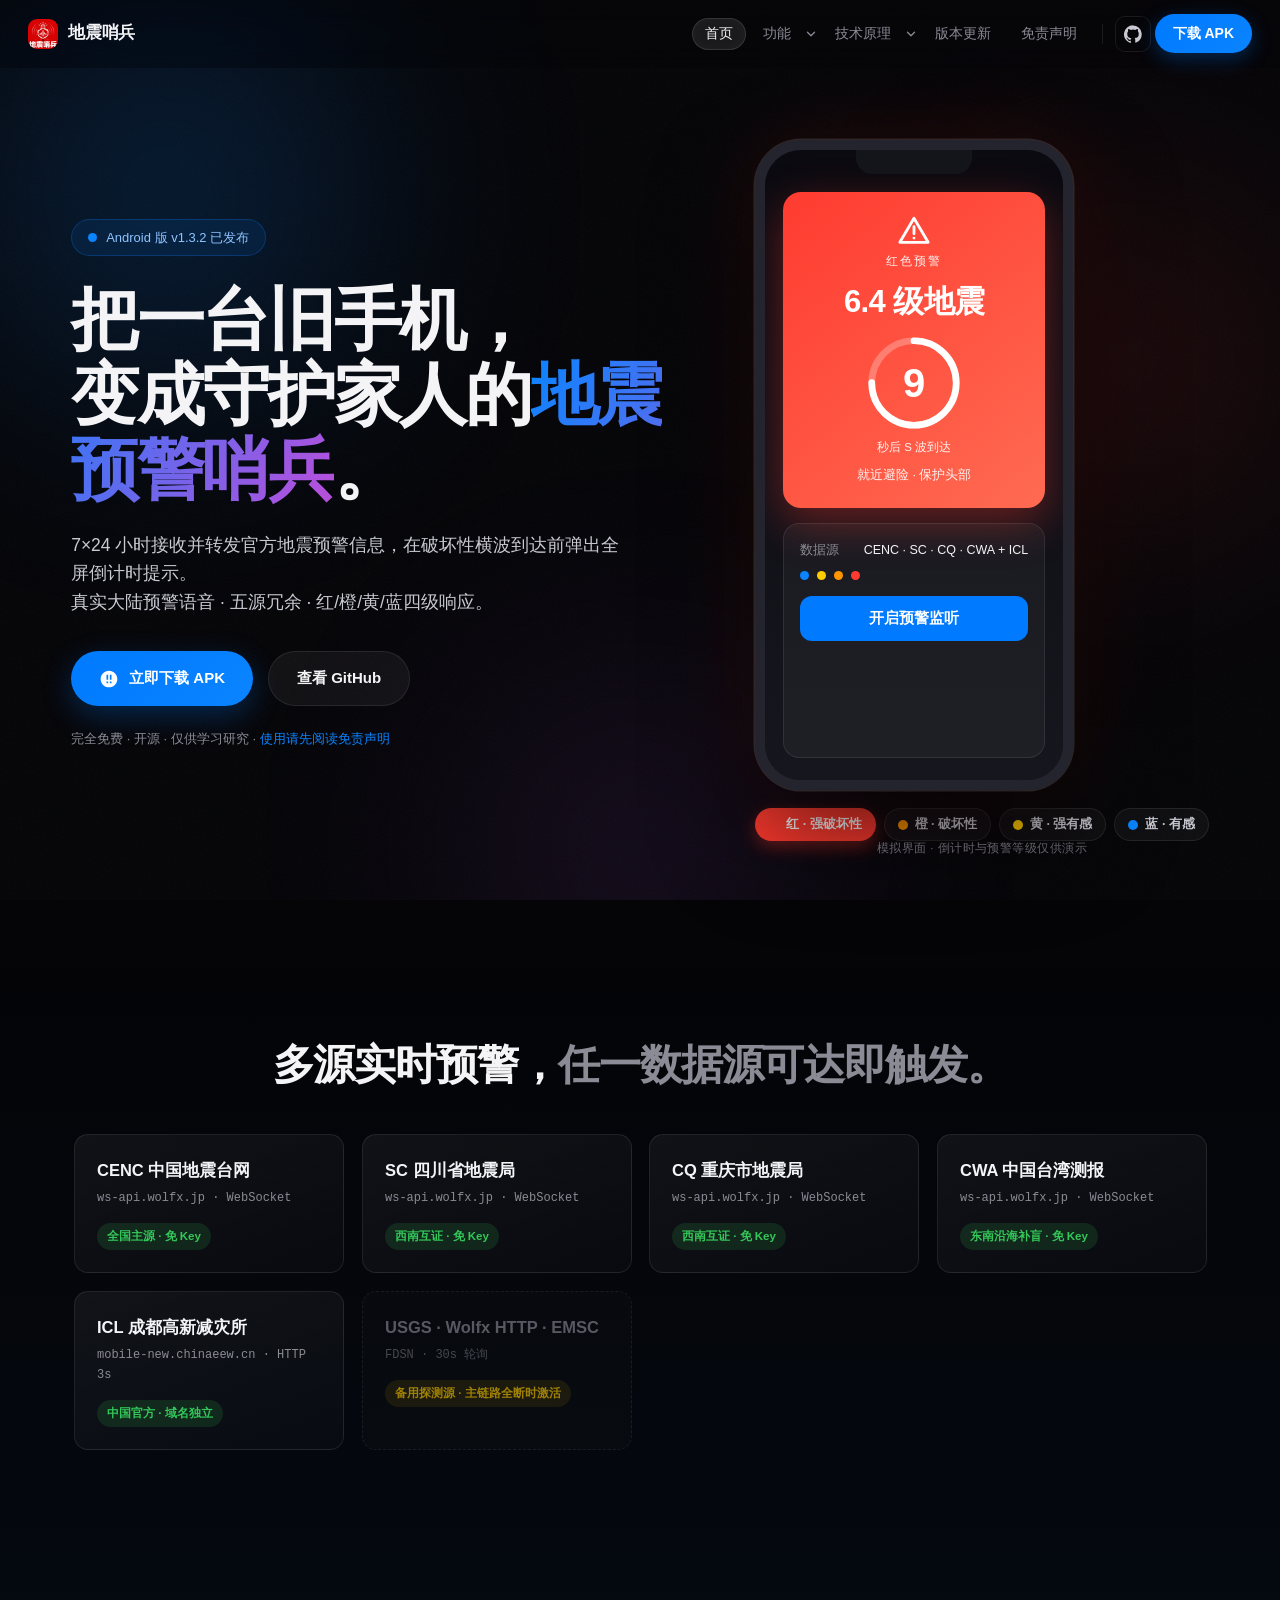
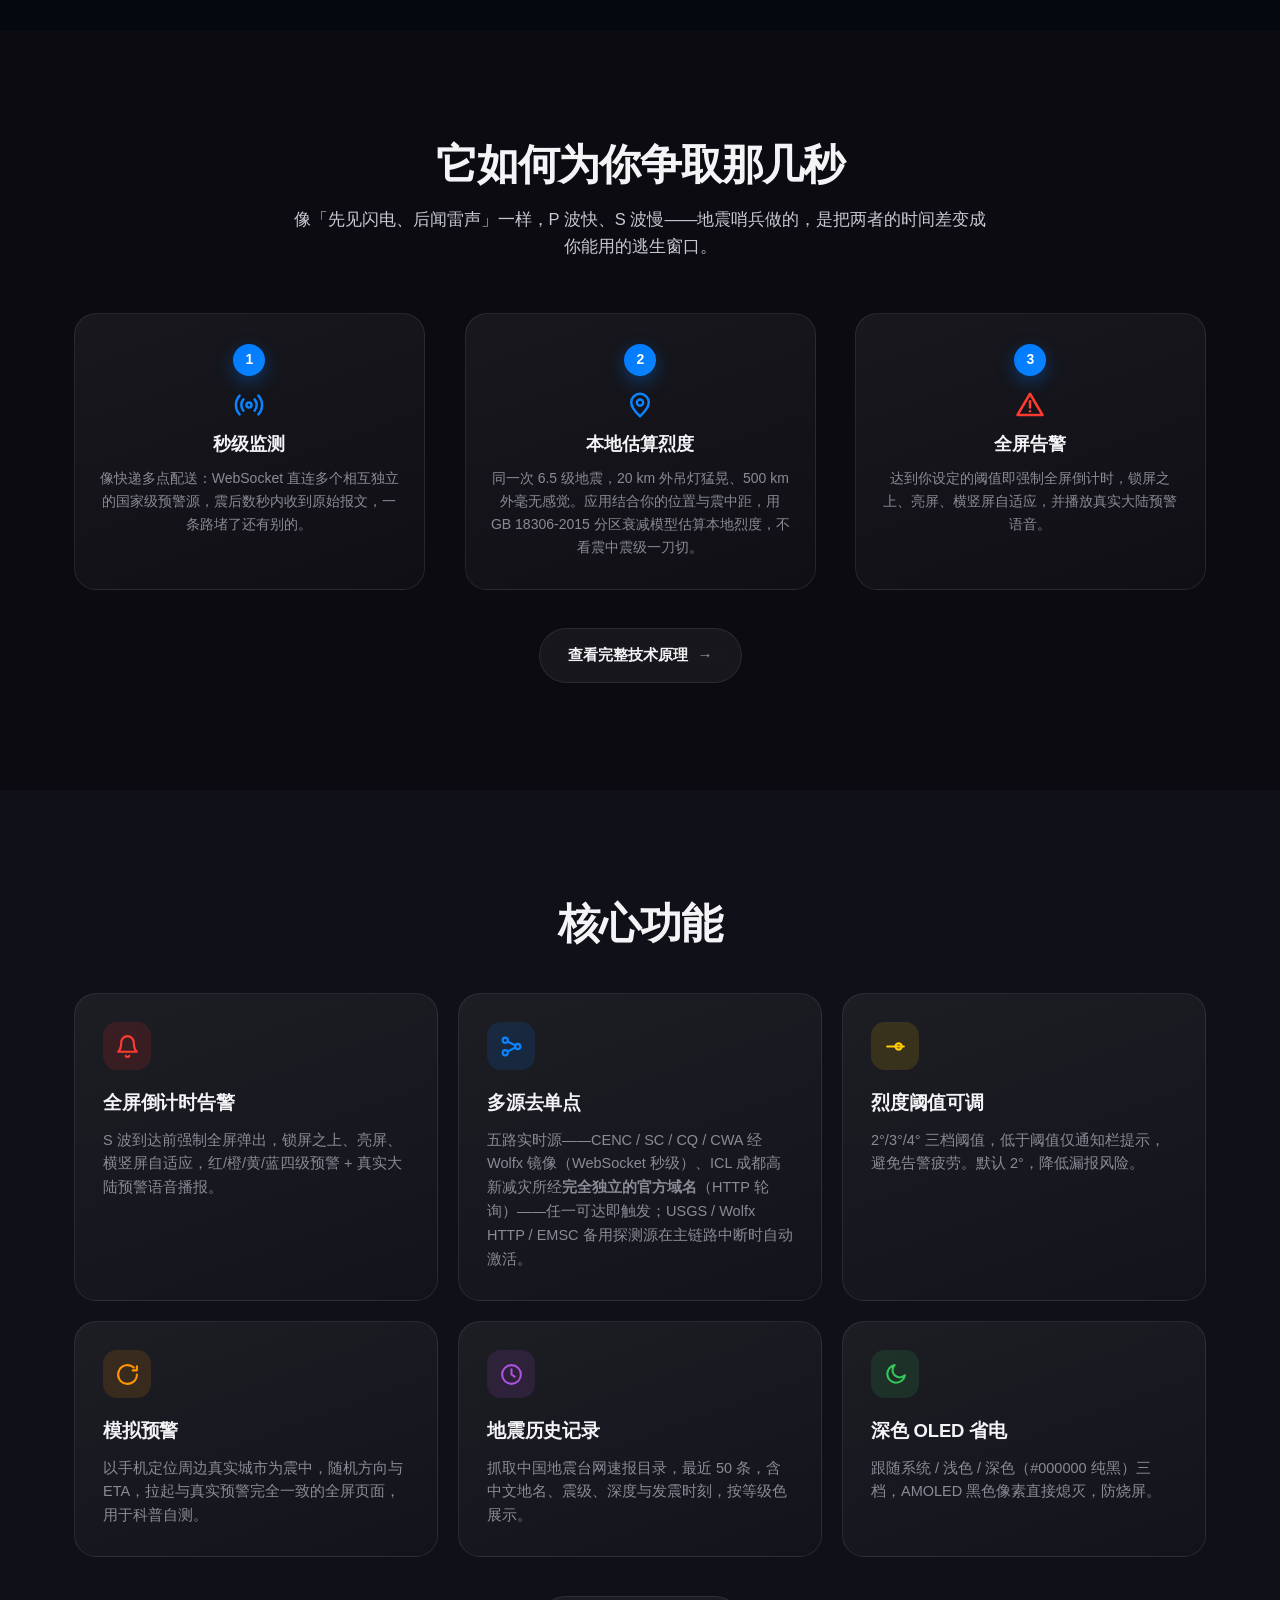
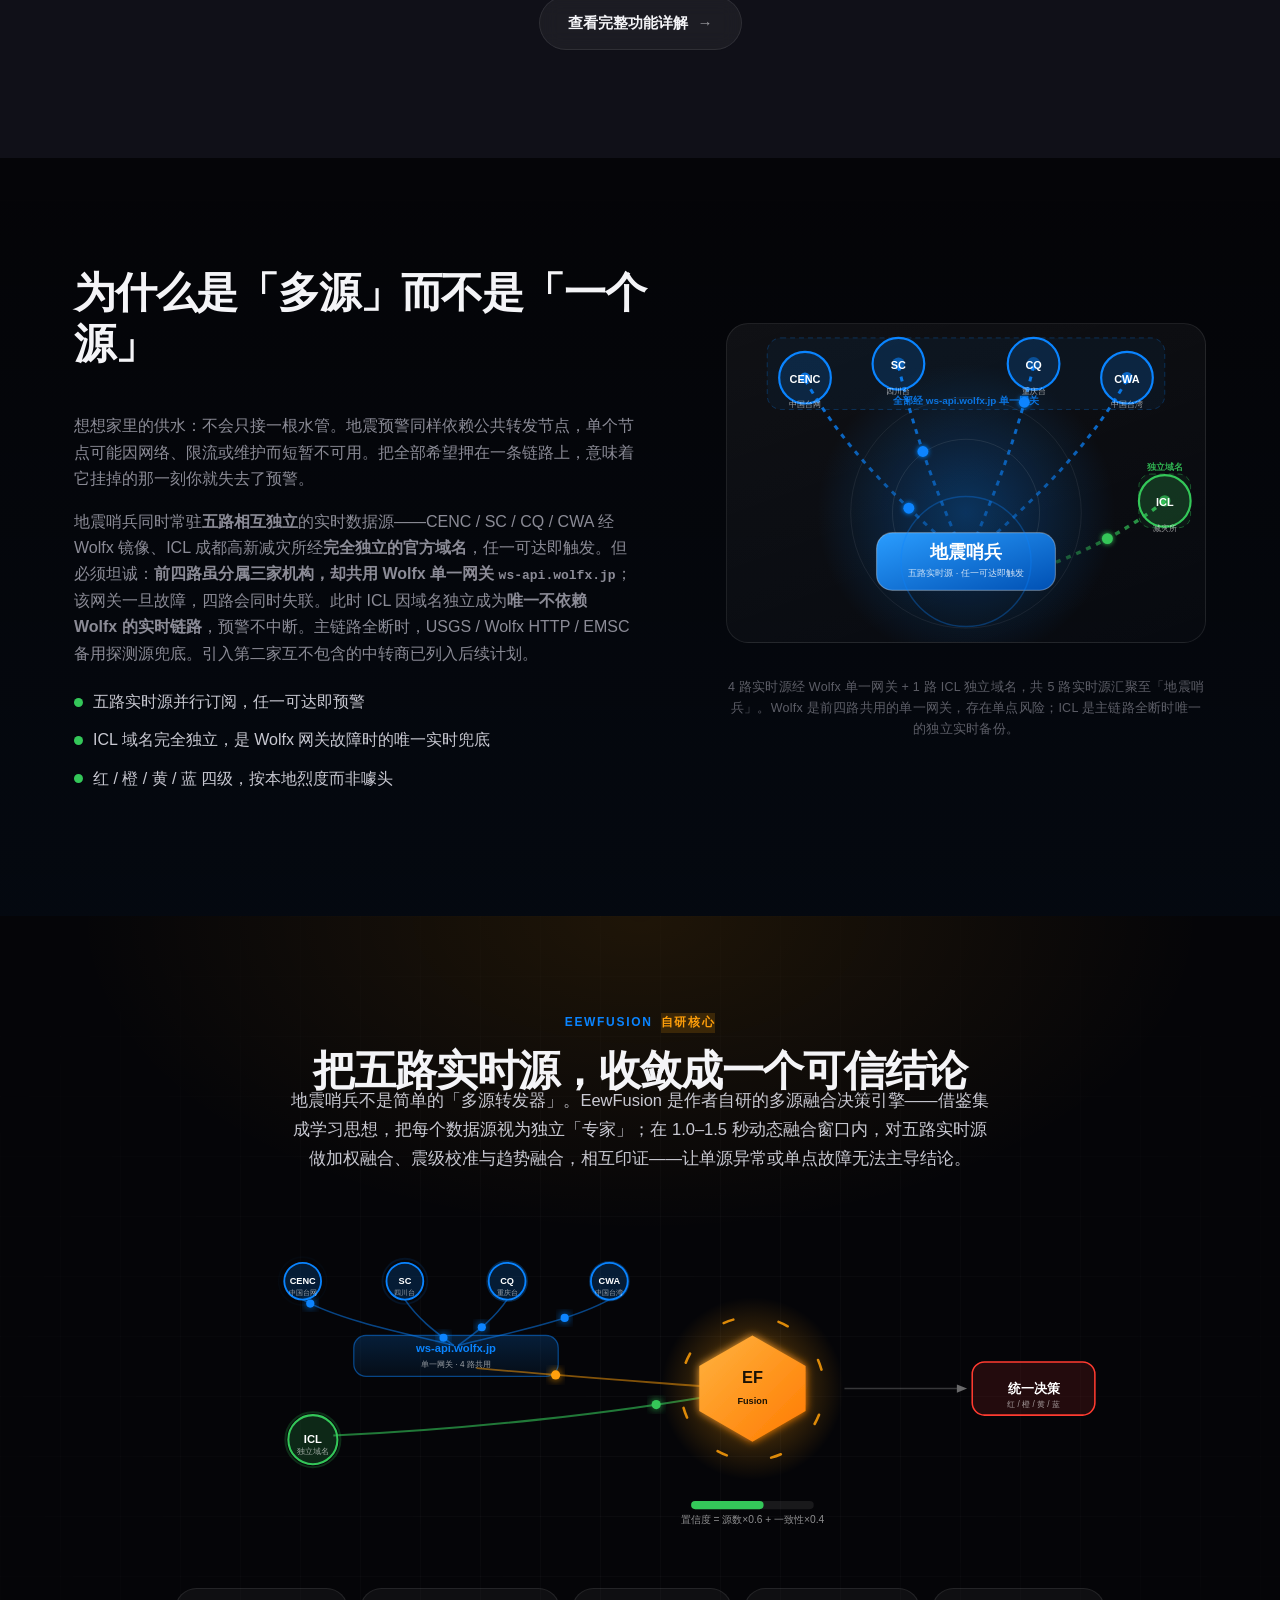
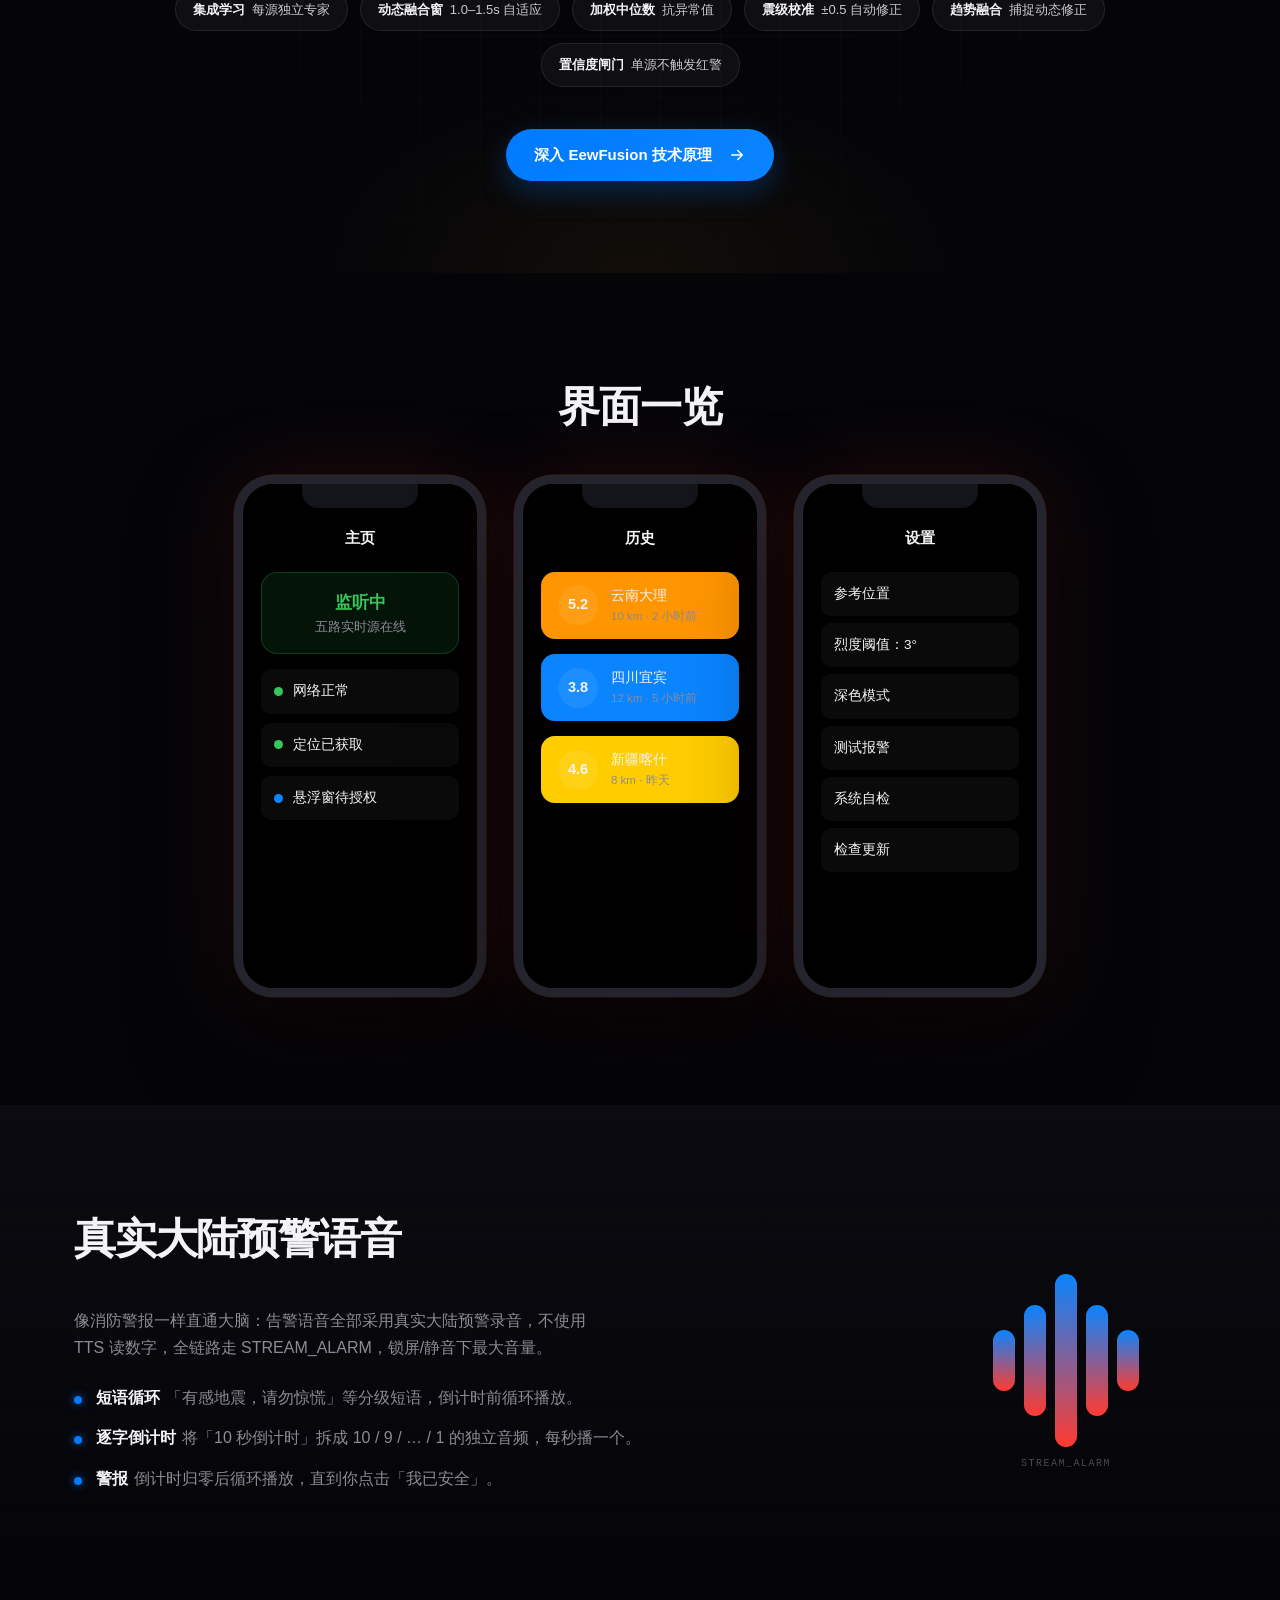
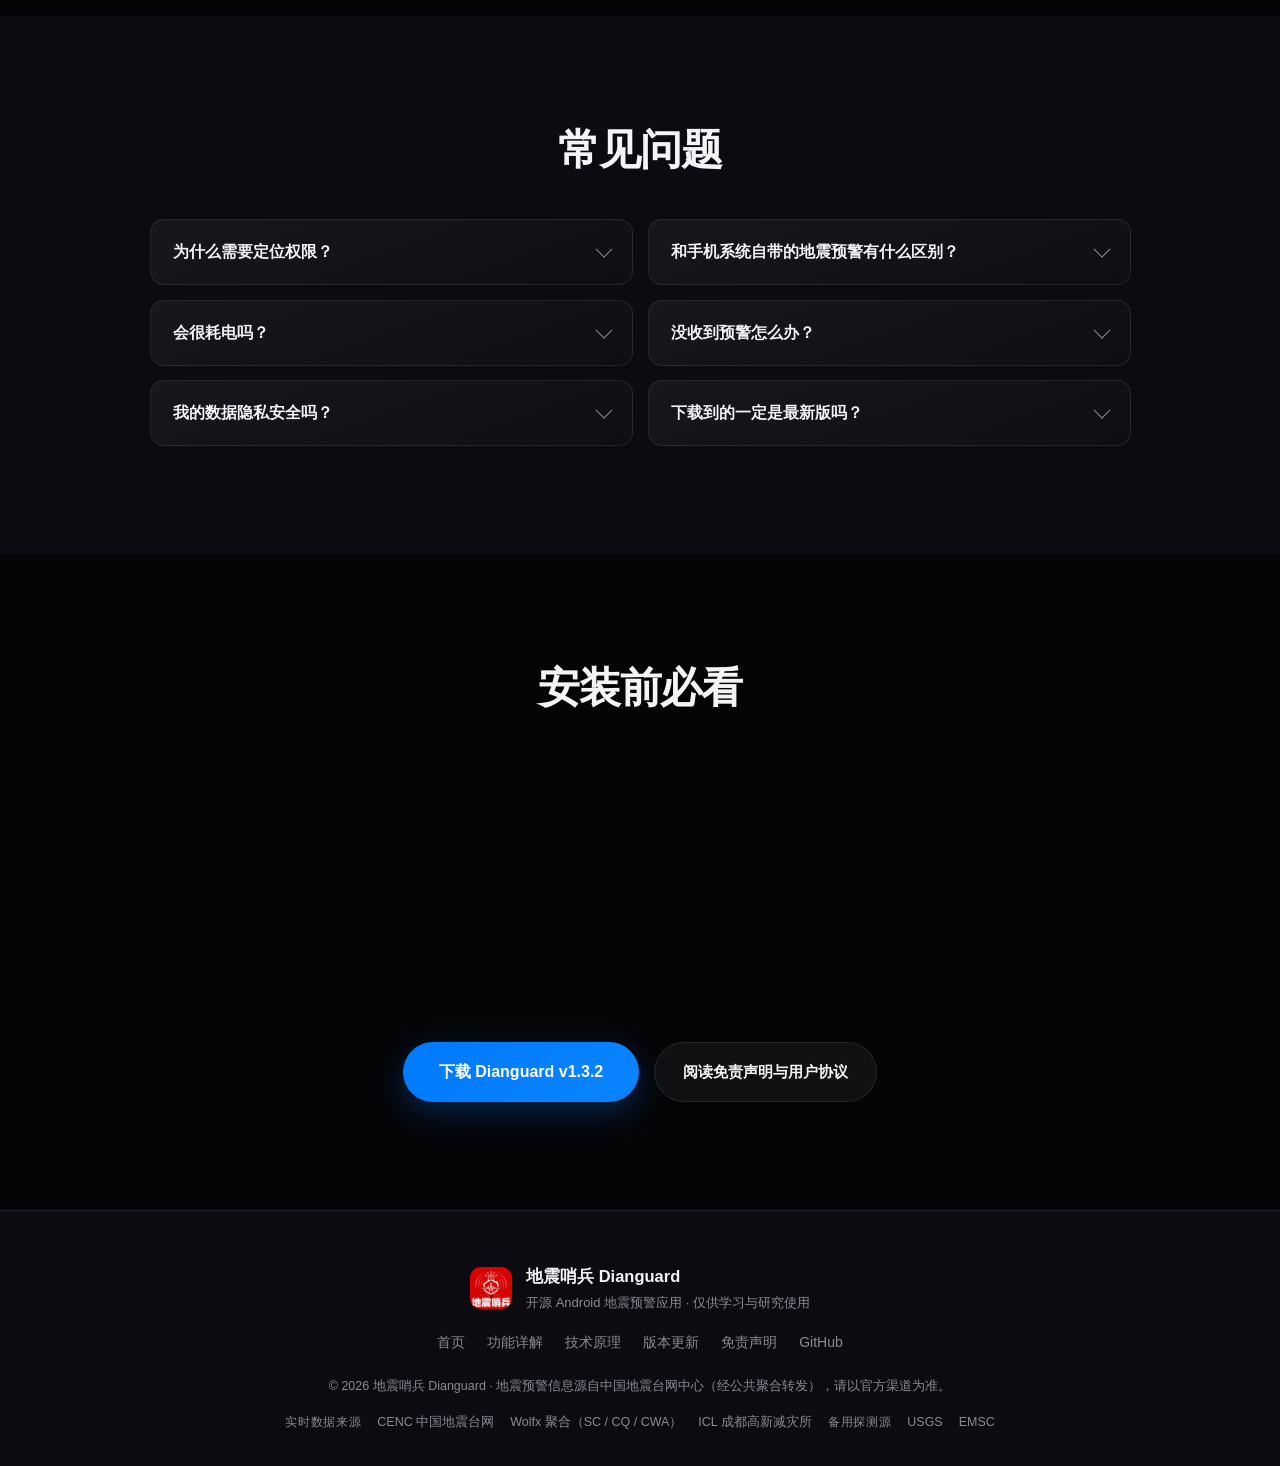
==== commit cd36ff10: "docs: 官网首页定位与隐私表述合规整改" ====
--- a/index.html
+++ b/index.html
@@ -4,7 +4,7 @@
   <meta charset="UTF-8">
   <meta name="viewport" content="width=device-width, initial-scale=1.0">
   <title>地震哨兵 Dianguard — 私人地震预警哨兵</title>
-  <meta name="description" content="地震哨兵是一款面向中国大陆用户的 Android 地震预警应用。五路实时源并行（CENC / SC / CQ / CWA + ICL），自研 EewFusion v2.4 融合引擎，在破坏性 S 波到达前以全屏倒计时 + 真实大陆预警语音告警。">
+  <meta name="description" content="地震哨兵是一款面向中国大陆用户的 Android 应用，定位为官方地震预警信息的接收与转发展示终端。订阅五路实时源（CENC / SC / CQ / CWA + ICL），在破坏性 S 波到达前以全屏倒计时 + 真实大陆预警语音提醒。预警信息以官方渠道为准。">
   <meta name="theme-color" content="#050508">
   <meta name="color-scheme" content="dark">
   <link rel="icon" type="image/png" href="assets/ic_launcher.png">
@@ -12,7 +12,7 @@
   <meta property="og:type" content="website">
   <meta property="og:site_name" content="地震哨兵 Dianguard">
   <meta property="og:title" content="地震哨兵 Dianguard — 私人地震预警哨兵">
-  <meta property="og:description" content="地震哨兵是一款面向中国大陆用户的 Android 地震预警应用。五路实时源并行（CENC / SC / CQ / CWA + ICL），自研 EewFusion v2.4 融合引擎，在破坏性 S 波到达前以全屏倒计时 + 真实大陆预警语音告警。">
+  <meta property="og:description" content="地震哨兵是一款面向中国大陆用户的 Android 应用，定位为官方地震预警信息的接收与转发展示终端。订阅五路实时源（CENC / SC / CQ / CWA + ICL），在破坏性 S 波到达前以全屏倒计时 + 真实大陆预警语音提醒。预警信息以官方渠道为准。">
   <meta property="og:url" content="https://lokeily.github.io/dianguard-site/">
   <meta property="og:image" content="https://lokeily.github.io/dianguard-site/assets/og-cover.png">
   <meta property="og:image:width" content="1200">
@@ -20,7 +20,7 @@
   <meta property="og:locale" content="zh_CN">
   <meta name="twitter:card" content="summary_large_image">
   <meta name="twitter:title" content="地震哨兵 Dianguard — 私人地震预警哨兵">
-  <meta name="twitter:description" content="地震哨兵是一款面向中国大陆用户的 Android 地震预警应用。五路实时源并行（CENC / SC / CQ / CWA + ICL），自研 EewFusion v2.4 融合引擎，在破坏性 S 波到达前以全屏倒计时 + 真实大陆预警语音告警。">
+  <meta name="twitter:description" content="地震哨兵是一款面向中国大陆用户的 Android 应用，定位为官方地震预警信息的接收与转发展示终端。订阅五路实时源（CENC / SC / CQ / CWA + ICL），在破坏性 S 波到达前以全屏倒计时 + 真实大陆预警语音提醒。预警信息以官方渠道为准。">
   <meta name="twitter:image" content="https://lokeily.github.io/dianguard-site/assets/og-cover.png">
   <link rel="stylesheet" href="styles.css">
   <script type="application/ld+json">
@@ -80,7 +80,7 @@
         变成守护家人的<span class="gradient-text">地震预警哨兵</span>。
       </h1>
       <p class="hero-subtitle">
-        7×24 小时监听中国大陆国家级地震预警，在破坏性横波到达前弹出全屏倒计时告警。<br>
+        7×24 小时接收并转发官方地震预警信息，在破坏性横波到达前弹出全屏倒计时提示。<br>
         真实大陆预警语音 · 五源冗余 · 红/橙/黄/蓝四级响应。
       </p>
       <div class="hero-actions">
@@ -626,7 +626,7 @@
       <div class="faq-grid">
         <details class="faq-item">
           <summary>为什么需要定位权限？</summary>
-          <p>预警的价值在于「你所在地」会有多大影响，而非震中震级。应用用你的位置估算所在地烈度并推算 S 波到达倒计时。坐标仅保存在本机，不上传。</p>
+          <p>预警的价值在于「你所在地」会有多大影响，而非震中震级。应用用你的位置估算所在地烈度并推算 S 波到达倒计时。坐标用于本机计算震中距；生成中文地名时会调用系统或第三方地理编码服务（详见免责声明）。</p>
         </details>
         <details class="faq-item">
           <summary>和手机系统自带的地震预警有什么区别？</summary>
@@ -642,7 +642,7 @@
         </details>
         <details class="faq-item">
           <summary>我的数据隐私安全吗？</summary>
-          <p>应用不收集、不统计、不上报任何个人信息，除网络请求必须的 URL 路径外无任何数据上报行为。详见<a href="disclaimer.html">免责声明与用户协议</a>。</p>
+          <p>应用无埋点、无统计 SDK、无广告、无推送 SDK；除地震预警数据订阅与逆地理编码所必需的坐标参数外，不收集、不上报您的其他个人信息。详见<a href="disclaimer.html">免责声明与用户协议</a>。</p>
         </details>
         <details class="faq-item">
           <summary>下载到的一定是最新版吗？</summary>
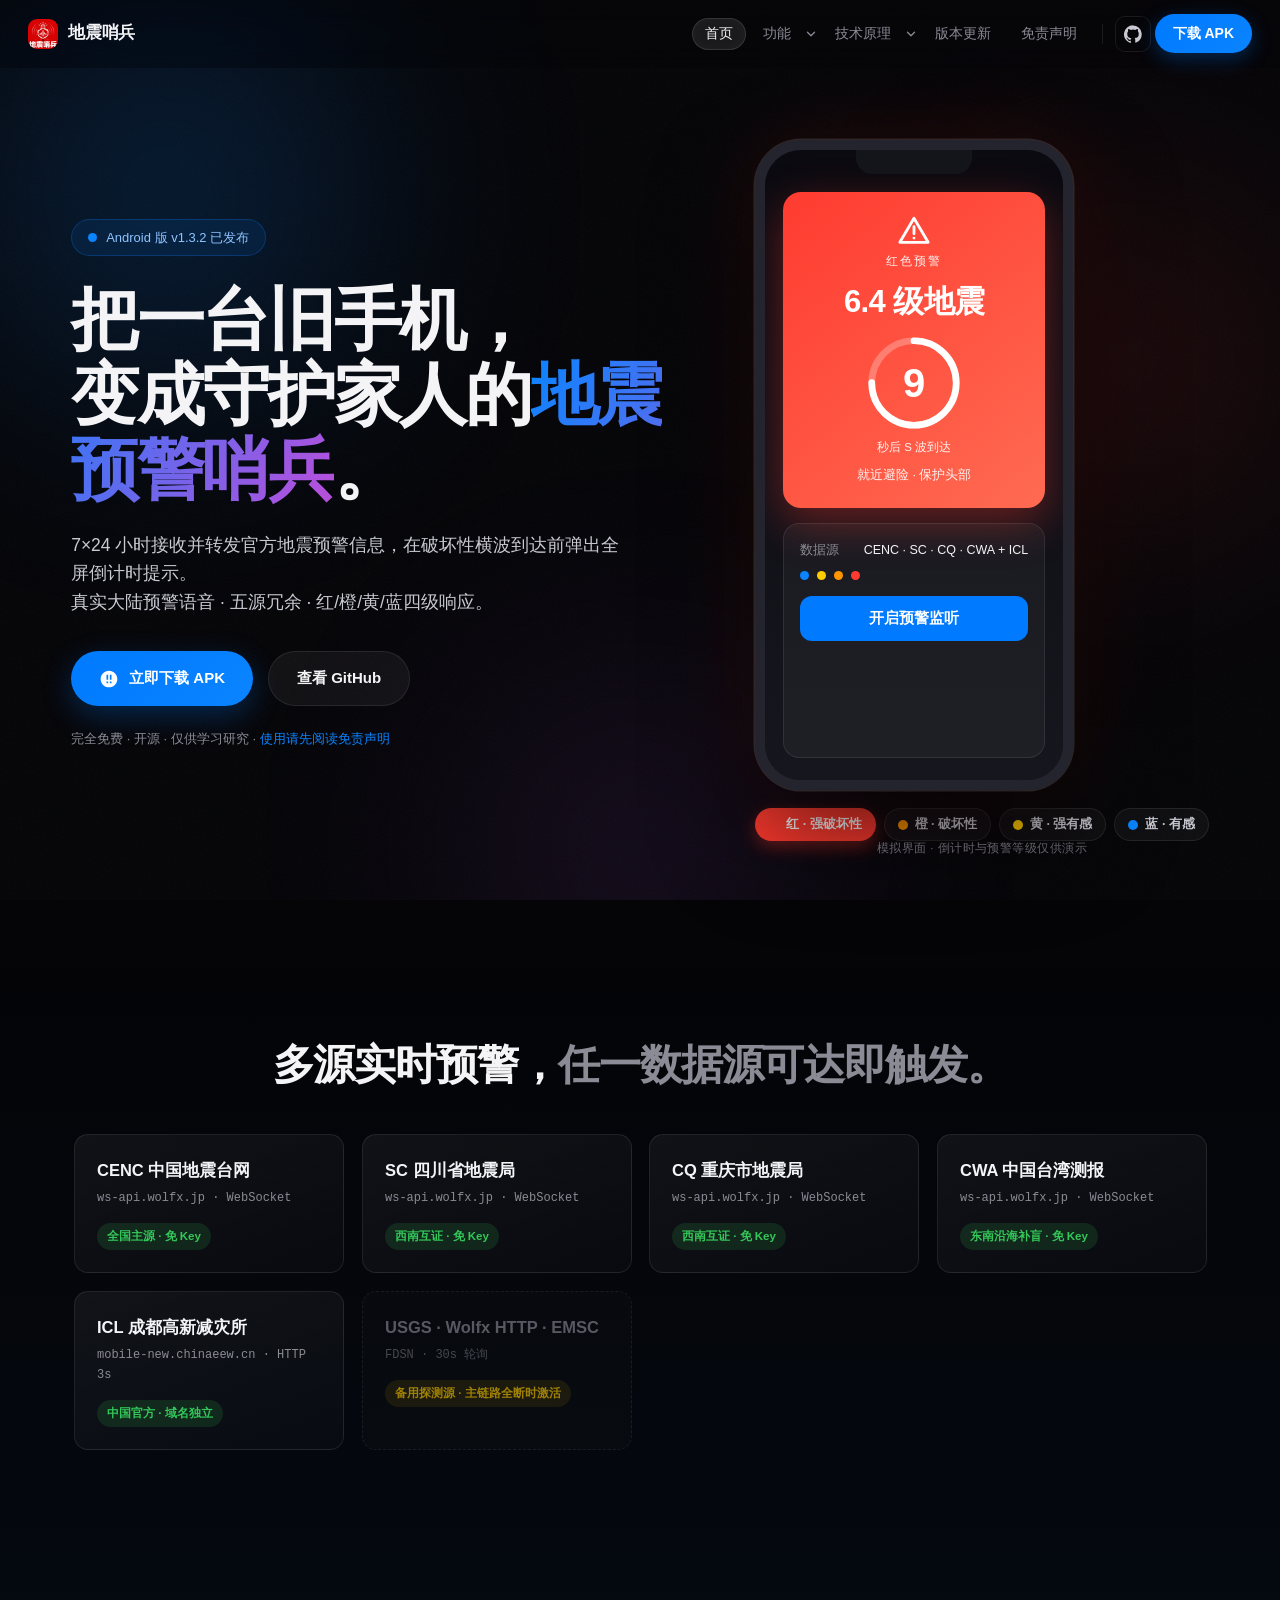
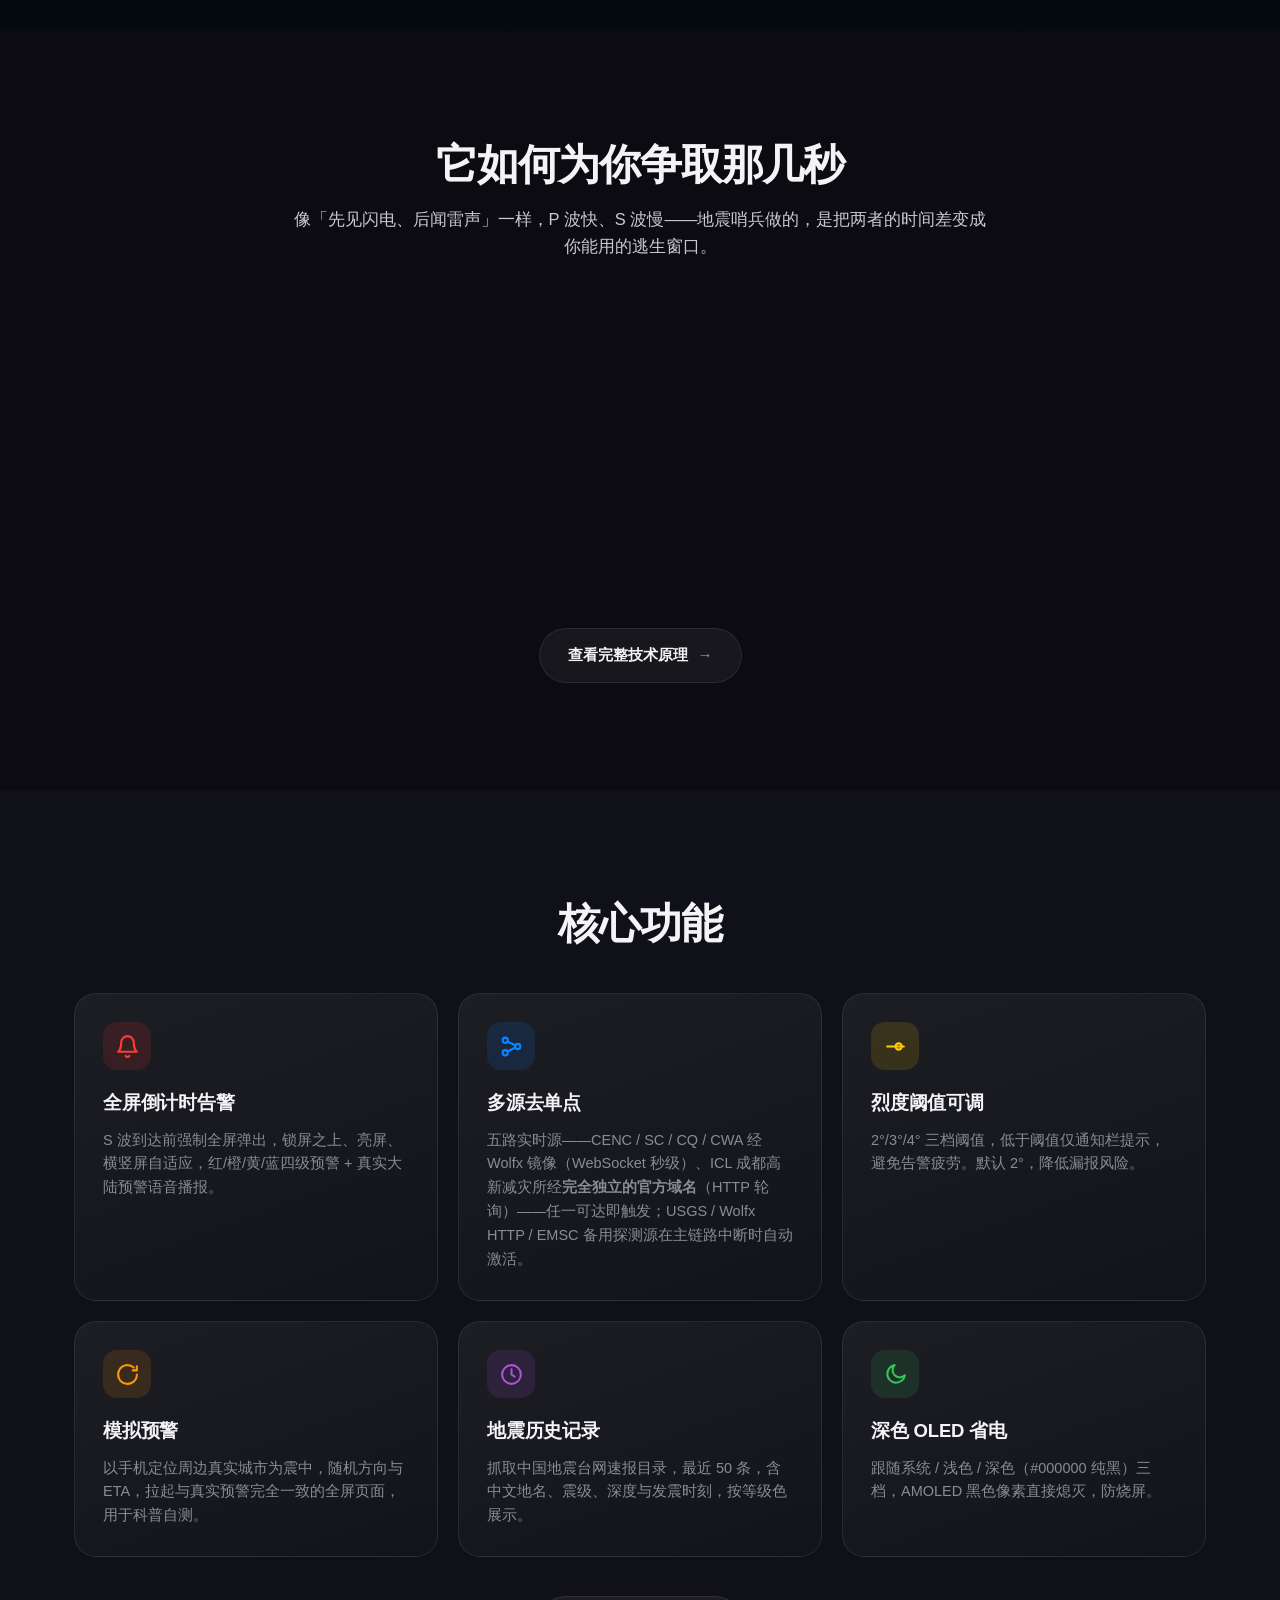
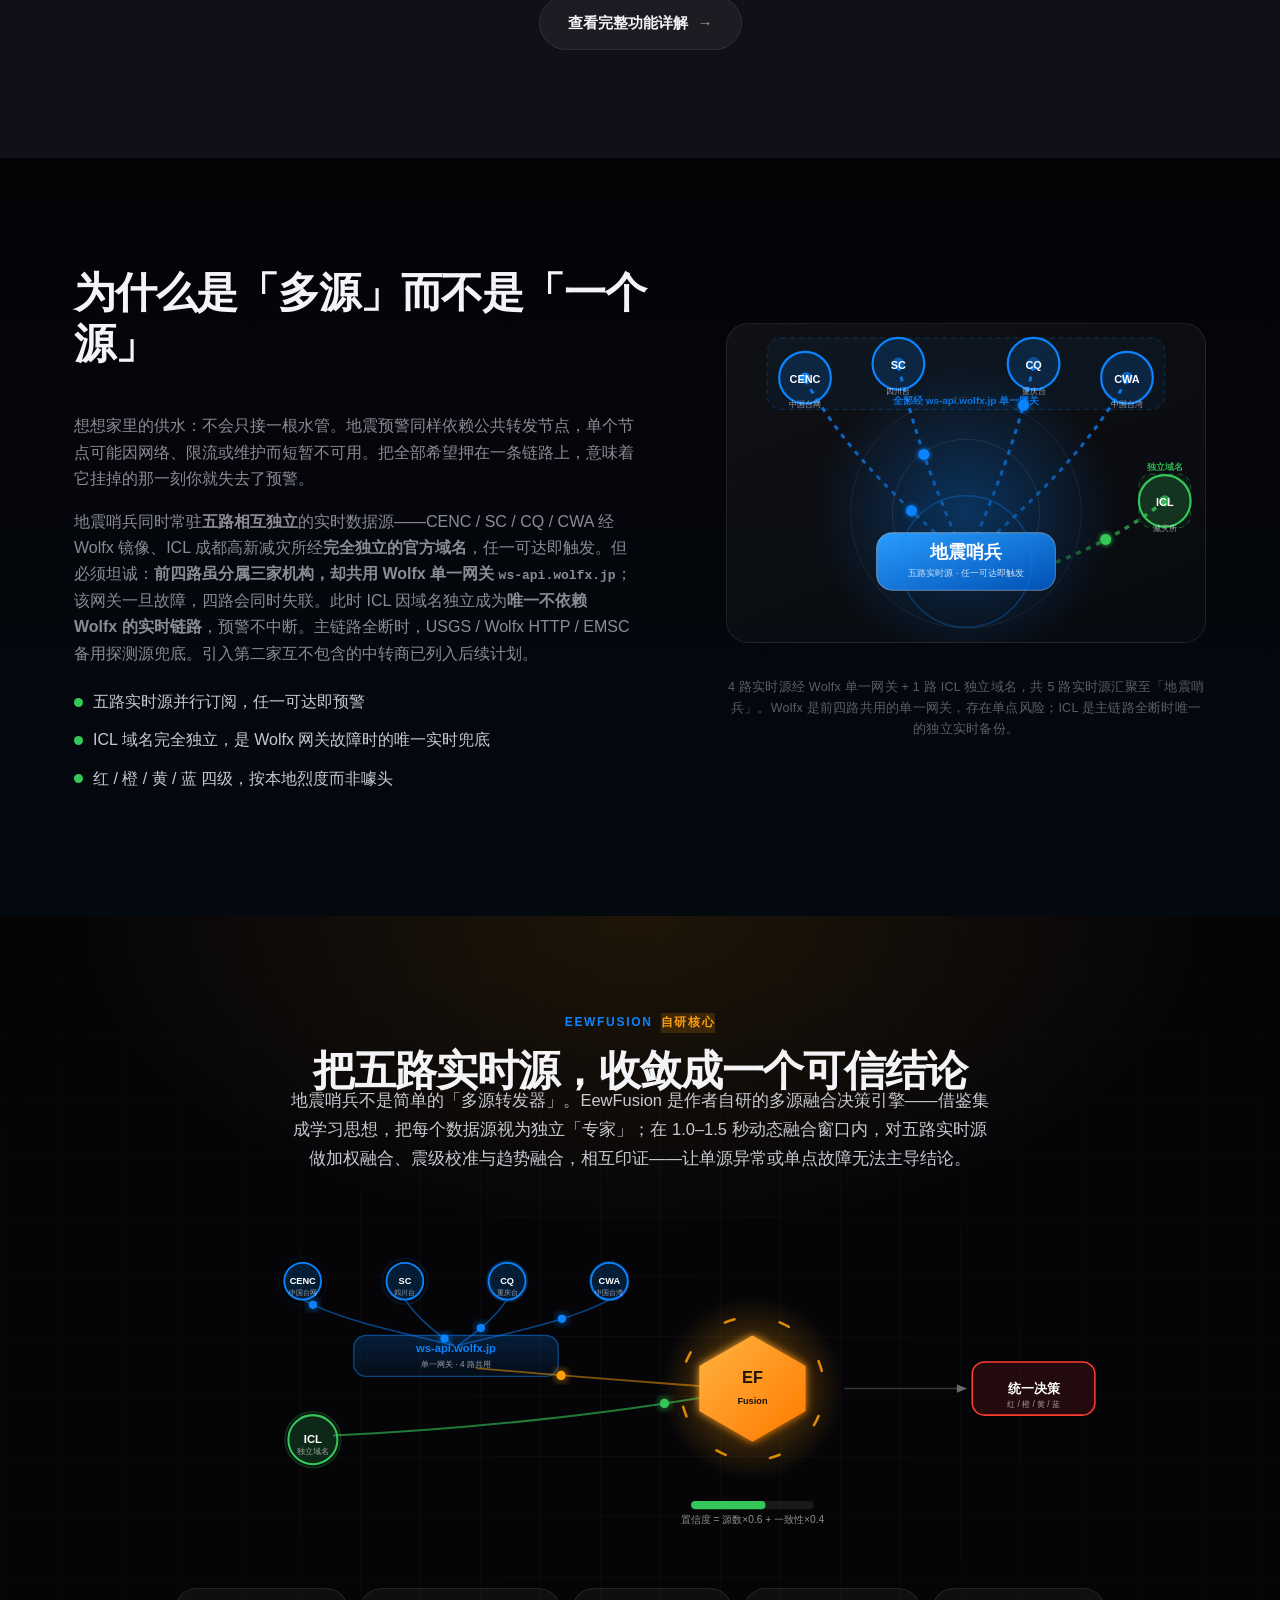
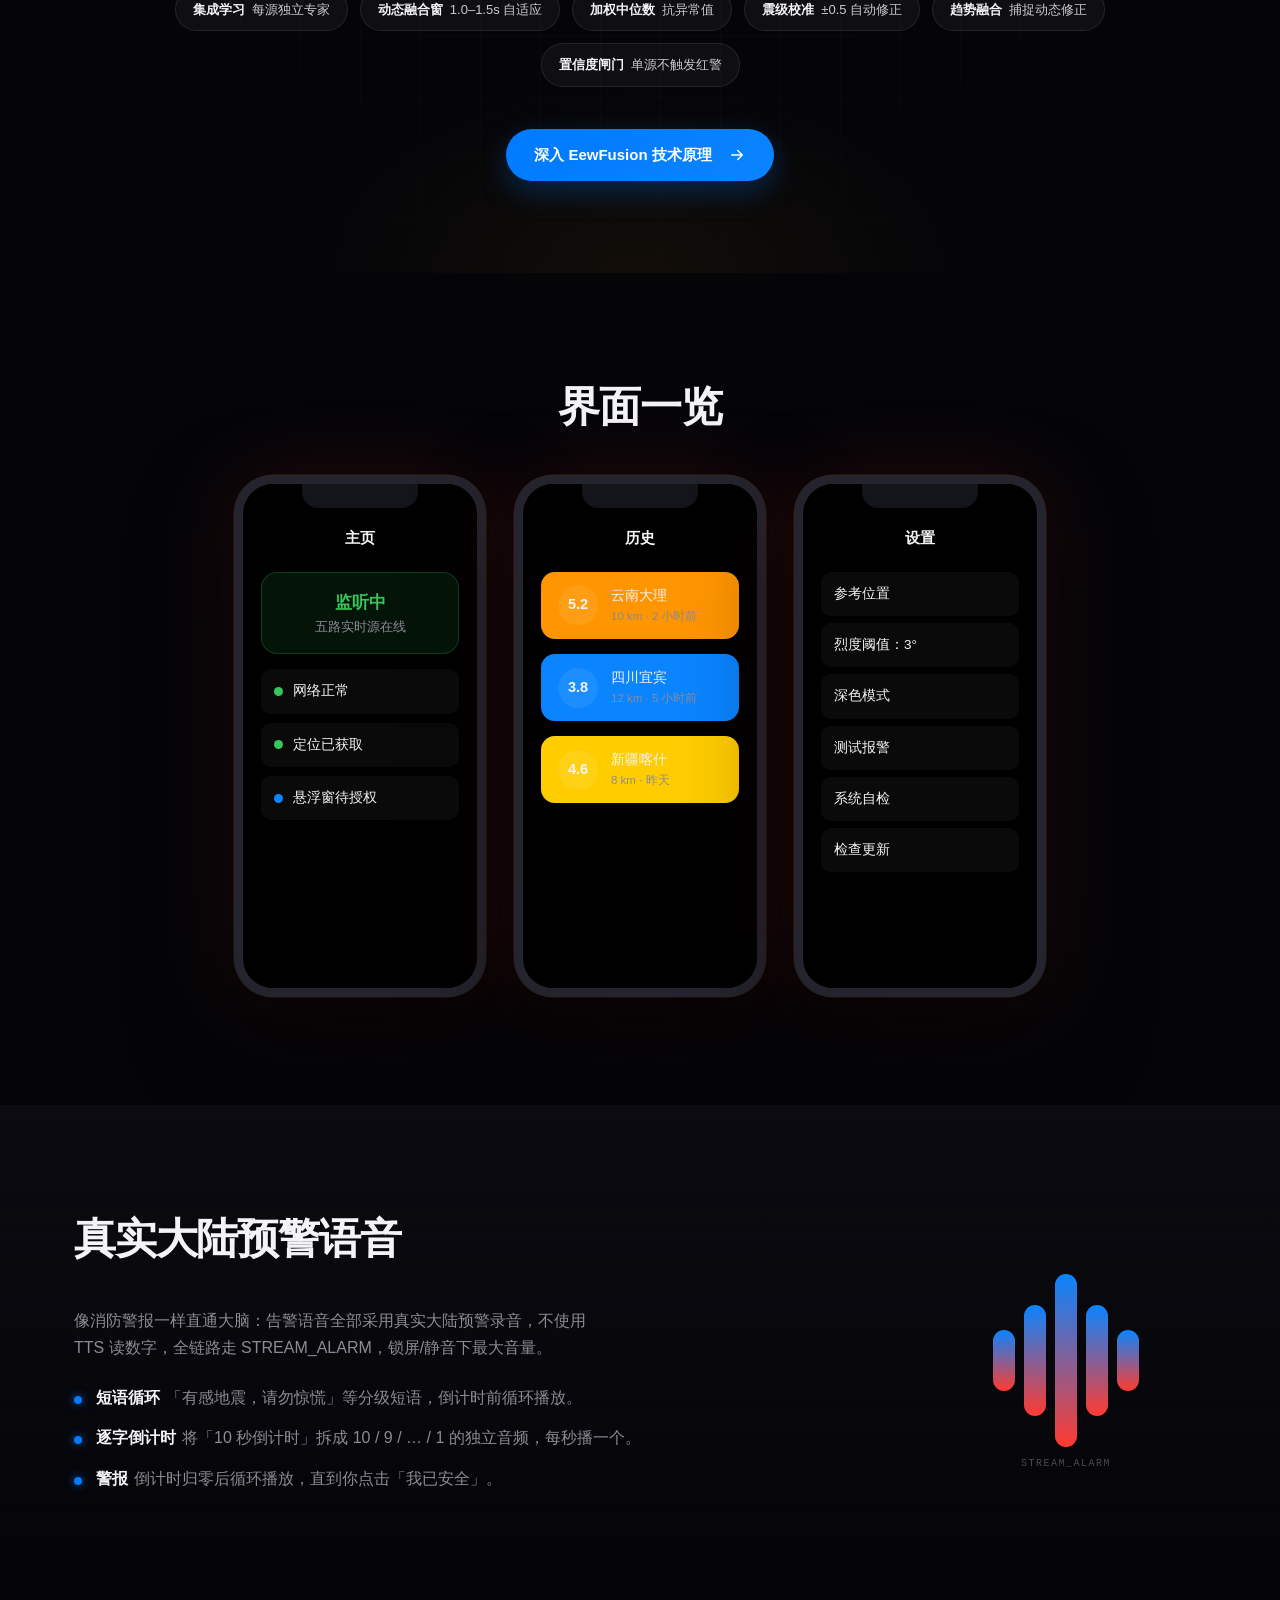
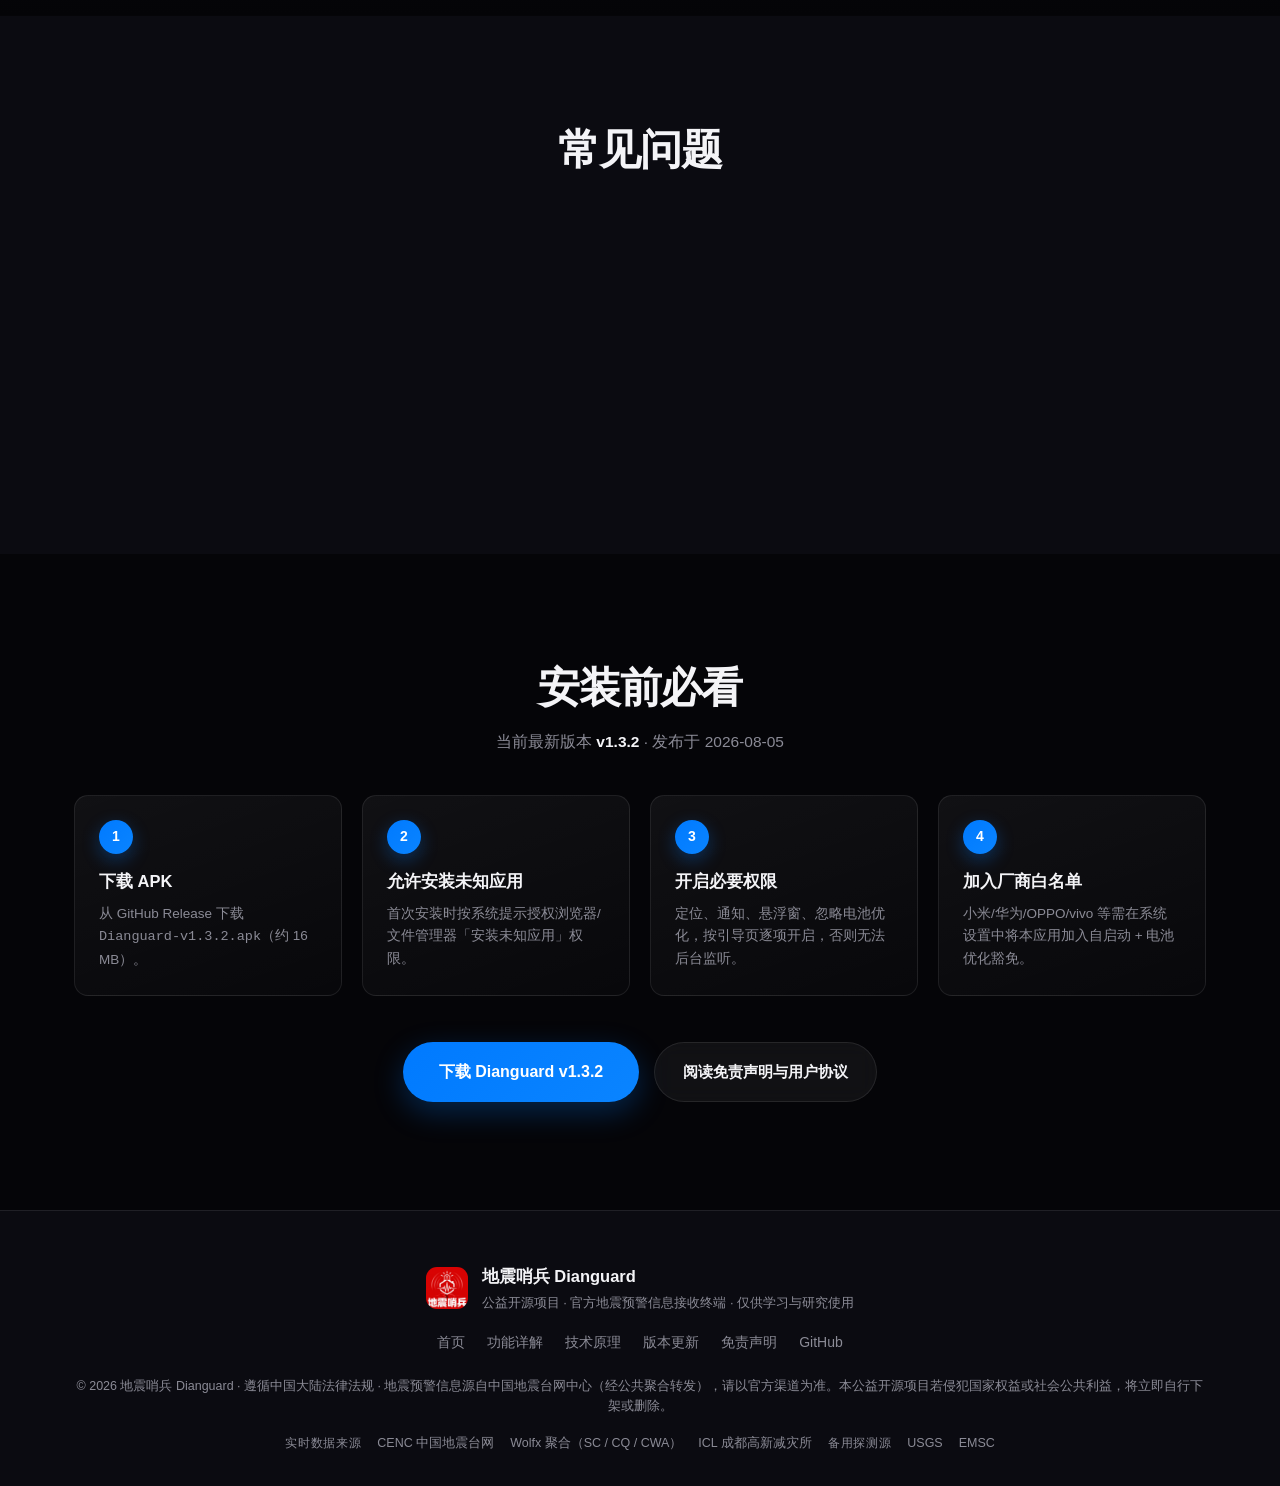
==== commit 824ae1a3: "docs: 首页页脚统一合规定位与公益下架声明" ====
--- a/index.html
+++ b/index.html
@@ -693,7 +693,7 @@
         <img src="assets/ic_launcher.png" alt="">
         <div>
           <strong>地震哨兵 Dianguard</strong>
-          <p>开源 Android 地震预警应用 · 仅供学习与研究使用</p>
+          <p>公益开源项目 · 官方地震预警信息接收终端 · 仅供学习与研究使用</p>
         </div>
       </div>
       <div class="footer-links">
@@ -704,7 +704,7 @@
         <a href="disclaimer.html">免责声明</a>
         <a href="https://github.com/Lokeily/Earthquake-Sentinel" target="_blank" rel="noopener">GitHub</a>
       </div>
-      <p class="footer-copy">© 2026 地震哨兵 Dianguard · 地震预警信息源自中国地震台网中心（经公共聚合转发），请以官方渠道为准。</p>
+      <p class="footer-copy">© 2026 地震哨兵 Dianguard · 遵循中国大陆法律法规 · 地震预警信息源自中国地震台网中心（经公共聚合转发），请以官方渠道为准。本公益开源项目若侵犯国家权益或社会公共利益，将立即自行下架或删除。</p>
       <div class="footer-sources">
         <span class="fs-label">实时数据来源</span>
         <a href="https://www.cenc.ac.cn/" target="_blank" rel="noopener">CENC 中国地震台网</a>
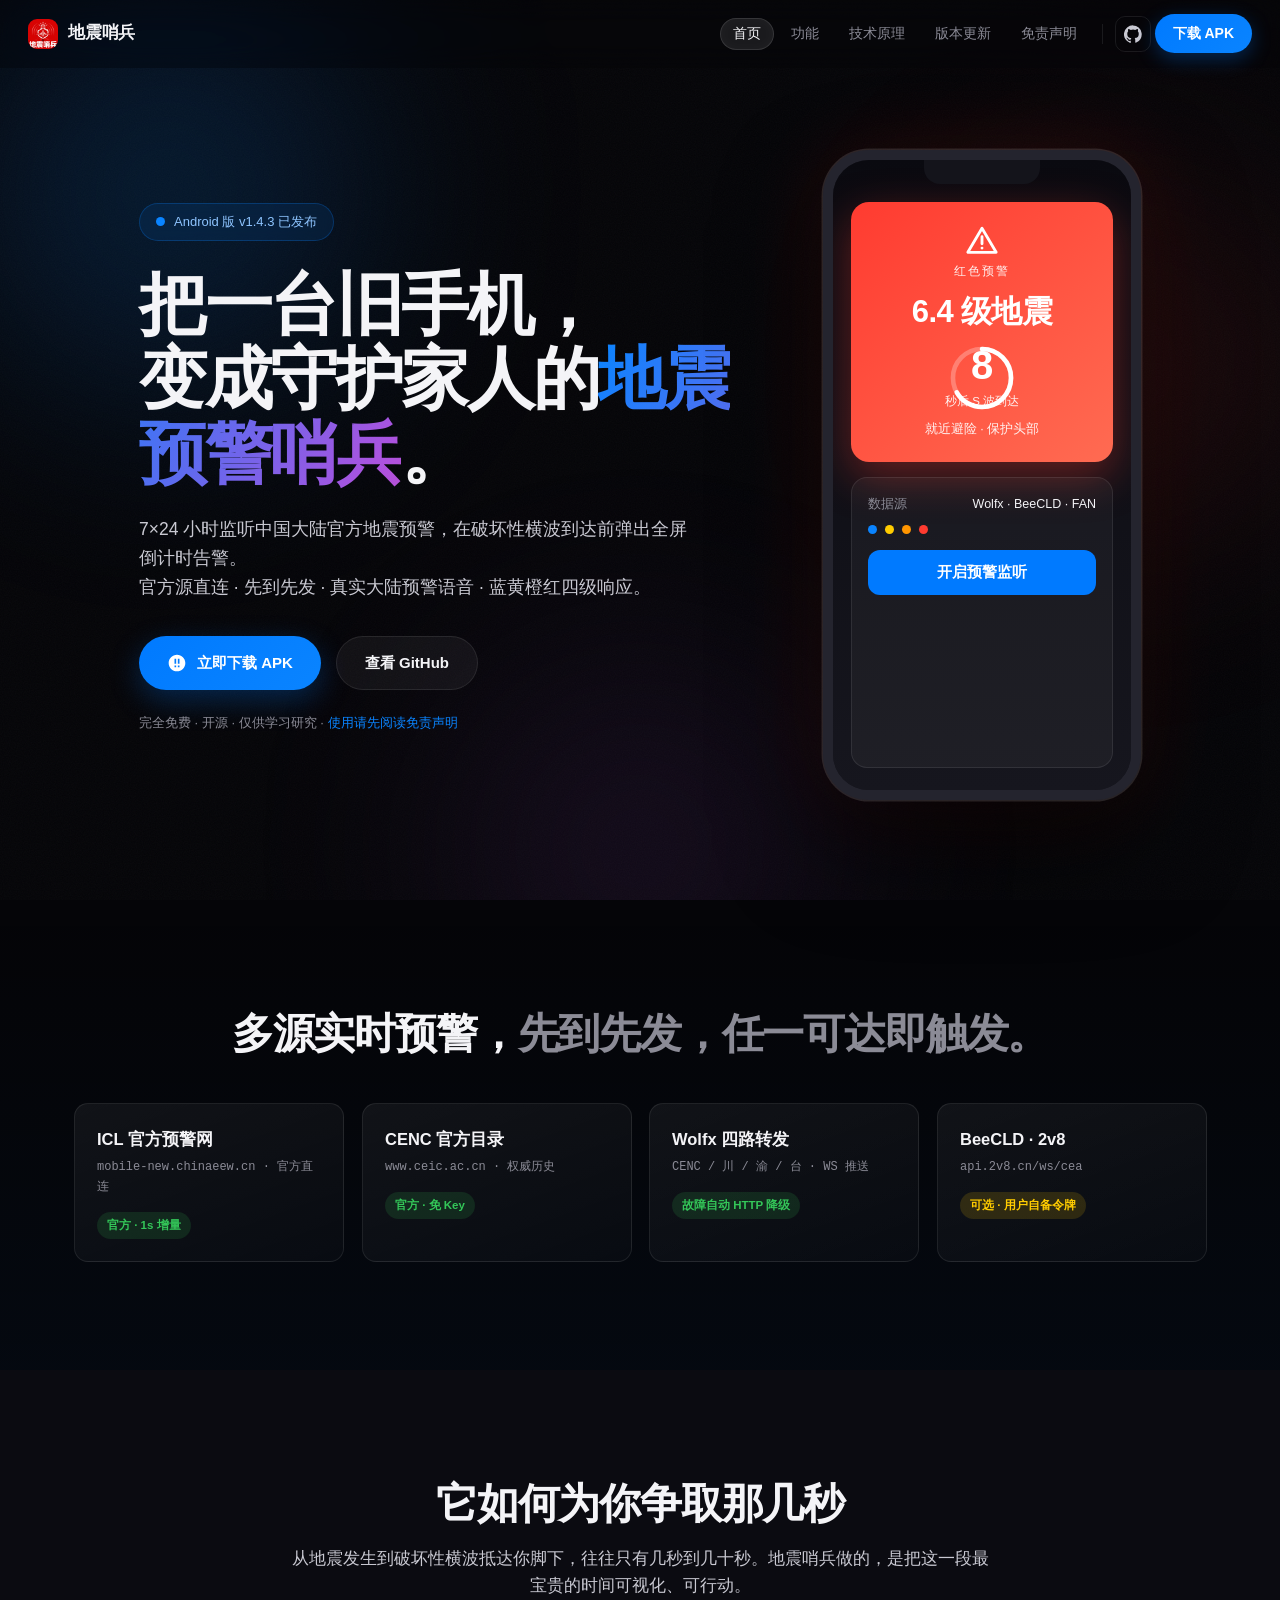
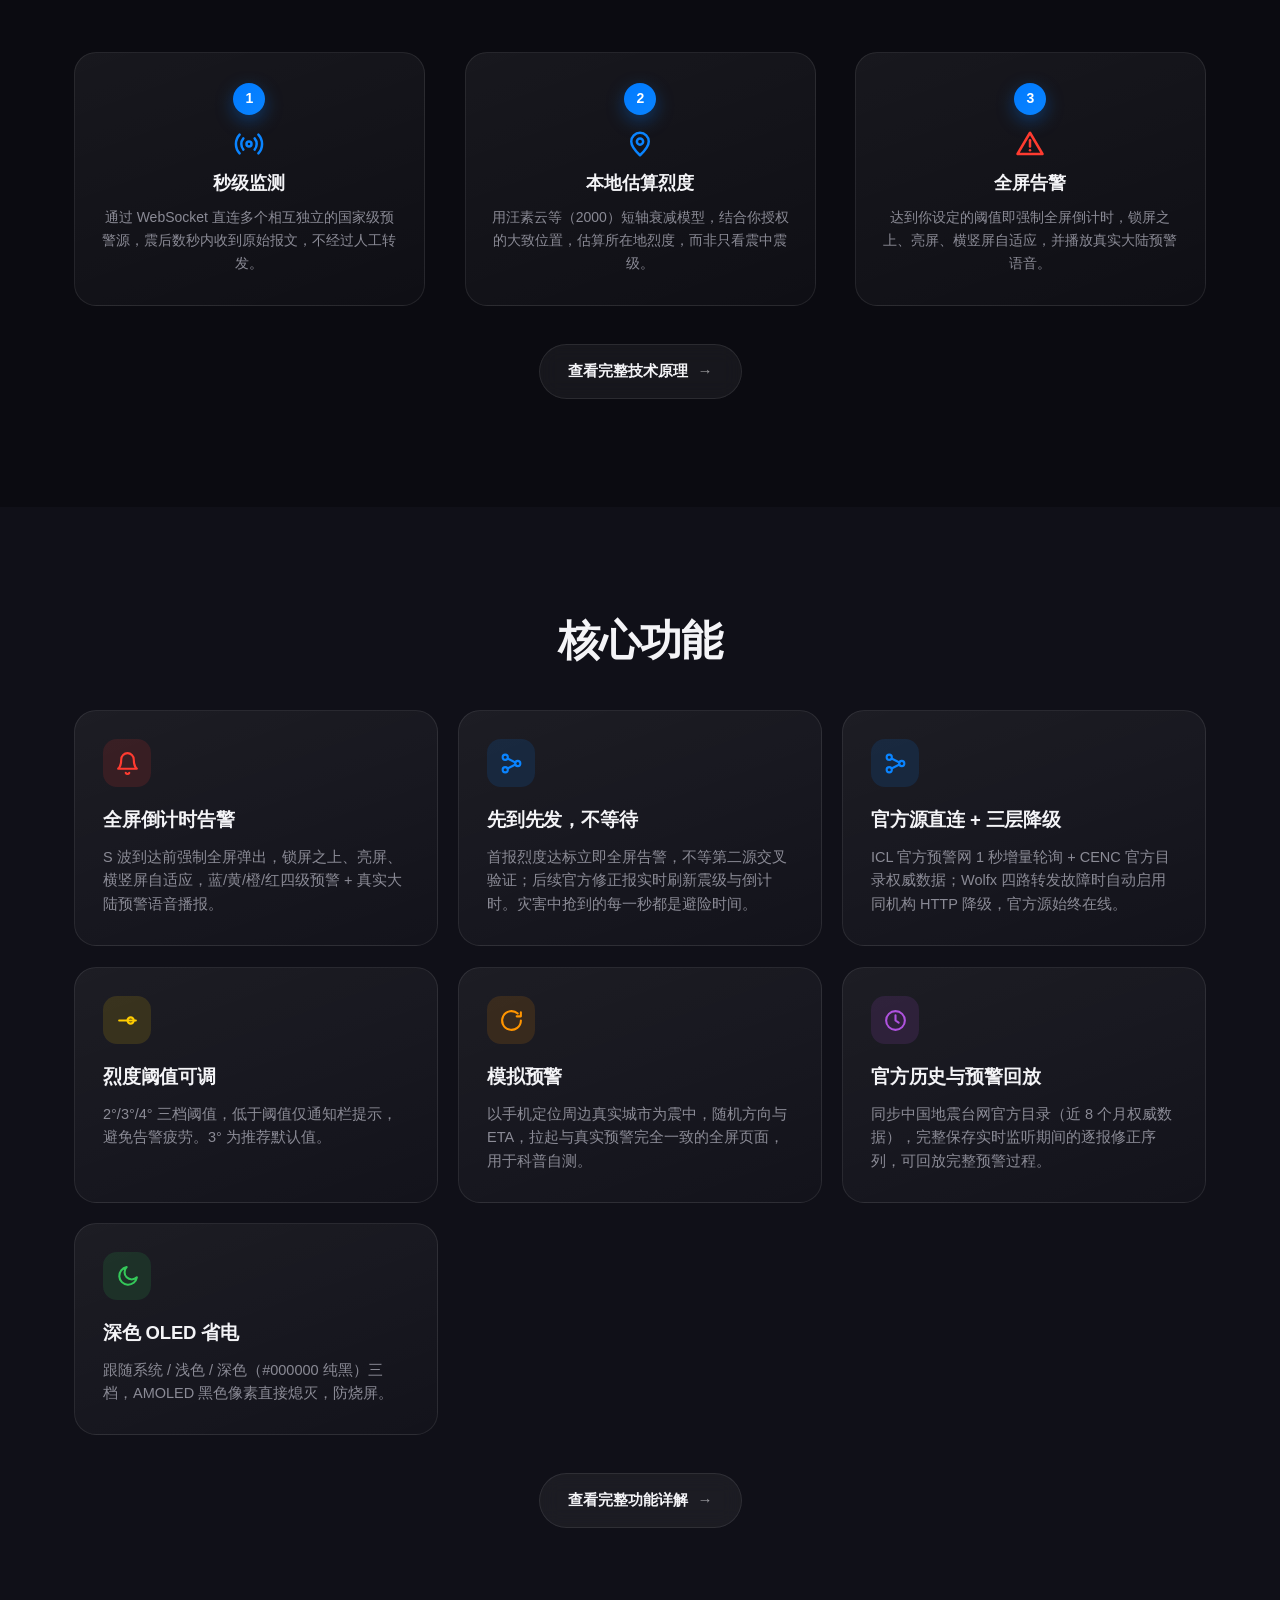
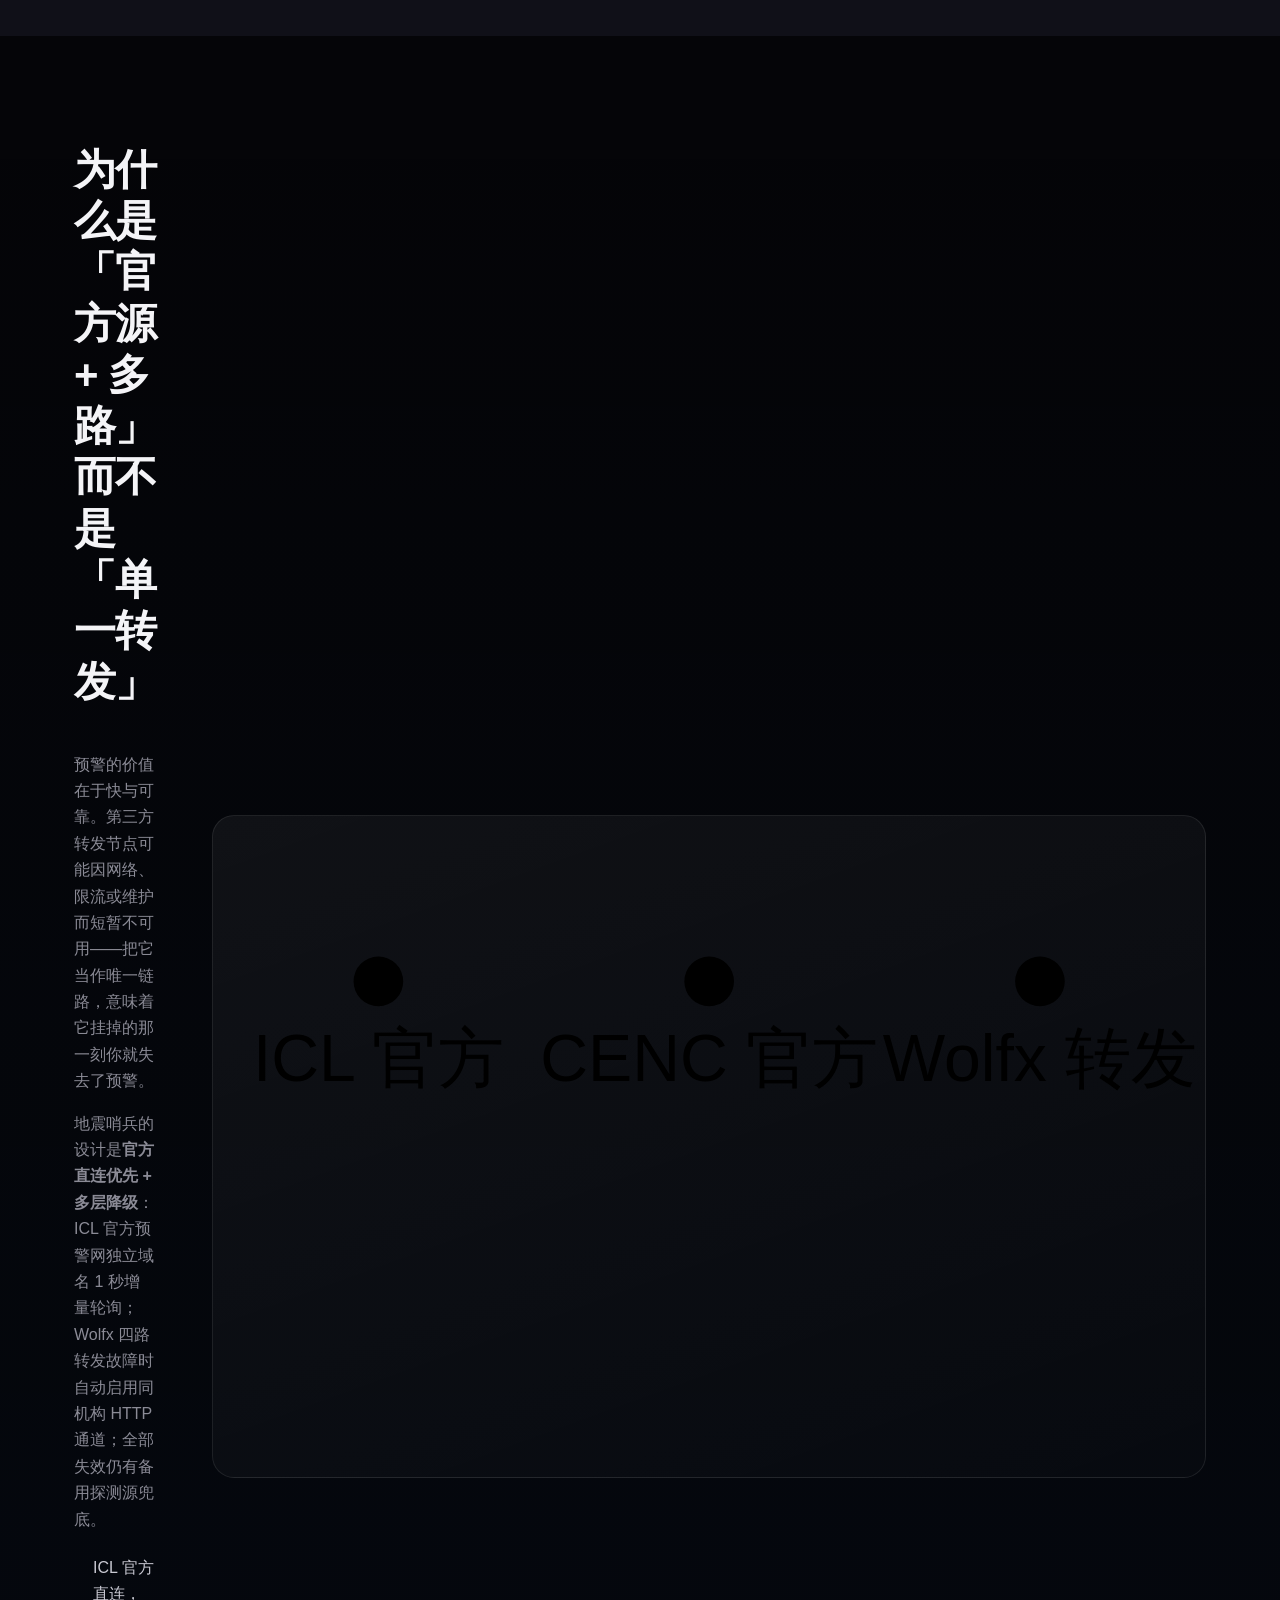
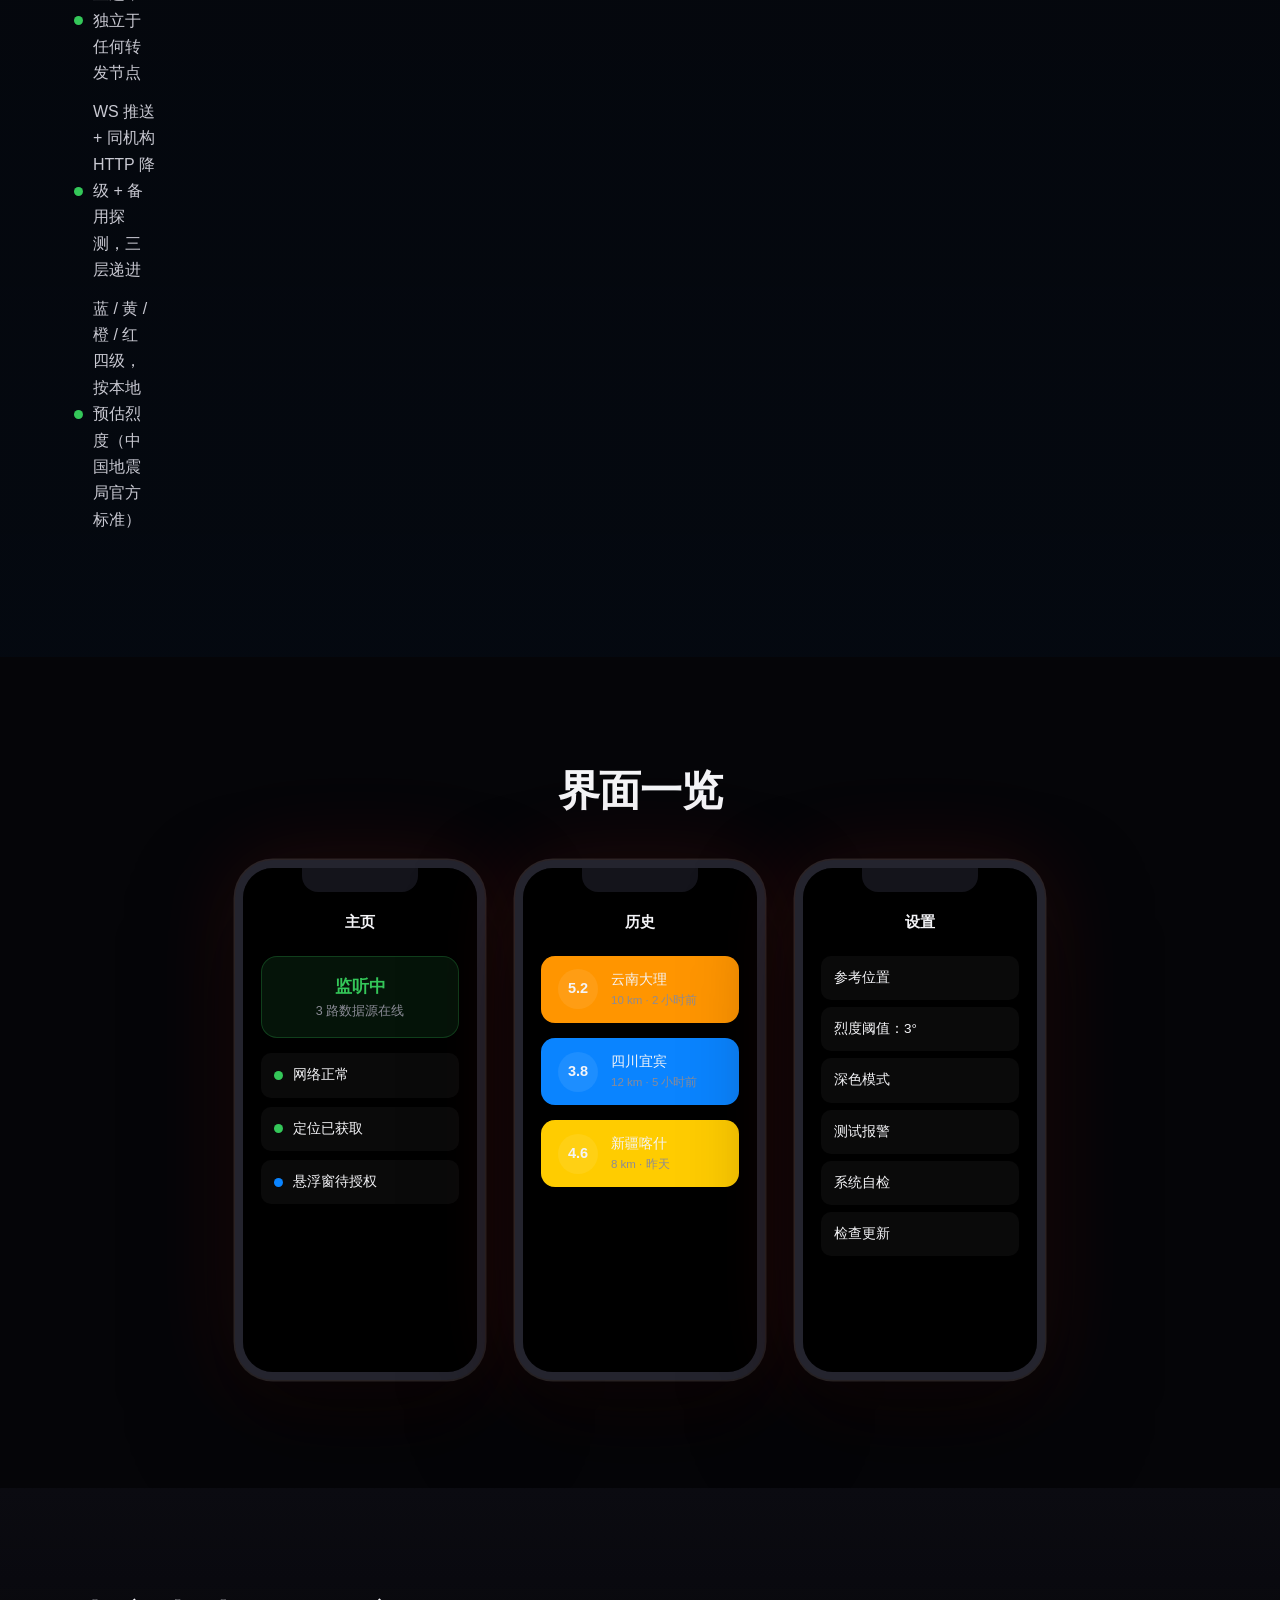
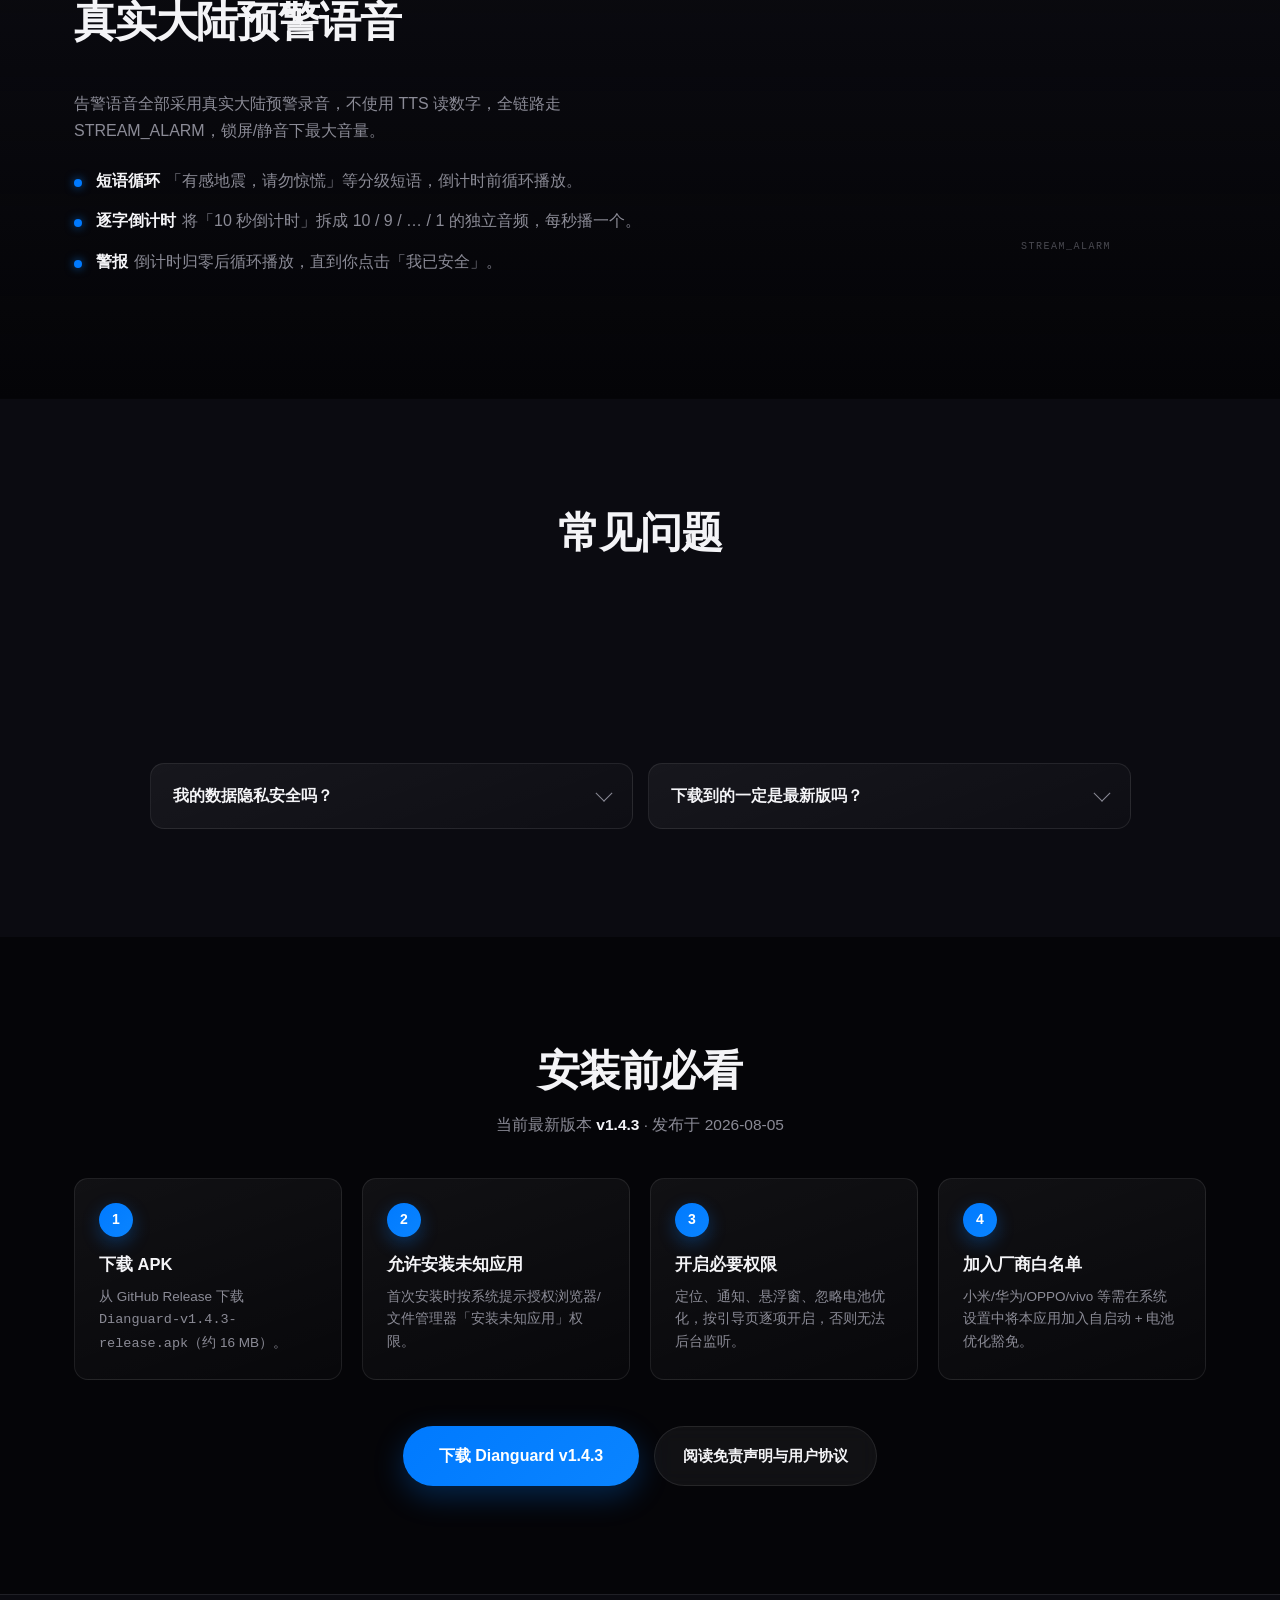
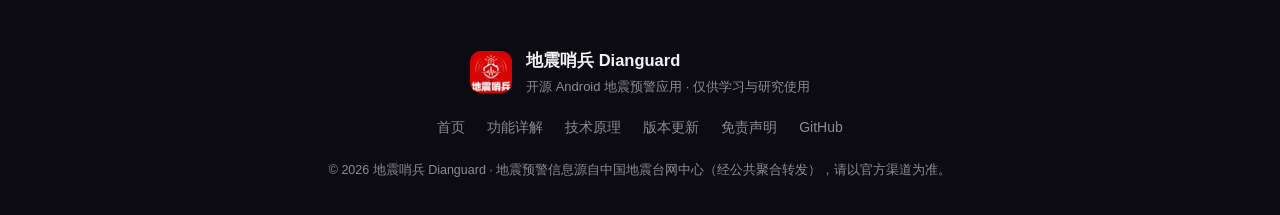
==== commit 50f10355: "site update: v1.4.3（官方源直连/先到先发内容更新 + 交错入场动画 + FAN 移除 + 版本号同步） : index.html" ====
--- a/index.html
+++ b/index.html
@@ -4,46 +4,9 @@
   <meta charset="UTF-8">
   <meta name="viewport" content="width=device-width, initial-scale=1.0">
   <title>地震哨兵 Dianguard — 私人地震预警哨兵</title>
-  <meta name="description" content="地震哨兵是一款面向中国大陆用户的 Android 应用，定位为官方地震预警信息的接收与转发展示终端。订阅五路实时源（CENC / SC / CQ / CWA + ICL），在破坏性 S 波到达前以全屏倒计时 + 真实大陆预警语音提醒。预警信息以官方渠道为准。">
-  <meta name="theme-color" content="#050508">
-  <meta name="color-scheme" content="dark">
+  <meta name="description" content="地震哨兵是一款面向中国大陆用户的 Android 地震预警应用，在破坏性 S 波到达前以全屏倒计时 + 真实大陆预警语音告警。多源去单点，下载到的永远是最新版。">
   <link rel="icon" type="image/png" href="assets/ic_launcher.png">
-  <link rel="canonical" href="https://lokeily.github.io/dianguard-site/">
-  <meta property="og:type" content="website">
-  <meta property="og:site_name" content="地震哨兵 Dianguard">
-  <meta property="og:title" content="地震哨兵 Dianguard — 私人地震预警哨兵">
-  <meta property="og:description" content="地震哨兵是一款面向中国大陆用户的 Android 应用，定位为官方地震预警信息的接收与转发展示终端。订阅五路实时源（CENC / SC / CQ / CWA + ICL），在破坏性 S 波到达前以全屏倒计时 + 真实大陆预警语音提醒。预警信息以官方渠道为准。">
-  <meta property="og:url" content="https://lokeily.github.io/dianguard-site/">
-  <meta property="og:image" content="https://lokeily.github.io/dianguard-site/assets/og-cover.png">
-  <meta property="og:image:width" content="1200">
-  <meta property="og:image:height" content="630">
-  <meta property="og:locale" content="zh_CN">
-  <meta name="twitter:card" content="summary_large_image">
-  <meta name="twitter:title" content="地震哨兵 Dianguard — 私人地震预警哨兵">
-  <meta name="twitter:description" content="地震哨兵是一款面向中国大陆用户的 Android 应用，定位为官方地震预警信息的接收与转发展示终端。订阅五路实时源（CENC / SC / CQ / CWA + ICL），在破坏性 S 波到达前以全屏倒计时 + 真实大陆预警语音提醒。预警信息以官方渠道为准。">
-  <meta name="twitter:image" content="https://lokeily.github.io/dianguard-site/assets/og-cover.png">
   <link rel="stylesheet" href="styles.css">
-  <script type="application/ld+json">
-  {
-    "@context": "https://schema.org",
-    "@type": "SoftwareApplication",
-    "name": "地震哨兵 Dianguard",
-    "applicationCategory": "UtilityApplication",
-    "operatingSystem": "Android",
-    "offers": {
-      "@type": "Offer",
-      "price": "0",
-      "priceCurrency": "CNY"
-    },
-    "softwareVersion": "v1.3.2",
-    "downloadUrl": "https://github.com/Lokeily/Earthquake-Sentinel/releases/latest",
-    "codeRepository": "https://github.com/Lokeily/Earthquake-Sentinel",
-    "author": {
-      "@type": "Organization",
-      "name": "Lokeily"
-    }
-  }
-  </script>
 </head>
 <body class="page-home">
   <div class="scroll-progress"><i></i></div>
@@ -58,8 +21,8 @@
     <button class="nav-toggle" id="nav-toggle" aria-label="打开菜单" aria-expanded="false"><i></i><i></i><i></i></button>
     <div class="nav-links" id="nav-links">
       <a href="index.html" class="active">首页</a>
-      <div class="nav-item"><a href="features.html">功能</a><span class="nav-caret" aria-hidden="true"><svg viewBox="0 0 24 24" fill="none" stroke="currentColor" stroke-width="2.2" stroke-linecap="round" stroke-linejoin="round"><path d="M6 9l6 6 6-6"/></svg></span><div class="nav-drop" role="menu"><a href="features.html#alerting"><b>告警体验</b><span>全屏倒计时 · 锁屏之上</span></a><a href="features.html#levels"><b>四级预警</b><span>Ⅰ红Ⅱ橙Ⅲ黄Ⅳ蓝 · 按本地烈度</span></a><a href="features.html#voice"><b>预警语音</b><span>真实录音 · 三段式播报</span></a><a href="features.html#sources"><b>多源融合</b><span>五源融合 · EewFusion 决策</span></a><a href="features.html#control"><b>个性化</b><span>阈值可调 · 模拟演练</span></a><a href="features.html#permissions"><b>权限说明</b><span>每一项都对应一个功能</span></a></div></div>
-      <div class="nav-item"><a href="how.html">技术原理</a><span class="nav-caret" aria-hidden="true"><svg viewBox="0 0 24 24" fill="none" stroke="currentColor" stroke-width="2.2" stroke-linecap="round" stroke-linejoin="round"><path d="M6 9l6 6 6-6"/></svg></span><div class="nav-drop" role="menu"><a href="how.html#mechanism"><b>地震波</b><span>先见闪电 · 后闻雷声</span></a><a href="how.html#timeline"><b>预警时间轴</b><span>从地动山摇到手机响铃</span></a><a href="how.html#intensity"><b>烈度公式</b><span>你这里有多晃</span></a><a href="how.html#eewfusion"><b>EewFusion 引擎</b><span>多源融合决策核心</span></a><a href="how.html#arch"><b>五源数据流</b><span>五源融合 · 分区烈度</span></a><a href="how.html#blindzone"><b>预警盲区</b><span>离闪电太近来不及</span></a><a href="how.html#decision"><b>触发决策</b><span>要不要叫醒你</span></a></div></div>
+      <a href="features.html">功能</a>
+      <a href="how.html">技术原理</a>
       <a href="changelog.html">版本更新</a>
       <a href="disclaimer.html">免责声明</a>
       <span class="nav-sep"></span>
@@ -73,18 +36,18 @@
   <header id="top" class="hero">
     <div class="hero-content">
       <div class="hero-badge">
-        <span class="dot level-blue"></span><span data-release-badge>Android 版 v1.3.2 已发布</span>
+        <span class="dot level-blue"></span><span data-release-badge>Android 版 v1.4.3 已发布</span>
       </div>
       <h1 class="hero-title">
         把一台旧手机，<br>
         变成守护家人的<span class="gradient-text">地震预警哨兵</span>。
       </h1>
       <p class="hero-subtitle">
-        7×24 小时接收并转发官方地震预警信息，在破坏性横波到达前弹出全屏倒计时提示。<br>
-        真实大陆预警语音 · 五源冗余 · 红/橙/黄/蓝四级响应。
+         7×24 小时监听中国大陆官方地震预警，在破坏性横波到达前弹出全屏倒计时告警。<br>
+        官方源直连 · 先到先发 · 真实大陆预警语音 · 蓝黄橙红四级响应。
       </p>
       <div class="hero-actions">
-        <a class="btn btn-primary" data-release-download data-release-label href="https://github.com/Lokeily/Earthquake-Sentinel/releases/download/v1.3.2/Dianguard-v1.3.2.apk">
+        <a class="btn btn-primary" data-release-download data-release-label href="https://github.com/Lokeily/Earthquake-Sentinel/releases/download/v1.4.3/Dianguard-v1.4.3-release.apk">
           <svg viewBox="0 0 24 24" width="20" height="20" fill="currentColor"><path d="M12 2C6.48 2 2 6.48 2 12s4.48 10 10 10 10-4.48 10-10S17.52 2 12 2zm-1 15h-2v-2h2v2zm0-4h-2V7h2v6zm4 4h-2v-2h2v2zm0-4h-2V7h2v6z"/></svg>
           <span class="dl-label">立即下载 APK</span>
         </a>
@@ -94,7 +57,6 @@
     </div>
 
     <div class="hero-device">
-      <div class="seismic-rings" aria-hidden="true"><i></i><i></i><i></i></div>
       <div class="phone">
         <div class="phone-notch"></div>
         <div class="phone-screen">
@@ -105,13 +67,11 @@
             <div class="alert-level">红色预警</div>
             <div class="alert-mag">6.4 级地震</div>
             <div class="alert-eta">
-              <div class="eta-clock">
-                <svg class="eta-ring" viewBox="0 0 100 100" aria-hidden="true">
-                  <circle class="eta-ring-bg" cx="50" cy="50" r="44"></circle>
-                  <circle class="eta-ring-fg" cx="50" cy="50" r="44"></circle>
-                </svg>
-                <span class="count">12</span>
-              </div>
+              <svg class="eta-ring" viewBox="0 0 100 100" aria-hidden="true">
+                <circle class="eta-ring-bg" cx="50" cy="50" r="44"></circle>
+                <circle class="eta-ring-fg" cx="50" cy="50" r="44"></circle>
+              </svg>
+              <span class="count">12</span>
               <span class="eta-label">秒后 S 波到达</span>
             </div>
             <div class="alert-tip">就近避险 · 保护头部</div>
@@ -119,7 +79,7 @@
           <div class="home-preview">
             <div class="status-row">
               <span class="status-label">数据源</span>
-              <span class="status-value">CENC · SC · CQ · CWA + ICL</span>
+              <span class="status-value">Wolfx · BeeCLD · FAN</span>
             </div>
             <div class="source-dots">
               <span class="dot level-blue"></span>
@@ -127,73 +87,45 @@
               <span class="dot level-orange"></span>
               <span class="dot level-red"></span>
             </div>
-              <button class="mock-btn">开启预警监听</button>
-            </div>
-            <div class="alert-popup" id="heroPopup" data-level="red" role="alert" aria-live="assertive">
-              <span class="ap-ico">⚠</span>
-              <span class="ap-title" id="heroPopupTitle">强破坏性地震</span>
-              <span class="ap-sub" id="heroPopupSub">紧急避险 · S 波已抵达</span>
-            </div>
-          </div>
-      </div>
-      <div class="hero-levels" role="group" aria-label="选择要演示的预警等级">
-        <button class="hero-lv is-active" type="button" data-level="red"><i></i>红 · 强破坏性</button>
-        <button class="hero-lv" type="button" data-level="orange"><i></i>橙 · 破坏性</button>
-        <button class="hero-lv" type="button" data-level="yellow"><i></i>黄 · 强有感</button>
-        <button class="hero-lv" type="button" data-level="blue"><i></i>蓝 · 有感</button>
-      </div>
-      <p class="hero-caption">模拟界面 · 倒计时与预警等级仅供演示</p>
+            <button class="mock-btn">开启预警监听</button>
+          </div>
+        </div>
+      </div>
     </div>
   </header>
 
   <section class="section sources">
     <div class="container">
-      <h2 class="section-title">多源实时预警，<span class="text-muted">任一数据源可达即触发。</span></h2>
+      <h2 class="section-title">多源实时预警，<span class="text-muted">先到先发，任一可达即触发。</span></h2>
       <div class="source-grid">
         <div class="source-card">
-          <span class="source-live"><span class="pulse-dot"></span>LIVE</span>
-          <div class="source-name">CENC 中国地震台网</div>
-          <div class="source-url">ws-api.wolfx.jp · WebSocket</div>
-          <span class="badge free">全国主源 · 免 Key</span>
+          <div class="source-name">ICL 官方预警网</div>
+          <div class="source-url">mobile-new.chinaeew.cn · 官方直连</div>
+          <span class="badge free">官方 · 1s 增量</span>
         </div>
         <div class="source-card">
-          <span class="source-live"><span class="pulse-dot"></span>LIVE</span>
-          <div class="source-name">SC 四川省地震局</div>
-          <div class="source-url">ws-api.wolfx.jp · WebSocket</div>
-          <span class="badge free">西南互证 · 免 Key</span>
+          <div class="source-name">CENC 官方目录</div>
+          <div class="source-url">www.ceic.ac.cn · 权威历史</div>
+          <span class="badge free">官方 · 免 Key</span>
         </div>
         <div class="source-card">
-          <span class="source-live"><span class="pulse-dot"></span>LIVE</span>
-          <div class="source-name">CQ 重庆市地震局</div>
-          <div class="source-url">ws-api.wolfx.jp · WebSocket</div>
-          <span class="badge free">西南互证 · 免 Key</span>
+          <div class="source-name">Wolfx 四路转发</div>
+          <div class="source-url">CENC / 川 / 渝 / 台 · WS 推送</div>
+          <span class="badge free">故障自动 HTTP 降级</span>
         </div>
         <div class="source-card">
-          <span class="source-live"><span class="pulse-dot"></span>LIVE</span>
-          <div class="source-name">CWA 中国台湾测报</div>
-          <div class="source-url">ws-api.wolfx.jp · WebSocket</div>
-          <span class="badge free">东南沿海补盲 · 免 Key</span>
-        </div>
-        <div class="source-card">
-          <span class="source-live"><span class="pulse-dot"></span>LIVE</span>
-          <div class="source-name">ICL 成都高新减灾所</div>
-          <div class="source-url">mobile-new.chinaeew.cn · HTTP 3s</div>
-          <span class="badge free">中国官方 · 域名独立</span>
-        </div>
-        <div class="source-card muted">
-          <div class="source-name">USGS · Wolfx HTTP · EMSC</div>
-          <div class="source-url">FDSN · 30s 轮询</div>
-          <span class="badge token">备用探测源 · 主链路全断时激活</span>
-        </div>
-      </div>
-      <p class="anim-caption">前四路（CENC / SC / CQ / CWA）均经 Wolfx 镜像分发、共用 <code>ws-api.wolfx.jp</code> 单一网关；ICL 官方源域名完全独立，是该网关故障时唯一不中断的实时链路。主链路全断时，USGS / Wolfx HTTP / EMSC 备用探测源兜底。</p>
+          <div class="source-name">BeeCLD · 2v8</div>
+          <div class="source-url">api.2v8.cn/ws/cea</div>
+          <span class="badge token">可选 · 用户自备令牌</span>
+        </div>
+      </div>
     </div>
   </section>
 
   <section id="how" class="section how">
     <div class="container">
       <h2 class="section-title">它如何为你争取那几秒</h2>
-      <p class="section-lead">像「先见闪电、后闻雷声」一样，P 波快、S 波慢——地震哨兵做的，是把两者的时间差变成你能用的逃生窗口。</p>
+      <p class="section-lead">从地震发生到破坏性横波抵达你脚下，往往只有几秒到几十秒。地震哨兵做的，是把这一段最宝贵的时间可视化、可行动。</p>
       <div class="how-grid">
         <div class="how-step">
           <div class="how-num">1</div>
@@ -201,18 +133,18 @@
             <svg viewBox="0 0 24 24" fill="none" stroke="currentColor" stroke-width="2" stroke-linecap="round" stroke-linejoin="round"><circle cx="12" cy="12" r="2"/><path d="M7.5 7.5a7 7 0 0 0 0 9M16.5 7.5a7 7 0 0 1 0 9M4.5 4.5a11 11 0 0 0 0 15M19.5 4.5a11 11 0 0 1 0 15"/></svg>
           </div>
           <h3>秒级监测</h3>
-          <p>像快递多点配送：WebSocket 直连多个相互独立的国家级预警源，震后数秒内收到原始报文，一条路堵了还有别的。</p>
-        </div>
-        <div class="how-arrow"><span class="flow-dot"></span>→</div>
+          <p>通过 WebSocket 直连多个相互独立的国家级预警源，震后数秒内收到原始报文，不经过人工转发。</p>
+        </div>
+        <div class="how-arrow">→</div>
         <div class="how-step">
           <div class="how-num">2</div>
           <div class="how-icon">
             <svg viewBox="0 0 24 24" fill="none" stroke="currentColor" stroke-width="2" stroke-linecap="round" stroke-linejoin="round"><path d="M12 21s-7-6.5-7-11a7 7 0 0 1 14 0c0 4.5-7 11-7 11z"/><circle cx="12" cy="10" r="2.5"/></svg>
           </div>
           <h3>本地估算烈度</h3>
-          <p>同一次 6.5 级地震，20 km 外吊灯猛晃、500 km 外毫无感觉。应用结合你的位置与震中距，用 GB 18306-2015 分区衰减模型估算本地烈度，不看震中震级一刀切。</p>
-        </div>
-        <div class="how-arrow"><span class="flow-dot"></span>→</div>
+          <p>用汪素云等（2000）短轴衰减模型，结合你授权的大致位置，估算所在地烈度，而非只看震中震级。</p>
+        </div>
+        <div class="how-arrow">→</div>
         <div class="how-step">
           <div class="how-num">3</div>
           <div class="how-icon red">
@@ -237,21 +169,28 @@
             <svg viewBox="0 0 24 24" fill="none" stroke="currentColor" stroke-width="2" stroke-linecap="round" stroke-linejoin="round"><path d="M6 8a6 6 0 0 1 12 0c0 7 3 9 3 9H3s3-2 3-9"/><path d="M10.3 21a1.94 1.94 0 0 0 3.4 0"/></svg>
           </div>
           <h3>全屏倒计时告警</h3>
-          <p>S 波到达前强制全屏弹出，锁屏之上、亮屏、横竖屏自适应，红/橙/黄/蓝四级预警 + 真实大陆预警语音播报。</p>
+          <p>S 波到达前强制全屏弹出，锁屏之上、亮屏、横竖屏自适应，蓝/黄/橙/红四级预警 + 真实大陆预警语音播报。</p>
         </div>
         <div class="feature-card">
           <div class="feature-icon blue">
             <svg viewBox="0 0 24 24" fill="none" stroke="currentColor" stroke-width="2" stroke-linecap="round" stroke-linejoin="round"><circle cx="6" cy="6" r="2.5"/><circle cx="6" cy="18" r="2.5"/><circle cx="18" cy="12" r="2.5"/><path d="M8.2 7.2 15.8 11M8.2 16.8 15.8 13"/></svg>
           </div>
-          <h3>多源去单点</h3>
-          <p>五路实时源——CENC / SC / CQ / CWA 经 Wolfx 镜像（WebSocket 秒级）、ICL 成都高新减灾所经<strong>完全独立的官方域名</strong>（HTTP 轮询）——任一可达即触发；USGS / Wolfx HTTP / EMSC 备用探测源在主链路中断时自动激活。</p>
+          <h3>先到先发，不等待</h3>
+          <p>首报烈度达标立即全屏告警，不等第二源交叉验证；后续官方修正报实时刷新震级与倒计时。灾害中抢到的每一秒都是避险时间。</p>
+        </div>
+        <div class="feature-card">
+          <div class="feature-icon blue">
+            <svg viewBox="0 0 24 24" fill="none" stroke="currentColor" stroke-width="2" stroke-linecap="round" stroke-linejoin="round"><circle cx="6" cy="6" r="2.5"/><circle cx="6" cy="18" r="2.5"/><circle cx="18" cy="12" r="2.5"/><path d="M8.2 7.2 15.8 11M8.2 16.8 15.8 13"/></svg>
+          </div>
+          <h3>官方源直连 + 三层降级</h3>
+          <p>ICL 官方预警网 1 秒增量轮询 + CENC 官方目录权威数据；Wolfx 四路转发故障时自动启用同机构 HTTP 降级，官方源始终在线。</p>
         </div>
         <div class="feature-card">
           <div class="feature-icon yellow">
             <svg viewBox="0 0 24 24" fill="none" stroke="currentColor" stroke-width="2" stroke-linecap="round" stroke-linejoin="round"><path d="M4 12h16"/><circle cx="15" cy="12" r="3"/></svg>
           </div>
           <h3>烈度阈值可调</h3>
-          <p>2°/3°/4° 三档阈值，低于阈值仅通知栏提示，避免告警疲劳。默认 2°，降低漏报风险。</p>
+          <p>2°/3°/4° 三档阈值，低于阈值仅通知栏提示，避免告警疲劳。3° 为推荐默认值。</p>
         </div>
         <div class="feature-card">
           <div class="feature-icon orange">
@@ -264,8 +203,8 @@
           <div class="feature-icon purple">
             <svg viewBox="0 0 24 24" fill="none" stroke="currentColor" stroke-width="2" stroke-linecap="round" stroke-linejoin="round"><circle cx="12" cy="12" r="9"/><path d="M12 7v5l3 2"/></svg>
           </div>
-          <h3>地震历史记录</h3>
-          <p>抓取中国地震台网速报目录，最近 50 条，含中文地名、震级、深度与发震时刻，按等级色展示。</p>
+          <h3>官方历史与预警回放</h3>
+          <p>同步中国地震台网官方目录（近 8 个月权威数据），完整保存实时监听期间的逐报修正序列，可回放完整预警过程。</p>
         </div>
         <div class="feature-card">
           <div class="feature-icon green">
@@ -284,253 +223,43 @@
   <section class="section reliability">
     <div class="container reliability-inner">
       <div class="reliability-text">
-        <h2 class="section-title left">为什么是「多源」而不是「一个源」</h2>
-        <p>想想家里的供水：不会只接一根水管。地震预警同样依赖公共转发节点，单个节点可能因网络、限流或维护而短暂不可用。把全部希望押在一条链路上，意味着它挂掉的那一刻你就失去了预警。</p>
-        <p>地震哨兵同时常驻<strong>五路相互独立</strong>的实时数据源——CENC / SC / CQ / CWA 经 Wolfx 镜像、ICL 成都高新减灾所经<strong>完全独立的官方域名</strong>，任一可达即触发。但必须坦诚：<strong>前四路虽分属三家机构，却共用 Wolfx 单一网关 <code>ws-api.wolfx.jp</code></strong>；该网关一旦故障，四路会同时失联。此时 ICL 因域名独立成为<strong>唯一不依赖 Wolfx 的实时链路</strong>，预警不中断。主链路全断时，USGS / Wolfx HTTP / EMSC 备用探测源兜底。引入第二家互不包含的中转商已列入后续计划。</p>
+        <h2 class="section-title left">为什么是「官方源 + 多路」而不是「单一转发」</h2>
+        <p>预警的价值在于快与可靠。第三方转发节点可能因网络、限流或维护而短暂不可用——把它当作唯一链路，意味着它挂掉的那一刻你就失去了预警。</p>
+        <p>地震哨兵的设计是<strong>官方直连优先 + 多层降级</strong>：ICL 官方预警网独立域名 1 秒增量轮询；Wolfx 四路转发故障时自动启用同机构 HTTP 通道；全部失效仍有备用探测源兜底。</p>
         <ul class="reliability-list">
-          <li><span class="dot level-green"></span>五路实时源并行订阅，任一可达即预警</li>
-          <li><span class="dot level-green"></span>ICL 域名完全独立，是 Wolfx 网关故障时的唯一实时兜底</li>
-          <li><span class="dot level-green"></span>红 / 橙 / 黄 / 蓝 四级，按本地烈度而非噱头</li>
+          <li><span class="dot level-green"></span>ICL 官方直连，独立于任何转发节点</li>
+          <li><span class="dot level-green"></span>WS 推送 + 同机构 HTTP 降级 + 备用探测，三层递进</li>
+          <li><span class="dot level-green"></span>蓝 / 黄 / 橙 / 红 四级，按本地预估烈度（中国地震局官方标准）</li>
         </ul>
-        
-      </div>
-        <div class="reliability-visual">
-          <div class="reliability-graph" aria-hidden="true">
-            <svg class="rg-svg" viewBox="0 0 480 320" preserveAspectRatio="xMidYMid meet" role="img" aria-label="五路实时数据源汇聚至地震哨兵：CENC / SC / CQ / CWA 经 Wolfx 单一网关，ICL 经独立域名">
-              <defs>
-                <radialGradient id="rgHubGlow" cx="50%" cy="50%" r="50%">
-                  <stop offset="0%" stop-color="#0a84ff" stop-opacity="0.85"/>
-                  <stop offset="100%" stop-color="#0a84ff" stop-opacity="0"/>
-                </radialGradient>
-                <radialGradient id="rgCenterGlow" cx="50%" cy="50%" r="50%">
-                  <stop offset="0%" stop-color="#0a84ff" stop-opacity="0.32"/>
-                  <stop offset="100%" stop-color="#0a84ff" stop-opacity="0"/>
-                </radialGradient>
-                <linearGradient id="rgFunnel" x1="0" y1="0" x2="0" y2="1">
-                  <stop offset="0%" stop-color="#0a84ff" stop-opacity="0.10"/>
-                  <stop offset="100%" stop-color="#0a84ff" stop-opacity="0.02"/>
-                </linearGradient>
-                <linearGradient id="rgHubFill" x1="0" y1="0" x2="1" y2="1">
-                  <stop offset="0%" stop-color="#2a9dff"/>
-                  <stop offset="100%" stop-color="#0050b3"/>
-                </linearGradient>
-                <linearGradient id="rgEdgeBlue" x1="0" y1="0" x2="0" y2="1">
-                  <stop offset="0%" stop-color="#0a84ff" stop-opacity="0.9"/>
-                  <stop offset="100%" stop-color="#0a84ff" stop-opacity="0.35"/>
-                </linearGradient>
-                <linearGradient id="rgEdgeGreen" x1="0" y1="0" x2="0" y2="1">
-                  <stop offset="0%" stop-color="#34c759" stop-opacity="0.9"/>
-                  <stop offset="100%" stop-color="#34c759" stop-opacity="0.35"/>
-                </linearGradient>
-                <linearGradient id="rgEdgeOrange" x1="0" y1="0" x2="0" y2="1">
-                  <stop offset="0%" stop-color="#ff9500" stop-opacity="0.9"/>
-                  <stop offset="100%" stop-color="#ff9500" stop-opacity="0.35"/>
-                </linearGradient>
-                <filter id="rgGlow" x="-50%" y="-50%" width="200%" height="200%">
-                  <feGaussianBlur stdDeviation="2.5" result="blur"/>
-                  <feMerge><feMergeNode in="blur"/><feMergeNode in="SourceGraphic"/></feMerge>
-                </filter>
-              </defs>
-
-              <!-- central glow fills the middle dead-zone -->
-              <circle cx="240" cy="190" r="150" fill="url(#rgCenterGlow)"/>
-              <!-- subtle concentric arcs -->
-              <circle cx="240" cy="190" r="116" fill="none" stroke="rgba(255,255,255,0.07)" stroke-width="1"/>
-              <circle cx="240" cy="190" r="74" fill="none" stroke="rgba(255,255,255,0.09)" stroke-width="1"/>
-
-              <!-- single-gateway risk bracket around the 4 Wolfx-fed agencies -->
-              <rect x="40" y="14" width="400" height="72" rx="14" fill="rgba(10,132,255,0.05)" stroke="rgba(10,132,255,0.28)" stroke-width="1" stroke-dasharray="5 4"/>
-              <text x="240" y="80" text-anchor="middle" fill="rgba(10,132,255,0.85)" font-size="10" font-weight="700">全部经 ws-api.wolfx.jp 单一网关</text>
-
-              <!-- ICL independent-domain bracket -->
-              <rect x="414" y="151" width="52" height="54" rx="12" fill="rgba(52,199,89,0.06)" stroke="rgba(52,199,89,0.4)" stroke-width="1" stroke-dasharray="5 4"/>
-              <text x="440" y="147" text-anchor="middle" fill="rgba(52,199,89,0.9)" font-size="9" font-weight="700">独立域名</text>
-
-              <!-- edges: 4 Wolfx sources (blue) + ICL (green) into hub -->
-              <path class="rg-edge" d="M78,56 C 120,130 175,180 240,238" fill="none" stroke="url(#rgEdgeBlue)" stroke-width="3"/>
-              <path class="rg-edge" d="M172,42 C 190,120 215,180 240,238" fill="none" stroke="url(#rgEdgeBlue)" stroke-width="3"/>
-              <path class="rg-edge" d="M308,42 C 290,120 265,180 240,238" fill="none" stroke="url(#rgEdgeBlue)" stroke-width="3"/>
-              <path class="rg-edge" d="M402,56 C 360,130 305,180 240,238" fill="none" stroke="url(#rgEdgeBlue)" stroke-width="3"/>
-              <path class="rg-edge" d="M440,178 C 400,210 360,228 330,240" fill="none" stroke="url(#rgEdgeGreen)" stroke-width="3.4"/>
-
-              <!-- animated data packets -->
-              <circle r="5.5" fill="#0A84FF" filter="url(#rgGlow)"><animateMotion dur="2.2s" repeatCount="indefinite" path="M78,56 C 120,130 175,180 240,238"/></circle>
-              <circle r="5.5" fill="#0A84FF" filter="url(#rgGlow)"><animateMotion dur="2.2s" begin="0.55s" repeatCount="indefinite" path="M172,42 C 190,120 215,180 240,238"/></circle>
-              <circle r="5.5" fill="#0A84FF" filter="url(#rgGlow)"><animateMotion dur="2.2s" begin="1.1s" repeatCount="indefinite" path="M308,42 C 290,120 265,180 240,238"/></circle>
-              <circle r="5.5" fill="#0A84FF" filter="url(#rgGlow)"><animateMotion dur="2.2s" begin="1.65s" repeatCount="indefinite" path="M402,56 C 360,130 305,180 240,238"/></circle>
-              <circle r="5.5" fill="#34C759" filter="url(#rgGlow)"><animateMotion dur="2.2s" begin="0.3s" repeatCount="indefinite" path="M440,178 C 400,210 360,228 330,240"/></circle>
-
-              <!-- Wolfx-fed source nodes -->
-              <g class="rg-node">
-                <circle cx="78" cy="54" r="26" fill="rgba(10,132,255,0.16)" stroke="#0A84FF" stroke-width="2.2"/>
-                <circle cx="78" cy="54" r="4.5" fill="#0A84FF"><animate attributeName="r" values="4.5;7;4.5" dur="2s" repeatCount="indefinite"/><animate attributeName="opacity" values="1;0.4;1" dur="2s" repeatCount="indefinite"/></circle>
-                <text x="78" y="59" text-anchor="middle" fill="#fff" font-size="11" font-weight="800">CENC</text>
-                <text x="78" y="84" text-anchor="middle" fill="rgba(255,255,255,0.6)" font-size="8">中国台网</text>
-              </g>
-              <g class="rg-node">
-                <circle cx="172" cy="40" r="26" fill="rgba(10,132,255,0.16)" stroke="#0A84FF" stroke-width="2.2"/>
-                <circle cx="172" cy="40" r="4.5" fill="#0A84FF"><animate attributeName="r" values="4.5;7;4.5" dur="2s" begin="0.4s" repeatCount="indefinite"/><animate attributeName="opacity" values="1;0.4;1" dur="2s" begin="0.4s" repeatCount="indefinite"/></circle>
-                <text x="172" y="45" text-anchor="middle" fill="#fff" font-size="11" font-weight="800">SC</text>
-                <text x="172" y="70" text-anchor="middle" fill="rgba(255,255,255,0.6)" font-size="8">四川台</text>
-              </g>
-              <g class="rg-node">
-                <circle cx="308" cy="40" r="26" fill="rgba(10,132,255,0.16)" stroke="#0A84FF" stroke-width="2.2"/>
-                <circle cx="308" cy="40" r="4.5" fill="#0A84FF"><animate attributeName="r" values="4.5;7;4.5" dur="2s" begin="0.8s" repeatCount="indefinite"/><animate attributeName="opacity" values="1;0.4;1" dur="2s" begin="0.8s" repeatCount="indefinite"/></circle>
-                <text x="308" y="45" text-anchor="middle" fill="#fff" font-size="11" font-weight="800">CQ</text>
-                <text x="308" y="70" text-anchor="middle" fill="rgba(255,255,255,0.6)" font-size="8">重庆台</text>
-              </g>
-              <g class="rg-node">
-                <circle cx="402" cy="54" r="26" fill="rgba(10,132,255,0.16)" stroke="#0A84FF" stroke-width="2.2"/>
-                <circle cx="402" cy="54" r="4.5" fill="#0A84FF"><animate attributeName="r" values="4.5;7;4.5" dur="2s" begin="1.2s" repeatCount="indefinite"/><animate attributeName="opacity" values="1;0.4;1" dur="2s" begin="1.2s" repeatCount="indefinite"/></circle>
-                <text x="402" y="59" text-anchor="middle" fill="#fff" font-size="11" font-weight="800">CWA</text>
-                <text x="402" y="84" text-anchor="middle" fill="rgba(255,255,255,0.6)" font-size="8">中国台湾</text>
-              </g>
-
-              <!-- ICL independent node -->
-              <g class="rg-node">
-                <circle cx="440" cy="178" r="26" fill="rgba(52,199,89,0.16)" stroke="#34C759" stroke-width="2.2"/>
-                <circle cx="440" cy="178" r="4.5" fill="#34C759"><animate attributeName="r" values="4.5;7;4.5" dur="2s" begin="0.2s" repeatCount="indefinite"/><animate attributeName="opacity" values="1;0.4;1" dur="2s" begin="0.2s" repeatCount="indefinite"/></circle>
-                <text x="440" y="183" text-anchor="middle" fill="#fff" font-size="11" font-weight="800">ICL</text>
-                <text x="440" y="208" text-anchor="middle" fill="rgba(255,255,255,0.6)" font-size="8">减灾所</text>
-              </g>
-
-              <!-- central hub -->
-              <rect x="150" y="210" width="180" height="58" rx="16" fill="url(#rgHubFill)" stroke="rgba(255,255,255,0.3)" stroke-width="1.2"/>
-              <text x="240" y="235" text-anchor="middle" fill="#fff" font-size="18" font-weight="800">地震哨兵</text>
-              <text x="240" y="254" text-anchor="middle" fill="rgba(255,255,255,0.8)" font-size="9.5">五路实时源 · 任一可达即触发</text>
-
-              <!-- hub pulse -->
-              <circle cx="240" cy="239" r="34" fill="none" stroke="#0a84ff" stroke-width="1.5" opacity="0">
-                <animate attributeName="r" values="34;92" dur="2.4s" repeatCount="indefinite"/>
-                <animate attributeName="opacity" values="0.7;0" dur="2.4s" repeatCount="indefinite"/>
-              </circle>
-            </svg>
-          </div>
-          <p class="anim-caption">4 路实时源经 Wolfx 单一网关 + 1 路 ICL 独立域名，共 5 路实时源汇聚至「地震哨兵」。Wolfx 是前四路共用的单一网关，存在单点风险；ICL 是主链路全断时唯一的独立实时备份。</p>
-        </div>
-    </div>
-  </section>
-
-  <!-- EewFusion 自研核心引擎 -->
-  <section class="section eewfusion-hero" id="eewfusion-home">
-    <div class="container">
-      <div class="ef-hero-head">
-        <span class="fx-tag">EewFusion</span><span class="fx-tag self">自研核心</span>
-        <h2 class="section-title">把五路实时源，收敛成一个可信结论</h2>
-        <p class="section-lead">地震哨兵不是简单的「多源转发器」。EewFusion 是作者自研的多源融合决策引擎——借鉴集成学习思想，把每个数据源视为独立「专家」；在 1.0–1.5 秒动态融合窗口内，对五路实时源做加权融合、震级校准与趋势融合，相互印证——让单源异常或单点故障无法主导结论。</p>
-      </div>
-
-      <div class="ef-hero-diagram">
-        <svg viewBox="0 0 900 320" class="ef-hero-svg" aria-hidden="true">
+      </div>
+      <div class="reliability-graph" aria-hidden="true">
+        <svg class="rg-lines" viewBox="0 0 240 240" preserveAspectRatio="xMidYMid meet">
           <defs>
-            <radialGradient id="efHeroHalo" cx="50%" cy="50%" r="50%">
-              <stop offset="0%" stop-color="#ff9f0a" stop-opacity="0.45"/>
-              <stop offset="100%" stop-color="#ff9f0a" stop-opacity="0"/>
-            </radialGradient>
-            <linearGradient id="efHeroCore" x1="0" y1="0" x2="1" y2="1">
-              <stop offset="0%" stop-color="#ffb340"/>
-              <stop offset="100%" stop-color="#ff7a00"/>
+            <linearGradient id="rgHubGrad" x1="0" y1="0" x2="1" y2="1">
+              <stop offset="0%" stop-color="#007AFF"/>
+              <stop offset="100%" stop-color="#0A84FF"/>
             </linearGradient>
-            <linearGradient id="efHeroGate" x1="0" y1="0" x2="0" y2="1">
-              <stop offset="0%" stop-color="#0a84ff" stop-opacity="0.20"/>
-              <stop offset="100%" stop-color="#0a84ff" stop-opacity="0.06"/>
-            </linearGradient>
-            <filter id="efHeroGlow" x="-50%" y="-50%" width="200%" height="200%">
-              <feGaussianBlur stdDeviation="4" result="blur"/>
-              <feMerge><feMergeNode in="blur"/><feMergeNode in="SourceGraphic"/></feMerge>
-            </filter>
           </defs>
-
-          <!-- 4 Wolfx-fed agencies -->
-          <g transform="translate(120,55)">
-            <circle r="18" fill="rgba(10,132,255,0.18)" stroke="#0A84FF" stroke-width="1.8"/>
-            <circle r="18" fill="none" stroke="#0A84FF" stroke-width="1.8" opacity="0.35"><animate attributeName="r" values="18;24;18" dur="2.4s" repeatCount="indefinite"/><animate attributeName="opacity" values="0.35;0;0.35" dur="2.4s" repeatCount="indefinite"/></circle>
-            <text y="3" text-anchor="middle" fill="#fff" font-size="9" font-weight="700">CENC</text>
-            <text y="13" text-anchor="middle" fill="rgba(255,255,255,0.6)" font-size="7">中国台网</text>
+          <line class="rg-line" x1="40" y1="46" x2="120" y2="170"></line>
+          <line class="rg-line" x1="120" y1="46" x2="120" y2="170"></line>
+          <line class="rg-line" x1="200" y1="46" x2="120" y2="170"></line>
+          <g class="rg-node">
+            <circle cx="40" cy="40" r="6"></circle>
+            <text x="40" y="64" text-anchor="middle">ICL 官方</text>
           </g>
-          <g transform="translate(220,55)">
-            <circle r="18" fill="rgba(10,132,255,0.18)" stroke="#0A84FF" stroke-width="1.8"/>
-            <circle r="18" fill="none" stroke="#0A84FF" stroke-width="1.8" opacity="0.35"><animate attributeName="r" values="18;24;18" dur="2.4s" begin="0.5s" repeatCount="indefinite"/><animate attributeName="opacity" values="0.35;0;0.35" dur="2.4s" begin="0.5s" repeatCount="indefinite"/></circle>
-            <text y="3" text-anchor="middle" fill="#fff" font-size="9" font-weight="700">SC</text>
-            <text y="13" text-anchor="middle" fill="rgba(255,255,255,0.6)" font-size="7">四川台</text>
+          <g class="rg-node">
+            <circle cx="120" cy="40" r="6"></circle>
+            <text x="120" y="64" text-anchor="middle">CENC 官方</text>
           </g>
-          <g transform="translate(320,55)">
-            <circle r="18" fill="rgba(10,132,255,0.18)" stroke="#0A84FF" stroke-width="1.8"/>
-            <circle r="18" fill="none" stroke="#0A84FF" stroke-width="1.8" opacity="0.35"><animate attributeName="r" values="18;24;18" dur="2.4s" begin="1s" repeatCount="indefinite"/><animate attributeName="opacity" values="0.35;0;0.35" dur="2.4s" begin="1s" repeatCount="indefinite"/></circle>
-            <text y="3" text-anchor="middle" fill="#fff" font-size="9" font-weight="700">CQ</text>
-            <text y="13" text-anchor="middle" fill="rgba(255,255,255,0.6)" font-size="7">重庆台</text>
+          <g class="rg-node">
+            <circle cx="200" cy="40" r="6"></circle>
+            <text x="200" y="64" text-anchor="middle">Wolfx 转发</text>
           </g>
-          <g transform="translate(420,55)">
-            <circle r="18" fill="rgba(10,132,255,0.18)" stroke="#0A84FF" stroke-width="1.8"/>
-            <circle r="18" fill="none" stroke="#0A84FF" stroke-width="1.8" opacity="0.35"><animate attributeName="r" values="18;24;18" dur="2.4s" begin="1.5s" repeatCount="indefinite"/><animate attributeName="opacity" values="0.35;0;0.35" dur="2.4s" begin="1.5s" repeatCount="indefinite"/></circle>
-            <text y="3" text-anchor="middle" fill="#fff" font-size="9" font-weight="700">CWA</text>
-            <text y="13" text-anchor="middle" fill="rgba(255,255,255,0.6)" font-size="7">中国台湾</text>
-          </g>
-
-          <!-- Wolfx single-gateway -->
-          <rect x="170" y="108" width="200" height="40" rx="12" fill="url(#efHeroGate)" stroke="rgba(10,132,255,0.5)" stroke-width="1.2"/>
-          <text x="270" y="124" text-anchor="middle" fill="#0A84FF" font-size="11" font-weight="700">ws-api.wolfx.jp</text>
-          <text x="270" y="139" text-anchor="middle" fill="rgba(255,255,255,0.6)" font-size="8">单一网关 · 4 路共用</text>
-
-          <!-- ICL independent -->
-          <g transform="translate(130,210)">
-            <circle r="24" fill="rgba(52,199,89,0.18)" stroke="#34C759" stroke-width="2"/>
-            <circle r="24" fill="none" stroke="#34C759" stroke-width="2" opacity="0.35"><animate attributeName="r" values="24;31;24" dur="2.4s" begin="0.8s" repeatCount="indefinite"/><animate attributeName="opacity" values="0.35;0;0.35" dur="2.4s" begin="0.8s" repeatCount="indefinite"/></circle>
-            <text y="3" text-anchor="middle" fill="#fff" font-size="11" font-weight="700">ICL</text>
-            <text y="14" text-anchor="middle" fill="rgba(255,255,255,0.6)" font-size="8">独立域名</text>
-          </g>
-
-          <!-- edges -->
-          <path d="M120,73 C160,95 230,108 268,118" fill="none" stroke="rgba(10,132,255,0.5)" stroke-width="1.6"/>
-          <path d="M220,73 C235,95 255,108 268,118" fill="none" stroke="rgba(10,132,255,0.5)" stroke-width="1.6"/>
-          <path d="M320,73 C305,95 285,108 272,118" fill="none" stroke="rgba(10,132,255,0.5)" stroke-width="1.6"/>
-          <path d="M420,73 C380,95 310,108 272,118" fill="none" stroke="rgba(10,132,255,0.5)" stroke-width="1.6"/>
-          <path d="M290,140 C400,150 480,155 538,160" fill="none" stroke="rgba(255,159,10,0.5)" stroke-width="1.8"/>
-          <path d="M150,206 C280,200 420,185 538,164" fill="none" stroke="rgba(52,199,89,0.6)" stroke-width="2"/>
-
-          <!-- packets -->
-          <circle r="4" fill="#0A84FF" filter="url(#efHeroGlow)"><animateMotion dur="1.8s" repeatCount="indefinite" path="M120,73 C160,95 230,108 268,118"/></circle>
-          <circle r="4" fill="#0A84FF" filter="url(#efHeroGlow)"><animateMotion dur="1.8s" begin="0.45s" repeatCount="indefinite" path="M220,73 C235,95 255,108 268,118"/></circle>
-          <circle r="4" fill="#0A84FF" filter="url(#efHeroGlow)"><animateMotion dur="1.8s" begin="0.9s" repeatCount="indefinite" path="M320,73 C305,95 285,108 272,118"/></circle>
-          <circle r="4" fill="#0A84FF" filter="url(#efHeroGlow)"><animateMotion dur="1.8s" begin="1.35s" repeatCount="indefinite" path="M420,73 C380,95 310,108 272,118"/></circle>
-          <circle r="4.5" fill="#ff9f0a" filter="url(#efHeroGlow)"><animateMotion dur="1.6s" repeatCount="indefinite" path="M290,140 C400,150 480,155 538,160"/></circle>
-          <circle r="4.5" fill="#34C759" filter="url(#efHeroGlow)"><animateMotion dur="1.6s" begin="0.8s" repeatCount="indefinite" path="M150,206 C280,200 420,185 538,164"/></circle>
-
-          <!-- EF core -->
-          <circle cx="560" cy="160" r="90" fill="url(#efHeroHalo)"><animate attributeName="r" values="80;100;80" dur="3s" repeatCount="indefinite"/></circle>
-          <polygon points="560,108 612,138 612,182 560,212 508,182 508,138" fill="url(#efHeroCore)" filter="url(#efHeroGlow)"/>
-          <text x="560" y="155" text-anchor="middle" fill="#1a1205" font-size="16" font-weight="800">EF</text>
-          <text x="560" y="175" text-anchor="middle" fill="#1a1205" font-size="9" font-weight="700">Fusion</text>
-          <circle cx="560" cy="160" r="70" fill="none" stroke="#ff9f0a" stroke-width="2.5" stroke-dasharray="10 45" stroke-linecap="round" opacity="0.85"><animateTransform attributeName="transform" type="rotate" from="0 560 160" to="360 560 160" dur="12s" repeatCount="indefinite"/></circle>
-
-          <!-- decision -->
-          <line x1="650" y1="160" x2="760" y2="160" stroke="rgba(255,255,255,0.2)" stroke-width="1.5"/>
-          <polygon points="760,156 770,160 760,164" fill="rgba(255,255,255,0.4)"/>
-          <g transform="translate(835,160)">
-            <rect x="-60" y="-26" width="120" height="52" rx="12" fill="rgba(255,59,48,0.12)" stroke="#FF3B30" stroke-width="1.5"/>
-            <text y="4" text-anchor="middle" fill="#fff" font-size="13" font-weight="700">统一决策</text>
-            <text y="18" text-anchor="middle" fill="rgba(255,255,255,0.6)" font-size="8">红 / 橙 / 黄 / 蓝</text>
-          </g>
-
-          <g transform="translate(560,270)">
-            <rect x="-60" y="0" width="120" height="8" rx="4" fill="rgba(255,255,255,0.08)"/>
-            <rect x="-60" y="0" width="84" height="8" rx="4" fill="#34C759"><animate attributeName="width" values="60;108;78;108;84" dur="3.5s" repeatCount="indefinite"/></rect>
-            <text y="22" text-anchor="middle" fill="rgba(255,255,255,0.55)" font-size="10">置信度 = 源数×0.6 + 一致性×0.4</text>
+          <g class="rg-hub-svg">
+            <rect x="82" y="168" width="76" height="30" rx="15"></rect>
+            <text x="120" y="187" text-anchor="middle">地震哨兵</text>
           </g>
         </svg>
-      </div>
-
-      <div class="ef-hero-pills">
-        <div class="ef-pill"><b>集成学习</b>每源独立专家</div>
-        <div class="ef-pill"><b>动态融合窗</b>1.0–1.5s 自适应</div>
-        <div class="ef-pill"><b>加权中位数</b>抗异常值</div>
-        <div class="ef-pill"><b>震级校准</b>±0.5 自动修正</div>
-        <div class="ef-pill"><b>趋势融合</b>捕捉动态修正</div>
-        <div class="ef-pill"><b>置信度闸门</b>单源不触发红警</div>
-      </div>
-
-      <div class="ef-hero-cta">
-        <a class="btn btn-primary" href="how.html#eewfusion">深入 EewFusion 技术原理<svg viewBox="0 0 24 24" fill="none" stroke="currentColor" stroke-width="2" stroke-linecap="round" stroke-linejoin="round"><path d="M5 12h14M13 6l6 6-6 6"/></svg></a>
       </div>
     </div>
   </section>
@@ -545,7 +274,7 @@
             <div class="screen-header">主页</div>
             <div class="status-card">
               <div class="status-title">监听中</div>
-              <div class="status-desc">五路实时源在线</div>
+              <div class="status-desc">3 路数据源在线</div>
             </div>
             <div class="mock-list">
               <div class="mock-item"><span class="dot level-green"></span>网络正常</div>
@@ -603,19 +332,18 @@
     <div class="container voice-inner">
       <div class="voice-text">
         <h2 class="section-title left">真实大陆预警语音</h2>
-        <p>像消防警报一样直通大脑：告警语音全部采用真实大陆预警录音，不使用 TTS 读数字，全链路走 STREAM_ALARM，锁屏/静音下最大音量。</p>
+        <p>告警语音全部采用真实大陆预警录音，不使用 TTS 读数字，全链路走 STREAM_ALARM，锁屏/静音下最大音量。</p>
         <ul class="voice-list">
           <li><strong>短语循环</strong>「有感地震，请勿惊慌」等分级短语，倒计时前循环播放。</li>
           <li><strong>逐字倒计时</strong>将「10 秒倒计时」拆成 10 / 9 / … / 1 的独立音频，每秒播一个。</li>
           <li><strong>警报</strong>倒计时归零后循环播放，直到你点击「我已安全」。</li>
         </ul>
       </div>
-      <div class="voice-visual">
-        <div class="wave-block"></div>
-        <div class="wave-block"></div>
-        <div class="wave-block"></div>
-        <div class="wave-block"></div>
-        <div class="wave-block"></div>
+      <div class="voice-visual" aria-hidden="true">
+        <div class="vs-speaker"></div>
+        <span class="vs-wave vs-wave-1"></span>
+        <span class="vs-wave vs-wave-2"></span>
+        <span class="vs-wave vs-wave-3"></span>
       </div>
     </div>
   </section>
@@ -626,7 +354,7 @@
       <div class="faq-grid">
         <details class="faq-item">
           <summary>为什么需要定位权限？</summary>
-          <p>预警的价值在于「你所在地」会有多大影响，而非震中震级。应用用你的位置估算所在地烈度并推算 S 波到达倒计时。坐标用于本机计算震中距；生成中文地名时会调用系统或第三方地理编码服务（详见免责声明）。</p>
+          <p>预警的价值在于「你所在地」会有多大影响，而非震中震级。应用用你的位置估算所在地烈度并推算 S 波到达倒计时。坐标仅保存在本机，不上传。</p>
         </details>
         <details class="faq-item">
           <summary>和手机系统自带的地震预警有什么区别？</summary>
@@ -642,7 +370,7 @@
         </details>
         <details class="faq-item">
           <summary>我的数据隐私安全吗？</summary>
-          <p>应用无埋点、无统计 SDK、无广告、无推送 SDK；除地震预警数据订阅与逆地理编码所必需的坐标参数外，不收集、不上报您的其他个人信息。详见<a href="disclaimer.html">免责声明与用户协议</a>。</p>
+          <p>应用不收集、不统计、不上报任何个人信息，除网络请求必须的 URL 路径外无任何数据上报行为。详见<a href="disclaimer.html">免责声明与用户协议</a>。</p>
         </details>
         <details class="faq-item">
           <summary>下载到的一定是最新版吗？</summary>
@@ -655,12 +383,12 @@
   <section id="download" class="section download">
     <div class="container">
       <h2 class="section-title">安装前必看</h2>
-      <p class="download-version" data-release-version-line>当前最新版本 <strong>v1.3.2</strong> · 发布于 2026-08-05</p>
+      <p class="download-version" data-release-version-line>当前最新版本 <strong>v1.4.3</strong> · 发布于 2026-08-05</p>
       <div class="install-steps">
         <div class="step">
           <div class="step-num">1</div>
           <h3>下载 APK</h3>
-          <p>从 GitHub Release 下载 <code data-release-apkname>Dianguard-v1.3.2.apk</code>（约 <span data-release-size>16</span> MB）。</p>
+          <p>从 GitHub Release 下载 <code data-release-apkname>Dianguard-v1.4.3-release.apk</code>（约 <span data-release-size>16</span> MB）。</p>
         </div>
         <div class="step">
           <div class="step-num">2</div>
@@ -679,8 +407,8 @@
         </div>
       </div>
       <div class="download-actions">
-        <a class="btn btn-primary btn-large" data-release-download data-release-label href="https://github.com/Lokeily/Earthquake-Sentinel/releases/download/v1.3.2/Dianguard-v1.3.2.apk">
-          <span class="dl-label">下载 Dianguard v1.3.2</span>
+        <a class="btn btn-primary btn-large" data-release-download data-release-label href="https://github.com/Lokeily/Earthquake-Sentinel/releases/download/v1.4.3/Dianguard-v1.4.3-release.apk">
+          <span class="dl-label">下载 Dianguard v1.4.3</span>
         </a>
         <a class="btn btn-secondary" href="disclaimer.html">阅读免责声明与用户协议</a>
       </div>
@@ -693,7 +421,7 @@
         <img src="assets/ic_launcher.png" alt="">
         <div>
           <strong>地震哨兵 Dianguard</strong>
-          <p>公益开源项目 · 官方地震预警信息接收终端 · 仅供学习与研究使用</p>
+          <p>开源 Android 地震预警应用 · 仅供学习与研究使用</p>
         </div>
       </div>
       <div class="footer-links">
@@ -704,16 +432,7 @@
         <a href="disclaimer.html">免责声明</a>
         <a href="https://github.com/Lokeily/Earthquake-Sentinel" target="_blank" rel="noopener">GitHub</a>
       </div>
-      <p class="footer-copy">© 2026 地震哨兵 Dianguard · 遵循中国大陆法律法规 · 地震预警信息源自中国地震台网中心（经公共聚合转发），请以官方渠道为准。本公益开源项目若侵犯国家权益或社会公共利益，将立即自行下架或删除。</p>
-      <div class="footer-sources">
-        <span class="fs-label">实时数据来源</span>
-        <a href="https://www.cenc.ac.cn/" target="_blank" rel="noopener">CENC 中国地震台网</a>
-        <a href="https://wolfx.jp/" target="_blank" rel="noopener">Wolfx 聚合（SC / CQ / CWA）</a>
-        <a href="https://www.cnee.net/" target="_blank" rel="noopener">ICL 成都高新减灾所</a>
-        <span class="fs-label">备用探测源</span>
-        <a href="https://earthquake.usgs.gov/" target="_blank" rel="noopener">USGS</a>
-        <a href="https://www.seismicportal.eu/" target="_blank" rel="noopener">EMSC</a>
-      </div>
+      <p class="footer-copy">© 2026 地震哨兵 Dianguard · 地震预警信息源自中国地震台网中心（经公共聚合转发），请以官方渠道为准。</p>
     </div>
   </footer>
 
